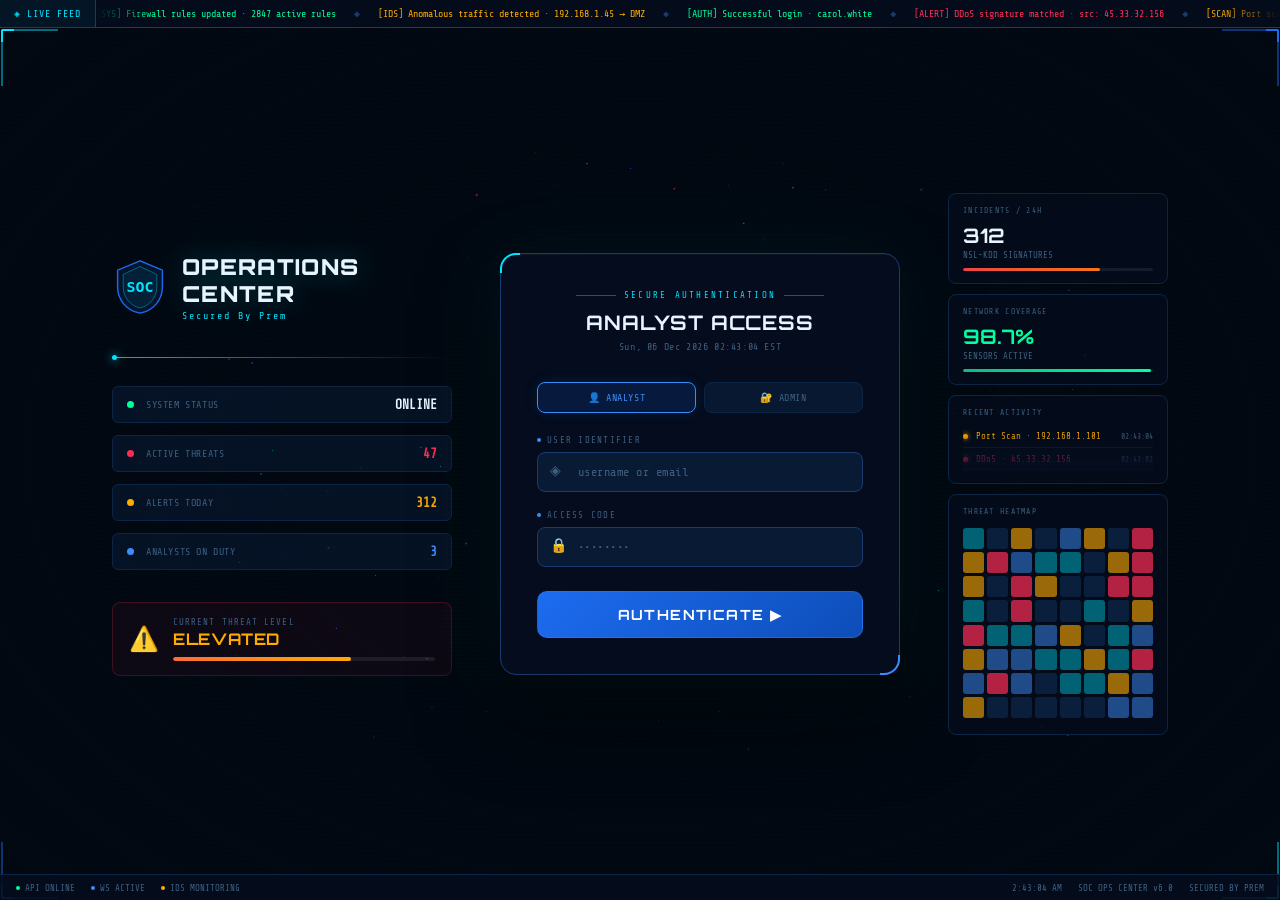
==== index.html @ 41d0e427 "Add files via upload" ====
<!DOCTYPE html>
<html lang="en">
<head>
<meta charset="UTF-8"/>
<meta name="viewport" content="width=device-width,initial-scale=1"/>
<meta http-equiv="Cache-Control" content="no-cache, no-store, must-revalidate"/>
<meta http-equiv="Pragma" content="no-cache"/>
<meta http-equiv="Expires" content="0"/>
<title>SOC Operations Center · Secured By Prem</title>
<style>
/* style.css — SOC Operations Center v6 · Professional Palette */
@import url('https://fonts.googleapis.com/css2?family=IBM+Plex+Mono:wght@400;600&family=Inter:wght@400;500;600;700&display=swap');

:root{
  --bg:  #080e1a;   /* deep navy */
  --s1:  #0c1425;   /* surface 1 */
  --s2:  #101c30;   /* surface 2 */
  --s3:  #162236;   /* surface 3 */
  --s4:  #1c2a40;   /* surface 4 */
  --b1:  rgba(30,55,90,.5);  /* border 1 */
  --b2:  rgba(30,55,90,.35); /* border 2 */
  --t1:  #e2e8f0;
  --t2:  #cfcfcf;
  --t3:  #cfcfcf;
  --blue:  #3b82f6;
  --blue2: #60a5fa;
  --green: #10b981;
  --warn:  #f59e0b;
  --red:   #ef4444;
  --purple:#8b5cf6;
  --teal:  #06b6d4;
  --orange:#f97316;
  --mono:  'IBM Plex Mono', monospace;
  --sans:  'Inter', system-ui, sans-serif;
  --rad:   10px;
  --shadow:0 2px 20px rgba(0,0,0,.45);
}

*{box-sizing:border-box;margin:0;padding:0}
html,body{height:100%;background:var(--bg);color:var(--t1);font-family:var(--sans);font-size:13px;line-height:1.5;overflow:hidden}
::-webkit-scrollbar{width:5px;height:5px}
::-webkit-scrollbar-track{background:var(--s1)}
::-webkit-scrollbar-thumb{background:var(--s3);border-radius:3px}
::-webkit-scrollbar-thumb:hover{background:var(--s4)}

/* ── Layout ── */
#app{display:flex;flex-direction:column;height:100vh}
.topbar{display:flex;align-items:center;gap:11px;padding:0 18px;height:52px;background:var(--s1);border-bottom:1px solid var(--b1);flex-shrink:0;z-index:10}
.topbar-logo{display:flex;align-items:center;gap:9px;font-family:var(--mono);font-size:11px;color:var(--t2)}
.topbar-logo .lg-icon{font-size:20px}
.topbar-logo .lg-name{font-weight:600;color:var(--t1);letter-spacing:.04em;font-size:12px}
.topbar-logo .lg-ver{font-size:9px;color:var(--t3);letter-spacing:.08em}
.topbar-spacer{flex:1}
.topbar-actions{display:flex;align-items:center;gap:7px}

.nav{display:flex;gap:1px;overflow-x:auto;background:var(--s1);border-bottom:1px solid var(--b1);flex-shrink:0;padding:0 14px}
.ntab{padding:11px 16px;font-size:11px;font-weight:600;letter-spacing:.05em;cursor:pointer;border-bottom:2px solid transparent;color:var(--t3);text-transform:uppercase;transition:all .18s;white-space:nowrap;user-select:none;background:none;border-top:none;border-left:none;border-right:none}
.ntab:hover{color:var(--t2);background:rgba(59,130,246,.05)}
.ntab.active{color:var(--blue2);border-bottom-color:var(--blue)}

.main{flex:1;overflow:auto;background:var(--bg)}
.view{padding:18px;animation:fadein .18s ease}
@keyframes fadein{from{opacity:0;transform:translateY(5px)}to{opacity:1;transform:none}}
.hidden{display:none!important}

/* ── Stat Cards ── */
.stats-row{display:flex;gap:10px;flex-wrap:wrap;margin-bottom:16px}
.sc{flex:1;min-width:120px;background:var(--s2);border:1px solid var(--b2);border-radius:var(--rad);padding:14px 15px;cursor:default;transition:all .18s}
.sc:hover{background:var(--s3);transform:translateY(-1px)}
.sc-lbl{font-size:9px;font-weight:600;letter-spacing:.1em;color:var(--t3);text-transform:uppercase;font-family:var(--mono);margin-bottom:5px}
.sc-val{font-size:24px;font-weight:700;font-family:var(--mono);color:var(--t1);letter-spacing:-.5px}

/* ── Card ── */
.card{background:var(--s2);border:1px solid var(--b2);border-radius:var(--rad);margin-bottom:12px;overflow:hidden;transition:box-shadow .18s}
.card:hover{box-shadow:0 4px 20px rgba(0,0,0,.35)}
.ch{display:flex;align-items:center;justify-content:space-between;padding:12px 16px;border-bottom:1px solid var(--b2)}
.ct{font-size:12px;font-weight:700;letter-spacing:.03em;color:var(--t1)}
.cmeta{font-size:10px;color:var(--t3);font-family:var(--mono)}
.cb{padding:14px 16px}
.sect-title{font-size:10px;font-weight:700;letter-spacing:.1em;text-transform:uppercase;color:var(--t3);font-family:var(--mono)}

/* ── Buttons ── */
.btn{padding:7px 14px;border-radius:7px;font-size:11px;font-weight:600;cursor:pointer;border:none;transition:all .16s;font-family:var(--sans);letter-spacing:.03em;white-space:nowrap}
.bp{background:var(--blue);color:#fff}
.bp:hover{background:#2563eb;transform:translateY(-1px)}
.bs{background:var(--s3);color:var(--t2);border:1px solid var(--b1)}
.bs:hover{background:var(--s4);color:var(--t1)}
.bd{background:rgba(239,68,68,.12);color:var(--red);border:1px solid rgba(239,68,68,.2)}
.bd:hover{background:rgba(239,68,68,.22)}
.bg{background:rgba(16,185,129,.12);color:var(--green);border:1px solid rgba(16,185,129,.2)}
.bg:hover{background:rgba(16,185,129,.22)}
.bsm{padding:4px 10px;font-size:10px}

/* ── Input/Select ── */
.inp{width:100%;background:var(--s3);border:1px solid var(--b1);border-radius:6px;padding:7px 10px;color:var(--t1);font-size:12px;font-family:var(--sans);outline:none;transition:border-color .15s;resize:vertical}
.inp:focus{border-color:rgba(59,130,246,.5);box-shadow:0 0 0 2px rgba(59,130,246,.12)}
.sel{width:100%;background:var(--s3);border:1px solid var(--b1);border-radius:6px;padding:7px 10px;color:var(--t1);font-size:12px;font-family:var(--sans);outline:none;cursor:pointer}
.frow{margin-bottom:11px}
.frow2{display:grid;grid-template-columns:1fr 1fr;gap:11px}
.fl{display:block;font-size:10px;font-weight:600;color:var(--t3);letter-spacing:.08em;text-transform:uppercase;margin-bottom:4px;font-family:var(--mono)}

/* ── Table ── */
.tw{overflow-x:auto}
.tbl{width:100%;border-collapse:collapse;font-size:11px}
.tbl thead tr{background:var(--s3)}
.tbl th{padding:9px 12px;text-align:left;font-size:9px;font-weight:700;letter-spacing:.1em;color:var(--t3);text-transform:uppercase;font-family:var(--mono);border-bottom:1px solid var(--b1);white-space:nowrap}
.tbl td{padding:9px 12px;border-bottom:1px solid rgba(30,55,90,.2);vertical-align:middle;color:var(--t2)}
.tbl tr:last-child td{border-bottom:none}
.tbl tbody tr:hover{background:rgba(59,130,246,.04);cursor:pointer}

/* ── Alerts tab ── */
.alert-toolbar{display:flex;gap:9px;flex-wrap:wrap;margin-bottom:13px;align-items:center}
.alert-toolbar .inp{max-width:200px;padding:7px 11px}
.alert-toolbar .sel{max-width:145px}
.rc{display:flex;align-items:center;gap:6px}
.rn{font-family:var(--mono);font-size:12px;font-weight:700;min-width:28px}
.rt{flex:1;width:50px;height:4px;background:var(--s3);border-radius:999px;overflow:hidden}
.rf{height:100%;border-radius:999px;transition:width .3s}

/* Severity pills */
.pill{display:inline-block;padding:2px 8px;border-radius:4px;font-size:9px;font-weight:700;letter-spacing:.05em;font-family:var(--mono)}
.p-new{background:rgba(59,130,246,.15);color:var(--blue2)}
.p-investigating{background:rgba(245,158,11,.15);color:var(--warn)}
.p-resolved{background:rgba(16,185,129,.15);color:var(--green)}
.p-false_positive{background:rgba(71,85,105,.3);color:var(--t3)}
.p-escalated{background:rgba(239,68,68,.15);color:var(--red)}
.pri{display:inline-block;padding:2px 6px;border-radius:3px;font-size:8px;font-weight:700;font-family:var(--mono);letter-spacing:.07em}
.pri-imm{background:rgba(239,68,68,.18);color:var(--red)}
.pri-hig{background:rgba(249,115,22,.18);color:var(--orange)}
.pri-nor{background:rgba(59,130,246,.14);color:var(--blue2)}
.pri-low{background:rgba(100,116,139,.18);color:var(--t2)}
.empty{text-align:center;padding:40px;color:var(--t3);font-size:12px}
.eico{font-size:32px;margin-bottom:10px}
#alertCnt{font-size:10px;font-family:var(--mono);color:var(--t3);margin-left:auto}

/* ── Demo bar ── */
.demo-bar{background:linear-gradient(90deg,rgba(245,158,11,.12),rgba(245,158,11,.06));border-bottom:1px solid rgba(245,158,11,.25);padding:6px 18px;font-size:10px;color:var(--warn);font-family:var(--mono);display:flex;align-items:center;gap:8px;flex-shrink:0}

/* ── Grid helpers ── */
.g2{display:grid;grid-template-columns:1fr 1fr;gap:12px}
.g3{display:grid;grid-template-columns:1fr 1fr 1fr;gap:10px}

/* ── Live feed ── */
#liveIndicator{position:relative;background:var(--s3);border:1px solid var(--b1);border-radius:7px;padding:5px 11px;font-size:10px;cursor:pointer;display:flex;align-items:center;gap:7px;transition:background .15s}
#liveIndicator:hover{background:var(--s4)}
#liveHeaderDot{width:7px;height:7px;border-radius:50%;background:#ef4444;flex-shrink:0;transition:background .3s}
#liveFeedPanel{position:fixed;right:14px;top:60px;width:340px;max-height:460px;background:var(--s1);border:1px solid var(--b1);border-radius:var(--rad);box-shadow:var(--shadow);z-index:200;display:flex;flex-direction:column}
#liveFeedPanel .pnl-hdr{padding:12px 14px;border-bottom:1px solid var(--b2);display:flex;align-items:center;justify-content:space-between}
#liveFeedPanel .pnl-title{font-size:11px;font-weight:700;display:flex;align-items:center;gap:7px}
#liveFeedStatusDot{width:7px;height:7px;border-radius:50%;background:#ef4444;flex-shrink:0}
#liveFeedList{overflow-y:auto;flex:1;padding:8px}
.lf-item{padding:9px 10px;border-radius:6px;margin-bottom:5px;cursor:pointer;transition:background .12s;border:1px solid transparent}
.lf-item:hover{background:var(--s3)}
.lf-new{background:rgba(59,130,246,.05);border-color:rgba(59,130,246,.18)}
.lf-top{display:flex;align-items:center;justify-content:space-between;margin-bottom:3px}
.lf-type{font-size:11px;font-weight:600;text-transform:capitalize;display:flex;align-items:center;gap:6px}
.lf-badge{background:var(--blue);color:#fff;font-size:8px;padding:1px 6px;border-radius:3px;font-family:var(--mono)}
.lf-sev{font-size:9px;padding:1px 6px;border-radius:3px;font-weight:700;font-family:var(--mono)}
.lf-meta{font-size:9px;color:var(--t3);font-family:var(--mono)}

/* ── Notifications ── */
.notif-wrap{position:relative}
#notifBtn{position:relative;background:var(--s3);border:1px solid var(--b1);border-radius:7px;padding:5px 11px;font-size:10px;cursor:pointer;transition:background .15s}
#notifBtn:hover{background:var(--s4)}
#nbadge{position:absolute;top:-4px;right:-4px;width:8px;height:8px;background:var(--red);border-radius:50%;border:2px solid var(--bg)}
#notifPanel{position:fixed;right:14px;top:60px;width:300px;max-height:380px;background:var(--s1);border:1px solid var(--b1);border-radius:var(--rad);box-shadow:var(--shadow);z-index:200;overflow:hidden;display:flex;flex-direction:column}
.pnl-hdr{padding:11px 14px;border-bottom:1px solid var(--b2);display:flex;align-items:center;justify-content:space-between;font-size:11px;font-weight:700}
.xbtn{background:none;border:none;color:var(--t3);cursor:pointer;font-size:14px;padding:2px 6px;border-radius:4px}
.xbtn:hover{background:var(--s3);color:var(--t1)}
#notifList{overflow-y:auto;flex:1;padding:8px}
.npi{padding:8px 10px;border-radius:5px;margin-bottom:4px;font-size:11px;border-bottom:1px solid var(--b2)}
.npm{color:var(--t2);line-height:1.4}
.npt{font-size:9px;color:var(--t3);font-family:var(--mono);margin-top:2px}

/* ── Modal ── */
.mo{position:fixed;inset:0;background:rgba(0,0,0,.72);z-index:500;display:flex;align-items:center;justify-content:center;padding:20px;backdrop-filter:blur(4px)}
.mbox{background:var(--s1);border:1px solid var(--b1);border-radius:12px;box-shadow:0 20px 60px rgba(0,0,0,.6);display:flex;flex-direction:column;max-height:88vh;min-width:360px;animation:modalIn .18s ease}
.mbox.sm{width:min(480px,100%)}
.mbox.lg{width:min(820px,100%)}
@keyframes modalIn{from{opacity:0;transform:translateY(10px) scale(.97)}to{opacity:1;transform:none}}
.mh{display:flex;align-items:center;justify-content:space-between;padding:14px 18px;border-bottom:1px solid var(--b2);flex-shrink:0}
.mt{font-size:13px;font-weight:700}
.mbody{overflow-y:auto;padding:18px;flex:1}
.mft{padding:12px 18px;border-top:1px solid var(--b2);display:flex;gap:9px;justify-content:flex-end;flex-shrink:0;background:var(--s2)}

/* ── Analytics ── */
#anaKpi{display:flex;gap:9px;flex-wrap:wrap;margin-bottom:14px}
#anaKpi .sc{min-width:110px}
#anaGrid1,#anaGrid2{display:grid;grid-template-columns:1fr 1fr;gap:12px;margin-bottom:12px}
.acard{background:var(--s2);border:1px solid var(--b2);border-radius:var(--rad);overflow:hidden;transition:all .18s}
.acard:hover{box-shadow:0 4px 16px rgba(0,0,0,.3);transform:translateY(-1px)}
.ach{display:flex;align-items:center;justify-content:space-between;padding:11px 14px;border-bottom:1px solid var(--b2)}
.act{font-size:11px;font-weight:700;color:var(--t1)}
.eh{font-size:9px;color:var(--t3);letter-spacing:.05em;font-family:var(--mono)}
.acb{padding:14px}
.dl-item{display:flex;align-items:center;gap:7px}
.brow:hover{background:rgba(59,130,246,.06)}
.slrow{display:flex;align-items:center;gap:9px;padding:5px 0;border-bottom:1px solid rgba(30,55,90,.2);cursor:pointer;transition:background .12s}
.slrow:hover{background:rgba(59,130,246,.05);border-radius:4px;padding-left:4px}
.slrow:last-child{border-bottom:none}
.sev-grid{display:grid;grid-template-columns:repeat(5,1fr);gap:9px}
.sevc{background:var(--s3);border-radius:8px;padding:12px;text-align:center}
.sevv{font-size:22px;font-weight:700;font-family:var(--mono)}
.sevl{font-size:9px;color:var(--t3);text-transform:uppercase;letter-spacing:.08em;font-family:var(--mono);margin-top:2px}

/* ── Team ── */
#teamKpi{display:flex;gap:9px;flex-wrap:wrap;margin-bottom:14px}
.team-section-header{display:flex;align-items:center;justify-content:space-between;margin-bottom:10px}
.team-section-title{font-size:11px;font-weight:700;letter-spacing:.08em;text-transform:uppercase;color:var(--t3);font-family:var(--mono)}
.team-grid{display:grid;grid-template-columns:repeat(auto-fill,minmax(168px,1fr));gap:12px;margin-bottom:18px}
.mcard{background:var(--s2);border:1px solid var(--b2);border-radius:var(--rad);padding:16px;text-align:center;position:relative;cursor:pointer;transition:all .18s}
.mcard:hover{border-color:rgba(59,130,246,.3);transform:translateY(-2px);box-shadow:0 6px 20px rgba(0,0,0,.3)}
.mact{position:absolute;top:9px;right:9px;display:flex;gap:4px;opacity:0;transition:opacity .15s}
.mcard:hover .mact{opacity:1}
.mabt{background:none;border:none;cursor:pointer;font-size:13px;padding:3px;border-radius:4px;transition:background .12s}
.mabt:hover{background:var(--s4)}
.mav{width:46px;height:46px;border-radius:12px;margin:0 auto 10px;display:flex;align-items:center;justify-content:center;font-size:18px;font-weight:700;color:#fff}
.av-a{background:linear-gradient(135deg,#3b82f6,#2563eb)}
.av-b{background:linear-gradient(135deg,#10b981,#059669)}
.av-c{background:linear-gradient(135deg,#f59e0b,#d97706)}
.av-d{background:linear-gradient(135deg,#8b5cf6,#7c3aed)}
.av-e{background:linear-gradient(135deg,#ef4444,#dc2626)}
.av-f{background:linear-gradient(135deg,#06b6d4,#0891b2)}
.av-g{background:linear-gradient(135deg,#f97316,#ea580c)}
.av-h{background:linear-gradient(135deg,#84cc16,#65a30d)}
.mname{font-weight:700;font-size:13px;margin-bottom:2px}
.mrole{font-size:9px;color:var(--t3);font-family:var(--mono);letter-spacing:.04em;margin-bottom:12px}
.mstats{display:grid;grid-template-columns:1fr 1fr 1fr;gap:6px}
.mstat{background:var(--s3);border-radius:6px;padding:6px 4px;text-align:center}
.msv{font-size:16px;font-weight:700;font-family:var(--mono)}
.msl{font-size:8px;color:var(--t3);text-transform:uppercase;letter-spacing:.06em;font-family:var(--mono);margin-top:1px}
.group-grid{display:grid;grid-template-columns:repeat(auto-fill,minmax(200px,1fr));gap:12px;margin-bottom:18px}
.gcard{background:var(--s2);border:1px solid var(--b2);border-radius:var(--rad);padding:15px;cursor:pointer;transition:all .18s}
.gcard:hover{border-color:rgba(59,130,246,.3);transform:translateY(-2px)}
.gicon{width:38px;height:38px;border-radius:9px;display:flex;align-items:center;justify-content:center;font-size:18px;margin-bottom:9px}
.gname{font-weight:700;font-size:13px;margin-bottom:3px}
.gsub{font-size:10px;font-family:var(--mono);letter-spacing:.04em}
.chip{display:inline-block;background:var(--s3);border-radius:4px;padding:2px 7px;font-size:9px;color:var(--t2);margin:2px}

/* ── Playbook ── */
.pb-header{margin-bottom:12px}
.pb-step{display:flex;align-items:center;gap:10px;padding:9px 12px;border-radius:7px;margin-bottom:5px;border:1px solid var(--b2);background:var(--s2);transition:all .2s}
.pb-step.run{background:rgba(245,158,11,.07);border-color:rgba(245,158,11,.3)}
.pb-step.done{background:rgba(16,185,129,.07);border-color:rgba(16,185,129,.2)}
.pb-ico{font-size:14px;flex-shrink:0}
.pb-desc{flex:1;font-size:12px;color:var(--t2)}
.pb-dur{font-size:9px;font-family:var(--mono);color:var(--t3)}
.pb-prog-bar{height:6px;background:var(--s3);border-radius:999px;margin:12px 0 5px;overflow:hidden}
.pb-prog-fill{height:100%;background:linear-gradient(90deg,var(--blue),var(--teal));border-radius:999px;transition:width .4s ease}
.pb-prog-meta{display:flex;justify-content:space-between;font-size:9px;color:var(--t3);font-family:var(--mono);margin-bottom:12px}
.pb-actions{display:flex;gap:9px;flex-wrap:wrap;margin-top:14px}
.pb-report-pre{background:var(--s3);border:1px solid var(--b1);border-radius:7px;padding:12px;font-family:var(--mono);font-size:10px;color:var(--t2);white-space:pre-wrap;overflow-y:auto;max-height:240px;line-height:1.6}
.pb-saved-msg{background:rgba(16,185,129,.1);border:1px solid rgba(16,185,129,.2);border-radius:7px;padding:10px 14px;font-size:11px;color:var(--green);margin-top:10px;font-weight:600}

/* ── Attack Map ── */
.am-wrap{display:grid;grid-template-columns:1fr 260px;gap:14px;height:100%}
.am-main{display:flex;flex-direction:column;gap:12px}
.am-stats{display:grid;grid-template-columns:repeat(4,1fr);gap:10px}
.am-stat{background:var(--s2);border:1px solid var(--b2);border-radius:8px;padding:11px}
.am-stat-v{font-size:20px;font-weight:700;font-family:var(--mono);color:var(--t1)}
.am-stat-l{font-size:9px;color:var(--t3);text-transform:uppercase;letter-spacing:.08em;font-family:var(--mono);margin-top:2px}
.am-map-card{background:var(--s2);border:1px solid var(--b2);border-radius:var(--rad);overflow:hidden;flex:1}
.am-filter-row{display:flex;gap:6px;flex-wrap:wrap;padding:9px 12px;border-bottom:1px solid var(--b2);background:var(--s3)}
.am-filter-btn{padding:4px 11px;border-radius:5px;font-size:10px;font-weight:600;cursor:pointer;border:1px solid var(--b1);background:var(--s2);color:var(--t3);transition:all .14s;font-family:var(--mono)}
.am-filter-btn:hover,.am-filter-btn.active{background:var(--blue);color:#fff;border-color:var(--blue)}
.am-sidebar{display:flex;flex-direction:column;gap:12px}
.am-sidebar .card{flex:1;overflow:hidden}
.am-country-row{display:flex;align-items:center;gap:7px;padding:7px 8px;border-radius:7px;cursor:pointer;transition:background .12s;border-bottom:1px solid var(--b2)}
.am-country-row:hover{background:var(--s3)}
.am-country-row:last-child{border-bottom:none}
.am-rank{font-size:10px;font-family:var(--mono);font-weight:700;color:var(--t3);min-width:22px}
.am-flag{font-size:16px;flex-shrink:0}
.am-cinfo{display:flex;flex-direction:column;flex:1;min-width:0}
.am-cname{font-size:11px;font-weight:600;overflow:hidden;text-overflow:ellipsis;white-space:nowrap}
.am-ctype{font-size:9px;color:var(--t3);font-family:var(--mono);overflow:hidden;text-overflow:ellipsis;white-space:nowrap}
.am-country-bar{flex:1;height:4px;background:var(--s3);border-radius:999px;overflow:hidden;min-width:0;max-width:70px}
.am-cbar-fill{height:100%;border-radius:999px;transition:width .4s}
.am-count{font-size:11px;font-weight:700;font-family:var(--mono);min-width:28px;text-align:right}
#attackMapTooltip{position:fixed;background:var(--s1);border:1px solid var(--b1);border-radius:8px;padding:11px 13px;font-size:11px;z-index:300;max-width:200px;box-shadow:var(--shadow);line-height:1.6;pointer-events:none}

/* ── Shift Report ── */
.rpt-hdr{background:linear-gradient(125deg,var(--s2),var(--s1));border:1px solid var(--b1);border-radius:var(--rad);overflow:hidden;margin-bottom:14px;position:relative}
.rpt-stripe{position:absolute;top:0;left:0;right:0;height:3px;background:linear-gradient(90deg,var(--blue),var(--teal),var(--purple))}
.rpt-hdr-body{display:flex;align-items:center;justify-content:space-between;padding:18px 22px}
.rpt-risk-badge{text-align:center;background:var(--s3);border:1px solid var(--b2);border-radius:9px;padding:12px 20px}
.rfind{background:var(--s2);border:1px solid var(--b2);border-radius:8px;padding:14px 15px;margin-bottom:8px;transition:background .15s}
.rfind:hover{background:var(--s3)}
.rsev{display:inline-block;padding:2px 9px;border-radius:4px;font-size:9px;font-weight:700;letter-spacing:.08em;font-family:var(--mono);margin-bottom:5px}
.rs-crit{background:rgba(239,68,68,.15);color:var(--red)}
.rs-high{background:rgba(245,158,11,.15);color:var(--warn)}
.rs-med{background:rgba(59,130,246,.15);color:var(--blue2)}
.rs-low{background:rgba(100,116,139,.18);color:var(--t2)}

/* ── Threat Intel ── */
#intelKpi{display:flex;gap:9px;flex-wrap:wrap;margin-bottom:14px}
#intelGrid{display:grid;grid-template-columns:repeat(auto-fill,minmax(290px,1fr));gap:12px}
.ic{background:var(--s2);border:1px solid var(--b2);border-radius:var(--rad);overflow:hidden;transition:all .18s}
.ic:hover{box-shadow:0 4px 20px rgba(0,0,0,.35);transform:translateY(-1px)}
.ich{display:flex;align-items:center;justify-content:space-between;padding:11px 14px;border-bottom:1px solid var(--b2)}
.ict{font-size:11px;font-weight:700;color:var(--t1)}
.icb{padding:12px 14px}
.irow{display:flex;align-items:center;gap:8px;padding:6px 7px;border-radius:6px;cursor:pointer;transition:background .12s;margin-bottom:3px}
.irow:hover{background:var(--s3)}
.irank{width:20px;height:20px;border-radius:5px;display:flex;align-items:center;justify-content:center;font-size:9px;font-weight:700;font-family:var(--mono);flex-shrink:0}
.ilbl{flex:1;font-size:11px;color:var(--t2);overflow:hidden;text-overflow:ellipsis;white-space:nowrap;min-width:0}
.ibar{flex:1;height:4px;background:var(--s3);border-radius:999px;overflow:hidden;max-width:80px}
.ibarf{height:100%;border-radius:999px;transition:width .5s ease}
.ival{font-size:10px;font-weight:700;font-family:var(--mono);min-width:24px;text-align:r
/* ── Pagination ── */
#alertPager{padding:0 2px;}
#alertPager button:hover:not([disabled]){background:var(--s3)!important;color:var(--t1)!important;border-color:var(--blue)!important;}
.pager-num:hover{opacity:.85;}
</style>
</head>
<body>
<div id="app">

<div id="demoBar" class="demo-bar hidden">
  ⚠ Demo Mode · Backend unreachable · NSL-KDD simulated data ·
  <a href="#" style="color:var(--blue2);text-decoration:none" onclick="loadData();return false;">Retry Connection</a>
</div>

<div class="topbar">
  <div class="topbar-logo">
    <div class="lg-icon">🛡️</div>
    <div>
      <div class="lg-name">SOC OPERATIONS CENTER</div>
      <div class="lg-ver">Secured By Prem · v1.0</div>
    </div>
  </div>
  <div class="topbar-spacer"></div>
  <div class="topbar-actions">
    <button id="simulateBtn" class="btn bs">⚡ Simulate</button>
    <button id="liveIndicator" class="btn bs"><span id="liveHeaderDot"></span> Live Feed</button>
    <div class="notif-wrap">
      <button id="notifBtn" class="btn bs">🔔 Alerts<span id="nbadge" class="hidden"></span></button>
      <div id="notifPanel" class="hidden">
        <div class="pnl-hdr"><span>Notifications</span><button class="xbtn" id="notifClose">✕</button></div>
        <div id="notifList" style="overflow-y:auto;flex:1;padding:8px"></div>
      </div>
    </div>
  </div>
</div>

<div id="liveFeedPanel" class="hidden">
  <div class="pnl-hdr">
    <div class="pnl-title"><span id="liveFeedStatusDot"></span> Live Threat Feed</div>
    <div style="display:flex;align-items:center;gap:9px">
      <span id="liveFeedStatusText" style="font-size:9px;color:var(--t3);font-family:var(--mono)"></span>
      <span style="font-size:9px;color:var(--t3);font-family:var(--mono)">Today: <b id="liveFeedTotalToday">0</b></span>
      <button class="xbtn" id="liveFeedClose">✕</button>
    </div>
  </div>
  <div id="liveFeedList"></div>
</div>

<nav class="nav">
  <button class="ntab active" data-v="alerts">⚡ Alerts</button>
  <button class="ntab" data-v="analytics">📊 Analytics</button>
  <button class="ntab" data-v="team">👥 Team</button>
  <button class="ntab" data-v="attack-map">🗺️ Attack Map</button>
  <button class="ntab" data-v="shift-report">📋 Shift Report</button>
  <button class="ntab" data-v="threat-intel">🔍 Threat Intel</button>
</nav>

<div class="main">

<!-- ALERTS -->
<div class="view" id="v-alerts">
  <div class="stats-row">
    <div class="sc"><div class="sc-lbl">📥 Total Processed</div><div class="sc-val" id="s-tot">—</div></div>
    <div class="sc"><div class="sc-lbl">🔍 Investigating</div><div class="sc-val" id="s-inv" style="color:var(--warn)">—</div></div>
    <div class="sc"><div class="sc-lbl">✅ Resolved</div><div class="sc-val" id="s-res" style="color:var(--green)">—</div></div>
    <div class="sc"><div class="sc-lbl">🚫 False Positives</div><div class="sc-val" id="s-fp" style="color:var(--t3)">—</div></div>
    <div class="sc"><div class="sc-lbl">⚡ Escalated</div><div class="sc-val" id="s-esc" style="color:var(--red)">—</div></div>
    <div class="sc"><div class="sc-lbl">⏱ Time Saved</div><div class="sc-val" id="s-time" style="color:var(--teal)">—</div></div>
    <div class="sc"><div class="sc-lbl">🎯 Model Acc.</div><div class="sc-val" id="s-acc" style="color:var(--purple)">—</div></div>
    <div class="sc"><div class="sc-lbl">⚠️ Avg Risk</div><div class="sc-val" id="s-risk" style="color:var(--orange)">—</div></div>
  </div>
  <div class="card">
    <div class="ch">
      <div class="ct">🚨 Alert Queue <span id="alertCnt" style="font-size:10px;font-weight:400;color:var(--t3);margin-left:8px"></span></div>
      <div style="display:flex;gap:8px">
        <button id="refreshBtn" class="btn bs">🔄 Refresh</button>
        <button id="exportBtn" class="btn bs">⬇ CSV</button>
      </div>
    </div>
    <div class="cb" style="padding-bottom:4px">
      <div class="alert-toolbar">
        <input class="inp" id="searchInp" placeholder="🔍 Search alerts, IPs, assets…" style="max-width:240px"/>
        <select class="sel" id="statusSel" style="max-width:150px">
          <option value="all">All Status</option>
          <option value="new">New</option>
          <option value="investigating">Investigating</option>
          <option value="resolved">Resolved</option>
          <option value="false_positive">False Positive</option>
          <option value="escalated">Escalated</option>
        </select>
        <select class="sel" id="priSel" style="max-width:140px">
          <option value="all">All Priority</option>
          <option value="immediate">Immediate</option>
          <option value="high">High</option>
          <option value="normal">Normal</option>
          <option value="low">Low</option>
        </select>
        <select class="sel" id="dateSel" style="max-width:130px">
          <option value="all">All Time</option>
          <option value="24h">Last 24h</option>
          <option value="7d">Last 7 days</option>
          <option value="30d">Last 30 days</option>
        </select>
      </div>
    </div>
    <div class="tw">
      <table class="tbl">
        <thead><tr>
          <th style="width:26px"><input type="checkbox" style="accent-color:var(--blue)"/></th>
          <th>Status</th><th>Alert / Signature</th><th>Asset</th>
          <th>Priority</th><th>Risk</th><th>Assigned To</th><th>Age</th><th>Action</th>
        </tr></thead>
        <tbody id="alertsBody"></tbody>
      </table>
      <div id="alertsEmpty" class="empty hidden"><div class="eico">🔍</div>No alerts match your filters</div>
      <div id="alertPager"></div>
    </div>
  </div>
</div>

<!-- ANALYTICS -->
<div class="view hidden" id="v-analytics">
  <div style="display:flex;align-items:center;margin-bottom:12px">
    <div style="font-size:16px;font-weight:700">📊 Threat Analytics</div>
    <span style="font-size:11px;color:var(--t3);font-weight:400;margin-left:8px">NSL-KDD</span>
  </div>
  <div id="anaKpi"></div>
  <div id="anaGrid1"></div>
  <div id="anaGrid2"></div>
  <div id="anaWide"></div>
</div>

<!-- TEAM -->
<div class="view hidden" id="v-team">
  <div id="teamKpi"></div>
  <div class="team-section-header">
    <div class="team-section-title">👤 Team Members</div>
    <button id="addMemberBtn" class="btn bp">+ Add Member</button>
  </div>
  <div class="team-grid" id="teamCards"></div>
  <div class="team-section-header" style="margin-top:8px">
    <div class="team-section-title">🏷️ Groups</div>
    <button id="addGroupBtn" class="btn bs">+ New Group</button>
  </div>
  <div class="group-grid" id="groupCards"></div>
  <div class="card">
    <div class="ch">
      <div class="ct">📈 Workload Distribution</div>
      <button id="addGroupBtn2" class="btn bs" style="font-size:10px">+ New Group</button>
    </div>
    <div class="tw">
      <table class="tbl">
        <thead><tr><th>Analyst</th><th>Role</th><th>Shift</th><th>Active</th><th>Resolved</th><th>Escalated</th><th>Capacity</th><th>Avg Risk</th></tr></thead>
        <tbody id="teamWL"></tbody>
      </table>
    </div>
  </div>
</div>

<!-- ATTACK MAP -->
<div class="view hidden" id="v-attack-map">

  <div style="display:grid;grid-template-columns:repeat(6,1fr);gap:10px;margin-bottom:14px">
    <div class="am-stat"><div class="am-stat-v" id="mapStatCountries">—</div><div class="am-stat-l">🌏 Source Countries</div></div>
    <div class="am-stat"><div class="am-stat-v" id="mapStatIPs">—</div><div class="am-stat-l">🌐 Unique IPs</div></div>
    <div class="am-stat"><div class="am-stat-v" id="mapStatTop" style="font-size:13px">—</div><div class="am-stat-l">🔴 Top Source</div></div>
    <div class="am-stat"><div class="am-stat-v" id="mapStatAttacks">—</div><div class="am-stat-l">⚡ Total Mapped</div></div>
    <div class="am-stat"><div class="am-stat-v" id="mapStatCrit" style="color:#ef4444">—</div><div class="am-stat-l">🚨 Critical Nations</div></div>
    <div class="am-stat"><div class="am-stat-v" id="mapStatRisk">—</div><div class="am-stat-l">📊 Avg Risk Score</div></div>
  </div>

  <div class="am-wrap" style="grid-template-columns:1fr 270px;align-items:start">
    <div class="am-map-card card" style="margin-bottom:0;position:relative;overflow:visible">
      <div class="am-filter-row" style="flex-wrap:wrap;gap:5px">
        <button class="am-filter-btn active" onclick="setMapFilter('all',this)">All</button>
        <button class="am-filter-btn" onclick="setMapFilter('dos_attack',this)">DoS</button>
        <button class="am-filter-btn" onclick="setMapFilter('brute_force',this)">Brute Force</button>
        <button class="am-filter-btn" onclick="setMapFilter('web_attack',this)">Web Attack</button>
        <button class="am-filter-btn" onclick="setMapFilter('sql_injection',this)">SQL Injection</button>
        <button class="am-filter-btn" onclick="setMapFilter('port_scan',this)">Port Scan</button>
        <button class="am-filter-btn" onclick="setMapFilter('malware_detection',this)">Malware</button>
        <button class="am-filter-btn" onclick="setMapFilter('data_exfiltration',this)">Exfil</button>
      </div>
      <div id="globeCanvas" style="width:100%;height:520px;background:#030810;position:relative;overflow:hidden"></div>
      <div style="position:absolute;bottom:14px;left:14px;display:flex;flex-direction:column;gap:7px;z-index:10">
        <div style="background:rgba(4,8,20,.88);border:1px solid rgba(59,130,246,.25);border-radius:9px;padding:8px 10px;backdrop-filter:blur(6px)">
          <div style="font-size:9px;color:#475569;letter-spacing:.08em;text-transform:uppercase;margin-bottom:5px;font-family:monospace">Map Style</div>
          <div style="display:flex;gap:5px">
            <button id="gt-cyber"  class="gb-theme active" onclick="setGlobeTheme('cyber')"  title="Cyber Blue">🔵</button>
            <button id="gt-atlas"  class="gb-theme"        onclick="setGlobeTheme('atlas')"  title="Atlas Green">🟢</button>
            <button id="gt-neon"   class="gb-theme"        onclick="setGlobeTheme('neon')"   title="Neon Purple">🟣</button>
            <button id="gt-heat"   class="gb-theme"        onclick="setGlobeTheme('heat')"   title="Heat Red">🔴</button>
          </div>
        </div>
        <div style="background:rgba(4,8,20,.88);border:1px solid rgba(59,130,246,.25);border-radius:9px;padding:8px 10px;backdrop-filter:blur(6px)">
          <div style="font-size:9px;color:#475569;letter-spacing:.08em;text-transform:uppercase;margin-bottom:5px;font-family:monospace">Controls</div>
          <div style="display:flex;gap:5px;align-items:center">
            <button id="rotBtn" class="gb-ctrl-btn" title="Toggle rotation" onclick="_g.autoRot=!_g.autoRot;updateRotBtn()">⏸</button>
            <button class="gb-ctrl-btn" title="Zoom in"  onclick="_g.zoom=Math.max(_g.minZ,_g.zoom-.3);updZoom()">+</button>
            <button class="gb-ctrl-btn" title="Zoom out" onclick="_g.zoom=Math.min(_g.maxZ,_g.zoom+.3);updZoom()">−</button>
            <button class="gb-ctrl-btn" title="Reset"    onclick="_g.trx=0;_g.try_=0;_g.zoom=2.6;_g.autoRot=true;updZoom();updateRotBtn()">⌂</button>
            <span style="font-size:9px;color:#475569;font-family:monospace">Zoom:<b id="zoomPct" style="color:#94a3b8;margin-left:3px">62%</b></span>
          </div>
        </div>
        <div style="background:rgba(4,8,20,.88);border:1px solid rgba(59,130,246,.25);border-radius:9px;padding:8px 10px;backdrop-filter:blur(6px)">
          <div style="font-size:9px;color:#475569;letter-spacing:.08em;text-transform:uppercase;margin-bottom:5px;font-family:monospace">Threat Level</div>
          <div style="display:flex;flex-direction:column;gap:3px">
            <div style="display:flex;align-items:center;gap:5px"><div style="width:8px;height:8px;border-radius:50%;background:#ef4444"></div><span style="font-size:9px;color:#94a3b8;font-family:monospace">Critical (&gt;75%)</span></div>
            <div style="display:flex;align-items:center;gap:5px"><div style="width:8px;height:8px;border-radius:50%;background:#f97316"></div><span style="font-size:9px;color:#94a3b8;font-family:monospace">High (&gt;45%)</span></div>
            <div style="display:flex;align-items:center;gap:5px"><div style="width:8px;height:8px;border-radius:50%;background:#f59e0b"></div><span style="font-size:9px;color:#94a3b8;font-family:monospace">Medium (&gt;20%)</span></div>
            <div style="display:flex;align-items:center;gap:5px"><div style="width:8px;height:8px;border-radius:50%;background:#10b981"></div><span style="font-size:9px;color:#94a3b8;font-family:monospace">Low</span></div>
            <div style="display:flex;align-items:center;gap:5px"><div style="width:8px;height:8px;border-radius:50%;background:#10b981;box-shadow:0 0 5px #10b981"></div><span style="font-size:9px;color:#10b981;font-family:monospace">Target Network</span></div>
          </div>
        </div>
      </div>
      <div style="position:absolute;top:52px;right:12px;font-size:9px;color:rgba(100,116,139,.65);font-family:monospace;z-index:10;text-align:right;line-height:1.8;background:rgba(3,8,16,.65);padding:5px 8px;border-radius:6px;backdrop-filter:blur(4px)">
        Drag to rotate · Scroll to zoom<br>Double-click to reset
      </div>
    </div>
    <div class="am-sidebar">
      <div class="card" style="margin-bottom:0;flex:1">
        <div class="ch">
          <div class="ct">🔴 Attack Sources</div>
          <div id="attackMapFilterInfo" class="hidden" style="font-size:10px;color:var(--t3)">
            <b id="attackMapFilterCountry"></b>
            <button id="attackMapClearFilter" class="btn bs" style="padding:2px 8px;font-size:9px;margin-left:5px">✕ Clear</button>
          </div>
        </div>
        <div style="padding:6px 8px;max-height:580px;overflow-y:auto"><div id="topCountriesList"></div></div>
      </div>
    </div>
  </div>
  <div id="globeTip" class="hidden" style="background:var(--s1);border:1px solid var(--b1);border-radius:10px;padding:13px 15px;font-size:11px;max-width:230px;box-shadow:0 8px 32px rgba(0,0,0,.6);pointer-events:none;line-height:1.5"></div>
</div>



<!-- SHIFT REPORT -->
<div class="view hidden" id="v-shift-report">
  <div style="display:flex;align-items:center;justify-content:space-between;margin-bottom:14px">
    <div style="font-size:16px;font-weight:700">📋 Shift Handover Report</div>
    <div style="display:flex;gap:9px">
      <button id="genReportBtn" class="btn bp">🔄 Regenerate</button>
      <button id="exportPdfBtn" class="btn bs">📄 Export PDF</button>
    </div>
  </div>
  <div id="shiftContent">
    <div class="card"><div class="cb">
      <div class="empty"><div class="eico">📋</div>Click Regenerate to build the shift report</div>
    </div></div>
  </div>
</div>

<!-- THREAT INTEL -->
<div class="view hidden" id="v-threat-intel">
  <div style="display:flex;align-items:center;justify-content:space-between;margin-bottom:12px">
    <div style="font-size:16px;font-weight:700">🔍 Threat Intelligence</div>
    <div style="display:flex;align-items:center;gap:10px">
      <span id="intelTs" style="font-size:10px;color:var(--t3);font-family:var(--mono)"></span>
      <button id="refreshIntelBtn" class="btn bs">🔄 Refresh Intel</button>
    </div>
  </div>
  <div id="intelKpi"></div>
  <div id="intelGrid">
    <div class="card"><div class="cb"><div class="empty"><div class="eico">🔍</div>Loading threat intelligence…</div></div></div>
  </div>
</div>

</div><!-- /main -->
</div><!-- /app -->
<div id="modalMount"></div>

<script>
// ===== CONFIG =====
(function(){
  var host=(window.location.hostname===''||window.location.hostname==='localhost')?'localhost':window.location.hostname;
  window.API_BASE_URL='http://'+host+':8000';
  window.WS_URL='ws://'+host+':8000/ws';
})();
var SEVERITY_COLORS={critical:'#ef4444',high:'#f97316',medium:'#f59e0b',low:'#10b981',info:'#3b82f6'};
var STATUS_COLORS={new:'#3b82f6',investigating:'#f59e0b',resolved:'#10b981',false_positive:'#64748b',escalated:'#ef4444'};
var PRIORITY_COLORS={immediate:'#ef4444',high:'#f97316',normal:'#3b82f6',low:'#64748b'};
var PALETTE=['#3b82f6','#10b981','#f59e0b','#ef4444','#8b5cf6','#f97316','#06b6d4','#ec4899','#84cc16','#a78bfa'];
</script>

<script>
// ===== AUTH MODULE =====
// All helpers prefixed with _a to avoid any global name conflicts
var DEFAULT_AUTH_USERS=[
  {id:"admin",username:"admin",password:"admin",name:"Administrator",role:"Admin",shift:"24/7",color:"av-e",email:"admin@soc.io",isAdmin:true,active:true},
  {id:"m1",username:"alice.chen",password:"soc123",name:"Alice Chen",role:"Senior Analyst",shift:"Day",color:"av-a",email:"alice@soc.io",isAdmin:false,active:true},
  {id:"m2",username:"bob.martinez",password:"soc123",name:"Bob Martinez",role:"Threat Hunter",shift:"Day",color:"av-d",email:"bob@soc.io",isAdmin:false,active:true},
  {id:"m3",username:"carol.white",password:"soc123",name:"Carol White",role:"IR Specialist",shift:"Night",color:"av-b",email:"carol@soc.io",isAdmin:false,active:true},
  {id:"m4",username:"david.kim",password:"soc123",name:"David Kim",role:"Tier 2 Analyst",shift:"Day",color:"av-c",email:"david@soc.io",isAdmin:false,active:true},
  {id:"m5",username:"eve.johnson",password:"soc123",name:"Eve Johnson",role:"Junior Analyst",shift:"Night",color:"av-e",email:"eve@soc.io",isAdmin:false,active:true}
];
var ALL_ROLES=["Admin","Senior Analyst","Threat Hunter","IR Specialist","Tier 2 Analyst","Junior Analyst","SOC Manager","Forensic Analyst","Malware Analyst"];
var ALL_SHIFTS=["Day","Night","Weekend","24/7"];
var AV_GRAD={"av-a":"linear-gradient(135deg,#3b82f6,#2563eb)","av-b":"linear-gradient(135deg,#10b981,#059669)","av-c":"linear-gradient(135deg,#f59e0b,#d97706)","av-d":"linear-gradient(135deg,#8b5cf6,#7c3aed)","av-e":"linear-gradient(135deg,#ef4444,#dc2626)","av-f":"linear-gradient(135deg,#06b6d4,#0891b2)","av-g":"linear-gradient(135deg,#f97316,#ea580c)","av-h":"linear-gradient(135deg,#84cc16,#65a30d)"};
var SOC_SESSION=null;

// ── Prefixed helpers (no global name conflicts) ─────────────────────────────
function _aEl(t){return document.createElement(t);}
function _aCss(e,s){if(e&&e.style)e.style.cssText=s;}
function _aTxt(e,t){if(e)e.textContent=t;}

// ── User store ───────────────────────────────────────────────────────────────
function _loadUsers(){
  try{var r=localStorage.getItem("soc_users");if(r){var u=JSON.parse(r);if(Array.isArray(u)&&u.length)return u;}}catch(e){}
  var c=DEFAULT_AUTH_USERS.map(function(u){return Object.assign({},u);});
  localStorage.setItem("soc_users",JSON.stringify(c));return c;
}
function _saveUsers(u){localStorage.setItem("soc_users",JSON.stringify(u));}
function _getUsers(){return _loadUsers();}

// ── Session ──────────────────────────────────────────────────────────────────
function authInit(){
  try{
    var raw=localStorage.getItem("soc_session");
    if(!raw){window.location.href="login.html";return false;}
    var s=JSON.parse(raw);
    if(!s||s.expires<Date.now()){localStorage.removeItem("soc_session");window.location.href="login.html";return false;}
    var u=_getUsers().find(function(x){return x.id===s.id;});
    if(u&&u.active===false){localStorage.removeItem("soc_session");window.location.href="login.html";return false;}
    SOC_SESSION=s;return true;
  }catch(e){window.location.href="login.html";return false;}
}
function authLogout(){
  if(!confirm("Sign out of SOC Operations Center?"))return;
  localStorage.removeItem("soc_session");window.location.href="login.html";
}
function authGetSession(){return SOC_SESSION;}
function authIsAdmin(){return SOC_SESSION&&SOC_SESSION.isAdmin===true;}

// ── Topbar widget ────────────────────────────────────────────────────────────
function authInjectTopbar(){
  if(!SOC_SESSION)return;
  var s=SOC_SESSION;
  var grad=AV_GRAD[s.color]||AV_GRAD["av-a"];
  var ini=s.name?s.name[0].toUpperCase():"?";

  // Inject CSS — use _authStyleEl as variable name (NOT css, NOT el)
  if(!document.getElementById("auth-css")){
    var _authStyleEl=_aEl("style");
    _authStyleEl.id="auth-css";
    _authStyleEl.textContent=
      "@keyframes amIn{from{opacity:0;transform:translateY(-8px)}to{opacity:1;transform:translateY(0)}}"+
      "@keyframes asIn{from{opacity:0;transform:translateX(14px)}to{opacity:1;transform:translateX(0)}}"+
      ".ami:hover{background:rgba(29,108,240,.15)!important;color:#60a5fa!important}"+
      ".ami.dng:hover{background:rgba(255,45,85,.1)!important;color:#ff8099!important}"+
      ".umrow:hover{background:rgba(29,108,240,.08)!important}";
    document.head.appendChild(_authStyleEl);
  }

  // ── Wrapper ──
  var _w=_aEl("div");_w.id="authWidget";_aCss(_w,"position:relative;display:flex;align-items:center");

  // ── Button ──
  var _btn=_aEl("button");_btn.id="authBtn";
  _aCss(_btn,"display:flex;align-items:center;gap:8px;background:rgba(13,37,69,.5);border:1px solid #1a3a6e;border-radius:8px;padding:5px 10px 5px 6px;cursor:pointer;font-family:monospace;font-size:10px;color:#e8f4ff;transition:all .15s;outline:none");

  var _av=_aEl("div");_av.id="authAvatar";
  _aCss(_av,"width:28px;height:28px;border-radius:7px;background:"+grad+";display:flex;align-items:center;justify-content:center;font-weight:700;font-size:12px;color:#fff;flex-shrink:0");
  _aTxt(_av,ini);

  var _nb=_aEl("div");_aCss(_nb,"line-height:1.3;text-align:left");
  var _nd=_aEl("div");_nd.id="authName";_aCss(_nd,"font-weight:600;color:#e8f4ff;font-size:11px;letter-spacing:.04em");_aTxt(_nd,s.name);
  var _rd=_aEl("div");_rd.id="authRole";_aCss(_rd,"font-size:9px;color:#3d6080;letter-spacing:.06em");_aTxt(_rd,s.isAdmin?"🔐 ADMIN":s.role.toUpperCase());
  _nb.appendChild(_nd);_nb.appendChild(_rd);
  var _ar=_aEl("span");_aCss(_ar,"font-size:8px;color:#3d6080;margin-left:3px");_aTxt(_ar,"▾");
  _btn.appendChild(_av);_btn.appendChild(_nb);_btn.appendChild(_ar);

  // ── Dropdown ──
  var _mn=_aEl("div");_mn.id="authMenu";
  _aCss(_mn,"display:none;position:absolute;top:calc(100% + 8px);right:0;background:#050e1f;border:1px solid #1a3a6e;border-radius:10px;min-width:260px;padding:6px;box-shadow:0 8px 40px rgba(0,0,0,.7);z-index:9999");

  // Profile header
  var _ph=_aEl("div");_aCss(_ph,"display:flex;align-items:center;gap:10px;padding:12px;background:rgba(13,37,69,.4);border-radius:8px;margin-bottom:6px");
  var _ba=_aEl("div");_ba.id="authMenuAv";_aCss(_ba,"width:42px;height:42px;border-radius:10px;background:"+grad+";display:flex;align-items:center;justify-content:center;font-weight:700;font-size:18px;color:#fff;flex-shrink:0");_aTxt(_ba,ini);
  var _ib=_aEl("div");
  var _in1=_aEl("div");_aCss(_in1,"font-weight:700;color:#e8f4ff;font-size:13px");_aTxt(_in1,s.name);
  var _in2=_aEl("div");_aCss(_in2,"font-size:10px;color:#8ab4d4;font-family:monospace;margin-top:1px");_aTxt(_in2,s.email);
  var _in3=_aEl("span");
  _aCss(_in3,"display:inline-block;margin-top:5px;font-size:9px;font-family:monospace;letter-spacing:.08em;padding:2px 7px;border-radius:4px;"+(s.isAdmin?"background:rgba(255,45,85,.15);color:#ff2d55;border:1px solid rgba(255,45,85,.3)":"background:rgba(59,142,248,.12);color:#60a5fa;border:1px solid rgba(59,142,248,.25)"));
  _aTxt(_in3,s.isAdmin?"🔐 ADMIN":s.role);
  _ib.appendChild(_in1);_ib.appendChild(_in2);_ib.appendChild(_in3);
  _ph.appendChild(_ba);_ph.appendChild(_ib);_mn.appendChild(_ph);

  // Session grid
  var _sg=_aEl("div");_aCss(_sg,"display:grid;grid-template-columns:1fr 1fr;gap:5px;padding:2px 4px 10px");
  [["Shift",s.shift],["Status","Active"],["Login",new Date(s.loginTime).toLocaleTimeString()],["Expires",new Date(s.expires).toLocaleTimeString()]].forEach(function(it){
    var _b=_aEl("div");_aCss(_b,"background:rgba(5,14,31,.8);border:1px solid rgba(13,37,69,.9);border-radius:6px;padding:6px 8px");
    var _l=_aEl("div");_aCss(_l,"font-size:9px;color:#3d6080;font-family:monospace;letter-spacing:.08em;margin-bottom:1px");_aTxt(_l,it[0]);
    var _v=_aEl("div");_aCss(_v,"font-size:11px;color:#8ab4d4;font-family:monospace");_aTxt(_v,it[1]);
    _b.appendChild(_l);_b.appendChild(_v);_sg.appendChild(_b);
  });
  _mn.appendChild(_sg);

  function _mDiv(){var _d=_aEl("div");_aCss(_d,"height:1px;background:rgba(13,37,69,.9);margin:3px 0");return _d;}
  function _mLbl(t){var _d=_aEl("div");_aCss(_d,"font-size:8px;color:#3d6080;font-family:monospace;letter-spacing:.14em;padding:5px 12px 2px");_aTxt(_d,t);return _d;}
  function _mItem(_menu,icon,label,fn,danger){
    var _a=_aEl("a");_a.href="javascript:void(0)";_a.className="ami"+(danger?" dng":"");
    _aCss(_a,"display:flex;align-items:center;gap:10px;padding:9px 12px;border-radius:7px;font-size:11px;color:"+(danger?"#ff8099":"#8ab4d4")+";text-decoration:none;transition:all .12s;cursor:pointer");
    var _ic=_aEl("span");_aCss(_ic,"font-size:13px");_aTxt(_ic,icon);
    var _tx=_aEl("span");_aTxt(_tx,label);
    _a.appendChild(_ic);_a.appendChild(_tx);
    _a.addEventListener("click",function(){_menu.style.display="none";fn();});
    return _a;
  }

  _mn.appendChild(_mDiv());
  _mn.appendChild(_mLbl("ACCOUNT"));
  _mn.appendChild(_mItem(_mn,"👤","View Profile",authShowProfile,false));
  _mn.appendChild(_mItem(_mn,"🔑","Change Password",authChangePassword,false));
  if(s.isAdmin){
    _mn.appendChild(_mDiv());
    _mn.appendChild(_mLbl("ADMINISTRATION"));
    _mn.appendChild(_mItem(_mn,"⚙️","Admin Panel",authShowAdminPanel,false));
    _mn.appendChild(_mItem(_mn,"👥","User Management",authShowUserManagement,false));
  }
  _mn.appendChild(_mDiv());
  _mn.appendChild(_mItem(_mn,"🚪","Sign Out",authLogout,true));

  _w.appendChild(_btn);_w.appendChild(_mn);

  _btn.addEventListener("click",function(e){
    e.stopPropagation();
    var open=_mn.style.display!=="none";
    _mn.style.display=open?"none":"block";
    if(!open)_mn.style.animation="amIn .15s ease-out both";
  });
  document.addEventListener("click",function(){_mn.style.display="none";});
  _mn.addEventListener("click",function(e){e.stopPropagation();});
  _btn.addEventListener("mouseenter",function(){_btn.style.background="rgba(29,108,240,.15)";_btn.style.borderColor="#3b8ef8";});
  _btn.addEventListener("mouseleave",function(){_btn.style.background="rgba(13,37,69,.5)";_btn.style.borderColor="#1a3a6e";});

  var _ta=document.querySelector(".topbar-actions");
  if(_ta)_ta.insertBefore(_w,_ta.firstChild);
}

// ── Profile modal ─────────────────────────────────────────────────────────────
function authShowProfile(){
  var s=SOC_SESSION;if(!s||typeof showModal!=="function")return;
  var grad=AV_GRAD[s.color]||AV_GRAD["av-a"];
  var dur=Math.round((Date.now()-new Date(s.loginTime).getTime())/60000);
  var _body=_aEl("div");

  var _hdr=_aEl("div");_aCss(_hdr,"text-align:center;padding:8px 0 18px");
  var _avEl=_aEl("div");_aCss(_avEl,"width:72px;height:72px;border-radius:18px;background:"+grad+";display:flex;align-items:center;justify-content:center;font-size:30px;font-weight:700;color:#fff;margin:0 auto 12px;box-shadow:0 0 30px rgba(59,130,246,.3)");_aTxt(_avEl,s.name[0]);
  var _nm=_aEl("div");_aCss(_nm,"font-size:18px;font-weight:700;color:var(--t1)");_aTxt(_nm,s.name);
  var _em=_aEl("div");_aCss(_em,"font-size:11px;color:var(--t3);font-family:var(--mono);margin-top:3px");_aTxt(_em,s.email);
  var _rb=_aEl("span");
  _aCss(_rb,"font-size:10px;font-family:var(--mono);letter-spacing:.1em;padding:3px 10px;border-radius:5px;margin-top:10px;display:inline-block;"+(s.isAdmin?"background:rgba(255,45,85,.12);color:#ef4444;border:1px solid rgba(255,45,85,.3)":"background:rgba(59,130,246,.1);color:#60a5fa;border:1px solid rgba(59,130,246,.2)"));
  _aTxt(_rb,s.isAdmin?"🔐 ADMIN":s.role);
  _hdr.appendChild(_avEl);_hdr.appendChild(_nm);_hdr.appendChild(_em);_hdr.appendChild(_rb);_body.appendChild(_hdr);

  var _grid=_aEl("div");_grid.className="g3";_aCss(_grid,"gap:8px;margin-bottom:16px");
  [["Shift",s.shift,"#f59e0b"],["Online",dur+"m","#10b981"],["Access",s.isAdmin?"FULL":"ANALYST",s.isAdmin?"#ef4444":"#3b82f6"]].forEach(function(it){
    var _box=_aEl("div");_aCss(_box,"background:rgba(13,37,69,.4);border:1px solid rgba(29,69,107,.5);border-radius:8px;padding:12px;text-align:center");
    var _val=_aEl("div");_aCss(_val,"font-size:16px;font-weight:700;font-family:var(--mono);color:"+it[2]);_aTxt(_val,it[1]);
    var _lbl=_aEl("div");_aCss(_lbl,"font-size:9px;color:var(--t3);text-transform:uppercase;letter-spacing:.08em;margin-top:3px;font-family:var(--mono)");_aTxt(_lbl,it[0]);
    _box.appendChild(_val);_box.appendChild(_lbl);_grid.appendChild(_box);
  });
  _body.appendChild(_grid);

  var _ses=_aEl("div");_aCss(_ses,"background:rgba(13,37,69,.4);border:1px solid rgba(29,69,107,.6);border-radius:8px;padding:12px");
  var _sh=_aEl("div");_aCss(_sh,"font-size:9px;color:var(--t3);font-family:var(--mono);letter-spacing:.1em;margin-bottom:8px");_aTxt(_sh,"SESSION");_ses.appendChild(_sh);
  [["Username",s.username],["User ID",s.id],["Login",new Date(s.loginTime).toLocaleString()],["Expires",new Date(s.expires).toLocaleString()]].forEach(function(it){
    var _row=_aEl("div");_aCss(_row,"display:flex;justify-content:space-between;align-items:center;font-size:10px;padding:5px 0;border-bottom:1px solid rgba(13,37,69,.6)");
    var _k=_aEl("span");_aCss(_k,"color:var(--t3);font-family:var(--mono)");_aTxt(_k,it[0]);
    var _v=_aEl("span");_aCss(_v,"color:var(--t2);font-family:var(--mono)");_aTxt(_v,it[1]);
    _row.appendChild(_k);_row.appendChild(_v);_ses.appendChild(_row);
  });
  _body.appendChild(_ses);
  showModal("sm","👤 Analyst Profile",_body,[{label:"Sign Out",cls:"bs",fn:authLogout},{label:"Close",cls:"bp",fn:closeModal}]);
}

// ── Admin panel ───────────────────────────────────────────────────────────────
function authShowAdminPanel(){
  if(!authIsAdmin()||typeof showModal!=="function")return;
  var users=_getUsers();
  var active=users.filter(function(u){return u.active!==false;}).length;
  var admins=users.filter(function(u){return u.isAdmin;}).length;
  var _body=_aEl("div");

  var _sb=_aEl("div");_aCss(_sb,"display:flex;gap:10px;margin-bottom:16px");
  [["Total",users.length,"#60a5fa"],["Active",active,"#10b981"],["Admins",admins,"#ef4444"],["Analysts",users.length-admins,"#a78bfa"]].forEach(function(it){
    var _b=_aEl("div");_aCss(_b,"flex:1;background:rgba(13,37,69,.4);border:1px solid rgba(29,69,107,.5);border-radius:8px;padding:11px;text-align:center");
    var _v=_aEl("div");_aCss(_v,"font-size:20px;font-weight:700;font-family:var(--mono);color:"+it[2]);_aTxt(_v,String(it[1]));
    var _l=_aEl("div");_aCss(_l,"font-size:9px;color:var(--t3);font-family:var(--mono);text-transform:uppercase;letter-spacing:.08em;margin-top:2px");_aTxt(_l,it[0]);
    _b.appendChild(_v);_b.appendChild(_l);_sb.appendChild(_b);
  });
  _body.appendChild(_sb);

  var _tw=_aEl("div");_tw.className="tw";_aCss(_tw,"margin-bottom:14px");
  var _tbl=_aEl("table");_tbl.className="tbl";
  var _thead=_aEl("thead");var _htr=_aEl("tr");
  ["User","Role","Shift","Access","Action"].forEach(function(h){var _th=_aEl("th");_aTxt(_th,h);_htr.appendChild(_th);});
  _thead.appendChild(_htr);_tbl.appendChild(_thead);
  var _tbody=_aEl("tbody");
  users.forEach(function(u){
    var isMe=u.id===SOC_SESSION.id;
    var grad=AV_GRAD[u.color]||AV_GRAD["av-a"];
    var _tr=_aEl("tr");if(isMe)_aCss(_tr,"background:rgba(59,130,246,.05)");
    var _td1=_aEl("td");
    var _nc=_aEl("div");_aCss(_nc,"display:flex;align-items:center;gap:8px");
    var _avs=_aEl("div");_aCss(_avs,"width:26px;height:26px;border-radius:6px;background:"+grad+";display:flex;align-items:center;justify-content:center;font-size:11px;font-weight:700;color:#fff");_aTxt(_avs,u.name[0]);
    var _nd2=_aEl("div");
    var _n1=_aEl("div");_aCss(_n1,"font-size:11px;font-weight:600;color:var(--t1)");_aTxt(_n1,u.name+(isMe?" (you)":""));
    var _n2=_aEl("div");_aCss(_n2,"font-size:9px;color:var(--t3);font-family:var(--mono)");_aTxt(_n2,"@"+u.username);
    _nd2.appendChild(_n1);_nd2.appendChild(_n2);_nc.appendChild(_avs);_nc.appendChild(_nd2);_td1.appendChild(_nc);_tr.appendChild(_td1);
    var _td2=_aEl("td");_aCss(_td2,"font-size:10px;color:var(--t3)");_aTxt(_td2,u.role);_tr.appendChild(_td2);
    var _td3=_aEl("td");_aCss(_td3,"font-size:10px;color:var(--t3)");_aTxt(_td3,u.shift);_tr.appendChild(_td3);
    var _td4=_aEl("td");
    var _badge=_aEl("span");
    _aCss(_badge,"font-size:9px;font-family:monospace;padding:2px 7px;border-radius:4px;"+(u.active===false?"background:rgba(100,116,139,.1);color:#64748b;border:1px solid rgba(100,116,139,.25)":u.isAdmin?"background:rgba(255,45,85,.12);color:#ef4444;border:1px solid rgba(255,45,85,.3)":"background:rgba(59,142,248,.1);color:#60a5fa;border:1px solid rgba(59,142,248,.25)"));
    _aTxt(_badge,u.active===false?"INACTIVE":u.isAdmin?"🔐 ADMIN":"ANALYST");
    _td4.appendChild(_badge);_tr.appendChild(_td4);
    var _td5=_aEl("td");
    var _editBtn=_aEl("button");_editBtn.className="btn bs";_aCss(_editBtn,"font-size:9px;padding:3px 9px");_aTxt(_editBtn,"✏ Edit");
    (function(uid){_editBtn.addEventListener("click",function(){closeModal();setTimeout(function(){authShowUserManagement(uid);},80);});})(u.id);
    _td5.appendChild(_editBtn);_tr.appendChild(_td5);
    _tbody.appendChild(_tr);
  });
  _tbl.appendChild(_tbody);_tw.appendChild(_tbl);_body.appendChild(_tw);

  var _ft=_aEl("div");_aCss(_ft,"display:flex;align-items:center;justify-content:space-between;padding:10px 12px;background:rgba(13,37,69,.3);border:1px solid rgba(29,69,107,.5);border-radius:8px");
  var _ftt=_aEl("span");_aCss(_ftt,"font-size:10px;color:var(--t3);font-family:var(--mono)");_aTxt(_ftt,"Click ✏ Edit or open full User Management");
  var _umBtn=_aEl("button");_umBtn.className="btn bp";_aCss(_umBtn,"font-size:10px");_aTxt(_umBtn,"👥 User Management →");
  _umBtn.addEventListener("click",function(){closeModal();setTimeout(authShowUserManagement,80);});
  _ft.appendChild(_ftt);_ft.appendChild(_umBtn);_body.appendChild(_ft);

  showModal("lg","⚙️ Admin Panel",_body,[{label:"Sign Out",cls:"bs",fn:authLogout},{label:"Close",cls:"bp",fn:closeModal}]);
}

// ── User Management ───────────────────────────────────────────────────────────
function authShowUserManagement(selectId){
  if(!authIsAdmin()||typeof showModal!=="function")return;
  var activeId=selectId||null;

  function buildUserList(){
    var users=_getUsers();
    var _frag=_aEl("div");
    users.forEach(function(u){
      var sel=u.id===activeId;
      var isMe=u.id===SOC_SESSION.id;
      var grad=AV_GRAD[u.color]||AV_GRAD["av-a"];
      var _row=_aEl("div");_row.className="umrow";_row.dataset.uid=u.id;
      _aCss(_row,"display:flex;align-items:center;gap:9px;padding:8px 10px;border-radius:7px;cursor:pointer;border:1px solid "+(sel?"rgba(59,142,248,.4)":"rgba(13,37,69,.9)")+";background:"+(sel?"rgba(29,108,240,.1)":"rgba(5,14,31,.5)")+";margin-bottom:5px;transition:all .15s");
      var _av2=_aEl("div");_aCss(_av2,"width:30px;height:30px;border-radius:7px;background:"+grad+";display:flex;align-items:center;justify-content:center;font-size:12px;font-weight:700;color:#fff;flex-shrink:0");_aTxt(_av2,u.name[0]);
      var _info=_aEl("div");_aCss(_info,"flex:1;min-width:0");
      var _uname=_aEl("div");_aCss(_uname,"font-size:11px;font-weight:600;color:var(--t1);white-space:nowrap;overflow:hidden;text-overflow:ellipsis");_aTxt(_uname,u.name+(isMe?" (you)":""));
      var _uhndl=_aEl("div");_aCss(_uhndl,"font-size:9px;color:var(--t3);font-family:var(--mono)");_aTxt(_uhndl,"@"+u.username);
      _info.appendChild(_uname);_info.appendChild(_uhndl);
      var _tag=_aEl("span");_aCss(_tag,"font-size:8px;font-family:monospace;padding:2px 6px;border-radius:3px;flex-shrink:0;"+(u.active===false?"background:rgba(100,116,139,.1);color:#64748b":u.isAdmin?"background:rgba(255,45,85,.12);color:#ef4444":"background:rgba(59,142,248,.1);color:#60a5fa"));
      _aTxt(_tag,u.active===false?"OFF":u.isAdmin?"ADM":"USR");
      _row.appendChild(_av2);_row.appendChild(_info);_row.appendChild(_tag);
      _frag.appendChild(_row);
    });
    return _frag;
  }

  function buildEditPane(uid){
    var _pane=_aEl("div");_aCss(_pane,"height:100%");
    if(!uid){
      _aCss(_pane,"display:flex;flex-direction:column;align-items:center;justify-content:center;color:var(--t3);font-family:var(--mono);font-size:12px;gap:12px");
      var _arr=_aEl("div");_aCss(_arr,"font-size:32px");_aTxt(_arr,"👈");
      var _msg=_aEl("div");_aTxt(_msg,"Select a user to edit");
      _pane.appendChild(_arr);_pane.appendChild(_msg);return _pane;
    }
    var users=_getUsers();
    var u=users.find(function(x){return x.id===uid;});
    if(!u){_aTxt(_pane,"User not found");return _pane;}
    var isMe=u.id===SOC_SESSION.id;
    var grad=AV_GRAD[u.color]||AV_GRAD["av-a"];
    _aCss(_pane,"animation:asIn .2s ease-out both");

    var _hd=_aEl("div");_aCss(_hd,"display:flex;align-items:center;gap:12px;padding-bottom:14px;margin-bottom:14px;border-bottom:1px solid rgba(13,37,69,.9)");
    var _hav=_aEl("div");_hav.id="um-av-prev";_aCss(_hav,"width:48px;height:48px;border-radius:12px;background:"+grad+";display:flex;align-items:center;justify-content:center;font-size:20px;font-weight:700;color:#fff");_aTxt(_hav,u.name[0]);
    var _hi=_aEl("div");
    var _hn=_aEl("div");_aCss(_hn,"font-size:14px;font-weight:700;color:var(--t1)");_aTxt(_hn,u.name);
    var _hid=_aEl("div");_aCss(_hid,"font-size:10px;color:var(--t3);font-family:var(--mono)");_aTxt(_hid,"ID: "+u.id+" · @"+u.username);
    _hi.appendChild(_hn);_hi.appendChild(_hid);_hd.appendChild(_hav);_hd.appendChild(_hi);_pane.appendChild(_hd);

    var _form=_aEl("div");_aCss(_form,"display:flex;flex-direction:column;gap:11px");
    var _r1=_aEl("div");_aCss(_r1,"display:grid;grid-template-columns:1fr 1fr;gap:9px");
    _r1.appendChild(_umFld("Full Name","um-name",u.name,"text","Full name"));
    _r1.appendChild(_umFld("Username","um-uname",u.username,"text","username"));
    _form.appendChild(_r1);
    _form.appendChild(_umFld("Email","um-email",u.email,"email","user@soc.io"));

    var _r2=_aEl("div");_aCss(_r2,"display:grid;grid-template-columns:1fr 1fr 1fr;gap:9px");
    _r2.appendChild(_umSel("Role","um-role",ALL_ROLES,u.role,null));
    _r2.appendChild(_umSel("Shift","um-shift",ALL_SHIFTS,u.shift,null));
    _r2.appendChild(_umSel("Avatar","um-color",Object.keys(AV_GRAD),u.color,function(val){
      var _hav2=document.getElementById("um-av-prev");if(_hav2)_hav2.style.background=AV_GRAD[val]||AV_GRAD["av-a"];
    }));
    _form.appendChild(_r2);

    var _r3=_aEl("div");_aCss(_r3,"display:grid;grid-template-columns:1fr 1fr;gap:9px");
    _r3.appendChild(_umFld("New Password","um-pass","","password","leave blank to keep"));
    _r3.appendChild(_umFld("Confirm Pass","um-pass2","","password","confirm new password"));
    _form.appendChild(_r3);

    var _ac=_aEl("div");_aCss(_ac,"background:rgba(13,37,69,.35);border:1px solid rgba(29,69,107,.6);border-radius:8px;padding:12px 14px");
    var _ach=_aEl("div");_aCss(_ach,"font-size:9px;color:var(--t3);font-family:var(--mono);letter-spacing:.12em;margin-bottom:4px");_aTxt(_ach,"ACCESS CONTROLS");_ac.appendChild(_ach);
    _ac.appendChild(_umToggle("um-admin","Admin Privileges","Full access: user management, all settings",u.isAdmin===true,isMe&&u.isAdmin===true));
    _ac.appendChild(_umToggle("um-active","Account Active","Allow this user to log in to the platform",u.active!==false,isMe));
    _form.appendChild(_ac);

    var _btns=_aEl("div");_aCss(_btns,"display:flex;gap:8px;justify-content:flex-end;padding-top:2px");
    if(uid!=="admin"&&!isMe){
      var _delBtn=_aEl("button");_delBtn.className="btn bs";_aCss(_delBtn,"color:#ef4444;border-color:rgba(255,45,85,.3);font-size:10px");_aTxt(_delBtn,"🗑 Delete");
      (function(id){_delBtn.addEventListener("click",function(){authDeleteUser(id);});})(uid);
      _btns.appendChild(_delBtn);
    }
    var _canBtn=_aEl("button");_canBtn.className="btn bs";_aCss(_canBtn,"font-size:10px");_aTxt(_canBtn,"Cancel");
    _canBtn.addEventListener("click",function(){authShowUserManagement();});
    var _savBtn=_aEl("button");_savBtn.className="btn bp";_aCss(_savBtn,"font-size:10px");_aTxt(_savBtn,"💾 Save Changes");
    (function(id){_savBtn.addEventListener("click",function(){authSaveUser(id);});})(uid);
    _btns.appendChild(_canBtn);_btns.appendChild(_savBtn);_form.appendChild(_btns);
    _pane.appendChild(_form);
    return _pane;
  }

  var _wrap=_aEl("div");_aCss(_wrap,"display:flex;gap:14px;height:430px");
  var _left=_aEl("div");_aCss(_left,"width:198px;flex-shrink:0;display:flex;flex-direction:column");
  var _lhdr=_aEl("div");_aCss(_lhdr,"font-size:8px;color:#3d6080;font-family:monospace;letter-spacing:.14em;padding:3px 2px 6px");_aTxt(_lhdr,"TEAM MEMBERS");
  var _llist=_aEl("div");_llist.id="um-list";_aCss(_llist,"flex:1;overflow-y:auto;padding-right:3px");
  _llist.appendChild(buildUserList());
  var _addBtn=_aEl("button");_addBtn.className="btn bp";_aCss(_addBtn,"margin-top:8px;font-size:10px;width:100%");_aTxt(_addBtn,"+ Add New User");
  _addBtn.addEventListener("click",authAddNewUser);
  _left.appendChild(_lhdr);_left.appendChild(_llist);_left.appendChild(_addBtn);
  var _divider=_aEl("div");_aCss(_divider,"width:1px;background:rgba(13,37,69,.9);flex-shrink:0");
  var _right=_aEl("div");_right.id="um-edit";_aCss(_right,"flex:1;overflow-y:auto;padding-left:4px");
  _right.appendChild(buildEditPane(activeId));
  _wrap.appendChild(_left);_wrap.appendChild(_divider);_wrap.appendChild(_right);

  showModal("lg","👥 User Management — Access Controls",_wrap,[{label:"Sign Out",cls:"bs",fn:authLogout},{label:"Close",cls:"bp",fn:closeModal}]);

  setTimeout(function(){
    function bindRows(){
      document.querySelectorAll(".umrow").forEach(function(row){
        row.addEventListener("click",function(){
          activeId=row.dataset.uid;
          var _edit=document.getElementById("um-edit");
          if(_edit){while(_edit.firstChild)_edit.removeChild(_edit.firstChild);_edit.appendChild(buildEditPane(activeId));}
          document.querySelectorAll(".umrow").forEach(function(r){
            var sel=r.dataset.uid===activeId;
            r.style.borderColor=sel?"rgba(59,142,248,.4)":"rgba(13,37,69,.9)";
            r.style.background=sel?"rgba(29,108,240,.1)":"rgba(5,14,31,.5)";
          });
        });
      });
    }
    bindRows();
    window._umRefresh=function(){
      var _lst=document.getElementById("um-list");
      if(_lst){while(_lst.firstChild)_lst.removeChild(_lst.firstChild);_lst.appendChild(buildUserList());}
      bindRows();
    };
  },60);
}

// ── Form helpers (all prefixed) ───────────────────────────────────────────────
function _umFld(label,id,val,type,ph){
  var _wrap=_aEl("div");
  var _lbl=_aEl("label");_lbl.className="fl";
  _aCss(_lbl,"font-size:9px;color:var(--t3);font-family:var(--mono);letter-spacing:.1em;display:block;margin-bottom:5px");
  _aTxt(_lbl,label.toUpperCase());
  var _inp=_aEl("input");_inp.className="inp";_inp.id=id;_inp.type=type;_inp.value=val;_inp.placeholder=ph;
  _wrap.appendChild(_lbl);_wrap.appendChild(_inp);return _wrap;
}
function _umSel(label,id,opts,sel,onChange){
  var _wrap=_aEl("div");
  var _lbl=_aEl("label");_lbl.className="fl";
  _aCss(_lbl,"font-size:9px;color:var(--t3);font-family:var(--mono);letter-spacing:.1em;display:block;margin-bottom:5px");
  _aTxt(_lbl,label.toUpperCase());
  var _s=_aEl("select");_s.className="sel";_s.id=id;
  opts.forEach(function(o){var _op=_aEl("option");_op.value=o;_aTxt(_op,o);if(o===sel)_op.selected=true;_s.appendChild(_op);});
  if(onChange)_s.addEventListener("change",function(){onChange(_s.value);});
  _wrap.appendChild(_lbl);_wrap.appendChild(_s);return _wrap;
}
function _umToggle(id,label,desc,checked,disabled){
  var _wrap=_aEl("div");_aCss(_wrap,"display:flex;align-items:flex-start;justify-content:space-between;gap:12px;padding:10px 0;border-bottom:1px solid rgba(13,37,69,.8)");
  var _txt=_aEl("div");
  var _tl=_aEl("div");_aCss(_tl,"font-size:11px;color:var(--t1);font-weight:600");_aTxt(_tl,label);
  var _td=_aEl("div");_aCss(_td,"font-size:9px;color:var(--t3);margin-top:2px");_aTxt(_td,desc+(disabled?" · cannot modify own account":""));
  _txt.appendChild(_tl);_txt.appendChild(_td);
  var _tog=_aEl("span");_tog.id=id;
  _aCss(_tog,"margin-top:2px;width:38px;height:20px;border-radius:10px;display:inline-flex;align-items:center;position:relative;flex-shrink:0;cursor:"+(disabled?"not-allowed":"pointer")+";transition:background .2s;background:"+(checked?"#10b981":"rgba(13,37,69,.9)")+";border:1px solid rgba(255,255,255,.08)");
  var _knob=_aEl("span");_aCss(_knob,"position:absolute;width:14px;height:14px;border-radius:50%;background:#fff;top:2px;left:2px;transition:transform .2s;transform:"+(checked?"translateX(18px)":"translateX(0)"));
  _tog.appendChild(_knob);
  if(!disabled){
    _tog.addEventListener("click",function(){
      var on=_tog.style.background==="rgb(16, 185, 129)";
      _tog.style.background=on?"rgba(13,37,69,.9)":"#10b981";
      _knob.style.transform=on?"translateX(0)":"translateX(18px)";
    });
  }
  _wrap.appendChild(_txt);_wrap.appendChild(_tog);return _wrap;
}

// ── Save user ─────────────────────────────────────────────────────────────────
function authSaveUser(uid){
  var users=_getUsers();
  var idx=users.findIndex(function(u){return u.id===uid;});
  if(idx===-1){alert("User not found");return;}
  var u=users[idx],isMe=uid===SOC_SESSION.id;
  var _g=function(id){return (document.getElementById(id)||{value:""}).value;};
  var nm=_g("um-name").trim(),un=_g("um-uname").trim().toLowerCase(),em=_g("um-email").trim();
  var ro=_g("um-role"),sh=_g("um-shift"),co=_g("um-color");
  var pw=_g("um-pass"),pw2=_g("um-pass2");
  if(!nm||!un||!em){alert("Name, username and email required");return;}
  if(pw&&pw!==pw2){alert("Passwords do not match");return;}
  if(pw&&pw.length<4){alert("Password too short (min 4)");return;}
  if(users.find(function(x){return x.username===un&&x.id!==uid;})){alert("Username already taken");return;}
  var _admEl=document.getElementById("um-admin"),_actEl=document.getElementById("um-active");
  var newAdm=_admEl?_admEl.style.background==="rgb(16, 185, 129)":u.isAdmin;
  var newAct=_actEl?_actEl.style.background==="rgb(16, 185, 129)":(u.active!==false);
  if(isMe&&u.isAdmin&&!newAdm){alert("Cannot remove own admin privileges");return;}
  if(isMe&&!newAct){alert("Cannot deactivate own account");return;}
  users[idx]=Object.assign({},u,{name:nm,username:un,email:em,role:ro,shift:sh,color:co,isAdmin:newAdm,active:newAct,password:pw?pw:u.password});
  _saveUsers(users);
  if(isMe){
    SOC_SESSION=Object.assign({},SOC_SESSION,{name:nm,email:em,role:ro,shift:sh,color:co,isAdmin:newAdm});
    localStorage.setItem("soc_session",JSON.stringify(SOC_SESSION));
    var _g2=AV_GRAD[co]||AV_GRAD["av-a"];
    ["authAvatar","authMenuAv"].forEach(function(id){var _e=document.getElementById(id);if(_e){_e.style.background=_g2;_aTxt(_e,nm[0]);}});
    var _ne=document.getElementById("authName");if(_ne)_aTxt(_ne,nm);
    var _re=document.getElementById("authRole");if(_re)_aTxt(_re,newAdm?"🔐 ADMIN":ro.toUpperCase());
  }
  if(typeof addNotification==="function")addNotification("✅ '"+nm+"' updated");
  if(typeof window._umRefresh==="function")window._umRefresh();
  var _ep=document.getElementById("um-edit");
  if(_ep){
    var _flash=_aEl("div");
    _aCss(_flash,"padding:16px;font-family:var(--mono);font-size:12px;color:#10b981;text-align:center;animation:asIn .3s ease-out both");
    _aTxt(_flash,"✅ Changes saved! Select user to continue editing.");
    while(_ep.firstChild)_ep.removeChild(_ep.firstChild);
    _ep.appendChild(_flash);
  }
}

// ── Delete user ───────────────────────────────────────────────────────────────
function authDeleteUser(uid){
  if(uid==="admin"){alert("Cannot delete administrator");return;}
  if(uid===SOC_SESSION.id){alert("Cannot delete own account");return;}
  var users=_getUsers();
  var u=users.find(function(x){return x.id===uid;});
  if(!u||!confirm("Delete '"+u.name+"'? Cannot be undone."))return;
  _saveUsers(users.filter(function(x){return x.id!==uid;}));
  if(typeof addNotification==="function")addNotification("🗑 '"+u.name+"' deleted");
  closeModal();setTimeout(authShowUserManagement,80);
}

// ── Add new user ──────────────────────────────────────────────────────────────
function authAddNewUser(){
  if(typeof showModal!=="function")return;
  var _body=_aEl("div");_aCss(_body,"display:flex;flex-direction:column;gap:12px;padding:4px 0");
  var _r1=_aEl("div");_aCss(_r1,"display:grid;grid-template-columns:1fr 1fr;gap:10px");
  _r1.appendChild(_umFld("Full Name","nu-name","","text","Jane Smith"));
  _r1.appendChild(_umFld("Username","nu-uname","","text","jane.smith"));
  _body.appendChild(_r1);
  _body.appendChild(_umFld("Email","nu-email","","email","jane@soc.io"));
  var _r2=_aEl("div");_aCss(_r2,"display:grid;grid-template-columns:1fr 1fr;gap:10px");
  _r2.appendChild(_umFld("Password","nu-pass","","password","min 4 chars"));
  _r2.appendChild(_umFld("Confirm","nu-pass2","","password","confirm"));
  _body.appendChild(_r2);
  var _r3=_aEl("div");_aCss(_r3,"display:grid;grid-template-columns:1fr 1fr;gap:10px");
  _r3.appendChild(_umSel("Role","nu-role",ALL_ROLES,ALL_ROLES[0],null));
  _r3.appendChild(_umSel("Shift","nu-shift",ALL_SHIFTS,ALL_SHIFTS[0],null));
  _body.appendChild(_r3);
  _body.appendChild(_umToggle("nu-admin","Admin Privileges","Full system access and user management",false,false));
  showModal("sm","➕ Add New User",_body,[{label:"Create User",cls:"bp",fn:function(){
    var nm=document.getElementById("nu-name").value.trim();
    var un=document.getElementById("nu-uname").value.trim().toLowerCase();
    var em=document.getElementById("nu-email").value.trim();
    var pw=document.getElementById("nu-pass").value;
    var pw2=document.getElementById("nu-pass2").value;
    var ro=document.getElementById("nu-role").value;
    var sh=document.getElementById("nu-shift").value;
    var _adminTog=document.getElementById("nu-admin");
    var adm=_adminTog?_adminTog.style.background==="rgb(16, 185, 129)":false;
    if(!nm||!un||!em||!pw){alert("All fields required");return;}
    if(pw!==pw2){alert("Passwords do not match");return;}
    if(pw.length<4){alert("Password too short");return;}
    var users=_getUsers();
    if(users.find(function(u){return u.username===un;})){alert("Username already exists");return;}
    var nu={id:"u"+Date.now(),username:un,password:pw,name:nm,role:ro,shift:sh,color:"av-a",email:em,isAdmin:adm,active:true};
    users.push(nu);_saveUsers(users);
    if(typeof addNotification==="function")addNotification("✅ '"+nm+"' created");
    closeModal();setTimeout(function(){authShowUserManagement(nu.id);},80);
  }},{label:"Cancel",cls:"bs",fn:function(){closeModal();setTimeout(authShowUserManagement,80);}}]);
}

// ── Change own password ────────────────────────────────────────────────────────
function authChangePassword(){
  if(typeof showModal!=="function")return;
  var _body=_aEl("div");_aCss(_body,"display:flex;flex-direction:column;gap:13px;padding:4px 0");
  _body.appendChild(_umFld("Current Password","cp-old","","password","current password"));
  _body.appendChild(_umFld("New Password","cp-new","","password","new password (min 4)"));
  _body.appendChild(_umFld("Confirm New Password","cp-conf","","password","confirm new password"));
  showModal("sm","🔑 Change Password",_body,[{label:"Update Password",cls:"bp",fn:function(){
    var old=document.getElementById("cp-old").value;
    var nw=document.getElementById("cp-new").value;
    var cf=document.getElementById("cp-conf").value;
    if(!old||!nw||!cf){alert("All fields required");return;}
    if(nw!==cf){alert("Passwords do not match");return;}
    if(nw.length<4){alert("Min 4 characters");return;}
    var users=_getUsers();
    var idx=users.findIndex(function(u){return u.id===SOC_SESSION.id;});
    if(idx===-1||users[idx].password!==old){alert("Current password incorrect");return;}
    users[idx].password=nw;_saveUsers(users);closeModal();
    if(typeof addNotification==="function")addNotification("🔑 Password updated");
  }},{label:"Cancel",cls:"bs",fn:closeModal}]);
}

</script>

<script>
// Auth guard
if(!authInit()){throw new Error("redirect");}
</script>

<script>
// ===== LIVE FEED =====
// live-feed.js — WebSocket live feed
var liveFeedState={isConnected:false,recentAlerts:[],totalToday:0,ws:null,onAlertClick:null};
function initLiveFeed(cb){
  liveFeedState.onAlertClick=cb; connectWS();
  var btn=document.getElementById("liveIndicator");
  if(btn)btn.onclick=function(){var p=document.getElementById("liveFeedPanel");if(p)p.classList.toggle("hidden");};
  var cl=document.getElementById("liveFeedClose");
  if(cl)cl.onclick=function(){var p=document.getElementById("liveFeedPanel");if(p)p.classList.add("hidden");};
}
function connectWS(){
  try{
    var ws=new WebSocket(WS_URL); liveFeedState.ws=ws;
    ws.onopen=function(){liveFeedState.isConnected=true;updateLiveFeedUI();};
    ws.onmessage=function(e){
      try{var d=JSON.parse(e.data);
        if(d.type==="new_alert"&&d.alert){
          liveFeedState.recentAlerts=[d.alert].concat(liveFeedState.recentAlerts).slice(0,20);
          liveFeedState.totalToday++; updateLiveFeedUI();
          if(typeof addNotification==="function")addNotification("🚨 "+(d.alert.alert_type||"").replace(/_/g," ")+" on "+(d.alert.asset_name||"?"));
        }
        if(d.type==="alert_updated"&&typeof onAlertUpdated==="function")onAlertUpdated(d);
      }catch(err){}
    };
    ws.onerror=function(){liveFeedState.isConnected=false;updateLiveFeedUI();};
    ws.onclose=function(){liveFeedState.isConnected=false;updateLiveFeedUI();setTimeout(connectWS,5000);};
  }catch(err){liveFeedState.isConnected=false;updateLiveFeedUI();setTimeout(connectWS,5000);}
}
function updateLiveFeedUI(){
  var dot=document.getElementById("liveFeedStatusDot"),txt=document.getElementById("liveFeedStatusText"),
      tot=document.getElementById("liveFeedTotalToday"),list=document.getElementById("liveFeedList"),
      hdrDot=document.getElementById("liveHeaderDot");
  if(!list)return;
  var ok=liveFeedState.isConnected;
  if(dot)dot.style.background=ok?"#10b981":"#ef4444";
  if(hdrDot)hdrDot.style.background=ok?"#10b981":"#ef4444";
  if(txt)txt.textContent=ok?"Connected":"Reconnecting…";
  if(tot)tot.textContent=liveFeedState.totalToday;
  list.innerHTML="";
  liveFeedState.recentAlerts.forEach(function(a,i){
    var sev=a.severity||"low",col=(typeof SEVERITY_COLORS!=="undefined"?SEVERITY_COLORS[sev]:"#64748b")||"#64748b";
    var d=document.createElement("div");d.className="lf-item"+(i===0?" lf-new":"");
    d.innerHTML='<div class="lf-top"><span class="lf-type">'+(a.alert_type||"").replace(/_/g," ")+
      (i===0?'<span class="lf-badge">NEW</span>':'')+
      '</span><span class="lf-sev" style="background:'+col+'22;color:'+col+'">'+sev.toUpperCase()+'</span></div>'+
      '<div class="lf-meta">'+(a.asset_name||"—")+' · '+(a.source_ip||"")+'</div>';
    d.onclick=function(){if(liveFeedState.onAlertClick)liveFeedState.onAlertClick(a.alert_id);var p=document.getElementById("liveFeedPanel");if(p)p.classList.add("hidden");};
    list.appendChild(d);
  });
}

</script>
<script>
// ===== ATTACK MAP — Interactive 3D Globe (Three.js r128) =====
var amState={data:[],filterType:"all",selectedCountry:null,ready:false};
var _g={scene:null,cam:null,ren:null,globe:null,atmos:null,grat:null,
        markers:[],arcs:[],stars:null,
        dragging:false,sx:0,sy:0,rx:0,ry:0,trx:0,try_:0,
        autoRot:true,rotSpd:0.0008,
        zoom:2.6,minZ:1.6,maxZ:5.8,
        theme:"cyber",animId:null,t0:Date.now(),R:1.0};

var GEO={
  Russia:     {lat:55.76,lng:37.62, flag:"🇷🇺",region:"Eastern Europe"},
  China:      {lat:39.9, lng:116.4, flag:"🇨🇳",region:"East Asia"},
  USA:        {lat:40.71,lng:-74.01,flag:"🇺🇸",region:"North America"},
  Netherlands:{lat:52.37,lng:4.9,   flag:"🇳🇱",region:"Western Europe"},
  UK:         {lat:51.51,lng:-0.13, flag:"🇬🇧",region:"Western Europe"},
  Japan:      {lat:35.68,lng:139.65,flag:"🇯🇵",region:"East Asia"},
  Germany:    {lat:52.52,lng:13.4,  flag:"🇩🇪",region:"Western Europe"},
  France:     {lat:48.86,lng:2.35,  flag:"🇫🇷",region:"Western Europe"},
  Ukraine:    {lat:50.45,lng:30.52, flag:"🇺🇦",region:"Eastern Europe"},
  Poland:     {lat:52.23,lng:21.01, flag:"🇵🇱",region:"Eastern Europe"},
  India:      {lat:19.08,lng:72.88, flag:"🇮🇳",region:"South Asia"},
  Romania:    {lat:44.43,lng:26.1,  flag:"🇷🇴",region:"Eastern Europe"},
  Sweden:     {lat:59.33,lng:18.07, flag:"🇸🇪",region:"Northern Europe"},
  Turkey:     {lat:41.01,lng:28.98, flag:"🇹🇷",region:"Middle East"},
  Spain:      {lat:40.42,lng:-3.7,  flag:"🇪🇸",region:"Southern Europe"},
  Brazil:     {lat:-23.55,lng:-46.63,flag:"🇧🇷",region:"South America"},
  Canada:     {lat:43.65,lng:-79.38,flag:"🇨🇦",region:"North America"},
  Australia:  {lat:-33.87,lng:151.21,flag:"🇦🇺",region:"Oceania"},
  Singapore:  {lat:1.35, lng:103.82,flag:"🇸🇬",region:"Southeast Asia"},
  South_Korea:{lat:37.57,lng:126.98,flag:"🇰🇷",region:"East Asia"},
  Iran:       {lat:35.69,lng:51.39, flag:"🇮🇷",region:"Middle East"},
  Pakistan:   {lat:30.38,lng:69.35, flag:"🇵🇰",region:"South Asia"},
  Mexico:     {lat:19.43,lng:-99.13,flag:"🇲🇽",region:"North America"},
  Nigeria:    {lat:6.52, lng:3.38,  flag:"🇳🇬",region:"Africa"},
  Indonesia:  {lat:-6.21,lng:106.85,flag:"🇮🇩",region:"Southeast Asia"},
};
var IP2C={
  "205.174.165.68":"USA","205.174.165.66":"USA","205.174.165.80":"USA",
  "198.51.100.23":"China","185.220.101.5":"Netherlands","91.189.88.152":"UK",
  "172.16.0.1":"USA","172.16.0.11":"USA","172.16.0.10":"USA",
  "45.67.89.123":"Germany","103.216.221.19":"India","217.182.143.207":"Romania",
  "194.58.56.177":"Ukraine","89.248.165.92":"Poland","62.210.37.82":"France",
  "203.0.113.45":"Russia","167.248.133.45":"France","46.166.139.111":"Sweden",
  "178.73.215.171":"Turkey","195.123.237.184":"Spain","123.45.67.89":"Japan",
  "1.2.3.4":"China","52.94.228.167":"USA","13.32.0.84":"USA",
  "5.188.86.172":"Russia","193.32.162.157":"Netherlands",
  "77.83.36.215":"Germany","185.156.73.54":"UK","176.10.104.240":"Sweden",
};

function ll2v(lat,lng,r){
  var ph=(90-lat)*Math.PI/180, th=(lng+180)*Math.PI/180;
  return new THREE.Vector3(-r*Math.sin(ph)*Math.cos(th), r*Math.cos(ph), r*Math.sin(ph)*Math.sin(th));
}
function rCol(ratio){return ratio>.75?0xef4444:ratio>.45?0xf97316:ratio>.2?0xf59e0b:0x10b981;}
function rColH(ratio){return ratio>.75?"#ef4444":ratio>.45?"#f97316":ratio>.2?"#f59e0b":"#10b981";}

// ── Globe surface texture ────────────────────────────────────────────────────
function mkTex(theme){
  var cv=document.createElement("canvas"); cv.width=2048; cv.height=1024;
  var c=cv.getContext("2d");
  var THEMES={
    cyber:  {bg:"#04080f",sea:"#071320",land:"#0e2040",dot:"rgba(59,130,246,0.18)",grid:"rgba(59,130,246,0.09)",acc:"#1a6aff"},
    atlas:  {bg:"#1a2030",sea:"#1e3a5a",land:"#2d4a30",dot:"rgba(120,180,100,0.20)",grid:"rgba(80,120,80,0.10)",acc:"#4a9a40"},
    neon:   {bg:"#080010",sea:"#0a0020",land:"#180030",dot:"rgba(180,0,255,0.25)",grid:"rgba(180,0,255,0.10)",acc:"#cc00ff"},
    heat:   {bg:"#100005",sea:"#150010",land:"#2a0010",dot:"rgba(255,80,0,0.22)",grid:"rgba(255,60,0,0.10)",acc:"#ff3000"},
  };
  var T=THEMES[theme]||THEMES.cyber;
  c.fillStyle=T.bg; c.fillRect(0,0,2048,1024);
  var g=c.createRadialGradient(1024,512,100,1024,512,900);
  g.addColorStop(0,T.sea); g.addColorStop(1,T.bg);
  c.fillStyle=g; c.fillRect(0,0,2048,1024);
  // Continents
  c.fillStyle=T.land;
  var shapes=[
    [[270,175],[390,155],[445,195],[455,315],[420,375],[375,398],[305,358],[255,295],[235,238]],
    [[335,418],[398,398],[428,428],[438,538],[408,638],[358,678],[308,638],[288,558],[298,478],[328,438]],
    [[838,148],[948,138],[978,178],[958,218],[918,248],[878,238],[838,208],[818,178]],
    [[838,258],[958,248],[988,298],[978,438],[938,558],[878,618],[818,578],[798,458],[808,358],[828,278]],
    [[958,128],[1298,108],[1378,148],[1398,218],[1348,318],[1278,358],[1198,298],[1098,248],[1018,258],[978,198]],
    [[928,98],[1348,78],[1398,128],[1358,168],[1278,178],[1098,198],[958,168],[928,138]],
    [[1078,278],[1148,268],[1158,318],[1138,398],[1078,438],[1038,398],[1028,318]],
    [[1328,538],[1468,508],[1518,558],[1508,648],[1438,698],[1358,678],[1298,618],[1298,568]],
    [[1388,218],[1408,208],[1418,238],[1398,258],[1383,248]],
    [[818,153],[838,143],[848,168],[828,183],[818,173]],
    [[418,78],[498,58],[538,88],[518,128],[468,138],[428,118]],
    [[400,510],[458,505],[462,540],[440,560],[405,545]],
  ];
  shapes.forEach(function(pts){
    c.beginPath(); c.moveTo(pts[0][0],pts[0][1]);
    for(var i=1;i<pts.length;i++) c.lineTo(pts[i][0],pts[i][1]);
    c.closePath(); c.fill();
  });
  // Dot texture on land
  c.fillStyle=T.dot;
  for(var dy=2;dy<1024;dy+=5){
    for(var dx=2;dx<2048;dx+=5){
      var px=c.getImageData(dx,dy,1,1).data;
      if(px[0]>10||px[1]>16||px[2]>30){
        if(Math.random()>.5){c.beginPath();c.arc(dx,dy,1,0,Math.PI*2);c.fill();}
      }
    }
  }
  // Grid
  c.strokeStyle=T.grid; c.lineWidth=0.7;
  for(var lt=-80;lt<=80;lt+=20){var y=(90-lt)/180*1024;c.beginPath();c.moveTo(0,y);c.lineTo(2048,y);c.stroke();}
  for(var ln=-180;ln<=180;ln+=20){var x=(ln+180)/360*2048;c.beginPath();c.moveTo(x,0);c.lineTo(x,1024);c.stroke();}
  return new THREE.CanvasTexture(cv);
}

// ── Graticule lines ──────────────────────────────────────────────────────────
function mkGrat(R){
  var pts=[]; var S=64;
  for(var lt=-80;lt<=80;lt+=20){for(var i=0;i<=S;i++){var v=ll2v(lt,-180+360/S*i,R);pts.push(v.x,v.y,v.z);}}
  for(var ln=-180;ln<=180;ln+=20){for(var j=0;j<=S;j++){var v=ll2v(-90+180/S*j,ln,R);pts.push(v.x,v.y,v.z);}}
  var geo=new THREE.BufferGeometry();
  geo.setAttribute("position",new THREE.Float32BufferAttribute(pts,3));
  return new THREE.LineSegments(geo,new THREE.LineBasicMaterial({color:0x1a3a6f,transparent:true,opacity:.28}));
}

// ── Star field ───────────────────────────────────────────────────────────────
function mkStars(n){
  var pts=[];
  for(var i=0;i<n;i++){
    var th=Math.random()*Math.PI*2,ph=Math.acos(2*Math.random()-1),r=70+Math.random()*50;
    pts.push(r*Math.sin(ph)*Math.cos(th),r*Math.cos(ph),r*Math.sin(ph)*Math.sin(th));
  }
  var geo=new THREE.BufferGeometry();
  geo.setAttribute("position",new THREE.Float32BufferAttribute(pts,3));
  return new THREE.Points(geo,new THREE.PointsMaterial({color:0xffffff,size:.1,transparent:true,opacity:.75,sizeAttenuation:true}));
}

// ── Attack arc ───────────────────────────────────────────────────────────────
function mkArc(lat1,lng1,lat2,lng2,R,col,cnt){
  var p1=ll2v(lat1,lng1,R),p2=ll2v(lat2,lng2,R);
  var mid=p1.clone().add(p2).multiplyScalar(.5).normalize().multiplyScalar(R*(1.18+Math.min(cnt/100,.55)));
  var pts=[]; var S=52;
  for(var i=0;i<=S;i++){
    var t=i/S;
    pts.push(new THREE.Vector3().copy(p1).multiplyScalar((1-t)*(1-t)).addScaledVector(mid,2*t*(1-t)).addScaledVector(p2,t*t));
  }
  var geo=new THREE.BufferGeometry().setFromPoints(pts);
  return new THREE.Line(geo,new THREE.LineBasicMaterial({color:new THREE.Color(col),transparent:true,opacity:.55}));
}

// ── Spike marker ──────────────────────────────────────────────────────────────
function mkMarker(lat,lng,R,col,h){
  var inner=ll2v(lat,lng,R+.005), outer=ll2v(lat,lng,R+h+.005);
  var iv=new THREE.Vector3(inner.x,inner.y,inner.z);
  var ov=new THREE.Vector3(outer.x,outer.y,outer.z);
  var geo=new THREE.BufferGeometry().setFromPoints([iv,ov]);
  var line=new THREE.Line(geo,new THREE.LineBasicMaterial({color:new THREE.Color(col),transparent:true,opacity:.9}));
  var sg=new THREE.SphereGeometry(Math.max(h*.13,.012),8,8);
  var sm=new THREE.MeshBasicMaterial({color:new THREE.Color(col),transparent:true,opacity:.9});
  var sp=new THREE.Mesh(sg,sm); sp.position.copy(ov);
  var grp=new THREE.Group(); grp.add(line); grp.add(sp);
  return grp;
}

// ── Init scene ───────────────────────────────────────────────────────────────
function initGlobe(){
  if(typeof THREE==="undefined"){console.warn("THREE not ready");return;}
  var el=document.getElementById("globeCanvas"); if(!el)return;
  var W=el.clientWidth||800, H=el.clientHeight||500;
  // Scene
  var scene=new THREE.Scene(); scene.background=new THREE.Color(0x030810);
  // Camera
  var cam=new THREE.PerspectiveCamera(42,W/H,.1,500);
  cam.position.z=_g.zoom;
  // Renderer
  var ren=new THREE.WebGLRenderer({antialias:true,alpha:true});
  ren.setPixelRatio(Math.min(window.devicePixelRatio,2)); ren.setSize(W,H);
  el.innerHTML=""; el.appendChild(ren.domElement);
  ren.domElement.style.cssText="width:100%;height:100%;display:block;border-radius:0;";
  var R=1.0;
  // Globe
  var gGeo=new THREE.SphereGeometry(R,72,72);
  var gMat=new THREE.MeshPhongMaterial({map:mkTex(_g.theme),shininess:10,specular:new THREE.Color(0x112244)});
  var globe=new THREE.Mesh(gGeo,gMat); scene.add(globe);
  // Atmosphere
  var aMat=new THREE.MeshPhongMaterial({color:0x2255ff,transparent:true,opacity:.06,side:THREE.BackSide});
  var atmos=new THREE.Mesh(new THREE.SphereGeometry(R*1.045,64,64),aMat); scene.add(atmos);
  // Outer glow ring
  var ringGeo=new THREE.TorusGeometry(R*1.01,.002,8,120);
  var ringMat=new THREE.MeshBasicMaterial({color:0x2255ff,transparent:true,opacity:.15});
  var ring=new THREE.Mesh(ringGeo,ringMat); ring.rotation.x=Math.PI/2; scene.add(ring);
  // Graticule
  var grat=mkGrat(R); scene.add(grat);
  // Stars
  var stars=mkStars(4000); scene.add(stars);
  // Lights
  scene.add(new THREE.AmbientLight(0x223366,1.5));
  var sun=new THREE.DirectionalLight(0x6699ff,1.9); sun.position.set(5,3,5); scene.add(sun);
  scene.add(new THREE.DirectionalLight(0x001133,.5).position.set(-3,-2,-3));

  Object.assign(_g,{scene,cam,ren,globe,atmos,grat,stars,R,W,H,t0:Date.now()});
  _g.ready=true;

  bindControls(ren.domElement);
  if(window.ResizeObserver){
    var ro=new ResizeObserver(function(){
      var c=document.getElementById("globeCanvas"); if(!c)return;
      _g.W=c.clientWidth; _g.H=c.clientHeight;
      _g.cam.aspect=_g.W/_g.H; _g.cam.updateProjectionMatrix();
      _g.ren.setSize(_g.W,_g.H);
    }); ro.observe(el);
  }
  animGlobe();
  rebuildData();
}

// ── Animate ──────────────────────────────────────────────────────────────────
function animGlobe(){
  _g.animId=requestAnimationFrame(animGlobe);
  var now=Date.now(), dt=(now-_g.t0)/1000; _g.t0=now;
  // Smooth rotation
  if(_g.autoRot&&!_g.dragging) _g.try_+=_g.rotSpd;
  _g.rx+=(_g.trx-_g.rx)*.1; _g.ry+=(_g.try_-_g.ry)*.1;
  if(_g.globe){_g.globe.rotation.x=_g.rx; _g.globe.rotation.y=_g.ry;}
  if(_g.grat){_g.grat.rotation.x=_g.rx; _g.grat.rotation.y=_g.ry;}
  _g.markers.forEach(function(m){m.rotation.x=_g.rx;m.rotation.y=_g.ry;});
  _g.arcs.forEach(function(a){a.rotation.x=_g.rx;a.rotation.y=_g.ry;});
  // Zoom lerp
  _g.cam.position.z+=(_g.zoom-_g.cam.position.z)*.12;
  // Pulse
  var p=.82+.18*Math.sin(now*.0025);
  _g.markers.forEach(function(m){m.children.forEach(function(c){if(c.material&&c.material.opacity!==undefined)c.material.opacity=p*(.9);});});
  // Atmos breathe
  if(_g.atmos) _g.atmos.material.opacity=.04+.025*Math.sin(now*.0012);
  _g.ren.render(_g.scene,_g.cam);
}

// ── Controls ─────────────────────────────────────────────────────────────────
function bindControls(cv){
  var sRx,sRy,sMx,sMy;
  cv.style.cursor="grab";
  cv.addEventListener("mousedown",function(e){
    _g.dragging=true; _g.autoRot=false; sMx=e.clientX; sMy=e.clientY; sRx=_g.trx; sRy=_g.try_;
    cv.style.cursor="grabbing"; updateRotBtn();
  });
  window.addEventListener("mousemove",function(e){
    if(!_g.dragging)return;
    _g.try_=sRy+(e.clientX-sMx)*.006;
    _g.trx=Math.max(-1.3,Math.min(1.3,sRx+(e.clientY-sMy)*.006));
  });
  window.addEventListener("mouseup",function(){_g.dragging=false; cv.style.cursor="grab";});
  cv.addEventListener("wheel",function(e){
    e.preventDefault();
    _g.zoom=Math.max(_g.minZ,Math.min(_g.maxZ,_g.zoom+e.deltaY*.003));
    updZoom();
  },{passive:false});
  // Touch
  var ltd=0;
  cv.addEventListener("touchstart",function(e){
    if(e.touches.length===1){_g.dragging=true;_g.autoRot=false;sMx=e.touches[0].clientX;sMy=e.touches[0].clientY;sRx=_g.trx;sRy=_g.try_;}
    else if(e.touches.length===2){var dx=e.touches[0].clientX-e.touches[1].clientX,dy=e.touches[0].clientY-e.touches[1].clientY;ltd=Math.sqrt(dx*dx+dy*dy);}
    updateRotBtn();
  },{passive:true});
  cv.addEventListener("touchmove",function(e){
    if(e.touches.length===1&&_g.dragging){_g.try_=sRy+(e.touches[0].clientX-sMx)*.006;_g.trx=Math.max(-1.3,Math.min(1.3,sRx+(e.touches[0].clientY-sMy)*.006));}
    else if(e.touches.length===2){var dx=e.touches[0].clientX-e.touches[1].clientX,dy=e.touches[0].clientY-e.touches[1].clientY,d=Math.sqrt(dx*dx+dy*dy);_g.zoom=Math.max(_g.minZ,Math.min(_g.maxZ,_g.zoom-(d-ltd)*.008));ltd=d;updZoom();}
  },{passive:true});
  cv.addEventListener("touchend",function(){_g.dragging=false;},{passive:true});
  cv.addEventListener("dblclick",function(){_g.trx=0;_g.try_=0;_g.zoom=2.6;_g.autoRot=true;updZoom();updateRotBtn();});
}
function updZoom(){var e=document.getElementById("zoomPct");if(e)e.textContent=Math.round(100-(_g.zoom-_g.minZ)/(_g.maxZ-_g.minZ)*70)+"%";}
function updateRotBtn(){var b=document.getElementById("rotBtn");if(b){b.textContent=_g.autoRot?"⏸":"▶";b.title=_g.autoRot?"Pause rotation":"Resume rotation";}}

// ── Rebuild scene objects ─────────────────────────────────────────────────────
function rebuildData(){
  if(!_g.ready||typeof THREE==="undefined")return;
  _g.markers.forEach(function(m){_g.scene.remove(m);}); _g.markers=[];
  _g.arcs.forEach(function(a){_g.scene.remove(a);}); _g.arcs=[];
  var data=amState.data; if(!data.length)return;
  var mx=data.reduce(function(m,d){return Math.max(m,d.count);},1);
  // Target network in India
  var TLat=20.59,TLng=78.96;
  data.forEach(function(atk){
    if(!atk.lat||!atk.lng)return;
    var ratio=atk.count/mx, col=rColH(ratio), dim=amState.selectedCountry&&amState.selectedCountry!==atk.country;
    var h=dim?.02:(.04+ratio*.26);
    var m=mkMarker(atk.lat,atk.lng,_g.R,dim?"#334466":col,h);
    m.rotation.x=_g.rx; m.rotation.y=_g.ry;
    _g.scene.add(m); _g.markers.push(m);
    if(!dim&&ratio>.05){
      var arc=mkArc(atk.lat,atk.lng,TLat,TLng,_g.R,col,atk.count);
      arc.material.opacity=.25+ratio*.45;
      arc.rotation.x=_g.rx; arc.rotation.y=_g.ry;
      _g.scene.add(arc); _g.arcs.push(arc);
    }
  });
  // Defender
  var def=mkMarker(TLat,TLng,_g.R,"#10b981",.09);
  def.rotation.x=_g.rx; def.rotation.y=_g.ry;
  _g.scene.add(def); _g.markers.push(def);
}

// ── Theme switcher ────────────────────────────────────────────────────────────
function setGlobeTheme(t){
  _g.theme=t;
  document.querySelectorAll(".gb-theme").forEach(function(b){b.classList.remove("active");});
  var b=document.getElementById("gt-"+t); if(b)b.classList.add("active");
  if(!_g.globe)return;
  _g.globe.material.map=mkTex(t);_g.globe.material.needsUpdate=true;
  var BG={cyber:0x030810,atlas:0x0a1520,neon:0x080010,heat:0x100005};
  if(_g.scene)_g.scene.background=new THREE.Color(BG[t]||0x030810);
}

// ── Focus country ─────────────────────────────────────────────────────────────
function focusCountry(lat,lng){
  _g.autoRot=false; updateRotBtn();
  _g.try_=-lng*Math.PI/180;
  _g.trx=Math.max(-1.3,Math.min(1.3,lat*Math.PI/180*.55));
  _g.zoom=2.0; updZoom();
}

// ── Tooltip ──────────────────────────────────────────────────────────────────
function showGlobeTip(atk,e){
  var tip=document.getElementById("globeTip"); if(!tip)return;
  var ratio=atk.count/Math.max(amState.data[0]&&amState.data[0].count||1,1);
  var col=rColH(ratio);
  var types=Object.keys(atk.types).sort(function(a,b){return atk.types[b]-atk.types[a];}).slice(0,3);
  tip.innerHTML=
    '<div style="font-size:18px;margin-bottom:3px">'+atk.flag+'</div>'+
    '<div style="font-size:13px;font-weight:800;color:#fff;margin-bottom:2px">'+atk.country+'</div>'+
    '<div style="font-size:9px;color:#64748b;letter-spacing:.06em;text-transform:uppercase;margin-bottom:8px">'+atk.region+'</div>'+
    '<div style="display:flex;gap:10px;margin-bottom:8px">'+
      '<div><div style="font-size:22px;font-weight:800;color:'+col+';font-family:monospace;line-height:1">'+atk.count+'</div><div style="font-size:9px;color:#475569">Attacks</div></div>'+
      '<div><div style="font-size:22px;font-weight:800;color:#94a3b8;font-family:monospace;line-height:1">'+atk.ips.length+'</div><div style="font-size:9px;color:#475569">Source IPs</div></div>'+
    '</div>'+
    '<div style="background:#0a1628;border-radius:6px;padding:6px 8px">'+
      types.map(function(t){
        var cnt=atk.types[t];
        var w=Math.round(cnt/atk.count*100);
        return '<div style="margin-bottom:4px">'+
          '<div style="display:flex;justify-content:space-between;font-size:9px;color:#94a3b8;margin-bottom:2px">'+
            '<span>'+t.replace(/_/g," ")+'</span><span style="color:'+col+'">'+cnt+'</span></div>'+
          '<div style="height:2px;background:#1e293b;border-radius:999px"><div style="width:'+w+'%;height:100%;background:'+col+';border-radius:999px"></div></div>'+
        '</div>';
      }).join("")+
    '</div>';
  tip.style.cssText="display:block;position:fixed;left:"+(e.clientX+16)+"px;top:"+(e.clientY-10)+"px;z-index:500;";
  tip.classList.remove("hidden");
}
function hideGlobeTip(){var t=document.getElementById("globeTip");if(t)t.classList.add("hidden");}

// ── Sidebar rows ──────────────────────────────────────────────────────────────
function renderMapSidebar(){
  var list=document.getElementById("topCountriesList"); if(!list)return;
  list.innerHTML="";
  var data=amState.selectedCountry?amState.data.filter(function(d){return d.country===amState.selectedCountry;}):amState.data;
  var mx=data.reduce(function(m,d){return Math.max(m,d.count);},1);
  data.slice(0,15).forEach(function(atk,i){
    var ratio=atk.count/mx, col=rColH(ratio);
    var types=Object.keys(atk.types).slice(0,2).map(function(t){return t.replace(/_/g," ");}).join(", ");
    var row=document.createElement("div"); row.className="am-country-row";
    row.innerHTML=
      '<div style="display:flex;align-items:center;gap:7px;margin-bottom:4px">'+
        '<span style="font-size:9px;color:var(--t3);font-family:monospace;min-width:18px">#'+(i+1)+'</span>'+
        '<span style="font-size:15px">'+atk.flag+'</span>'+
        '<div style="flex:1;min-width:0"><div style="font-size:12px;font-weight:600;color:var(--t1)">'+atk.country+'</div>'+
        '<div style="font-size:9px;color:var(--t3);white-space:nowrap;overflow:hidden;text-overflow:ellipsis">'+types+'</div></div>'+
        '<span style="font-size:12px;font-weight:700;font-family:monospace;color:'+col+'">'+atk.count+'</span>'+
      '</div>'+
      '<div style="height:3px;background:var(--s3);border-radius:999px;overflow:hidden">'+
        '<div style="height:100%;width:'+Math.round(ratio*100)+'%;background:'+col+';border-radius:999px;transition:width .5s"></div></div>';
    row.addEventListener("mouseenter",function(){row.style.background="var(--s3)";});
    row.addEventListener("mouseleave",function(){row.style.background="";});
    row.addEventListener("click",function(){
      amState.selectedCountry=(amState.selectedCountry===atk.country)?null:atk.country;
      if(amState.selectedCountry&&GEO[atk.country]) focusCountry(GEO[atk.country].lat,GEO[atk.country].lng);
      rebuildData(); renderMapSidebar();
      if(amState.selectedCountry&&typeof drillDown==="function") drillDown(atk.flag+" "+atk.country+" — "+atk.count+" attacks",atk.alerts);
    });
    list.appendChild(row);
  });
  var fi=document.getElementById("attackMapFilterInfo");
  if(fi) fi.classList[amState.selectedCountry?"remove":"add"]("hidden");
  var sc=document.getElementById("attackMapFilterCountry"); if(sc) sc.textContent=amState.selectedCountry||"";
  var cb=document.getElementById("attackMapClearFilter");
  if(cb) cb.onclick=function(){amState.selectedCountry=null;rebuildData();renderMapSidebar();};
}

// ── Stats bar ─────────────────────────────────────────────────────────────────
function renderMapStats(alertList){
  var uniq=Object.keys((alertList||[]).reduce(function(m,a){if(IP2C[a.source_ip])m[a.source_ip]=1;return m;},{})).length;
  var top=amState.data[0];
  var total=amState.data.reduce(function(s,d){return s+d.count;},0);
  var crit=amState.data.filter(function(d){return d.count/(amState.data[0]&&amState.data[0].count||1)>.75;}).length;
  var avgR=alertList&&alertList.length?Math.round(alertList.reduce(function(s,a){return s+(a.risk_score||0);},0)/alertList.length):0;
  function set(id,v){var e=document.getElementById(id);if(e)e.textContent=v;}
  set("mapStatCountries",amState.data.length);
  set("mapStatIPs",uniq);
  set("mapStatTop",top?top.flag+" "+top.country:"—");
  set("mapStatAttacks",total);
  set("mapStatCrit",crit);
  set("mapStatRisk",avgR);
}

// ── Main entry ────────────────────────────────────────────────────────────────
function updateAttackMap(alertList){
  var ft=amState.filterType||"all";
  var src=ft==="all"?alertList:alertList.filter(function(a){return a.alert_type===ft;});
  var cm={};
  src.forEach(function(a){
    var c=IP2C[a.source_ip]; if(!c)return;
    if(!cm[c])cm[c]={count:0,ips:{},types:{},alerts:[]};
    cm[c].count++; cm[c].ips[a.source_ip]=true;
    cm[c].types[a.alert_type]=(cm[c].types[a.alert_type]||0)+1;
    cm[c].alerts.push(a);
  });
  amState.data=Object.keys(cm).map(function(c){
    return{country:c,count:cm[c].count,lat:(GEO[c]||{}).lat||0,lng:(GEO[c]||{}).lng||0,
           flag:(GEO[c]||{}).flag||"🌐",region:(GEO[c]||{}).region||"Unknown",
           ips:Object.keys(cm[c].ips),types:cm[c].types,alerts:cm[c].alerts};
  }).sort(function(a,b){return b.count-a.count;});

  if(!_g.ready){
    if(typeof THREE==="undefined"){
      var sc=document.createElement("script");
      sc.src="https://cdnjs.cloudflare.com/ajax/libs/three.js/r128/three.min.js";
      sc.onload=function(){initGlobe();renderMapSidebar();renderMapStats(alertList);};
      document.head.appendChild(sc);
    } else {
      initGlobe();
    }
  } else {
    rebuildData();
  }
  renderMapSidebar();
  renderMapStats(alertList);
}

function setMapFilter(type,btn){
  amState.filterType=type; amState.selectedCountry=null;
  document.querySelectorAll(".am-filter-btn").forEach(function(b){b.classList.remove("active");});
  if(btn)btn.classList.add("active");
  if(typeof alerts!=="undefined") updateAttackMap(alerts);
}

</script>
<script>
// ===== PLAYBOOK RUNNER =====
// playbook-runner.js — Automated Investigation Playbooks
var PLAYBOOKS = {
  ddos_attack:    {name:"DDoS Mitigation",         steps:[{d:"Activate upstream DDoS scrubbing",s:3},{d:"Analyse attack traffic patterns",s:12},{d:"Block source IP/CIDRs at edge",s:5},{d:"Rate-limit legitimate traffic",s:4},{d:"Scale infrastructure resources",s:20},{d:"Generate post-incident summary",s:5}]},
  dos_attack:     {name:"DoS Attack Response",     steps:[{d:"Identify attack vector and source",s:5},{d:"Block source IP at firewall",s:2},{d:"Engage CDN scrubbing service",s:8},{d:"Monitor traffic baseline recovery",s:15},{d:"Review server resource consumption",s:5}]},
  brute_force:    {name:"Brute Force Mitigation",  steps:[{d:"Block source IP immediately",s:1},{d:"Reset compromised credentials",s:3},{d:"Enable account lockout policy",s:2},{d:"Enforce MFA on affected accounts",s:5},{d:"Audit authentication log trail",s:12},{d:"Update firewall block rules",s:3}]},
  web_attack:     {name:"Web Attack Response",     steps:[{d:"Capture malicious HTTP payloads",s:3},{d:"Update WAF rules to block vectors",s:5},{d:"Patch affected application code",s:20},{d:"Rotate exposed API credentials",s:3},{d:"Review application access logs",s:10}]},
  sql_injection:  {name:"SQL Injection Response",  steps:[{d:"Block malicious source IP",s:2},{d:"Sanitise input validation layer",s:10},{d:"Rotate database credentials",s:3},{d:"Review and audit DB query logs",s:15},{d:"Patch vulnerable query endpoints",s:20},{d:"Deploy parameterised query patch",s:10}]},
  malware_detection:{name:"Malware Incident Response",steps:[{d:"Isolate host from network segment",s:2},{d:"Block C2 communication channels",s:3},{d:"Capture full memory dump",s:18},{d:"Submit samples to sandbox analysis",s:25},{d:"Hunt laterally for similar IOCs",s:30},{d:"Clean/re-image affected endpoint",s:20},{d:"Generate forensic incident report",s:5}]},
  port_scan:      {name:"Network Recon Response",  steps:[{d:"Log and correlate scanning activity",s:2},{d:"Block recon source IP at perimeter",s:1},{d:"Enumerate exposed service surface",s:8},{d:"Review firewall exposure ruleset",s:10},{d:"Update network segmentation rules",s:5}]},
  data_exfiltration:{name:"Data Exfiltration Response",steps:[{d:"Block outbound exfil channel",s:2},{d:"Isolate affected endpoint(s)",s:3},{d:"Quantify data volume transferred",s:15},{d:"Preserve forensic disk image",s:20},{d:"Review DLP policy violations",s:12},{d:"Notify legal and compliance team",s:3},{d:"File regulatory incident report",s:5}]},
  vulnerability_exploit:{name:"Vulnerability Exploit Response",steps:[{d:"Isolate vulnerable host immediately",s:2},{d:"Apply emergency vendor patch",s:15},{d:"Scan network for similar exposures",s:20},{d:"Review exploit indicators of compromise",s:10},{d:"Update vulnerability management DB",s:5}]},
  default:        {name:"Generic Incident Response",steps:[{d:"Collect and preserve evidence",s:5},{d:"Identify scope of compromise",s:10},{d:"Contain the identified threat",s:8},{d:"Eradicate threat artefacts",s:15},{d:"Restore normal operations",s:10},{d:"Document lessons learned",s:5}]},
};

var pbState = {
  key:"", steps:[], running:false, paused:false,
  startT:0, elapsed:0, alert:null, tickTimer:null
};

function guessPB(t) {
  var s=(t||"").toLowerCase();
  if(s.includes("ransom")||s.includes("malware")||s.includes("bot"))return"malware_detection";
  if(s.includes("ddos"))return"ddos_attack";
  if(s.includes("dos"))return"dos_attack";
  if(s.includes("brute")||s.includes("patator"))return"brute_force";
  if(s.includes("sql"))return"sql_injection";
  if(s.includes("web")||s.includes("xss"))return"web_attack";
  if(s.includes("scan")||s.includes("port"))return"port_scan";
  if(s.includes("exfil")||s.includes("infiltr"))return"data_exfiltration";
  if(s.includes("exploit")||s.includes("heartbleed")||s.includes("vuln"))return"vulnerability_exploit";
  return"default";
}

function openPlaybookRunner(alert) {
  pbState.key = guessPB(alert.alert_type);
  pbState.alert = alert;
  pbState.steps = PLAYBOOKS[pbState.key].steps.map(function(s){return Object.assign({},s,{status:"pend"});});
  pbState.running = false; pbState.paused = false; pbState.elapsed = 0;
  var pbOpts = Object.keys(PLAYBOOKS).map(function(k){
    return '<option value="'+k+'"'+(k===pbState.key?' selected':'')+'>'+PLAYBOOKS[k].name+'</option>';
  }).join('');
  showModal('lg','⚡ Automated Investigation Playbook',
    '<div class="pb-header">'+
      '<div class="frow"><label class="fl">Select Playbook</label>'+
        '<select class="sel" id="pbSel">'+pbOpts+'</select></div>'+
      '<div style="font-size:11px;color:var(--t3);font-family:var(--mono);margin-bottom:10px">'+
        'Alert: <b>'+alert.alert_id+'</b> · '+(alert.alert_type||'').replace(/_/g,' ')+' · '+
        'Asset: <b>'+(alert.asset_name||'—')+'</b></div>'+
    '</div>'+
    '<div id="pbProgWrap" class="hidden">'+
      '<div class="pb-prog-bar"><div class="pb-prog-fill" id="pbFill" style="width:0%"></div></div>'+
      '<div class="pb-prog-meta"><span id="pbPct">0%</span><span id="pbElap">0s elapsed</span></div>'+
    '</div>'+
    '<div id="pbStepsList"></div>'+
    '<div id="pbSavedMsg" class="hidden pb-saved-msg"></div>'+
    '<div id="pbReportWrap" class="hidden">'+
      '<div class="sect-title" style="margin:14px 0 8px">📄 Investigation Report Preview</div>'+
      '<div class="pb-report-pre" id="pbReportTxt"></div>'+
    '</div>'+
    '<div class="pb-actions" id="pbActions">'+
      '<button class="btn bp" id="pbRunBtn">▶ Execute Playbook</button>'+
      '<button class="btn bs hidden" id="pbPauseBtn">⏸ Pause</button>'+
      '<button class="btn bs hidden" id="pbResumeBtn">▶ Resume</button>'+
      '<button class="btn bd hidden" id="pbStopBtn">⏹ Abort</button>'+
      '<button class="btn bg hidden" id="pbSaveBtn">⬇ Download Report</button>'+
    '</div>',
    [{label:'Close',cls:'bs',fn:closeModal}]
  );
  pbRenderSteps();
  document.getElementById('pbSel').onchange = function(e) {
    pbState.key = e.target.value;
    pbState.steps = PLAYBOOKS[pbState.key].steps.map(function(s){return Object.assign({},s,{status:'pend'});});
    pbRenderSteps();
  };
  document.getElementById('pbRunBtn').onclick = function() {
    pbState.running=true; pbState.paused=false; pbState.startT=Date.now(); pbState.elapsed=0;
    pbToggleUI(true); pbRunSteps();
  };
  document.getElementById('pbPauseBtn').onclick = function() { pbState.paused=true; pbToggleUI(true); };
  document.getElementById('pbResumeBtn').onclick = function() {
    pbState.paused=false; pbState.startT=Date.now()-pbState.elapsed; pbToggleUI(true); pbRunSteps();
  };
  document.getElementById('pbStopBtn').onclick = function() {
    pbState.running=false; pbState.paused=false;
    pbState.steps=PLAYBOOKS[pbState.key].steps.map(function(s){return Object.assign({},s,{status:'pend'});});
    pbRenderSteps(); pbToggleUI(false); pbUpdateProgress();
    if(pbState.tickTimer){clearInterval(pbState.tickTimer);pbState.tickTimer=null;}
  };
  if(!pbState.tickTimer) pbState.tickTimer = setInterval(function(){
    if(pbState.running&&!pbState.paused){pbState.elapsed=Date.now()-pbState.startT; pbUpdateProgress();}
  },200);
}

function pbRenderSteps(){
  var el=document.getElementById("pbStepsList"); if(!el)return;
  el.innerHTML="";
  pbState.steps.forEach(function(s){
    var cls=s.status==="done"?"done":s.status==="run"?"run":"pend";
    var ico=s.status==="done"?"✅":s.status==="run"?"⏳":"◻";
    var d=document.createElement("div"); d.className="pb-step "+cls;
    d.innerHTML='<span class="pb-ico">'+ico+'</span>'+
      '<span class="pb-desc">'+s.d+'</span>'+
      '<span class="pb-dur">'+s.s+'s</span>';
    el.appendChild(d);
  });
}

async function pbRunSteps(){
  for(var i=0;i<pbState.steps.length;i++){
    if(!pbState.running)break;
    while(pbState.paused)await new Promise(function(r){setTimeout(r,300);});
    pbState.steps[i].status="run"; pbRenderSteps(); pbUpdateProgress();
    await new Promise(function(r){setTimeout(r,pbState.steps[i].s*1000);});
    if(!pbState.running)break;
    pbState.steps[i].status="done"; pbRenderSteps(); pbUpdateProgress();
  }
  pbState.running=false; pbToggleUI(false);
  if(pbState.tickTimer){clearInterval(pbState.tickTimer);pbState.tickTimer=null;}
  if(pbState.steps.every(function(s){return s.status==="done";})) pbComplete();
}

function pbComplete(){
  var a=pbState.alert, now=new Date();
  var dur=Math.round(pbState.elapsed/1000);
  var saved=Math.max(0,Math.round((1800-dur)/60));
  var analyst=(typeof overrides!=="undefined"&&overrides[a.alert_id]&&overrides[a.alert_id].assignee)||a.assigned_to||"SOC Analyst";
  var rptLines=[
    "╔══════════════════════════════════════════════════════════╗",
    "║          AUTOMATED INVESTIGATION REPORT — SOC           ║",
    "║              NSL-KDD Threat Detection                   ║",
    "╚══════════════════════════════════════════════════════════╝",
    "",
    "Report ID     : RPT-"+Date.now().toString(36).toUpperCase(),
    "Generated     : "+now.toLocaleString(),
    "Analyst       : "+analyst,
    "Duration      : "+dur+"s automated | ~"+saved+" min saved vs manual",
    "Dataset       : NSL-KDD (Network Intrusion Detection)",
    "",
    "── ALERT DETAILS ────────────────────────────────────────────",
    "Alert ID      : "+a.alert_id,
    "NSL-KDD Label : "+(a.raw_label||"—"),
    "Signature     : "+(a.signature_name||a.alert_type||"—"),
    "Alert Type    : "+(a.alert_type||"—").replace(/_/g," "),
    "Severity      : "+(a.severity||"—").toUpperCase(),
    "Risk Score    : "+(a.risk_score||0)+"/100",
    "Difficulty    : "+(a.difficulty_level!=null?a.difficulty_level+"/21":"—"),
    "",
    "── NETWORK DETAILS (NSL-KDD FEATURES) ──────────────────────",
    "Source IP     : "+(a.source_ip||"—"),
    "Destination   : "+(a.dest_ip||"—")+":"+(a.dest_port||"—"),
    "Protocol      : "+(a.protocol||"TCP"),
    "Service       : "+(a.service||"—"),
    "TCP Flag      : "+(a.flag||"—"),
    "Duration      : "+(a.duration!=null?a.duration+"s":"—"),
    "Src Bytes     : "+(a.src_bytes!=null?a.src_bytes.toLocaleString()+" bytes":"—"),
    "Dst Bytes     : "+(a.dst_bytes!=null?a.dst_bytes.toLocaleString()+" bytes":"—"),
    "Connections   : "+(a.connection_count!=null?a.connection_count:"—"),
    "SYN Err Rate  : "+(a.serror_rate!=null?(a.serror_rate*100).toFixed(1)+"%":"—"),
    "RST Err Rate  : "+(a.rerror_rate!=null?(a.rerror_rate*100).toFixed(1)+"%":"—"),
    "Asset         : "+(a.asset_name||"—")+" ("+( a.asset_criticality||"—")+" criticality)",
    "Timestamp     : "+new Date(a.timestamp).toLocaleString(),
    "",
    "── THREAT CONTEXT (NSL-KDD) ─────────────────────────────────",
    "This alert was classified by the NSL-KDD intrusion detection",
    "benchmark, a refined version of KDD Cup 99 created by the",
    "University of New Brunswick. NSL-KDD eliminates duplicate",
    "records and provides difficulty ratings per record.",
    "Model Confidence: "+(Math.round((a.model_confidence||0)*1000)/10)+"%",
    "",
    "── PLAYBOOK EXECUTED ────────────────────────────────────────",
    "Playbook Name : "+PLAYBOOKS[pbState.key].name,
    "Status        : COMPLETED ✅",
    "",
    "Steps Executed:",
  ].concat(pbState.steps.map(function(s,i){
    return "  "+(i+1)+". [✅ "+s.s+"s] "+s.d;
  })).concat([
    "",
    "── THREAT CONTEXT (NSL-KDD) ─────────────────────────────",
    "This alert was generated from the NSL-KDD benchmark",
    "dataset created by the University of New Brunswick / Canadian Institute for Cybersecurity.",
    "The dataset captures modern network intrusion scenarios.",
    "",
    "── FINDINGS & RECOMMENDATIONS ──────────────────────────────",
    "• All "+pbState.steps.length+" automated playbook steps completed successfully",
    "• Alert status automatically updated to RESOLVED",
    "• Recommend 24-hour post-incident monitoring period",
    "• Document attack indicators in threat intelligence platform",
    "• Review similar signatures in current alert queue",
    "",
    "Recommended Action: "+(a.recommended_action||"Continue monitoring"),
    "",
    "── RESOLUTION ───────────────────────────────────────────────",
    "Alert auto-resolved following playbook completion.",
    "Review this report and escalate if anomalies persist.",
    "",
    "Signed: "+analyst+" | "+now.toISOString(),
    "══════════════════════════════════════════════════════════════",
  ]);
  var rptText=rptLines.join("\n");

  // Save override + call API
  if(typeof overrides!=="undefined"){
    if(!overrides[a.alert_id])overrides[a.alert_id]={};
    overrides[a.alert_id].status="resolved";
    overrides[a.alert_id].playbookResult=PLAYBOOKS[pbState.key].name+" — completed in "+dur+"s";
    overrides[a.alert_id].report=rptText;
    if(typeof saveOv==="function")saveOv();
    if(typeof applyFilters==="function")applyFilters();
  }
  try{
    fetch(API_BASE_URL+"/api/alerts/playbook-complete",{method:"POST",headers:{"Content-Type":"application/json"},
      body:JSON.stringify({alert_id:a.alert_id,report_text:rptText,analyst:analyst})});
  }catch(e){}

  var sm=document.getElementById("pbSavedMsg");
  var rw=document.getElementById("pbReportWrap");
  var rt=document.getElementById("pbReportTxt");
  var sb=document.getElementById("pbSaveBtn");
  if(sm){sm.classList.remove("hidden");sm.innerHTML="⚡ ~"+saved+" min saved · Alert auto-resolved as <b>RESOLVED</b> ✅";}
  if(rw)rw.classList.remove("hidden");
  if(rt)rt.textContent=rptText;
  if(sb){
    sb.classList.remove("hidden");
    sb.onclick=function(){
      var blob=new Blob([rptText],{type:"text/plain"});
      var url=URL.createObjectURL(blob);
      var lnk=document.createElement("a");lnk.href=url;lnk.download="report_"+a.alert_id+"_"+Date.now()+".txt";
      document.body.appendChild(lnk);lnk.click();document.body.removeChild(lnk);URL.revokeObjectURL(url);
      if(typeof addNotification==="function")addNotification("📄 Report saved: report_"+a.alert_id+".txt");
    };
  }
  if(typeof addNotification==="function")addNotification("✅ Playbook complete · "+a.alert_id+" → RESOLVED");
}

function pbToggleUI(running){
  var run=document.getElementById("pbRunBtn"),pause=document.getElementById("pbPauseBtn"),
      resume=document.getElementById("pbResumeBtn"),stop=document.getElementById("pbStopBtn"),
      wrap=document.getElementById("pbProgWrap");
  if(!run)return;
  if(!running){
    run.classList.remove("hidden");
    [pause,resume,stop].forEach(function(b){if(b)b.classList.add("hidden");});
  } else {
    run.classList.add("hidden");
    if(wrap)wrap.classList.remove("hidden");
    if(stop)stop.classList.remove("hidden");
    if(pbState.paused){
      if(pause)pause.classList.add("hidden");
      if(resume)resume.classList.remove("hidden");
    } else {
      if(pause)pause.classList.remove("hidden");
      if(resume)resume.classList.add("hidden");
    }
  }
}

function pbUpdateProgress(){
  var fill=document.getElementById("pbFill"),pct=document.getElementById("pbPct"),elap=document.getElementById("pbElap");
  var done=pbState.steps.filter(function(s){return s.status==="done";}).length;
  var tot=pbState.steps.length||1;
  var p=Math.round(done/tot*100);
  if(fill)fill.style.width=p+"%";
  if(pct)pct.textContent=p+"%";
  if(elap)elap.textContent=Math.round(pbState.elapsed/1000)+"s elapsed";
}

</script>
<script>
// ===== DASHBOARD (main) =====
// dashboard.js — SOC Operations Center v6 · Main Dashboard Logic
var alerts=[], filteredAlerts=[], stats=null;
var sF="all", pF="all", dF="all", srch="";
var notifs=[], overrides={}, demoMode=false;
var currentPage=1, PAGE_SIZE=50;
var members=null,groups=null;
try{members=JSON.parse(localStorage.getItem("soc_members")||"null");}catch(e){members=null;}
try{groups=JSON.parse(localStorage.getItem("soc_groups")||"null");}catch(e){groups=null;}
try{overrides=JSON.parse(localStorage.getItem("soc_overrides")||"{}");}catch(e){overrides={};}

var DEFAULT_MEMBERS=[
  {id:"m1",name:"Alice Chen",  role:"Senior Analyst",    shift:"Day",  color:"av-a",email:"alice@soc.io"},
  {id:"m2",name:"Bob Martinez",role:"Threat Hunter",     shift:"Day",  color:"av-d",email:"bob@soc.io"},
  {id:"m3",name:"Carol White", role:"IR Specialist",     shift:"Night",color:"av-b",email:"carol@soc.io"},
  {id:"m4",name:"David Kim",   role:"Tier 2 Analyst",   shift:"Day",  color:"av-c",email:"david@soc.io"},
  {id:"m5",name:"Eve Johnson", role:"Junior Analyst",    shift:"Night",color:"av-e",email:"eve@soc.io"},
];
var DEFAULT_GROUPS=[
  {id:"g1",name:"Day Shift",         icon:"☀️",color:"#f59e0b",members:["m1","m2","m4"]},
  {id:"g2",name:"Night Shift",       icon:"🌙",color:"#8b5cf6",members:["m3","m5"]},
  {id:"g3",name:"Incident Response", icon:"🚨",color:"#ef4444",members:["m1","m3"]},
];
if(!members)members=DEFAULT_MEMBERS.map(function(m){return Object.assign({},m);});
if(!groups) groups=DEFAULT_GROUPS.map(function(g){return Object.assign({},g,{members:g.members.slice()});});

var AV_COLS=["av-a","av-b","av-c","av-d","av-e","av-f","av-g","av-h"];
var ROLES=["Senior Analyst","Threat Hunter","IR Specialist","Tier 2 Analyst","Junior Analyst","SOC Manager","Forensic Analyst","Malware Analyst"];
var SHIFTS=["Day","Night","Weekend"];

function saveM(){localStorage.setItem("soc_members",JSON.stringify(members));localStorage.setItem("soc_groups",JSON.stringify(groups));}
function saveOv(){localStorage.setItem("soc_overrides",JSON.stringify(overrides));}

// ── Boot ─────────────────────────────────────────────────────────────────────
document.addEventListener("DOMContentLoaded",function(){
  try{if(typeof authInjectTopbar==="function")authInjectTopbar();}catch(authErr){console.warn("Auth widget error:",authErr);}
  try{bindNav();}catch(e){console.warn(e);}
  try{bindControls();}catch(e){console.warn(e);}
  loadData().catch(function(e){ console.error("loadData error:",e); });
  setInterval(function(){ loadData().catch(function(e){console.error(e);}); },30000);
  try{initLiveFeed(function(aid){var a=alerts.find(function(x){return x.alert_id===aid;});if(a)openAlertProfile(a);});}catch(e){console.warn(e);}
});

// ── Data Load ─────────────────────────────────────────────────────────────────
async function loadData(){
  var loaded=false;
  try{
    var ctrl=new AbortController();
    var tid=setTimeout(function(){ctrl.abort();},5000);
    var fetchAlerts=fetch(API_BASE_URL+"/api/alerts",{signal:ctrl.signal,mode:"cors"});
    var fetchStats =fetch(API_BASE_URL+"/api/stats", {signal:ctrl.signal,mode:"cors"});
    var r1=await fetchAlerts;
    var r2=await fetchStats;
    clearTimeout(tid);
    if(r1.ok && r2.ok){
      var a=await r1.json();
      var s=await r2.json();
      if(Array.isArray(a) && a.length){
        alerts=a; stats=s; loaded=true;
      }
    }
  }catch(e){ /* network/CORS/timeout — fall through to demo */ }

  if(!loaded){
    if(!alerts.length){ alerts=genDemoAlerts(); }
    stats=genDemoStats(alerts);
    setDemoMode(true);
  } else {
    setDemoMode(false);
  }

  try{ renderStats(); }catch(rsErr){ console.error("renderStats failed:",rsErr); }
  try{ applyFilters(); }catch(afErr){ console.error("applyFilters failed:",afErr); }
  addNotification(demoMode?"📊 Demo mode: "+alerts.length+" NSL-KDD alerts":"✅ Live API: "+alerts.length+" alerts");
  /* Re-render whichever tab is currently open after data loads */
  try{
    var av=document.querySelector(".ntab.active");
    if(av){
      var v=av.getAttribute("data-v");
      if(v==="analytics")  { try{renderAnalytics();}catch(e){console.error("[analytics]",e);} }
      if(v==="team")        { try{renderTeam();}catch(e){console.error("[team]",e);} }
      if(v==="attack-map")  { try{updateAttackMap(alerts);}catch(e){console.error("[attackmap]",e);} }
      if(v==="shift-report"){ try{generateShiftReport();}catch(e){console.error("[shiftreport]",e);} }
      if(v==="threat-intel"){ renderThreatIntel().catch(function(e){console.error("[threatintel]",e);}); }
    }
  }catch(_avErr){ console.warn("[loadData] active-tab refresh error:",_avErr); }
}

function genDemoAlerts(){
  var ATTACK_LABELS=["neptune","smurf","back","pod","teardrop","ipsweep","nmap","portsweep","satan","guess_passwd","ftp_write","warezclient","imap","phf","spy","buffer_overflow","rootkit","loadmodule","perl","sqlattack","httptunnel","worm","apache2","mailbomb","mscan","saint","snmpgetattack","xlock"];
  var ATTACK_TYPE_MAP={"neptune":"dos_attack","smurf":"dos_attack","back":"dos_attack","pod":"dos_attack","teardrop":"dos_attack","apache2":"dos_attack","mailbomb":"dos_attack","ipsweep":"port_scan","nmap":"port_scan","portsweep":"port_scan","satan":"port_scan","mscan":"port_scan","saint":"port_scan","guess_passwd":"brute_force","ftp_write":"brute_force","imap":"brute_force","xlock":"brute_force","phf":"web_attack","spy":"data_exfiltration","warezclient":"data_exfiltration","httptunnel":"data_exfiltration","snmpgetattack":"vulnerability_exploit","buffer_overflow":"vulnerability_exploit","loadmodule":"vulnerability_exploit","perl":"vulnerability_exploit","rootkit":"malware_detection","worm":"malware_detection","sqlattack":"sql_injection"};
  var SEVERITY_MAP={"dos_attack":"critical","port_scan":"medium","brute_force":"high","web_attack":"high","sql_injection":"critical","malware_detection":"critical","data_exfiltration":"critical","vulnerability_exploit":"critical"};
  var PRIORITY_MAP={"critical":"immediate","high":"high","medium":"normal","low":"low"};
  var SIG_MAP={"neptune":"Neptune SYN Flood","smurf":"Smurf Amplification Attack","back":"HTTP Back Attack (DoS)","pod":"Ping of Death","teardrop":"Teardrop IP Fragmentation","apache2":"Apache2 HTTP DoS","mailbomb":"Mail Bomb DoS","ipsweep":"IP Sweep Reconnaissance","nmap":"Nmap Port Scan","portsweep":"Port Sweep Probe","satan":"SATAN Network Probe","mscan":"MScan Network Probe","saint":"SAINT Vulnerability Probe","guess_passwd":"Password Guessing Attack","ftp_write":"FTP Unauthorized Write","imap":"IMAP Buffer Overflow","xlock":"Xlock Remote Exploit","phf":"PHF CGI Script Exploit","spy":"Spy Data Exfiltration","warezclient":"Warez Client Download","httptunnel":"HTTP Tunnel Covert Channel","snmpgetattack":"SNMP GetRequest Attack","buffer_overflow":"Buffer Overflow \u2014 Privilege Escalation","loadmodule":"Kernel Module Injection","perl":"Perl Script Privilege Escalation","rootkit":"Rootkit Installation Detected","worm":"Worm Propagation Detected","sqlattack":"SQL Injection Attack"};
  var ASSETS=[{ip:"192.168.1.10",name:"Web Server",crit:"high"},{ip:"192.168.1.11",name:"Mail Server",crit:"high"},{ip:"192.168.1.12",name:"FTP Server",crit:"high"},{ip:"192.168.1.20",name:"Domain Controller",crit:"critical"},{ip:"192.168.1.21",name:"DNS Server",crit:"critical"},{ip:"192.168.1.30",name:"Database Server",crit:"critical"},{ip:"10.0.0.1",name:"Gateway Router",crit:"critical"},{ip:"10.0.0.2",name:"Core Firewall",crit:"critical"},{ip:"172.16.0.10",name:"Workstation-A",crit:"medium"},{ip:"172.16.0.11",name:"Workstation-B",crit:"medium"},{ip:"172.16.1.5",name:"Dev Server",crit:"medium"}];
  var SRC_IPS=["198.51.100.23","203.0.113.45","185.220.101.5","91.189.88.152","45.67.89.123","103.216.221.19","217.182.143.207","194.58.56.177","89.248.165.92","62.210.37.82","167.248.133.45","46.166.139.111","178.73.215.171","5.188.86.172","193.32.162.157","77.83.36.215"];
  var PROTOCOLS=["tcp","udp","icmp"];
  var SERVICES=["http","ftp","ssh","smtp","domain","telnet","other","private","sql_net","finger"];
  var FLAGS=["SF","S0","REJ","RSTO","S1","OTH"];
  var STATUS_P=["new","new","new","new","investigating","investigating","investigating","resolved","resolved","false_positive","escalated"];
  var ANALYSTS=["Alice Chen","Bob Martinez","Carol White","David Kim","Eve Johnson"];
  var RECOMMENDED={"dos_attack":"Block attacking IPs, activate rate-limiting, engage upstream scrubbing","port_scan":"Block recon IP, audit exposed services, review firewall rules","brute_force":"Block source IP, enforce MFA, reset affected credentials","web_attack":"Update WAF rules, patch vulnerable endpoints, review logs","sql_injection":"Sanitise inputs, rotate DB credentials, audit schema","malware_detection":"Isolate host immediately, capture memory image, run forensic analysis","data_exfiltration":"Block egress channel, preserve forensic evidence, notify data owner","vulnerability_exploit":"Apply patch immediately, isolate affected host, scan for lateral movement"};
  var now=Date.now(); var alerts=[];
  for(var i=0;i<100;i++){
    var lbl=ATTACK_LABELS[i%ATTACK_LABELS.length];
    var at=ATTACK_TYPE_MAP[lbl]||"network_anomaly";
    var sev=SEVERITY_MAP[at]||"medium";
    var asset=ASSETS[i%ASSETS.length];
    var srcIp=SRC_IPS[i%SRC_IPS.length];
    var ts=new Date(now-Math.floor(Math.random()*604800000)).toISOString();
    var srcB,dstB,cnt,serr,rerr,proto,svc,flag;
    if(at==="dos_attack"){srcB=Math.floor(Math.random()*100);dstB=Math.floor(Math.random()*500);cnt=200+Math.floor(Math.random()*311);serr=0.7+Math.random()*0.3;rerr=0;proto=PROTOCOLS[Math.floor(Math.random()*3)];}
    else if(at==="port_scan"){srcB=Math.floor(Math.random()*50);dstB=0;cnt=100+Math.floor(Math.random()*411);serr=Math.random()*0.3;rerr=0.5+Math.random()*0.5;proto=Math.random()>0.5?"tcp":"udp";}
    else if(at==="brute_force"||at==="web_attack"||at==="sql_injection"){srcB=100+Math.floor(Math.random()*4900);dstB=500+Math.floor(Math.random()*19500);cnt=1+Math.floor(Math.random()*50);serr=0;rerr=0;proto="tcp";}
    else{srcB=1000+Math.floor(Math.random()*49000);dstB=5000+Math.floor(Math.random()*195000);cnt=1+Math.floor(Math.random()*30);serr=0;rerr=0;proto="tcp";}
    svc=SERVICES[Math.floor(Math.random()*SERVICES.length)];
    flag=FLAGS[Math.floor(Math.random()*FLAGS.length)];
    var conf=Math.min(0.55+(srcB+dstB)/100000*0.30+serr*0.15,0.99);
    var status=STATUS_P[Math.floor(Math.random()*STATUS_P.length)];
    var assignee=ANALYSTS[Math.floor(Math.random()*ANALYSTS.length)];
    alerts.push({
      alert_id:"NSL-"+(10000+i),timestamp:ts,alert_type:at,severity:sev,
      source_ip:srcIp,dest_ip:asset.ip,dest_port:{"http":80,"ftp":21,"ssh":22,"smtp":25,"domain":53,"telnet":23,"sql_net":1521}[svc]||0,
      asset_name:asset.name,asset_criticality:asset.crit,
      protocol:proto.toUpperCase(),service:svc,flag:flag,
      duration:Math.floor(Math.random()*3600),src_bytes:srcB,dst_bytes:dstB,
      connection_count:cnt,serror_rate:Math.round(serr*1000)/1000,rerror_rate:Math.round(rerr*1000)/1000,
      status:status,priority_level:PRIORITY_MAP[sev]||"normal",
      model_confidence:Math.round(conf*1000)/1000,risk_score:Math.round(conf*1000)/10,
      assigned_to:assignee,signature_name:SIG_MAP[lbl]||lbl,raw_label:lbl,
      difficulty_level:1+Math.floor(Math.random()*21),
      recommended_action:RECOMMENDED[at]||"Investigate and escalate",
      custom_title:null,custom_description:null,playbook_result:null,notes:[],history:[]
    });
  }
  return alerts;
}

function genDemoStats(arr){
  var sc={};arr.forEach(function(a){sc[a.status]=(sc[a.status]||0)+1;});
  var tc={};arr.forEach(function(a){tc[a.alert_type]=(tc[a.alert_type]||0)+1;});
  var ac={};arr.forEach(function(a){ac[a.asset_name]=(ac[a.asset_name]||0)+1;});
  var risks=arr.map(function(a){return a.risk_score||0;});
  return {total_alerts_processed:arr.length,alerts_investigating:sc.investigating||0,alerts_resolved:sc.resolved||0,
    false_positives_filtered:sc.false_positive||0,alerts_escalated:sc.escalated||0,
    time_saved_hours:+(arr.length*0.35).toFixed(1),model_accuracy:0.924,
    status_counts:sc,type_counts:tc,asset_counts:ac,
    avg_risk_score:Math.round(risks.reduce(function(a,b){return a+b;},0)/risks.length),
    analyst_workload:{}};
}
function setDemoMode(demo){
  demoMode=demo;
  var bar=document.getElementById("demoBar");
  if(bar)bar.classList.toggle("hidden",!demo);
}

// ── Stats Cards ───────────────────────────────────────────────────────────────
function renderStats(){
  if(!stats)return;
  setText("s-tot",stats.total_alerts_processed||0);
  setText("s-inv",stats.alerts_investigating||0);
  setText("s-res",stats.alerts_resolved||0);
  setText("s-fp", stats.false_positives_filtered||0);
  setText("s-esc",stats.alerts_escalated||0);
  setText("s-time",(stats.time_saved_hours||0)+"h");
  setText("s-acc", Math.round((stats.model_accuracy||0)*100)+"%");
  setText("s-risk",stats.avg_risk_score||0);
}
function setText(id,v){var e=document.getElementById(id);if(e)e.textContent=v;}

// ── Filters ───────────────────────────────────────────────────────────────────
function applyFilters(){
  var list=alerts.slice();
  if(sF!=="all")list=list.filter(function(a){return (overrides[a.alert_id]&&overrides[a.alert_id].status)||a.status===sF;});
  if(pF!=="all")list=list.filter(function(a){return a.priority_level===pF;});
  if(srch){var t=srch.toLowerCase();list=list.filter(function(a){return (a.alert_id||"").toLowerCase().includes(t)||(a.alert_type||"").toLowerCase().includes(t)||(a.asset_name||"").toLowerCase().includes(t)||(a.source_ip||"").includes(t)||(a.signature_name||"").toLowerCase().includes(t);});}
  if(dF!=="all"){var now=Date.now();list=list.filter(function(a){var h=(now-new Date(a.timestamp).getTime())/3600000;return dF==="24h"?h<=24:dF==="7d"?h<=168:dF==="30d"?h<=720:true;});}
  filteredAlerts=list; currentPage=1; renderTable();
}
function getStatus(a){return (overrides[a.alert_id]&&overrides[a.alert_id].status)||a.status;}

function tsAgo(ts){var s=Math.floor((Date.now()-new Date(ts).getTime())/1000);if(s<60)return s+"s";if(s<3600)return Math.floor(s/60)+"m";if(s<86400)return Math.floor(s/3600)+"h";return Math.floor(s/86400)+"d";}

// ── Alert Table ───────────────────────────────────────────────────────────────
function getTeamNames(){
  /* Always read live from localStorage so new members appear immediately */
  var stored=null;
  try{stored=JSON.parse(localStorage.getItem("soc_members"));}catch(e){}
  if(stored&&stored.length) return stored.map(function(m){return m.name;});
  /* fallback — default analysts hardcoded as safety net */
  return ["Alice Chen","Bob Martinez","Carol White","David Kim","Eve Johnson"];
}

function reassignAlerts(alertList){
  /* Assign every alert that has no user-saved override to a real team member.
     Uses a stable round-robin so the same alert always maps to the same member
     (alert index % teamSize) — no randomness at render time. */
  var team=getTeamNames();
  if(!team.length) return;
  alertList.forEach(function(a,i){
    if(overrides[a.alert_id]&&overrides[a.alert_id].assignee) return; // user chose manually
    if(!a.assigned_to||!team.includes(a.assigned_to)){
      a.assigned_to=team[i%team.length];
    }
  });
}

function renderTable(){
  /* Pull live team names and ensure all alerts are assigned to real members */
  reassignAlerts(filteredAlerts);

  var tbody=document.getElementById("alertsBody"),
      empty=document.getElementById("alertsEmpty"),
      cnt=document.getElementById("alertCnt");
  if(!tbody)return;
  tbody.innerHTML="";

  var total=filteredAlerts.length;
  var totalPages=Math.max(1,Math.ceil(total/PAGE_SIZE));
  if(currentPage>totalPages) currentPage=totalPages;
  if(currentPage<1) currentPage=1;

  if(cnt) cnt.textContent=total+" alerts";
  if(!total){if(empty)empty.classList.remove("hidden"); renderPager(0,0,0); return;}
  if(empty)empty.classList.add("hidden");

  var start=(currentPage-1)*PAGE_SIZE;
  var end=Math.min(start+PAGE_SIZE, total);
  var pageAlerts=filteredAlerts.slice(start, end);

  pageAlerts.forEach(function(a){
    var ov=overrides[a.alert_id]||{};
    var status=ov.status||a.status||"new";
    var title=ov.title||(a.signature_name||a.alert_type||"").replace(/_/g," ");
    var assignee=ov.assignee||a.assigned_to||"—";
    var risk=typeof a.risk_score==="number"?Math.round(a.risk_score):Math.round((a.model_confidence||0)*100);
    var rCol=risk>=80?"#ef4444":risk>=60?"#f97316":risk>=40?"#f59e0b":"#10b981";
    var pCls=a.priority_level==="immediate"?"pri-imm":a.priority_level==="high"?"pri-hig":a.priority_level==="low"?"pri-low":"pri-nor";
    var sCls="p-"+status.replace(/[^a-z_]/g,"");
    var initials=assignee.split(" ").map(function(w){return w[0]||"";}).join("").slice(0,2).toUpperCase();
    var _avPalette=["#3b82f6","#10b981","#f59e0b","#8b5cf6","#ef4444","#f97316","#06b6d4","#ec4899","#84cc16","#a78bfa"];
    var _avTeam=getTeamNames();
    var avCol=_avPalette[_avTeam.indexOf(assignee)%_avPalette.length]||"#64748b";
    var tr=document.createElement("tr");
    tr.innerHTML=
      '<td style="width:26px"><input type="checkbox" style="accent-color:var(--blue)"/></td>'+
      '<td><span class="pill '+sCls+'">'+status.replace(/_/g," ").toUpperCase()+'</span></td>'+
      '<td>'+
        '<div style="font-weight:600;font-size:12px">'+title+'</div>'+
        '<div style="font-size:9px;color:var(--t3);font-family:var(--mono)">'+a.alert_id+'</div>'+
        (ov.description?'<div style="font-size:9px;color:var(--teal);margin-top:1px">📝 '+ov.description.slice(0,38)+'…</div>':'')+
        (ov.playbookResult?'<div style="font-size:9px;color:var(--green);margin-top:1px">✅ Playbook complete</div>':'')+
      '</td>'+
      '<td><div style="font-size:12px">'+(a.asset_name||"—")+'</div><div style="font-size:9px;color:var(--t3)">'+(a.severity||"")+'</div></td>'+
      '<td><span class="pri '+pCls+'">'+(a.priority_level||"").slice(0,3).toUpperCase()+'</span></td>'+
      '<td><div class="rc"><span class="rn" style="color:'+rCol+'">'+risk+'</span><div class="rt"><div class="rf" style="width:'+Math.min(risk,100)+'%;background:'+rCol+'"></div></div></div></td>'+
      '<td style="font-size:11px">'+
        '<div style="display:flex;align-items:center;gap:6px">'+
          '<div style="width:22px;height:22px;border-radius:5px;background:'+avCol+';display:flex;align-items:center;justify-content:center;font-size:9px;font-weight:700;color:#fff;flex-shrink:0">'+initials+'</div>'+
          '<span style="color:var(--t2)">'+assignee+'</span>'+
        '</div>'+
      '</td>'+
      '<td style="font-size:10px;color:var(--t3);font-family:var(--mono)">'+tsAgo(a.timestamp)+'</td>'+
      '<td><button class="btn bs bsm" data-id="'+a.alert_id+'">Profile</button></td>';
    tr.querySelector("[data-id]").addEventListener("click",function(e){e.stopPropagation();openAlertProfile(a);});
    tr.addEventListener("click",function(){openAlertProfile(a);});
    tbody.appendChild(tr);
  });

  renderPager(currentPage, totalPages, total);
}

function renderPager(page, totalPages, total){
  var el=document.getElementById("alertPager");
  if(!el) return;
  if(totalPages<=1){el.innerHTML=""; return;}
  var start=(page-1)*PAGE_SIZE+1;
  var end=Math.min(page*PAGE_SIZE, total);

  /* Build page number buttons — show up to 7 around current */
  var pages=[];
  for(var p=1;p<=totalPages;p++){
    if(p===1||p===totalPages||Math.abs(p-page)<=2) pages.push(p);
    else if(pages[pages.length-1]!=="…") pages.push("…");
  }

  var btnStyle='style="min-width:30px;height:28px;border-radius:6px;border:1px solid var(--b1);background:var(--s2);color:var(--t2);cursor:pointer;font-size:11px;font-family:var(--mono);padding:0 6px;transition:.15s"';
  var activeBtnStyle='style="min-width:30px;height:28px;border-radius:6px;border:1px solid var(--blue);background:var(--blue);color:#fff;cursor:pointer;font-size:11px;font-family:var(--mono);padding:0 6px;font-weight:700"';

  el.innerHTML=
    '<div style="display:flex;align-items:center;justify-content:space-between;padding:10px 0;border-top:1px solid var(--b1);margin-top:6px">'+
      '<span style="font-size:11px;color:var(--t3);font-family:var(--mono)">'+
        'Showing <b style="color:var(--t2)">'+start+'–'+end+'</b> of <b style="color:var(--t2)">'+total+'</b> alerts'+
      '</span>'+
      '<div style="display:flex;align-items:center;gap:4px">'+
        '<button id="pagerPrev" '+btnStyle+' '+(page<=1?'disabled style="opacity:.35;cursor:not-allowed;min-width:30px;height:28px;border-radius:6px;border:1px solid var(--b1);background:var(--s2);color:var(--t2);font-size:11px;font-family:var(--mono);padding:0 6px"':'')+'>◀ Prev</button>'+
        pages.map(function(p){
          if(p==="…") return '<span style="padding:0 3px;color:var(--t3);font-size:11px">…</span>';
          return '<button class="pager-num" data-p="'+p+'" '+(p===page?activeBtnStyle:btnStyle)+'>'+p+'</button>';
        }).join("")+
        '<button id="pagerNext" '+btnStyle+' '+(page>=totalPages?'disabled style="opacity:.35;cursor:not-allowed;min-width:30px;height:28px;border-radius:6px;border:1px solid var(--b1);background:var(--s2);color:var(--t2);font-size:11px;font-family:var(--mono);padding:0 6px"':'')+'>Next ▶</button>'+
      '</div>'+
    '</div>';

  var prev=document.getElementById("pagerPrev");
  if(prev&&page>1) prev.addEventListener("click",function(){currentPage--;renderTable();document.getElementById("alertsBody").closest(".tw").scrollIntoView({behavior:"smooth",block:"start"});});
  var next=document.getElementById("pagerNext");
  if(next&&page<totalPages) next.addEventListener("click",function(){currentPage++;renderTable();document.getElementById("alertsBody").closest(".tw").scrollIntoView({behavior:"smooth",block:"start"});});
  el.querySelectorAll(".pager-num").forEach(function(btn){
    btn.addEventListener("click",function(){
      currentPage=parseInt(btn.getAttribute("data-p"));
      renderTable();
      document.getElementById("alertsBody").closest(".tw").scrollIntoView({behavior:"smooth",block:"start"});
    });
  });
}


// ── Alert Profile ─────────────────────────────────────────────────────────────
function openAlertProfile(a){
  window._pa=a;
  var ov=overrides[a.alert_id]||{};
  var status=ov.status||a.status||"new";
  var title=ov.title||(a.signature_name||a.alert_type||"").replace(/_/g," ");
  var risk=typeof a.risk_score==="number"?Math.round(a.risk_score):0;
  var rCol=risk>=80?"#ef4444":risk>=60?"#f97316":risk>=40?"#f59e0b":"#10b981";
  var mOpts=members.map(function(m){return '<option value="'+m.name+'"'+((ov.assignee||a.assigned_to)===m.name?" selected":"")+'>'+m.name+" — "+m.role+'</option>';}).join("");
  var sOpts=["new","investigating","resolved","false_positive","escalated"].map(function(s){return '<option value="'+s+'"'+(status===s?" selected":"")+'>'+s.replace(/_/g," ")+'</option>';}).join("");
  showModal("lg","🔍 Alert Profile — "+a.alert_id,
    '<div class="g2" style="gap:18px">'+
    '<div>'+
      '<div class="frow"><label class="fl">Custom Title</label><input class="inp" id="ap-t" value="'+title+'" placeholder="Rename this alert…"/></div>'+
      '<div class="frow"><label class="fl">Investigation Notes</label><textarea class="inp" id="ap-d" placeholder="Add context, investigation notes…">'+( ov.description||"")+'</textarea></div>'+
      '<div class="frow"><label class="fl">Assign To Member</label><select class="sel" id="ap-a"><option value="">— Unassigned —</option>'+mOpts+'</select></div>'+
      '<div class="frow"><label class="fl">Status Override</label><select class="sel" id="ap-s">'+sOpts+'</select></div>'+
      (ov.playbookResult?'<div class="frow"><label class="fl">Playbook Result</label><div style="background:rgba(16,185,129,.07);border:1px solid rgba(16,185,129,.2);border-radius:7px;padding:9px 12px;font-size:11px;color:var(--green)">'+ov.playbookResult+'</div></div>':'')+
      '<button class="btn bp" style="width:100%;margin-top:5px" onclick="closeModal();openPlaybookRunner(window._pa)">▶ Run Automated Playbook</button>'+
    '</div>'+
    '<div>'+
      '<div style="background:var(--s2);border:1px solid var(--b2);border-radius:9px;padding:14px">'+
        '<div class="sect-title" style="margin-bottom:9px">Alert Details</div>'+
        [["Alert ID",'<span style="font-family:var(--mono)">'+a.alert_id+'</span>'],
         ["NSL-KDD Signature",(a.signature_name||"—")],
         ["NSL-KDD Label",'<span style="font-family:var(--mono);font-size:10px;color:#a78bfa">'+(a.raw_label||"—")+'</span>'],
         ["Alert Type",(a.alert_type||"—").replace(/_/g," ")],
         ["Severity",a.severity||"—"],
         ["Risk Score",'<span style="font-family:var(--mono);font-weight:700;color:'+rCol+'">'+risk+'/100</span>'],
         ["Difficulty",(a.difficulty_level!=null?'<span style="font-family:var(--mono)">'+a.difficulty_level+"/21</span>":"—")],
         ["Source IP",'<span style="font-family:var(--mono)">'+( a.source_ip||"—")+'</span>'],
         ["Destination",'<span style="font-family:var(--mono)">'+(a.dest_ip||"—")+":"+(a.dest_port||"—")+'</span>'],
         ["Asset",a.asset_name||"—"],
         ["Criticality",a.asset_criticality||"—"],
         ["Protocol",a.protocol||"TCP"],
         ["Service",a.service||"—"],
         ["Flag",'<span style="font-family:var(--mono);color:#60a5fa">'+(a.flag||"—")+'</span>'],
         ["Duration",(a.duration!=null?'<span style="font-family:var(--mono)">'+a.duration+'s</span>':"—")],
         ["Src Bytes",(a.src_bytes!=null?'<span style="font-family:var(--mono)">'+a.src_bytes.toLocaleString()+'</span>':"—")],
         ["Dst Bytes",(a.dst_bytes!=null?'<span style="font-family:var(--mono)">'+a.dst_bytes.toLocaleString()+'</span>':"—")],
         ["Connections",(a.connection_count!=null?'<span style="font-family:var(--mono)">'+a.connection_count+'</span>':"—")],
         ["SYN Err Rate",(a.serror_rate!=null?'<span style="font-family:var(--mono);color:'+(a.serror_rate>0.5?"#ef4444":"#10b981")+'">'+(a.serror_rate*100).toFixed(1)+'%</span>':"—")],
         ["RST Err Rate",(a.rerror_rate!=null?'<span style="font-family:var(--mono);color:'+(a.rerror_rate>0.5?"#ef4444":"#10b981")+'">'+(a.rerror_rate*100).toFixed(1)+'%</span>':"—")],
         ["Timestamp",'<span style="font-family:var(--mono);font-size:10px">'+new Date(a.timestamp).toLocaleString()+'</span>'],
        ].map(function(r){return '<div style="display:flex;justify-content:space-between;padding:5px 0;border-bottom:1px solid var(--b2);font-size:11px"><span style="color:var(--t3)">'+r[0]+'</span><span style="text-align:right;max-width:55%">'+r[1]+'</span></div>';}).join("")+
      '</div>'+
      '<div style="background:rgba(59,130,246,.05);border:1px solid rgba(59,130,246,.15);border-radius:8px;padding:11px;margin-top:10px;font-size:11px">'+
        '<div style="font-size:9px;font-weight:700;color:var(--blue2);text-transform:uppercase;letter-spacing:.08em;margin-bottom:5px">Recommended Action</div>'+
        (a.recommended_action||"Investigate and escalate per playbook")+
      '</div>'+
    '</div>'+
    '</div>',
    [{label:"Save Profile",cls:"bp",fn:function(){
      var id=a.alert_id; if(!overrides[id])overrides[id]={};
      overrides[id].title=document.getElementById("ap-t").value;
      overrides[id].description=document.getElementById("ap-d").value;
      overrides[id].assignee=document.getElementById("ap-a").value;
      overrides[id].status=document.getElementById("ap-s").value;
      saveOv(); applyFilters(); closeModal();
      addNotification("✅ Profile saved — "+id);
    }},{label:"Cancel",cls:"bs",fn:closeModal}]
  );
}

// ── Drill-down modal ──────────────────────────────────────────────────────────
function drillDown(label,list){
  if(!list||!list.length){
    showModal("sm","🔍 "+label,'<div class="empty"><div class="eico">🔍</div>No alerts found</div>',[{label:"Close",cls:"bs",fn:closeModal}]);
    return;
  }
  var rows=list.slice(0,40).map(function(a){
    var risk=+(a.risk_score)||0;
    var rCol=risk>=80?"#ef4444":risk>=50?"#f59e0b":"#10b981";
    var st=getStatus(a)||"new";
    return '<tr class="dd-row" data-aid="'+a.alert_id+'" style="cursor:pointer">'+
      '<td><span class="pill p-'+st.replace(/[^a-z_]/g,"")+'">'+st.replace(/_/g," ").toUpperCase()+'</span></td>'+
      '<td style="font-size:11px">'+(a.signature_name||a.alert_type||"—").replace(/_/g," ")+'</td>'+
      '<td style="font-size:11px">'+(a.asset_name||"—")+'</td>'+
      '<td style="font-family:var(--mono);font-size:11px;color:var(--blue2)">'+(a.source_ip||"—")+'</td>'+
      '<td style="font-family:var(--mono);font-weight:700;color:'+rCol+'">'+Math.round(risk)+'</td>'+
      '<td style="font-size:10px;color:var(--t3);font-family:var(--mono)">'+tsAgo(a.timestamp)+'</td>'+
    '</tr>';
  }).join("");
  showModal("lg","🔍 "+label+' <span style="font-size:10px;color:var(--t3)">('+list.length+')</span>',
    '<div class="tw"><table class="tbl">'+
      '<thead><tr><th>Status</th><th>Signature/Type</th><th>Asset</th><th>Source IP</th><th>Risk</th><th>Age</th></tr></thead>'+
      '<tbody>'+rows+'</tbody>'+
    '</table>'+
    (list.length>40?'<div style="text-align:center;font-size:10px;color:var(--t3);padding:10px">Showing 40 of '+list.length+'</div>':'')+
    '</div>',
    [{label:"Close",cls:"bs",fn:closeModal}]
  );
  // Safe event binding after modal is in DOM
  var mount=document.getElementById("modalMount");
  if(mount){
    mount.querySelectorAll(".dd-row").forEach(function(row){
      var aid=row.getAttribute("data-aid");
      row.addEventListener("click",function(){
        closeModal();
        setTimeout(function(){
          var found=alerts.find(function(x){return x.alert_id===aid;});
          if(found) openAlertProfile(found);
        },80);
      });
    });
  }
}

// ── Analytics Tab ─────────────────────────────────────────────────────────────
function renderAnalytics(){
  if(!alerts.length)return;
  var sc={},tc={},ac={},pc={};
  alerts.forEach(function(a){
    var st=getStatus(a)||"new";
    sc[st]=(sc[st]||0)+1;
    tc[a.alert_type]=(tc[a.alert_type]||0)+1;
    ac[a.asset_name]=(ac[a.asset_name]||0)+1;
    pc[a.priority_level]=(pc[a.priority_level]||0)+1;
  });
  var tot=alerts.length||1;
  var uniqIPs=[...new Set(alerts.map(function(a){return a.source_ip;}).filter(Boolean))].length;
  var avgRisk=Math.round(alerts.reduce(function(s,a){return s+(+(a.risk_score)||0);},0)/tot);

  // KPI row
  var kpi=document.getElementById("anaKpi");
  if(kpi)kpi.innerHTML=[
    ["📥 Total Alerts",tot,""],
    ["⚡ Escalated",sc.escalated||0,"#ef4444"],
    ["✅ Resolution",Math.round((sc.resolved||0)/tot*100)+"%","#10b981"],
    ["🚫 FP Rate",Math.round((sc.false_positive||0)/tot*100)+"%","#64748b"],
    ["🌐 Attacker IPs",uniqIPs,"#a78bfa"],
    ["⚠️ Avg Risk",avgRisk,"#f59e0b"],
  ].map(function(x){return '<div class="sc" style="cursor:default"><div class="sc-lbl">'+x[0]+'</div><div class="sc-val"'+(x[2]?' style="color:'+x[2]+'"':'')+'>'+x[1]+'</div></div>';}).join("");

  // Grid 1: Donut + Bar
  var g1=document.getElementById("anaGrid1");
  if(g1){g1.innerHTML="";
    g1.appendChild(mkDonut("Alert Status",sc,STATUS_COLORS,function(k){drillDown("Status: "+k,alerts.filter(function(a){return getStatus(a)===k;}));}));
    g1.appendChild(mkBar("Priority Breakdown",pc,PRIORITY_COLORS,function(k){drillDown("Priority: "+k,alerts.filter(function(a){return a.priority_level===k;}));},true));}

  // Grid 2: Spark charts
  var g2=document.getElementById("anaGrid2");
  if(g2){g2.innerHTML="";
    g2.appendChild(mkSpark("Top NSL-KDD Attack Types",tc,function(k){drillDown((k||"").replace(/_/g," "),alerts.filter(function(a){return a.alert_type===k;}));}));
    g2.appendChild(mkSpark("Most Targeted Assets",ac,function(k){drillDown("Asset: "+k,alerts.filter(function(a){return a.asset_name===k;}));}));}

  // Wide section: heatmap, kill-chain, top IPs
  var wide=document.getElementById("anaWide");
  if(wide){wide.innerHTML="";
    wide.appendChild(mkHeatmap());
    var row=document.createElement("div"); row.className="g2"; row.style.marginTop="13px";
    row.appendChild(mkChain()); row.appendChild(mkIPCard());
    wide.appendChild(row);
    wide.appendChild(mkSeverityTimeline());
  }
}

function mkDonut(title,counts,colors,onClick){
  var el=document.createElement("div"); el.className="acard";
  var entries=Object.entries(counts).sort(function(a,b){return b[1]-a[1];});
  var total=Object.values(counts).reduce(function(a,b){return a+b;},0)||1;
  var R=60,cx=78,cy=78,sw=22; var offset=0;
  var arcs=entries.map(function(e){
    var k=e[0],v=e[1]; var pct=v/total; var dash=pct*2*Math.PI*R; var gap=2*Math.PI*R-dash;
    var col=colors[k]||"#3b82f6";
    var arc='<circle cx="'+cx+'" cy="'+cy+'" r="'+R+'" fill="none" stroke="'+col+'" stroke-width="'+sw+'" stroke-dasharray="'+dash.toFixed(2)+' '+gap.toFixed(2)+'" stroke-dashoffset="'+(-offset*2*Math.PI*R).toFixed(2)+'" style="cursor:pointer;transition:stroke-width .18s" onmouseenter="this.setAttribute(\'stroke-width\',\''+(sw+4)+'\')" onmouseleave="this.setAttribute(\'stroke-width\',\''+sw+'\')"/>';
    offset+=pct; return {arc:arc,k:k,v:v,c:col,pct:Math.round(pct*100)};
  });
  el.innerHTML=
    '<div class="ach"><div class="act">🥧 '+title+'</div><span class="eh" style="cursor:pointer;font-size:9px;color:var(--blue2)">click to drill</span></div>'+
    '<div class="acb"><div style="display:flex;align-items:center;gap:18px">'+
      '<svg width="156" height="156" style="flex-shrink:0;transform:rotate(-90deg)">'+
        arcs.map(function(a){return a.arc;}).join("")+
        '<text x="'+cx+'" y="'+(cy+2)+'" text-anchor="middle" dominant-baseline="middle" fill="var(--t1)" font-size="16" font-weight="700" font-family="monospace" transform="rotate(90,'+cx+','+cy+')">'+total+'</text>'+
        '<text x="'+cx+'" y="'+(cy+17)+'" text-anchor="middle" fill="#64748b" font-size="9" font-family="monospace" transform="rotate(90,'+cx+','+cy+')">TOTAL</text>'+
      '</svg>'+
      '<div style="flex:1;display:flex;flex-direction:column;gap:6px">'+
        arcs.map(function(a){return '<div class="dl-item" data-key="'+a.k+'" style="cursor:pointer"><div style="width:8px;height:8px;border-radius:2px;background:'+a.c+';flex-shrink:0"></div><span style="flex:1;font-size:11px;color:var(--t2)">'+a.k.replace(/_/g," ")+'</span><span style="font-weight:700;font-family:var(--mono);font-size:10px;color:'+a.c+'">'+a.v+'</span></div>';}).join("")+
      '</div>'+
    '</div></div>';
  arcs.forEach(function(a,i){
    var circles=el.querySelectorAll("circle"); if(circles[i])circles[i].addEventListener("click",function(){if(onClick)onClick(a.k);});
    var item=el.querySelector('[data-key="'+a.k+'"]'); if(item)item.addEventListener("click",function(){if(onClick)onClick(a.k);});
  });
  return el;
}

function mkBar(title,counts,colors,onClick,horizontal){
  var el=document.createElement("div"); el.className="acard";
  var entries=Object.entries(counts).sort(function(a,b){return b[1]-a[1];});
  var total=Object.values(counts).reduce(function(a,b){return a+b;},0)||1;
  var mx=entries[0]?entries[0][1]:1;
  el.innerHTML=
    '<div class="ach"><div class="act">📊 '+title+'</div><span class="eh" style="cursor:pointer;font-size:9px;color:var(--blue2)">click to drill</span></div>'+
    '<div class="acb">'+
      entries.map(function(e){
        var k=e[0],v=e[1],col=colors[k]||"#3b82f6",pct=Math.round(v/total*100),w=Math.round(v/mx*100);
        return '<div class="brow" data-key="'+k+'" style="cursor:pointer;padding:5px 6px;border-radius:6px;margin-bottom:6px">'+
          '<div style="display:flex;justify-content:space-between;font-size:11px;margin-bottom:3px">'+
            '<span style="color:var(--t2)">'+k.replace(/_/g," ")+'</span>'+
            '<span style="font-family:var(--mono);font-weight:700;color:'+col+'">'+v+' <span style="color:var(--t3);font-weight:400">('+pct+'%)</span></span>'+
          '</div>'+
          '<div style="height:7px;background:var(--s3);border-radius:999px;overflow:hidden">'+
            '<div style="height:100%;width:'+w+'%;background:'+col+';border-radius:999px;transition:width .5s ease"></div>'+
          '</div>'+
        '</div>';
      }).join("")+
    '</div>';
  entries.forEach(function(e){
    var item=el.querySelector('[data-key="'+e[0]+'"]');
    if(item)item.addEventListener("click",function(){if(onClick)onClick(e[0]);});
  });
  return el;
}

function mkSpark(title,counts,onClick){
  var el=document.createElement("div"); el.className="acard";
  var entries=Object.entries(counts).sort(function(a,b){return b[1]-a[1];}).slice(0,8);
  var mx=entries[0]?entries[0][1]:1;
  el.innerHTML=
    '<div class="ach"><div class="act">📋 '+title+'</div><span class="eh" style="cursor:pointer;font-size:9px;color:var(--blue2)">click to drill</span></div>'+
    '<div class="acb">'+
      entries.map(function(e,i){
        var k=e[0],v=e[1],col=PALETTE[i%PALETTE.length];
        return '<div class="slrow" data-key="'+k+'" style="cursor:pointer">'+
          '<div style="width:130px;font-size:11px;color:var(--t2);white-space:nowrap;overflow:hidden;text-overflow:ellipsis">'+k.replace(/_/g," ")+'</div>'+
          '<div style="flex:1;height:5px;background:var(--s3);border-radius:999px;overflow:hidden">'+
            '<div style="height:100%;width:'+Math.round(v/mx*100)+'%;background:'+col+';border-radius:999px"></div>'+
          '</div>'+
          '<div style="font-size:10px;font-weight:700;font-family:var(--mono);min-width:28px;text-align:right;color:'+col+'">'+v+'</div>'+
        '</div>';
      }).join("")+
    '</div>';
  entries.forEach(function(e){
    var item=el.querySelector('[data-key="'+e[0]+'"]');
    if(item)item.addEventListener("click",function(){if(onClick)onClick(e[0]);});
  });
  return el;
}

function mkHeatmap(){
  var card=document.createElement("div"); card.className="card";
  var days=["Sun","Mon","Tue","Wed","Thu","Fri","Sat"];
  var dh=Array(7).fill(null).map(function(){return Array(24).fill(0);});
  alerts.forEach(function(a){var d=new Date(a.timestamp);dh[d.getDay()][d.getHours()]++;});
  var mx=Math.max.apply(null,dh.reduce(function(a,b){return a.concat(b);},[])) || 1;
  card.innerHTML=
    '<div class="ch"><div class="ct">🕐 Attack Heatmap <span style="font-size:10px;font-weight:400;color:var(--t3)">Hour × Day of Week</span></div><div style="font-size:10px;color:var(--t3)">Click cell to inspect</div></div>'+
    '<div class="cb" style="overflow-x:auto">'+
      '<div style="display:flex;gap:2px;margin-bottom:3px;padding-left:38px">'+
        Array.from({length:24},function(_,h){return '<div style="width:19px;font-size:8px;color:var(--t3);text-align:center;font-family:var(--mono)">'+h+'</div>';}).join("")+
      '</div>'+
      days.map(function(day,di){
        return '<div style="display:flex;align-items:center;gap:2px;margin-bottom:2px">'+
          '<div style="width:34px;font-size:9px;color:var(--t3);font-family:var(--mono)">'+day+'</div>'+
          dh[di].map(function(v,h){
            var a=v?Math.max(.07,v/mx):.025;
            return '<div style="width:19px;height:19px;border-radius:3px;background:rgba(59,130,246,'+a+');cursor:pointer;transition:.12s" title="'+day+' '+h+':00 — '+v+' alerts" onmouseenter="this.style.transform=\'scale(1.3)\'" onmouseleave="this.style.transform=\'\'" onclick="heatDrill('+di+','+h+')"></div>';
          }).join("")+
        '</div>';
      }).join("")+
      '<div style="display:flex;align-items:center;gap:5px;margin-top:10px;font-size:9px;color:var(--t3);font-family:var(--mono)">'+
        'Low '+[.05,.15,.3,.5,.75,1].map(function(a){return '<div style="width:14px;height:14px;border-radius:2px;background:rgba(59,130,246,'+a+')"></div>';}).join("")+' High'+
      '</div>'+
    '</div>';
  return card;
}

function heatDrill(day,hour){
  var days=["Sunday","Monday","Tuesday","Wednesday","Thursday","Friday","Saturday"];
  drillDown(days[day]+" at "+hour+":00",alerts.filter(function(a){var d=new Date(a.timestamp);return d.getDay()===day&&d.getHours()===hour;}));
}

function mkChain(){
  var card=document.createElement("div"); card.className="card";
  var chain=[
    {t:"port_scan",       lbl:"Recon",       col:"#10b981"},
    {t:"brute_force",     lbl:"Brute Force", col:"#f59e0b"},
    {t:"lateral_movement",lbl:"Lateral",     col:"#f97316"},
    {t:"malware_detection",lbl:"Malware",    col:"#ef4444"},
    {t:"data_exfiltration",lbl:"Exfil",      col:"#8b5cf6"}
  ];
  var counts=chain.map(function(c){return alerts.filter(function(a){return a.alert_type===c.t;}).length;});
  var mx=Math.max.apply(null,counts)||1;
  var barHTML=chain.map(function(c,i){
    var pct=Math.round(counts[i]/mx*100);
    return '<div class="kc-bar" data-idx="'+i+'" style="flex:1;display:flex;flex-direction:column;align-items:center;gap:4px;cursor:pointer">'+
      '<div style="font-size:10px;color:var(--t3);font-family:var(--mono)">'+counts[i]+'</div>'+
      '<div style="width:100%;border-radius:4px 4px 0 0;background:'+c.col+';height:'+Math.max(pct,2)+'%;min-height:4px;transition:all .2s"></div>'+
    '</div>';
  }).join('<div style="color:var(--t3);font-size:10px;padding-bottom:18px;align-self:flex-end">→</div>');
  var lblHTML=chain.map(function(c){return '<div style="flex:1;text-align:center;font-size:9px;color:'+c.col+';font-family:var(--mono);font-weight:700">'+c.lbl+'</div>';}).join('');
  card.innerHTML=
    '<div class="ch"><div class="ct">⛓ Kill-Chain Progression</div><div style="font-size:10px;color:var(--t3)">Click stage to drill</div></div>'+
    '<div class="cb">'+
      '<div style="display:flex;align-items:flex-end;justify-content:space-between;height:110px;gap:5px;margin-bottom:12px">'+barHTML+'</div>'+
      '<div style="display:flex;gap:5px;justify-content:space-between">'+lblHTML+'</div>'+
    '</div>';
  card.querySelectorAll(".kc-bar").forEach(function(el){
    var i=parseInt(el.getAttribute("data-idx"));
    var c=chain[i];
    el.addEventListener("click",function(){drillDown(c.lbl,alerts.filter(function(a){return a.alert_type===c.t;}));});
    el.addEventListener("mouseenter",function(){el.querySelector("div:last-child").style.opacity="0.6";});
    el.addEventListener("mouseleave",function(){el.querySelector("div:last-child").style.opacity="1";});
  });
  return card;
}

function mkIPCard(){
  var card=document.createElement("div"); card.className="card";
  var ipMap={};
  alerts.forEach(function(a){
    if(!a.source_ip)return;
    if(!ipMap[a.source_ip])ipMap[a.source_ip]={count:0,types:new Set(),assets:new Set()};
    ipMap[a.source_ip].count++;
    ipMap[a.source_ip].types.add(a.alert_type);
    ipMap[a.source_ip].assets.add(a.asset_name);
  });
  var sorted=Object.entries(ipMap).sort(function(a,b){return b[1].count-a[1].count;}).slice(0,8);
  var mx=sorted[0]?sorted[0][1].count:1;
  card.innerHTML=
    '<div class="ch"><div class="ct">🌐 Top Attacker IPs</div><div style="font-size:10px;color:var(--t3)">Click row to drill</div></div>'+
    '<div class="tw"><table class="tbl"><thead><tr>'+
      '<th>IP Address</th><th>Country</th><th>Hits</th><th>Attack Types</th><th>Targets</th><th>Threat</th>'+
    '</tr></thead><tbody>'+
      sorted.map(function(e,idx){
        var ip=e[0],d=e[1];
        var pct=Math.round(d.count/mx*100);
        var col=pct>75?"#ef4444":pct>45?"#f97316":"#f59e0b";
        var country=(typeof IP2C!=="undefined"?IP2C[ip]:null)||"?";
        var geo=(typeof GEO!=="undefined"?GEO[country]:null)||{};
        var typesStr=[...d.types].map(function(t){return t.replace(/_/g," ");}).join(", ").slice(0,32);
        return '<tr class="ip-drill-row" data-ip-idx="'+idx+'" style="cursor:pointer">'+
          '<td style="font-family:var(--mono);color:var(--blue2);font-size:11px">'+ip+'</td>'+
          '<td style="font-size:11px">'+(geo.flag?geo.flag+" "+country:"🌐 "+country)+'</td>'+
          '<td style="font-weight:700;color:'+col+';font-family:var(--mono)">'+d.count+'</td>'+
          '<td style="font-size:10px;color:var(--t2)">'+typesStr+'</td>'+
          '<td style="font-size:10px;color:var(--t3)">'+d.assets.size+'</td>'+
          '<td><div style="width:80px;height:4px;border-radius:999px;background:var(--s3);overflow:hidden">'+
            '<div style="height:100%;width:'+pct+'%;background:'+col+'"></div></div></td>'+
        '</tr>';
      }).join("")+
    '</tbody></table></div>';
  // Attach click handlers after innerHTML is set
  card.querySelectorAll(".ip-drill-row").forEach(function(row,idx){
    var ip=sorted[idx][0];
    row.addEventListener("click",function(){
      drillDown("IP: "+ip, alerts.filter(function(a){return a.source_ip===ip;}));
    });
  });
  return card;
}

function mkSeverityTimeline(){
  var card=document.createElement("div"); card.className="card"; card.style.marginTop="13px";
  var sevs=["critical","high","medium","low"]; var cols=["#ef4444","#f97316","#f59e0b","#10b981"];
  var buckets={};
  var now=Date.now(); var step=4*3600000; var n=24;
  for(var i=0;i<n;i++){var t=now-(n-i)*step; buckets[i]={critical:0,high:0,medium:0,low:0,ts:new Date(t).toLocaleTimeString([],{hour:"2-digit",minute:"2-digit"})};}
  alerts.forEach(function(a){var age=(now-new Date(a.timestamp).getTime());var bi=Math.floor((n*step-age)/step);if(bi>=0&&bi<n){buckets[bi][a.severity||"low"]=(buckets[bi][a.severity||"low"]||0)+1;}});
  var maxV=Object.values(buckets).reduce(function(mx,b){return Math.max(mx,b.critical+b.high+b.medium+b.low);},1);
  var H=90;
  var bars=Object.values(buckets).map(function(b,i){
    var x=i*(100/n); var total=b.critical+b.high+b.medium+b.low;
    var y=H; var segs="";
    sevs.forEach(function(s,si){var h=Math.round((b[s]||0)/maxV*H); y-=h; segs+='<rect x="'+x.toFixed(1)+'%" y="'+y+'px" width="'+(98/n).toFixed(1)+'%" height="'+h+'px" fill="'+cols[si]+'" fill-opacity="0.8" rx="1"/>';});
    return segs;
  }).join("");
  var xLabels=Object.values(buckets).filter(function(_,i){return i%4===0;}).map(function(b,i){return '<text x="'+(i*4*100/n)+'%" y="'+(H+18)+'" fill="#64748b" font-size="8" font-family="monospace" text-anchor="middle">'+b.ts+'</text>';}).join("");
  card.innerHTML=
    '<div class="ch"><div class="ct">📈 Severity Timeline <span style="font-size:10px;font-weight:400;color:var(--t3)">Last 4 days · 4h buckets</span></div></div>'+
    '<div class="cb">'+
      '<svg width="100%" height="'+(H+28)+'" style="overflow:visible">'+bars+xLabels+
        sevs.map(function(s,i){return '<rect x="'+(i*22+2)+'%" y="'+(H+8)+'px" width="8px" height="8px" fill="'+cols[i]+'" rx="2"/><text x="'+(i*22+4.5)+'%" y="'+(H+19)+'px" fill="#64748b" font-size="8" font-family="monospace">'+s+'</text>';}).join("")+
      '</svg>'+
    '</div>';
  return card;
}

// ── Team Tab ──────────────────────────────────────────────────────────────────
function renderTeam(){
  var am=buildAssignMap();
  var kpi=document.getElementById("teamKpi");
  if(kpi)kpi.innerHTML=[
    ["👥 Members",members.length,""],
    ["🏷️ Groups",groups.length,"#a78bfa"],
    ["🔴 Active",Object.values(am).reduce(function(s,d){return s+(d.inv||0);},0),"#f59e0b"],
    ["✅ Resolved",Object.values(am).reduce(function(s,d){return s+(d.res||0);},0),"#10b981"],
    ["🌙 Night Shift",members.filter(function(m){return m.shift==="Night";}).length,"#06b6d4"],
    ["📈 Avg Risk",Math.round(Object.values(am).reduce(function(s,d){return s+(d.avgRisk||0);},0)/Math.max(Object.keys(am).length,1)),"#ef4444"],
  ].map(function(x){return '<div class="sc"><div class="sc-lbl">'+x[0]+'</div><div class="sc-val"'+(x[2]?' style="color:'+x[2]+'"':'')+'>'+x[1]+'</div></div>';}).join("");
  renderMemberCards(am); renderGroupCards(); renderWorkload(am);
}

function buildAssignMap(){
  var am={};
  alerts.forEach(function(a){
    var n=(overrides[a.alert_id]&&overrides[a.alert_id].assignee)||a.assigned_to||"Unassigned";
    if(!am[n])am[n]={act:0,inv:0,res:0,esc:0,fp:0,riskSum:0,count:0,avgRisk:0};
    am[n].count++; am[n].riskSum+=+(a.risk_score)||0;
    var st=(overrides[a.alert_id]&&overrides[a.alert_id].status)||a.status;
    if(st==="resolved")am[n].res++;
    else if(st==="investigating")am[n].inv++;
    else if(st==="escalated")am[n].esc++;
    else if(st==="false_positive")am[n].fp++;
    else am[n].act++;
  });
  Object.values(am).forEach(function(d){d.avgRisk=d.count?Math.round(d.riskSum/d.count):0;});
  return am;
}

function renderMemberCards(am){
  var el=document.getElementById("teamCards"); if(!el)return;
  el.innerHTML="";
  if(!members.length){el.innerHTML='<div class="empty">No members. Click "+ Add Member" to add analysts.</div>';return;}
  members.forEach(function(m){
    var d=am[m.name]||{act:0,inv:0,res:0,esc:0,avgRisk:0};
    var card=document.createElement("div"); card.className="mcard";
    card.innerHTML=
      '<div class="mact">'+
        '<button class="mabt" title="Edit" data-edit="'+m.id+'">✏️</button>'+
        '<button class="mabt" title="Remove" data-del="'+m.id+'" style="color:var(--red)">🗑</button>'+
      '</div>'+
      '<div class="mav '+m.color+'">'+m.name[0].toUpperCase()+'</div>'+
      '<div class="mname">'+m.name+'</div>'+
      '<div class="mrole">'+m.role+' · '+m.shift+'</div>'+
      '<div class="mstats">'+
        '<div class="mstat"><div class="msv" style="color:var(--warn)">'+(d.act+d.inv)+'</div><div class="msl">Active</div></div>'+
        '<div class="mstat"><div class="msv" style="color:var(--green)">'+d.res+'</div><div class="msl">Closed</div></div>'+
        '<div class="mstat"><div class="msv" style="color:'+(d.avgRisk>=70?"#ef4444":"#60a5fa")+'">'+ d.avgRisk+'</div><div class="msl">Avg Risk</div></div>'+
      '</div>';
    card.querySelector("[data-edit]").onclick=function(e){e.stopPropagation();editMember(m.id);};
    card.querySelector("[data-del]").onclick=function(e){e.stopPropagation();if(confirm("Remove "+m.name+"?")){members=members.filter(function(x){return x.id!==m.id;});saveM();renderTeam();}};
    card.onclick=function(){memberProfileModal(m,am[m.name]||{});};
    el.appendChild(card);
  });
}

function renderGroupCards(){
  var el=document.getElementById("groupCards"); if(!el)return;
  el.innerHTML="";
  if(!groups.length){el.innerHTML='<div class="empty">No groups yet.</div>';return;}
  groups.forEach(function(g){
    var ms=members.filter(function(m){return g.members.includes(m.id);});
    var card=document.createElement("div"); card.className="gcard";
    card.innerHTML=
      '<div style="display:flex;justify-content:space-between;align-items:flex-start">'+
        '<div class="gicon" style="background:'+g.color+'22;border:1px solid '+g.color+'44">'+g.icon+'</div>'+
        '<div style="display:flex;gap:4px">'+
          '<button class="mabt gc-edit">✏️</button>'+
          '<button class="mabt gc-del" style="color:var(--red)">🗑</button>'+
        '</div>'+
      '</div>'+
      '<div class="gname">'+g.name+'</div>'+
      '<div class="gsub" style="color:'+g.color+'">'+ms.length+' member'+(ms.length!==1?'s':'')+'</div>'+
      '<div style="margin-top:8px">'+ms.map(function(m){return '<span class="chip">'+m.name+'</span>';}).join("")+'</div>';
    card.querySelector(".gc-edit").addEventListener("click",function(e){e.stopPropagation();editGroup(g.id);});
    card.querySelector(".gc-del").addEventListener("click",function(e){
      e.stopPropagation();
      if(confirm("Delete group '"+g.name+"'?")){
        groups=groups.filter(function(x){return x.id!==g.id;});
        saveM(); renderTeam();
      }
    });
    el.appendChild(card);
  });
}

function renderWorkload(am){
  var tbody=document.getElementById("teamWL"); if(!tbody)return;
  tbody.innerHTML="";
  var maxC=Math.max.apply(null,Object.values(am).map(function(d){return d.count;}).concat([1]));
  if(!members.length){tbody.innerHTML='<tr><td colspan="8" class="empty">Add members first</td></tr>';return;}
  members.forEach(function(m){
    var d=am[m.name]||{act:0,inv:0,res:0,esc:0,count:0,avgRisk:0};
    var pct=Math.min(Math.round(d.count/maxC*100),100);
    var bc=pct>70?"#ef4444":pct>40?"#f59e0b":"#10b981";
    var tr=document.createElement("tr");
    tr.innerHTML=
      '<td><div style="display:flex;align-items:center;gap:8px"><div class="mav '+m.color+'" style="width:28px;height:28px;border-radius:7px;font-size:11px;margin-bottom:0">'+m.name[0]+'</div><span style="font-weight:600">'+m.name+'</span></div></td>'+
      '<td style="font-size:10px;color:var(--t3);font-family:var(--mono)">'+m.role+'</td>'+
      '<td style="font-size:10px;color:var(--t3)">'+m.shift+'</td>'+
      '<td style="font-family:var(--mono);color:var(--warn)">'+(d.act+d.inv)+'</td>'+
      '<td style="font-family:var(--mono);color:var(--green)">'+d.res+'</td>'+
      '<td style="font-family:var(--mono);color:var(--red)">'+d.esc+'</td>'+
      '<td><div style="display:flex;align-items:center;gap:6px"><div style="flex:1;max-width:90px;height:5px;border-radius:999px;background:var(--s3);overflow:hidden"><div style="height:100%;border-radius:999px;background:'+bc+';width:'+pct+'%"></div></div><span style="font-size:9px;color:var(--t3);font-family:var(--mono)">'+pct+'%</span></div></td>'+
      '<td style="font-family:var(--mono);font-weight:700;color:'+(d.avgRisk>=70?"#ef4444":d.avgRisk>=40?"#f59e0b":"#60a5fa")+'">'+ d.avgRisk+'</td>';
    tbody.appendChild(tr);
  });
}

function memberProfileModal(m,d){
  var al=alerts.filter(function(a){return ((overrides[a.alert_id]&&overrides[a.alert_id].assignee)||a.assigned_to)===m.name;}).slice(0,5);
  showModal("sm","👤 "+m.name,
    '<div style="text-align:center;margin-bottom:16px">'+
      '<div class="mav '+m.color+'" style="width:56px;height:56px;border-radius:13px;font-size:22px;margin:0 auto 10px">'+m.name[0]+'</div>'+
      '<div style="font-size:15px;font-weight:700">'+m.name+'</div>'+
      '<div style="font-size:10px;color:var(--t3);font-family:var(--mono);margin-top:3px">'+m.role+' · '+m.shift+' shift</div>'+
      (m.email?'<div style="font-size:11px;color:var(--t3);margin-top:3px">'+m.email+'</div>':'')+
    '</div>'+
    '<div class="g3" style="margin-bottom:14px">'+
      [["Active",(d.act||0)+(d.inv||0),"#f59e0b"],["Resolved",d.res||0,"#10b981"],["Avg Risk",d.avgRisk||0,"#60a5fa"]].map(function(x){return '<div style="background:var(--s2);border:1px solid var(--b2);border-radius:8px;padding:11px;text-align:center"><div style="font-size:20px;font-weight:700;font-family:var(--mono);color:'+x[2]+'">'+x[1]+'</div><div style="font-size:9px;color:var(--t3);text-transform:uppercase;letter-spacing:.07em;margin-top:2px">'+x[0]+'</div></div>';}).join("")+
    '</div>'+
    (al.length?'<div class="sect-title" style="margin-bottom:8px">Recent Cases</div>'+al.map(function(a){var st=getStatus(a)||"new";return '<div style="display:flex;align-items:center;gap:7px;padding:6px 9px;background:var(--s2);border-radius:6px;font-size:11px;margin-bottom:3px"><span class="pill p-'+st.replace(/[^a-z_]/g,"")+'">'+st.toUpperCase()+'</span><span style="flex:1">'+(a.signature_name||a.alert_type||"—").replace(/_/g," ")+'</span><span style="color:var(--t3)">'+(a.asset_name||"")+'</span></div>';}).join(""):''),
    [{label:"Edit Profile",cls:"bp",fn:function(){closeModal();editMember(m.id);}},{label:"Close",cls:"bs",fn:closeModal}]
  );
}

function showAddMember(){
  var avHTML=AV_COLS.map(function(c){
    return '<div class="mav av-pick-btn '+c+'" data-col="'+c+'" style="width:30px;height:30px;border-radius:7px;cursor:pointer;font-size:11px;border:2px solid transparent;margin-bottom:0">'+c.slice(-1).toUpperCase()+'</div>';
  }).join("");
  showModal("sm","+ Add Team Member",
    '<div class="frow"><label class="fl">Full Name</label><input class="inp" id="mn" placeholder="e.g. John Smith"/></div>'+
    '<div class="frow2">'+
      '<div class="frow"><label class="fl">Role</label><select class="sel" id="mr">'+ROLES.map(function(r){return '<option>'+r+'</option>';}).join("")+'</select></div>'+
      '<div class="frow"><label class="fl">Shift</label><select class="sel" id="ms">'+SHIFTS.map(function(s){return '<option>'+s+'</option>';}).join("")+'</select></div>'+
    '</div>'+
    '<div class="frow"><label class="fl">Email</label><input class="inp" id="me" type="email" placeholder="analyst@soc.io"/></div>'+
    '<div class="frow"><label class="fl">Avatar Colour</label>'+
      '<div style="display:flex;gap:7px;flex-wrap:wrap">'+avHTML+
        '<input type="hidden" id="mc" value="av-a"/>'+
      '</div>'+
    '</div>',
    [{label:"Add Member",cls:"bp",fn:function(){
      var n=document.getElementById("mn").value.trim();
      if(!n)return;
      members.push({id:"m"+Date.now(),name:n,role:document.getElementById("mr").value,
        shift:document.getElementById("ms").value,email:document.getElementById("me").value,
        color:document.getElementById("mc").value});
      saveM();renderTeam();closeModal();addNotification("✅ Added: "+n);
    }},{label:"Cancel",cls:"bs",fn:closeModal}]
  );
  // Wire avatar pickers after modal is in DOM
  document.querySelectorAll(".av-pick-btn").forEach(function(btn){
    btn.addEventListener("click",function(){
      document.querySelectorAll(".av-pick-btn").forEach(function(b){b.style.borderColor="transparent";});
      btn.style.borderColor="white";
      var mc=document.getElementById("mc"); if(mc)mc.value=btn.getAttribute("data-col");
    });
  });
}

function editMember(id){
  var m=members.find(function(x){return x.id===id;}); if(!m)return;
  showModal("sm","✏️ Edit — "+m.name,
    '<div class="frow"><label class="fl">Name</label><input class="inp" id="en" value="'+m.name+'"/></div>'+
    '<div class="frow2">'+
      '<div class="frow"><label class="fl">Role</label><select class="sel" id="er">'+ROLES.map(function(r){return '<option'+(r===m.role?" selected":"")+'>'+r+'</option>';}).join("")+'</select></div>'+
      '<div class="frow"><label class="fl">Shift</label><select class="sel" id="es">'+SHIFTS.map(function(s){return '<option'+(s===m.shift?" selected":"")+'>'+s+'</option>';}).join("")+'</select></div>'+
    '</div>'+
    '<div class="frow"><label class="fl">Email</label><input class="inp" id="ee" type="email" value="'+(m.email||"")+'"/></div>',
    [{label:"Save",cls:"bp",fn:function(){
      m.name=document.getElementById("en").value.trim()||m.name;
      m.role=document.getElementById("er").value;
      m.shift=document.getElementById("es").value;
      m.email=document.getElementById("ee").value;
      saveM();renderTeam();closeModal();
    }},{label:"Cancel",cls:"bs",fn:closeModal}]
  );
}

function showAddGroup(){
  showModal("sm","+ New Group",
    '<div class="frow"><label class="fl">Group Name</label><input class="inp" id="gn" placeholder="e.g. Day Shift"/></div>'+
    '<div class="frow2">'+
      '<div class="frow"><label class="fl">Icon (emoji)</label><input class="inp" id="gi" value="🏷️" style="font-size:18px;text-align:center"/></div>'+
      '<div class="frow"><label class="fl">Colour</label><input class="inp" id="gc" type="color" value="#3b82f6"/></div>'+
    '</div>'+
    '<div class="frow"><label class="fl">Members</label>'+
      '<div style="max-height:160px;overflow-y:auto">'+
        members.map(function(m){return '<label style="display:flex;align-items:center;gap:7px;padding:4px 0;cursor:pointer;font-size:12px"><input type="checkbox" class="gm" value="'+m.id+'" style="accent-color:var(--blue)"/> '+m.name+' <span style="color:var(--t3);font-size:9px">'+m.role+'</span></label>';}).join("")||'<span style="color:var(--t3);font-size:11px">Add members first</span>'+
      '</div>'+
    '</div>',
    [{label:"Create",cls:"bp",fn:function(){
      var n=document.getElementById("gn").value.trim(); if(!n)return;
      groups.push({id:"g"+Date.now(),name:n,icon:document.getElementById("gi").value,color:document.getElementById("gc").value,members:[...document.querySelectorAll(".gm:checked")].map(function(c){return c.value;})});
      saveM();renderTeam();closeModal();addNotification("✅ Group: "+n);
    }},{label:"Cancel",cls:"bs",fn:closeModal}]
  );
}

function editGroup(id){
  var g=groups.find(function(x){return x.id===id;}); if(!g)return;
  showModal("sm","✏️ Edit Group",
    '<div class="frow"><label class="fl">Name</label><input class="inp" id="egn" value="'+g.name+'"/></div>'+
    '<div class="frow2">'+
      '<div class="frow"><label class="fl">Icon</label><input class="inp" id="egi" value="'+g.icon+'" style="font-size:18px;text-align:center"/></div>'+
      '<div class="frow"><label class="fl">Colour</label><input class="inp" id="egc" type="color" value="'+g.color+'"/></div>'+
    '</div>'+
    '<div class="frow"><label class="fl">Members</label>'+
      '<div style="max-height:150px;overflow-y:auto">'+
        members.map(function(m){return '<label style="display:flex;align-items:center;gap:7px;padding:4px 0;cursor:pointer;font-size:12px"><input type="checkbox" class="egm" value="'+m.id+'" '+(g.members.includes(m.id)?"checked":"")+' style="accent-color:var(--blue)"/> '+m.name+'</label>';}).join("")+
      '</div>'+
    '</div>',
    [{label:"Save",cls:"bp",fn:function(){
      g.name=document.getElementById("egn").value.trim()||g.name;
      g.icon=document.getElementById("egi").value; g.color=document.getElementById("egc").value;
      g.members=[...document.querySelectorAll(".egm:checked")].map(function(c){return c.value;});
      saveM();renderTeam();closeModal();
    }},{label:"Cancel",cls:"bs",fn:closeModal}]
  );
}

// ── Shift Report ──────────────────────────────────────────────────────────────
function generateShiftReport(){
  var el0=document.getElementById("shiftContent");
  if(!alerts||!alerts.length){
    if(el0)el0.innerHTML='<div class="card"><div class="cb"><div class="empty"><div class="eico">⏳</div>No alerts loaded yet — wait for data then click Regenerate</div></div></div>';
    return;
  }
  var sc={};alerts.forEach(function(a){var st=getStatus(a);sc[st]=(sc[st]||0)+1;});
  var tot=alerts.length||1;
  var crit=alerts.filter(function(a){return a.priority_level==="immediate"&&!["resolved","false_positive"].includes(getStatus(a));}).sort(function(a,b){return b.risk_score-a.risk_score;});
  var high=alerts.filter(function(a){return a.priority_level==="high"&&!["resolved","false_positive"].includes(getStatus(a));});
  var tc={};alerts.forEach(function(a){tc[a.alert_type]=(tc[a.alert_type]||0)+1;});
  var topT=Object.entries(tc).sort(function(a,b){return b[1]-a[1];}).slice(0,5);
  var ipC={};alerts.forEach(function(a){if(a.source_ip)ipC[a.source_ip]=(ipC[a.source_ip]||0)+1;});
  var topIP=Object.entries(ipC).sort(function(a,b){return b[1]-a[1];}).slice(0,5);
  var avgRisk=Math.round(alerts.reduce(function(s,a){return s+(+(a.risk_score)||0);},0)/tot);
  var resRate=Math.round((sc.resolved||0)/tot*100);

  var el=document.getElementById("shiftContent"); if(!el)return;
  el.innerHTML=
    '<div class="rpt-hdr">'+
      '<div class="rpt-stripe"></div>'+
      '<div class="rpt-hdr-body">'+
        '<div>'+
          '<div style="font-size:9px;font-family:var(--mono);color:var(--t3);letter-spacing:.12em;text-transform:uppercase;margin-bottom:5px">Security Operations Center · Shift Handover Report</div>'+
          '<div style="font-size:22px;font-weight:700;letter-spacing:-.4px">Threat Assessment & Incident Analysis</div>'+
          '<div style="font-size:10px;color:var(--t3);margin-top:5px;font-family:var(--mono)">'+
            'Generated: '+new Date().toLocaleString()+' · NSL-KDD Dataset · CONFIDENTIAL'+
          '</div>'+
        '</div>'+
        '<div class="rpt-risk-badge" style="color:'+(avgRisk>=70?"#ef4444":avgRisk>=40?"#f59e0b":"#10b981")+'">'+
          '<div style="font-size:28px;font-weight:700;font-family:var(--mono)">'+avgRisk+'</div>'+
          '<div style="font-size:9px;color:var(--t3);text-transform:uppercase;letter-spacing:.1em;font-family:var(--mono)">Avg Risk</div>'+
        '</div>'+
      '</div>'+
    '</div>'+

    // Status overview
    '<div class="card"><div class="ch"><div class="ct">📊 Alert Status Overview</div><span class="cmeta">'+tot+' total alerts</span></div>'+
    '<div class="cb">'+
      '<div class="sev-grid">'+
        [["NEW",sc.new||0,"#60a5fa"],["INVESTIGATING",sc.investigating||0,"#f59e0b"],
         ["RESOLVED",sc.resolved||0,"#10b981"],["FALSE POS.",sc.false_positive||0,"#64748b"],["ESCALATED",sc.escalated||0,"#ef4444"]].map(function(x){
          var pct=Math.round((x[1]/tot)*100);
          return '<div class="sevc"><div class="sevv" style="color:'+x[2]+'">'+x[1]+'</div><div class="sevl">'+x[0]+'</div>'+
            '<div style="margin-top:7px;height:3px;background:var(--s3);border-radius:999px;overflow:hidden">'+
              '<div style="height:100%;width:'+pct+'%;background:'+x[2]+';border-radius:999px"></div>'+
            '</div><div style="font-size:9px;color:var(--t3);margin-top:2px;font-family:var(--mono)">'+pct+'%</div></div>';
        }).join("")+
      '</div>'+
      '<div class="g3" style="margin-top:12px">'+
        [["Resolution Rate",resRate+"%","#10b981"],["FP Filter Rate",Math.round((sc.false_positive||0)/tot*100)+"%","#64748b"],["Model Accuracy","92.4%","#a78bfa"]].map(function(x){
          return '<div style="background:var(--s2);border:1px solid var(--b2);border-radius:8px;padding:12px;text-align:center"><div style="font-size:20px;font-weight:700;font-family:var(--mono);color:'+x[2]+'">'+x[1]+'</div><div style="font-size:9px;color:var(--t3);text-transform:uppercase;letter-spacing:.07em;font-family:var(--mono);margin-top:3px">'+x[0]+'</div></div>';
        }).join("")+
      '</div>'+
    '</div></div>'+

    // Critical findings
    (crit.length?'<div class="card"><div class="ch"><div class="ct">🔴 Critical Open Findings</div><span class="cmeta">'+crit.length+' require immediate action</span></div>'+
    '<div class="cb">'+crit.slice(0,5).map(function(a){return '<div class="rfind rpt-alert-row" data-aid="'+a.alert_id+'" style="cursor:pointer">'+
      '<span class="rsev rs-crit">CRITICAL</span>'+
      '<div style="font-weight:600;font-size:13px;margin-top:5px">'+(a.signature_name||a.alert_type||"—").replace(/_/g," ")+'</div>'+
      '<div style="font-size:11px;color:var(--t3);margin-top:3px">Asset: '+a.asset_name+' · Source: '+a.source_ip+' · '+tsAgo(a.timestamp)+' ago</div>'+
      '<div style="margin-top:6px;font-size:10px;color:var(--t3)">▸ '+(a.recommended_action||"Investigate immediately")+'</div>'+
    '</div>';}).join("")+'</div></div>':'') +

    // Top threats + IPs
    '<div class="g2">'+
    '<div class="card"><div class="ch"><div class="ct">🎯 Top NSL-KDD Attack Categories</div></div>'+
    '<div class="cb">'+topT.map(function(e,i){var col=["#ef4444","#f97316","#f59e0b","#3b82f6","#8b5cf6"][i];var pct=Math.round(e[1]/tot*100);return '<div style="margin-bottom:10px"><div style="display:flex;justify-content:space-between;font-size:11px;margin-bottom:4px"><span style="color:var(--t2)">'+(e[0]||"").replace(/_/g," ")+'</span><span style="font-family:var(--mono);color:'+col+'">'+e[1]+' ('+pct+'%)</span></div><div style="height:6px;background:var(--s3);border-radius:999px;overflow:hidden"><div style="height:100%;width:'+pct+'%;background:'+col+';border-radius:999px"></div></div></div>';}).join("")+
    '</div></div>'+
    '<div class="card"><div class="ch"><div class="ct">🌐 Top Attacker IPs</div></div>'+
    '<div class="cb">'+topIP.map(function(e){var country=(typeof IP2C!=="undefined"?IP2C[e[0]]:"?")||"?";var geo=(typeof GEO!=="undefined"?GEO[country]:{});var pct=Math.round(e[1]/topIP[0][1]*100);return '<div style="display:flex;align-items:center;gap:9px;margin-bottom:9px"><div style="font-size:14px">'+(geo&&geo.flag?geo.flag:"🌐")+'</div><div style="flex:1"><div style="font-family:var(--mono);font-size:11px;color:var(--blue2)">'+e[0]+'</div><div style="font-size:9px;color:var(--t3)">'+country+'</div></div><div style="width:80px;height:4px;background:var(--s3);border-radius:999px;overflow:hidden"><div style="height:100%;width:'+pct+'%;background:var(--red);border-radius:999px"></div></div><div style="font-size:10px;font-family:var(--mono);color:var(--red);min-width:20px">'+e[1]+'</div></div>';}).join("")+
    '</div></div>'+
    '</div>'+

    // Handover items
    (high.length?'<div class="card"><div class="ch"><div class="ct">⚠️ High Priority Handover Items</div><span class="cmeta">'+high.length+' items</span></div>'+
    '<div class="tw"><table class="tbl"><thead><tr><th>Alert ID</th><th>Signature (NSL-KDD)</th><th>Asset</th><th>Source IP</th><th>Risk</th><th>Age</th><th>Status</th></tr></thead><tbody>'+
    high.slice(0,10).map(function(a){var st=getStatus(a)||"new";return '<tr class="rpt-alert-row" data-aid="'+a.alert_id+'" style="cursor:pointer">'+
      '<td style="font-family:var(--mono);font-size:10px">'+a.alert_id+'</td>'+
      '<td style="font-size:11px">'+(a.signature_name||a.alert_type||"—")+'</td>'+
      '<td style="font-size:11px">'+(a.asset_name||"—")+'</td>'+
      '<td style="font-family:var(--mono);font-size:11px">'+(a.source_ip||"—")+'</td>'+
      '<td style="font-family:var(--mono);font-weight:700;color:var(--warn)">'+Math.round(+(a.risk_score)||0)+'</td>'+
      '<td style="font-size:10px;color:var(--t3);font-family:var(--mono)">'+tsAgo(a.timestamp)+'</td>'+
      '<td><span class="pill p-'+st.replace(/[^a-z_]/g,"")+'">'+st.replace(/_/g," ").toUpperCase()+'</span></td>'+
    '</tr>';}).join("")+
    '</tbody></table></div></div>':'') +

    // Recommendations
    '<div class="card"><div class="ch"><div class="ct">📋 Analyst Recommendations</div></div>'+
    '<div class="cb">'+
      [["rs-crit","Immediate Actions",[(crit.length?"Investigate "+crit.length+" CRITICAL open alert"+(crit.length>1?"s":""):null),"Block all active attacker IPs at perimeter firewall","Verify NSL-KDD signatures are up to date"].filter(Boolean)],
       ["rs-high","Before End of Shift",["Update status on all investigating cases","Hand over active incidents with full notes","Brief incoming shift on active threat actors"]],
       ["rs-med","Monitoring",["Watch for kill-chain progression (recon → brute → lateral)","Monitor high-frequency source IPs for new activity","Correlate NSL-KDD signatures with live traffic"]],
       ["rs-low","Housekeeping",["Archive confirmed false positives","Review detection model accuracy trends","Document new attack patterns observed"]],
      ].map(function(s){return '<div style="margin-bottom:11px"><div class="rfind"><span class="rsev '+s[0]+'">'+s[1].toUpperCase()+'</span><ul style="margin-top:8px;padding-left:18px">'+s[2].map(function(i){return '<li style="font-size:11px;color:var(--t2);margin-bottom:4px">'+i+'</li>';}).join("")+'</ul></div></div>';}).join("")+
    '</div></div>'+
    '<div style="text-align:center;font-size:10px;color:var(--t3);font-family:var(--mono);padding:8px 0">Generated '+new Date().toISOString()+' · SOC Operations Center · NSL-KDD · CONFIDENTIAL</div>';

  // Wire up click handlers for report rows
  el.querySelectorAll(".rpt-alert-row").forEach(function(row){
    var aid=row.getAttribute("data-aid");
    if(aid) row.addEventListener("click",function(){
      var a=alerts.find(function(x){return x.alert_id===aid;});
      if(a) openAlertProfile(a);
    });
  });
  addNotification("📋 Shift report generated · "+alerts.length+" alerts");
}

function exportReportPDF(){
  var el=document.getElementById("shiftContent");
  if(!el||el.textContent.includes("Generate Report")){addNotification("⚠️ Generate a report first");return;}
  var w=window.open("","_blank","width=960,height=780");
  var _rpCss='*{box-sizing:border-box;margin:0;padding:0}body{font-family:Arial,sans-serif;background:#fff;color:#1a1a2e;padding:28px;font-size:12px}h1{font-size:20px;font-weight:700;margin-bottom:6px}h2{font-size:14px;font-weight:700;margin:14px 0 6px;border-bottom:2px solid #e2e8f0;padding-bottom:4px}p,li{margin-bottom:4px;line-height:1.6}table{width:100%;border-collapse:collapse;margin:10px 0;font-size:11px}th,td{padding:6px 9px;border:1px solid #cbd5e1;text-align:left}th{background:#f1f5f9;font-weight:700}tr:nth-child(even){background:#f8fafc}.badge{display:inline-block;padding:2px 8px;border-radius:3px;font-size:10px;font-weight:700;background:#e2e8f0}@media print{body{padding:0}}';
  w.document.write('<!DOCTYPE html><html><head><title>SOC Shift Report<\/title><style>'+_rpCss+'<\/style><\/head><body>');
  w.document.write('<h1>SOC Shift Handover Report — NSL-KDD</h1><p style="color:#64748b">Generated: '+new Date().toLocaleString()+' | Classification: CONFIDENTIAL</p><hr style="margin:12px 0"/>');
  w.document.write('<p>'+el.innerText.split('\n').filter(function(l){return l.trim();}).map(function(l){return '<p>'+l+'</p>';}).join(''));
  w.document.write('</body></html>');
  w.document.close(); w.print();
}

// ── Threat Intel Tab ──────────────────────────────────────────────────────────
async function renderThreatIntel(){
  var ts=document.getElementById("intelTs"); if(ts)ts.textContent="Loading…";
  var tc={},ac={},ic={};
  alerts.forEach(function(a){tc[a.alert_type]=(tc[a.alert_type]||0)+1;ac[a.asset_name]=(ac[a.asset_name]||0)+1;if(a.source_ip)ic[a.source_ip]=(ic[a.source_ip]||0)+1;});
  var actors=[],grps=[];
  try{
    var ctrl=new AbortController(); setTimeout(function(){ctrl.abort();},2500);
    var [ar,gr]=await Promise.all([fetch(API_BASE_URL+"/api/threat-actors",{signal:ctrl.signal}),fetch(API_BASE_URL+"/api/alert-groups",{signal:ctrl.signal})]);
    if(ar.ok)actors=await ar.json(); if(gr.ok)grps=await gr.json();
  }catch(_fetchErr){ console.warn("[ThreatIntel] fetch skipped:",_fetchErr); }
  if(!actors.length){var ips=Object.keys(ic);var AN=["APT-29","Lazarus","Fancy Bear","TA505","Sandworm","Wizard Spider","FIN7","Carbanak"];actors=ips.slice(0,8).map(function(ip,i){return {id:AN[i]||"TA-"+i,classification:["Nation-State","Cybercriminal","Nation-State","Hacktivist"][i%4],ips:[ip],alert_count:ic[ip]||0,attack_types:[]};});}
  if(!grps.length){var kc={};alerts.forEach(function(a){if(a.alert_type&&a.source_ip){var k=a.alert_type+"|"+a.source_ip;kc[k]=(kc[k]||0)+1;}});grps=Object.entries(kc).sort(function(a,b){return b[1]-a[1];}).slice(0,6).map(function(e,i){var parts=e[0].split("|");return {group_id:"GRP-"+String(i+1).padStart(3,"0"),type:parts[0],source_ip:parts[1],count:e[1]};});}
  var tot=alerts.length||1;
  var kpi=document.getElementById("intelKpi");
  if(kpi)kpi.innerHTML=[
    ["\u{1F534} Attack Types",   Object.keys(tc).length,  "#ef4444"],
    ["\u{1F3AF} Assets at Risk", Object.keys(ac).length,  "#f59e0b"],
    ["\u{1F310} Attacker IPs",   Object.keys(ic).length,  "#60a5fa"],
    ["\u{1F575}\uFE0F Threat Actors", actors.length,      "#a78bfa"],
    ["\u{1F4C2} Alert Groups",   grps.length,              "#06b6d4"],
    ["\u26A1 Escalated",         alerts.filter(function(a){return getStatus(a)==="escalated";}).length, "#f97316"],
  ].map(function(x){return '<div class="sc"><div class="sc-lbl">'+x[0]+'</div><div class="sc-val" style="color:'+x[2]+'">'+x[1]+'</div></div>';}).join("");

  var grid=document.getElementById("intelGrid"); if(!grid)return;
  grid.innerHTML="";

  function mkIC(icon,title,entries,color,clickFn){
    var card=document.createElement("div"); card.className="ic";
    var mx=entries[0]?entries[0][1]:1;
    card.innerHTML=
      '<div class="ich"><div class="ict">'+icon+' '+title+'</div><span class="eh" style="font-size:9px;color:var(--blue2);cursor:pointer">↗ drill-down</span></div>'+
      '<div class="icb">'+
        entries.slice(0,7).map(function(e,i){
          var k=e[0],v=e[1],pct=Math.round(v/mx*100);
          var ci="rgba("+parseInt(color.slice(1,3),16)+","+parseInt(color.slice(3,5),16)+","+parseInt(color.slice(5,7),16)+",.14)";
          return '<div class="irow" data-key="'+k+'">'+
            '<div class="irank" style="background:'+ci+';color:'+color+'">'+(i+1)+'</div>'+
            '<span class="ilbl" title="'+k+'">'+k.replace(/_/g," ")+'</span>'+
            '<div class="ibar"><div class="ibarf" style="width:'+pct+'%;background:'+color+'"></div></div>'+
            '<span class="ival" style="color:'+color+'">'+v+'</span>'+
          '</div>';
        }).join("")+
      '</div>';
    entries.forEach(function(e){var item=card.querySelector('[data-key="'+e[0]+'"]');if(item)item.addEventListener("click",function(){if(clickFn)clickFn(e[0]);});});
    return card;
  }

  grid.appendChild(mkIC("🔴","Top NSL-KDD Attack Types",Object.entries(tc).sort(function(a,b){return b[1]-a[1];}),
    "#ef4444",function(k){drillDown((k||"").replace(/_/g," "),alerts.filter(function(a){return a.alert_type===k;}));}));
  grid.appendChild(mkIC("🎯","Most Targeted Assets",Object.entries(ac).sort(function(a,b){return b[1]-a[1];}),
    "#f59e0b",function(k){drillDown("Asset: "+k,alerts.filter(function(a){return a.asset_name===k;}));}));

  // Source IPs card with flags
  var ipEnt=Object.entries(ic).sort(function(a,b){return b[1]-a[1];});
  var ipCard=document.createElement("div"); ipCard.className="ic";
  var ipMx=ipEnt[0]?ipEnt[0][1]:1;
  ipCard.innerHTML='<div class="ich"><div class="ict">🌐 Top Source IPs</div><span class="eh" style="font-size:9px;color:var(--blue2);cursor:pointer">↗ drill-down</span></div>'+
    '<div class="icb">'+ipEnt.slice(0,7).map(function(e,i){var ip=e[0],v=e[1],pct=Math.round(v/ipMx*100);var country=(typeof IP2C!=="undefined"?IP2C[ip]:"?")||"?";var geo=(typeof GEO!=="undefined"?GEO[country]:{});return '<div class="irow" data-ip="'+ip+'"><div class="irank" style="background:rgba(59,130,246,.12);color:#60a5fa">'+(i+1)+'</div><span class="ilbl">'+(geo&&geo.flag?geo.flag+" ":"")+'<span style="font-family:var(--mono)">'+ip+'</span></span><div class="ibar"><div class="ibarf" style="width:'+pct+'%;background:#3b82f6"></div></div><span class="ival" style="color:#60a5fa">'+v+'</span></div>';}).join("")+'</div>';
  ipEnt.forEach(function(e){var item=ipCard.querySelector('[data-ip="'+e[0]+'"]');if(item)item.addEventListener("click",function(){drillDown("IP: "+e[0],alerts.filter(function(a){return a.source_ip===e[0];}));});});
  grid.appendChild(ipCard);

  // Threat actors
  var actCard=document.createElement("div"); actCard.className="ic";
  var actMx=actors.length?Math.max.apply(null,actors.map(function(a){return a.alert_count||0;})):1;
  actCard.innerHTML='<div class="ich"><div class="ict">🕵️ Threat Actors</div><span class="eh" style="font-size:9px;color:var(--blue2)">↗ drill-down</span></div>'+
    '<div class="icb">'+actors.slice(0,7).map(function(a,i){var v=a.alert_count||0,pct=Math.round(v/actMx*100);return '<div class="irow" data-actor="'+a.id+'"><div class="irank" style="background:rgba(139,92,246,.12);color:#a78bfa">'+(i+1)+'</div><span class="ilbl">'+a.id+' <span style="font-size:9px;color:var(--t3)">'+(a.classification||"")+'</span></span><div class="ibar"><div class="ibarf" style="width:'+pct+'%;background:#8b5cf6"></div></div><span class="ival" style="color:#a78bfa">'+v+'</span></div>';}).join("")+'</div>';
  actors.forEach(function(a){var item=actCard.querySelector('[data-actor="'+a.id+'"]');if(item)item.addEventListener("click",function(){var ips=a.ips||[];drillDown("Actor: "+a.id,alerts.filter(function(x){return ips.includes(x.source_ip);}));});});
  grid.appendChild(actCard);

  // Alert groups
  var grpCard=document.createElement("div"); grpCard.className="ic";
  var grpMx=grps.length?Math.max.apply(null,grps.map(function(g){return g.count||0;})):1;
  grpCard.innerHTML='<div class="ich"><div class="ict">📂 Alert Groups</div><span class="eh" style="font-size:9px;color:var(--blue2)">↗ drill-down</span></div>'+
    '<div class="icb">'+grps.slice(0,7).map(function(g,i){var v=g.count||0,pct=Math.round(v/grpMx*100);return '<div class="irow" data-grp="'+g.group_id+'"><div class="irank" style="background:rgba(6,182,212,.12);color:#22d3ee">'+(i+1)+'</div><span class="ilbl">'+(g.type||"").replace(/_/g," ")+' <span style="font-size:9px;color:var(--t3)">'+(g.source_ip||"")+'</span></span><div class="ibar"><div class="ibarf" style="width:'+pct+'%;background:#06b6d4"></div></div><span class="ival" style="color:#22d3ee">'+v+'</span></div>';}).join("")+'</div>';
  grps.forEach(function(g){var item=grpCard.querySelector('[data-grp="'+g.group_id+'"]');if(item)item.addEventListener("click",function(){drillDown("Group: "+(g.type||"").replace(/_/g," ")+" from "+g.source_ip,alerts.filter(function(x){return x.alert_type===g.type&&x.source_ip===g.source_ip;}));});});
  grid.appendChild(grpCard);

  // Severity breakdown
  var sc2={};alerts.forEach(function(a){sc2[a.severity]=(sc2[a.severity]||0)+1;});
  grid.appendChild(mkIC("📈","Severity Breakdown",Object.entries(sc2).sort(function(a,b){return b[1]-a[1];}),
    "#f97316",function(k){drillDown("Severity: "+k,alerts.filter(function(a){return a.severity===k;}));}));

  // Asset criticality
  var critC={};alerts.forEach(function(a){critC[a.asset_criticality||"unknown"]=(critC[a.asset_criticality||"unknown"]||0)+1;});
  grid.appendChild(mkIC("🏗️","Asset Criticality",Object.entries(critC).sort(function(a,b){return b[1]-a[1];}),
    "#84cc16",function(k){drillDown("Criticality: "+k,alerts.filter(function(a){return (a.asset_criticality||"unknown")===k;}));}));

  if(ts)ts.textContent="Updated "+new Date().toLocaleTimeString();
  addNotification("🔍 Threat intel refreshed");
}

// ── Modal system ──────────────────────────────────────────────────────────────
function showModal(size,title,bodyHTML,buttons){
  closeModal();
  var mount=document.getElementById("modalMount");
  var overlay=document.createElement("div"); overlay.className="mo"; overlay.id="mOverlay";
  var box=document.createElement("div"); box.className="mbox "+(size||"");
  var btns=buttons.map(function(b){return '<button class="btn '+b.cls+'" id="mbtn_'+b.label.replace(/\W/g,"_")+'">'+b.label+'</button>';}).join("");
  var mh=document.createElement("div");mh.className="mh";
  var mt=document.createElement("div");mt.className="mt";mt.textContent=title;
  var xb=document.createElement("button");xb.className="xbtn";xb.id="mCloseX";xb.textContent="✕";
  mh.appendChild(mt);mh.appendChild(xb);
  var mb=document.createElement("div");mb.className="mbody";
  if(bodyHTML&&typeof bodyHTML==="object"&&bodyHTML.nodeType){mb.appendChild(bodyHTML);}
  else{mb.innerHTML=bodyHTML||"";}
  var mf=document.createElement("div");mf.className="mft";mf.innerHTML=btns;
  box.appendChild(mh);box.appendChild(mb);box.appendChild(mf);
  overlay.appendChild(box); mount.appendChild(overlay);
  overlay.addEventListener("click",function(e){if(e.target===overlay)closeModal();});
  document.getElementById("mCloseX").addEventListener("click",closeModal);
  buttons.forEach(function(b){var el=document.getElementById("mbtn_"+b.label.replace(/\W/g,"_"));if(el&&b.fn)el.addEventListener("click",b.fn);});
}
function closeModal(){var o=document.getElementById("mOverlay");if(o)o.remove();}

// ── Notifications ─────────────────────────────────────────────────────────────
function addNotification(msg){
  notifs.unshift({msg:msg,ts:new Date()}); notifs=notifs.slice(0,25);
  var list=document.getElementById("notifList"); if(!list)return;
  list.innerHTML=notifs.map(function(n){var ago=Math.round((Date.now()-n.ts.getTime())/1000);var s=ago<60?ago+"s":ago<3600?Math.floor(ago/60)+"m":Math.floor(ago/3600)+"h";return '<div class="npi"><div class="npm">'+n.msg+'</div><div class="npt">'+s+' ago</div></div>';}).join("");
  var badge=document.getElementById("nbadge"); if(badge)badge.classList.remove("hidden");
}

// ── CSV Export ────────────────────────────────────────────────────────────────
function exportCSV(){
  if(!filteredAlerts.length){addNotification("⚠️ No alerts to export");return;}
  var h=["alert_id","timestamp","alert_type","signature_name","severity","priority_level","status","risk_score","asset_name","source_ip","dest_ip","assigned_to"];
  var rows=filteredAlerts.map(function(a){var ov=overrides[a.alert_id]||{};return h.map(function(k){return '"'+String(ov[k]||a[k]||"").replace(/"/g,'""')+'"';}).join(",");});
  var url=URL.createObjectURL(new Blob([[h.join(",")].concat(rows).join("\n")],{type:"text/csv"}));
  var l=document.createElement("a");l.href=url;l.download="soc_nslkdd_"+Date.now()+".csv";
  document.body.appendChild(l);l.click();document.body.removeChild(l);URL.revokeObjectURL(url);
  addNotification("✅ Exported "+filteredAlerts.length+" alerts (NSL-KDD)");
}

// ── Nav & Controls ────────────────────────────────────────────────────────────
function switchView(v){
  document.querySelectorAll(".main > .view").forEach(function(el){el.classList.add("hidden");});
  var el=document.getElementById("v-"+v); if(el)el.classList.remove("hidden");
  try{
    if(v==="analytics")renderAnalytics();
    else if(v==="team")renderTeam();
    else if(v==="attack-map")updateAttackMap(alerts);
    else if(v==="shift-report"){
      if(alerts.length){ generateShiftReport(); }
      else{
        var sc=document.getElementById("shiftContent");
        if(sc)sc.innerHTML='<div class="card"><div class="cb"><div class="empty"><div class="eico">⏳</div>Loading alerts… click Regenerate once alerts appear</div></div></div>';
      }
    }
    else if(v==="threat-intel"){
      renderThreatIntel().catch(function(e){
        console.error("[ThreatIntel] async error:",e);
        var g=document.getElementById("intelGrid");
        if(g)g.innerHTML='<div class="card"><div class="cb"><div class="empty"><div class="eico">⚠️</div>Threat intel error — see console</div></div></div>';
      });
    }
  }catch(switchErr){
    console.error("[switchView] error in view '"+v+"':",switchErr);
  }
}

function bindNav(){
  document.querySelectorAll(".ntab").forEach(function(t){
    t.addEventListener("click",function(){
      document.querySelectorAll(".ntab").forEach(function(x){x.classList.remove("active");});
      t.classList.add("active"); switchView(t.getAttribute("data-v"));
    });
  });
}

function bindControls(){
  var g=function(id){return document.getElementById(id);};
  var si=g("searchInp");if(si)si.addEventListener("input",function(e){srch=e.target.value;applyFilters();});
  var ss=g("statusSel");if(ss)ss.addEventListener("change",function(e){sF=e.target.value;applyFilters();});
  var ps=g("priSel");if(ps)ps.addEventListener("change",function(e){pF=e.target.value;applyFilters();});
  var ds=g("dateSel");if(ds)ds.addEventListener("change",function(e){dF=e.target.value;applyFilters();});
  var rb=g("refreshBtn");if(rb)rb.addEventListener("click",loadData);
  var eb=g("exportBtn");if(eb)eb.addEventListener("click",exportCSV);
  var am=g("addMemberBtn");if(am)am.addEventListener("click",showAddMember);
  var ag=g("addGroupBtn");if(ag)ag.addEventListener("click",showAddGroup);
  var ag2=g("addGroupBtn2");if(ag2)ag2.addEventListener("click",showAddGroup);
  var gr=g("genReportBtn");if(gr)gr.addEventListener("click",generateShiftReport);
  var ep=g("exportPdfBtn");if(ep)ep.addEventListener("click",exportReportPDF);
  var ri=g("refreshIntelBtn");if(ri)ri.addEventListener("click",renderThreatIntel);
  var nb=g("notifBtn");if(nb)nb.addEventListener("click",function(){g("notifPanel")&&g("notifPanel").classList.toggle("hidden");if(g("nbadge"))g("nbadge").classList.add("hidden");});
  var nc=g("notifClose");if(nc)nc.addEventListener("click",function(){if(g("notifPanel"))g("notifPanel").classList.add("hidden");});
  document.addEventListener("click",function(e){var np=g("notifPanel");var nb2=g("notifBtn");if(np&&!np.classList.contains("hidden")&&!np.contains(e.target)&&e.target!==nb2)np.classList.add("hidden");});
  var simBtn=g("simulateBtn");if(simBtn)simBtn.addEventListener("click",function(){fetch(API_BASE_URL+"/api/alerts/simulate",{method:"POST"});});
}

</script>

</body>
</html>
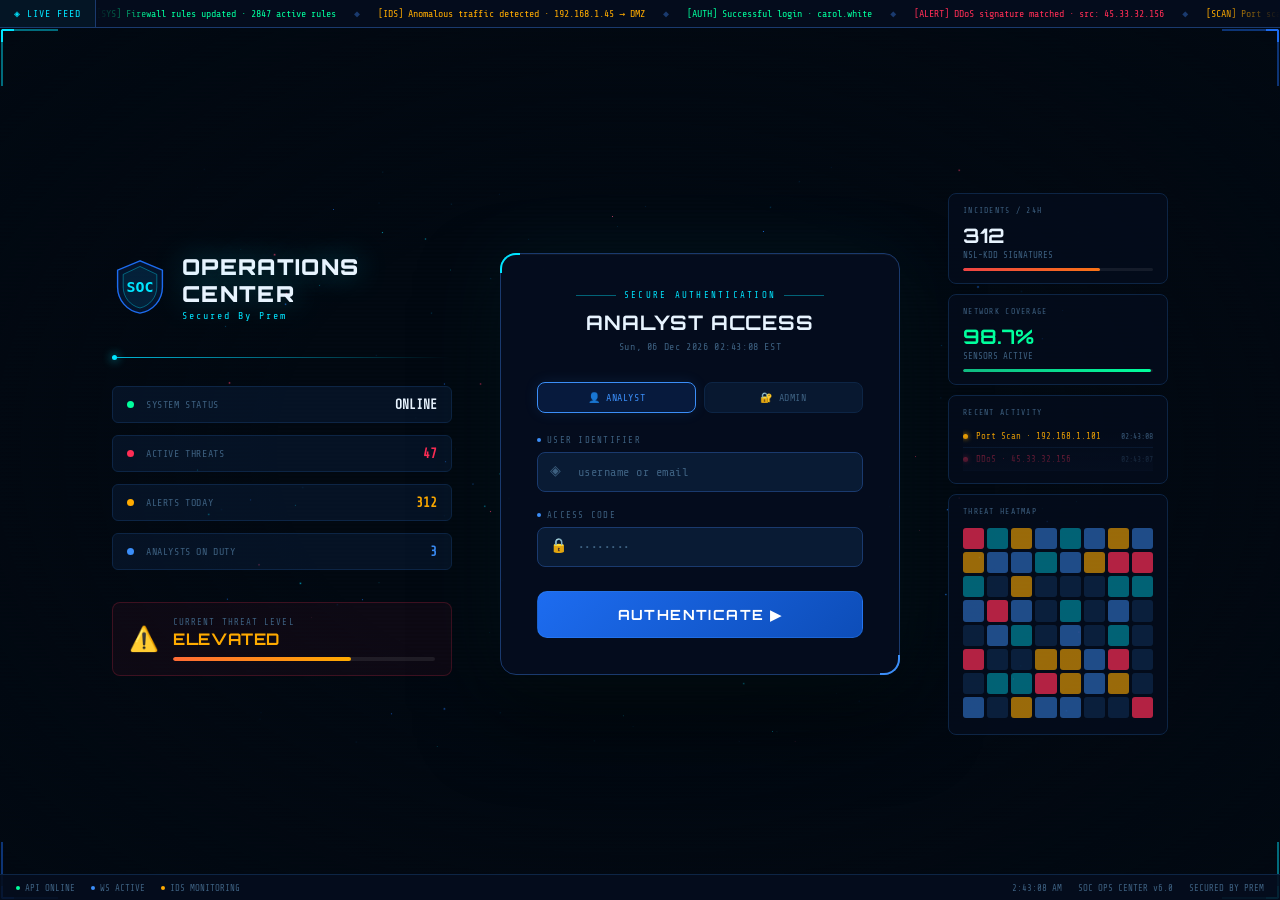
==== commit b402bb0e: "Update index.html" ====
--- a/index.html
+++ b/index.html
@@ -6,7 +6,7 @@
 <meta http-equiv="Cache-Control" content="no-cache, no-store, must-revalidate"/>
 <meta http-equiv="Pragma" content="no-cache"/>
 <meta http-equiv="Expires" content="0"/>
-<title>SOC Operations Center · Secured By Prem</title>
+<title>SOC Operations Center · NSL-KDD</title>
 <style>
 /* style.css — SOC Operations Center v6 · Professional Palette */
 @import url('https://fonts.googleapis.com/css2?family=IBM+Plex+Mono:wght@400;600&family=Inter:wght@400;500;600;700&display=swap');
@@ -325,15 +325,15 @@
     <div class="lg-icon">🛡️</div>
     <div>
       <div class="lg-name">SOC OPERATIONS CENTER</div>
-      <div class="lg-ver">Secured By Prem · v1.0</div>
+      <div class="lg-ver">NSL-KDD · v6.0</div>
     </div>
   </div>
   <div class="topbar-spacer"></div>
   <div class="topbar-actions">
     <button id="simulateBtn" class="btn bs">⚡ Simulate</button>
-    <button id="liveIndicator" class="btn bs"><span id="liveHeaderDot"></span> Live Feed</button>
+    <button id="liveIndicator"><span id="liveHeaderDot"></span> Live Feed</button>
     <div class="notif-wrap">
-      <button id="notifBtn" class="btn bs">🔔 Alerts<span id="nbadge" class="hidden"></span></button>
+      <button id="notifBtn">🔔 Alerts<span id="nbadge" class="hidden"></span></button>
       <div id="notifPanel" class="hidden">
         <div class="pnl-hdr"><span>Notifications</span><button class="xbtn" id="notifClose">✕</button></div>
         <div id="notifList" style="overflow-y:auto;flex:1;padding:8px"></div>
@@ -580,10 +580,23 @@
 
 <script>
 // ===== CONFIG =====
+// Production: always use the Render backend URL
+window.RENDER_API_URL = "https://soc-dashboard-api.onrender.com";
 (function(){
-  var host=(window.location.hostname===''||window.location.hostname==='localhost')?'localhost':window.location.hostname;
-  window.API_BASE_URL='http://'+host+':8000';
-  window.WS_URL='ws://'+host+':8000/ws';
+  if(window.RENDER_API_URL){
+    window.API_BASE_URL = window.RENDER_API_URL.replace(/\/$/, "");
+    window.WS_URL       = window.RENDER_API_URL.replace(/\/$/, "")
+                            .replace(/^https/, "wss").replace(/^http/, "ws") + "/ws";
+  } else {
+    var host = (window.location.hostname==='' || window.location.hostname==='localhost')
+               ? 'localhost' : window.location.hostname;
+    var isLocal = (host==='localhost'||host==='127.0.0.1');
+    window.API_BASE_URL = isLocal ? 'http://localhost:8000'
+                                  : 'https://soc-dashboard-api.onrender.com';
+    window.WS_URL       = isLocal ? 'ws://localhost:8000/ws'
+                                  : 'wss://soc-dashboard-api.onrender.com/ws';
+  }
+  console.log("[config] API_BASE_URL =", window.API_BASE_URL);
 })();
 var SEVERITY_COLORS={critical:'#ef4444',high:'#f97316',medium:'#f59e0b',low:'#10b981',info:'#3b82f6'};
 var STATUS_COLORS={new:'#3b82f6',investigating:'#f59e0b',resolved:'#10b981',false_positive:'#64748b',escalated:'#ef4444'};
@@ -1942,22 +1955,40 @@
 // ── Data Load ─────────────────────────────────────────────────────────────────
 async function loadData(){
   var loaded=false;
+  // Render free tier can take up to 60s to wake from idle — show status in demo bar
+  var _demoBarEl=document.getElementById("demoBar");
+  var _origBarHtml=_demoBarEl?_demoBarEl.innerHTML:"";
   try{
     var ctrl=new AbortController();
-    var tid=setTimeout(function(){ctrl.abort();},5000);
+    // 65 second timeout — covers Render free tier cold start (up to ~50s)
+    var tid=setTimeout(function(){ctrl.abort();},65000);
+    // Show waking message after 3s if still waiting
+    var _wakeMsg=setTimeout(function(){
+      if(_demoBarEl){
+        _demoBarEl.classList.remove("hidden");
+        _demoBarEl.innerHTML="⏳ Waking up backend (Render free tier cold start — up to 60s)… please wait";
+      }
+    },3000);
     var fetchAlerts=fetch(API_BASE_URL+"/api/alerts",{signal:ctrl.signal,mode:"cors"});
     var fetchStats =fetch(API_BASE_URL+"/api/stats", {signal:ctrl.signal,mode:"cors"});
     var r1=await fetchAlerts;
     var r2=await fetchStats;
     clearTimeout(tid);
+    clearTimeout(_wakeMsg);
     if(r1.ok && r2.ok){
       var a=await r1.json();
       var s=await r2.json();
       if(Array.isArray(a) && a.length){
         alerts=a; stats=s; loaded=true;
+        // Restore demo bar to original state
+        if(_demoBarEl){ _demoBarEl.innerHTML=_origBarHtml; }
       }
     }
-  }catch(e){ /* network/CORS/timeout — fall through to demo */ }
+  }catch(e){
+    clearTimeout(_wakeMsg);
+    console.warn("[loadData] fetch error:",e.message||e);
+    /* network/CORS/timeout — fall through to demo */
+  }
 
   if(!loaded){
     if(!alerts.length){ alerts=genDemoAlerts(); }
@@ -3135,4 +3166,4 @@
 </script>
 
 </body>
-</html>+</html>
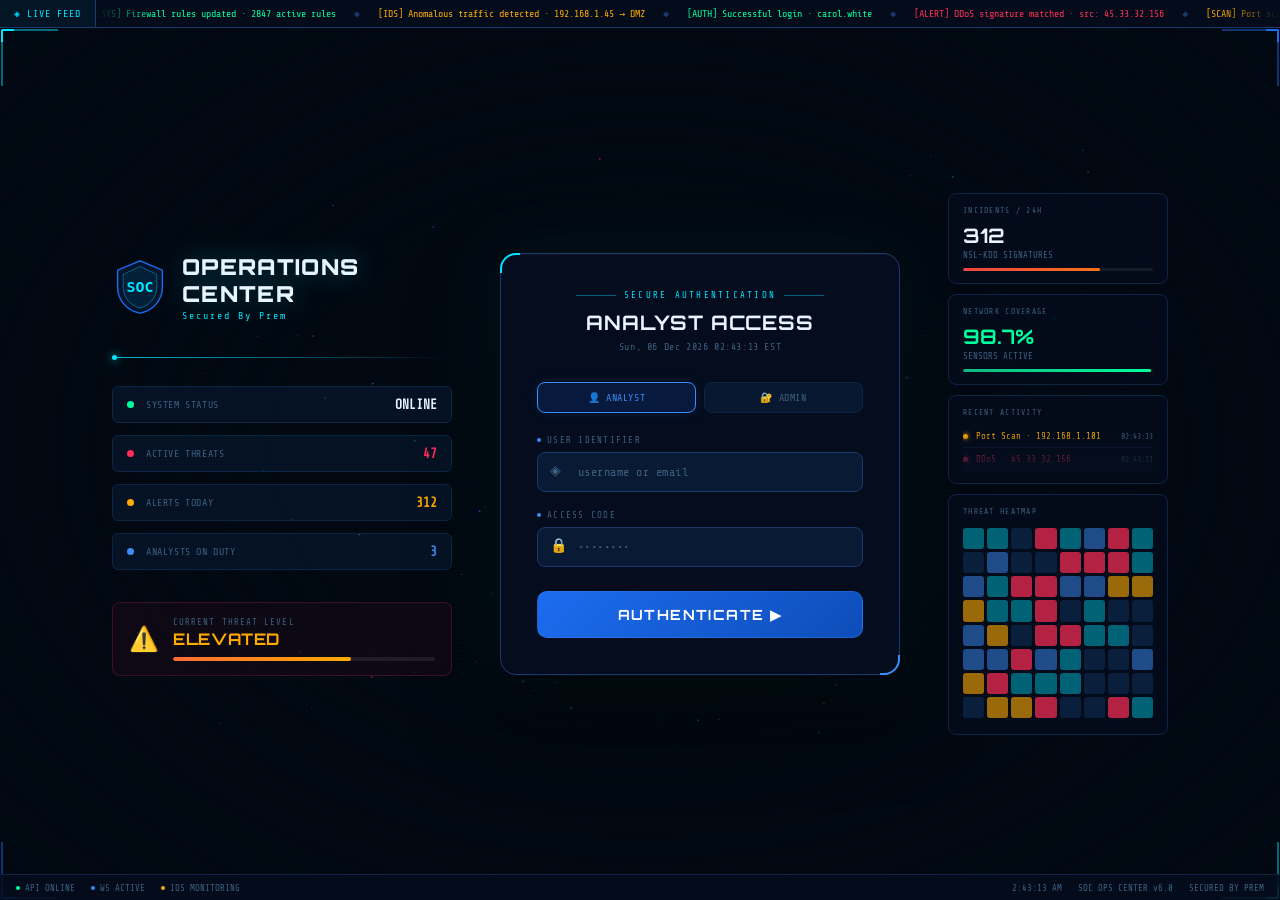
==== commit 22cb2c7a: "Create index.html" ====
--- a/index.html
+++ b/index.html
@@ -1,3169 +1,14 @@
-<!DOCTYPE html>
-<html lang="en">
-<head>
-<meta charset="UTF-8"/>
-<meta name="viewport" content="width=device-width,initial-scale=1"/>
-<meta http-equiv="Cache-Control" content="no-cache, no-store, must-revalidate"/>
-<meta http-equiv="Pragma" content="no-cache"/>
-<meta http-equiv="Expires" content="0"/>
-<title>SOC Operations Center · NSL-KDD</title>
-<style>
-/* style.css — SOC Operations Center v6 · Professional Palette */
-@import url('https://fonts.googleapis.com/css2?family=IBM+Plex+Mono:wght@400;600&family=Inter:wght@400;500;600;700&display=swap');
-
-:root{
-  --bg:  #080e1a;   /* deep navy */
-  --s1:  #0c1425;   /* surface 1 */
-  --s2:  #101c30;   /* surface 2 */
-  --s3:  #162236;   /* surface 3 */
-  --s4:  #1c2a40;   /* surface 4 */
-  --b1:  rgba(30,55,90,.5);  /* border 1 */
-  --b2:  rgba(30,55,90,.35); /* border 2 */
-  --t1:  #e2e8f0;
-  --t2:  #cfcfcf;
-  --t3:  #cfcfcf;
-  --blue:  #3b82f6;
-  --blue2: #60a5fa;
-  --green: #10b981;
-  --warn:  #f59e0b;
-  --red:   #ef4444;
-  --purple:#8b5cf6;
-  --teal:  #06b6d4;
-  --orange:#f97316;
-  --mono:  'IBM Plex Mono', monospace;
-  --sans:  'Inter', system-ui, sans-serif;
-  --rad:   10px;
-  --shadow:0 2px 20px rgba(0,0,0,.45);
-}
-
-*{box-sizing:border-box;margin:0;padding:0}
-html,body{height:100%;background:var(--bg);color:var(--t1);font-family:var(--sans);font-size:13px;line-height:1.5;overflow:hidden}
-::-webkit-scrollbar{width:5px;height:5px}
-::-webkit-scrollbar-track{background:var(--s1)}
-::-webkit-scrollbar-thumb{background:var(--s3);border-radius:3px}
-::-webkit-scrollbar-thumb:hover{background:var(--s4)}
-
-/* ── Layout ── */
-#app{display:flex;flex-direction:column;height:100vh}
-.topbar{display:flex;align-items:center;gap:11px;padding:0 18px;height:52px;background:var(--s1);border-bottom:1px solid var(--b1);flex-shrink:0;z-index:10}
-.topbar-logo{display:flex;align-items:center;gap:9px;font-family:var(--mono);font-size:11px;color:var(--t2)}
-.topbar-logo .lg-icon{font-size:20px}
-.topbar-logo .lg-name{font-weight:600;color:var(--t1);letter-spacing:.04em;font-size:12px}
-.topbar-logo .lg-ver{font-size:9px;color:var(--t3);letter-spacing:.08em}
-.topbar-spacer{flex:1}
-.topbar-actions{display:flex;align-items:center;gap:7px}
-
-.nav{display:flex;gap:1px;overflow-x:auto;background:var(--s1);border-bottom:1px solid var(--b1);flex-shrink:0;padding:0 14px}
-.ntab{padding:11px 16px;font-size:11px;font-weight:600;letter-spacing:.05em;cursor:pointer;border-bottom:2px solid transparent;color:var(--t3);text-transform:uppercase;transition:all .18s;white-space:nowrap;user-select:none;background:none;border-top:none;border-left:none;border-right:none}
-.ntab:hover{color:var(--t2);background:rgba(59,130,246,.05)}
-.ntab.active{color:var(--blue2);border-bottom-color:var(--blue)}
-
-.main{flex:1;overflow:auto;background:var(--bg)}
-.view{padding:18px;animation:fadein .18s ease}
-@keyframes fadein{from{opacity:0;transform:translateY(5px)}to{opacity:1;transform:none}}
-.hidden{display:none!important}
-
-/* ── Stat Cards ── */
-.stats-row{display:flex;gap:10px;flex-wrap:wrap;margin-bottom:16px}
-.sc{flex:1;min-width:120px;background:var(--s2);border:1px solid var(--b2);border-radius:var(--rad);padding:14px 15px;cursor:default;transition:all .18s}
-.sc:hover{background:var(--s3);transform:translateY(-1px)}
-.sc-lbl{font-size:9px;font-weight:600;letter-spacing:.1em;color:var(--t3);text-transform:uppercase;font-family:var(--mono);margin-bottom:5px}
-.sc-val{font-size:24px;font-weight:700;font-family:var(--mono);color:var(--t1);letter-spacing:-.5px}
-
-/* ── Card ── */
-.card{background:var(--s2);border:1px solid var(--b2);border-radius:var(--rad);margin-bottom:12px;overflow:hidden;transition:box-shadow .18s}
-.card:hover{box-shadow:0 4px 20px rgba(0,0,0,.35)}
-.ch{display:flex;align-items:center;justify-content:space-between;padding:12px 16px;border-bottom:1px solid var(--b2)}
-.ct{font-size:12px;font-weight:700;letter-spacing:.03em;color:var(--t1)}
-.cmeta{font-size:10px;color:var(--t3);font-family:var(--mono)}
-.cb{padding:14px 16px}
-.sect-title{font-size:10px;font-weight:700;letter-spacing:.1em;text-transform:uppercase;color:var(--t3);font-family:var(--mono)}
-
-/* ── Buttons ── */
-.btn{padding:7px 14px;border-radius:7px;font-size:11px;font-weight:600;cursor:pointer;border:none;transition:all .16s;font-family:var(--sans);letter-spacing:.03em;white-space:nowrap}
-.bp{background:var(--blue);color:#fff}
-.bp:hover{background:#2563eb;transform:translateY(-1px)}
-.bs{background:var(--s3);color:var(--t2);border:1px solid var(--b1)}
-.bs:hover{background:var(--s4);color:var(--t1)}
-.bd{background:rgba(239,68,68,.12);color:var(--red);border:1px solid rgba(239,68,68,.2)}
-.bd:hover{background:rgba(239,68,68,.22)}
-.bg{background:rgba(16,185,129,.12);color:var(--green);border:1px solid rgba(16,185,129,.2)}
-.bg:hover{background:rgba(16,185,129,.22)}
-.bsm{padding:4px 10px;font-size:10px}
-
-/* ── Input/Select ── */
-.inp{width:100%;background:var(--s3);border:1px solid var(--b1);border-radius:6px;padding:7px 10px;color:var(--t1);font-size:12px;font-family:var(--sans);outline:none;transition:border-color .15s;resize:vertical}
-.inp:focus{border-color:rgba(59,130,246,.5);box-shadow:0 0 0 2px rgba(59,130,246,.12)}
-.sel{width:100%;background:var(--s3);border:1px solid var(--b1);border-radius:6px;padding:7px 10px;color:var(--t1);font-size:12px;font-family:var(--sans);outline:none;cursor:pointer}
-.frow{margin-bottom:11px}
-.frow2{display:grid;grid-template-columns:1fr 1fr;gap:11px}
-.fl{display:block;font-size:10px;font-weight:600;color:var(--t3);letter-spacing:.08em;text-transform:uppercase;margin-bottom:4px;font-family:var(--mono)}
-
-/* ── Table ── */
-.tw{overflow-x:auto}
-.tbl{width:100%;border-collapse:collapse;font-size:11px}
-.tbl thead tr{background:var(--s3)}
-.tbl th{padding:9px 12px;text-align:left;font-size:9px;font-weight:700;letter-spacing:.1em;color:var(--t3);text-transform:uppercase;font-family:var(--mono);border-bottom:1px solid var(--b1);white-space:nowrap}
-.tbl td{padding:9px 12px;border-bottom:1px solid rgba(30,55,90,.2);vertical-align:middle;color:var(--t2)}
-.tbl tr:last-child td{border-bottom:none}
-.tbl tbody tr:hover{background:rgba(59,130,246,.04);cursor:pointer}
-
-/* ── Alerts tab ── */
-.alert-toolbar{display:flex;gap:9px;flex-wrap:wrap;margin-bottom:13px;align-items:center}
-.alert-toolbar .inp{max-width:200px;padding:7px 11px}
-.alert-toolbar .sel{max-width:145px}
-.rc{display:flex;align-items:center;gap:6px}
-.rn{font-family:var(--mono);font-size:12px;font-weight:700;min-width:28px}
-.rt{flex:1;width:50px;height:4px;background:var(--s3);border-radius:999px;overflow:hidden}
-.rf{height:100%;border-radius:999px;transition:width .3s}
-
-/* Severity pills */
-.pill{display:inline-block;padding:2px 8px;border-radius:4px;font-size:9px;font-weight:700;letter-spacing:.05em;font-family:var(--mono)}
-.p-new{background:rgba(59,130,246,.15);color:var(--blue2)}
-.p-investigating{background:rgba(245,158,11,.15);color:var(--warn)}
-.p-resolved{background:rgba(16,185,129,.15);color:var(--green)}
-.p-false_positive{background:rgba(71,85,105,.3);color:var(--t3)}
-.p-escalated{background:rgba(239,68,68,.15);color:var(--red)}
-.pri{display:inline-block;padding:2px 6px;border-radius:3px;font-size:8px;font-weight:700;font-family:var(--mono);letter-spacing:.07em}
-.pri-imm{background:rgba(239,68,68,.18);color:var(--red)}
-.pri-hig{background:rgba(249,115,22,.18);color:var(--orange)}
-.pri-nor{background:rgba(59,130,246,.14);color:var(--blue2)}
-.pri-low{background:rgba(100,116,139,.18);color:var(--t2)}
-.empty{text-align:center;padding:40px;color:var(--t3);font-size:12px}
-.eico{font-size:32px;margin-bottom:10px}
-#alertCnt{font-size:10px;font-family:var(--mono);color:var(--t3);margin-left:auto}
-
-/* ── Demo bar ── */
-.demo-bar{background:linear-gradient(90deg,rgba(245,158,11,.12),rgba(245,158,11,.06));border-bottom:1px solid rgba(245,158,11,.25);padding:6px 18px;font-size:10px;color:var(--warn);font-family:var(--mono);display:flex;align-items:center;gap:8px;flex-shrink:0}
-
-/* ── Grid helpers ── */
-.g2{display:grid;grid-template-columns:1fr 1fr;gap:12px}
-.g3{display:grid;grid-template-columns:1fr 1fr 1fr;gap:10px}
-
-/* ── Live feed ── */
-#liveIndicator{position:relative;background:var(--s3);border:1px solid var(--b1);border-radius:7px;padding:5px 11px;font-size:10px;cursor:pointer;display:flex;align-items:center;gap:7px;transition:background .15s}
-#liveIndicator:hover{background:var(--s4)}
-#liveHeaderDot{width:7px;height:7px;border-radius:50%;background:#ef4444;flex-shrink:0;transition:background .3s}
-#liveFeedPanel{position:fixed;right:14px;top:60px;width:340px;max-height:460px;background:var(--s1);border:1px solid var(--b1);border-radius:var(--rad);box-shadow:var(--shadow);z-index:200;display:flex;flex-direction:column}
-#liveFeedPanel .pnl-hdr{padding:12px 14px;border-bottom:1px solid var(--b2);display:flex;align-items:center;justify-content:space-between}
-#liveFeedPanel .pnl-title{font-size:11px;font-weight:700;display:flex;align-items:center;gap:7px}
-#liveFeedStatusDot{width:7px;height:7px;border-radius:50%;background:#ef4444;flex-shrink:0}
-#liveFeedList{overflow-y:auto;flex:1;padding:8px}
-.lf-item{padding:9px 10px;border-radius:6px;margin-bottom:5px;cursor:pointer;transition:background .12s;border:1px solid transparent}
-.lf-item:hover{background:var(--s3)}
-.lf-new{background:rgba(59,130,246,.05);border-color:rgba(59,130,246,.18)}
-.lf-top{display:flex;align-items:center;justify-content:space-between;margin-bottom:3px}
-.lf-type{font-size:11px;font-weight:600;text-transform:capitalize;display:flex;align-items:center;gap:6px}
-.lf-badge{background:var(--blue);color:#fff;font-size:8px;padding:1px 6px;border-radius:3px;font-family:var(--mono)}
-.lf-sev{font-size:9px;padding:1px 6px;border-radius:3px;font-weight:700;font-family:var(--mono)}
-.lf-meta{font-size:9px;color:var(--t3);font-family:var(--mono)}
-
-/* ── Notifications ── */
-.notif-wrap{position:relative}
-#notifBtn{position:relative;background:var(--s3);border:1px solid var(--b1);border-radius:7px;padding:5px 11px;font-size:10px;cursor:pointer;transition:background .15s}
-#notifBtn:hover{background:var(--s4)}
-#nbadge{position:absolute;top:-4px;right:-4px;width:8px;height:8px;background:var(--red);border-radius:50%;border:2px solid var(--bg)}
-#notifPanel{position:fixed;right:14px;top:60px;width:300px;max-height:380px;background:var(--s1);border:1px solid var(--b1);border-radius:var(--rad);box-shadow:var(--shadow);z-index:200;overflow:hidden;display:flex;flex-direction:column}
-.pnl-hdr{padding:11px 14px;border-bottom:1px solid var(--b2);display:flex;align-items:center;justify-content:space-between;font-size:11px;font-weight:700}
-.xbtn{background:none;border:none;color:var(--t3);cursor:pointer;font-size:14px;padding:2px 6px;border-radius:4px}
-.xbtn:hover{background:var(--s3);color:var(--t1)}
-#notifList{overflow-y:auto;flex:1;padding:8px}
-.npi{padding:8px 10px;border-radius:5px;margin-bottom:4px;font-size:11px;border-bottom:1px solid var(--b2)}
-.npm{color:var(--t2);line-height:1.4}
-.npt{font-size:9px;color:var(--t3);font-family:var(--mono);margin-top:2px}
-
-/* ── Modal ── */
-.mo{position:fixed;inset:0;background:rgba(0,0,0,.72);z-index:500;display:flex;align-items:center;justify-content:center;padding:20px;backdrop-filter:blur(4px)}
-.mbox{background:var(--s1);border:1px solid var(--b1);border-radius:12px;box-shadow:0 20px 60px rgba(0,0,0,.6);display:flex;flex-direction:column;max-height:88vh;min-width:360px;animation:modalIn .18s ease}
-.mbox.sm{width:min(480px,100%)}
-.mbox.lg{width:min(820px,100%)}
-@keyframes modalIn{from{opacity:0;transform:translateY(10px) scale(.97)}to{opacity:1;transform:none}}
-.mh{display:flex;align-items:center;justify-content:space-between;padding:14px 18px;border-bottom:1px solid var(--b2);flex-shrink:0}
-.mt{font-size:13px;font-weight:700}
-.mbody{overflow-y:auto;padding:18px;flex:1}
-.mft{padding:12px 18px;border-top:1px solid var(--b2);display:flex;gap:9px;justify-content:flex-end;flex-shrink:0;background:var(--s2)}
-
-/* ── Analytics ── */
-#anaKpi{display:flex;gap:9px;flex-wrap:wrap;margin-bottom:14px}
-#anaKpi .sc{min-width:110px}
-#anaGrid1,#anaGrid2{display:grid;grid-template-columns:1fr 1fr;gap:12px;margin-bottom:12px}
-.acard{background:var(--s2);border:1px solid var(--b2);border-radius:var(--rad);overflow:hidden;transition:all .18s}
-.acard:hover{box-shadow:0 4px 16px rgba(0,0,0,.3);transform:translateY(-1px)}
-.ach{display:flex;align-items:center;justify-content:space-between;padding:11px 14px;border-bottom:1px solid var(--b2)}
-.act{font-size:11px;font-weight:700;color:var(--t1)}
-.eh{font-size:9px;color:var(--t3);letter-spacing:.05em;font-family:var(--mono)}
-.acb{padding:14px}
-.dl-item{display:flex;align-items:center;gap:7px}
-.brow:hover{background:rgba(59,130,246,.06)}
-.slrow{display:flex;align-items:center;gap:9px;padding:5px 0;border-bottom:1px solid rgba(30,55,90,.2);cursor:pointer;transition:background .12s}
-.slrow:hover{background:rgba(59,130,246,.05);border-radius:4px;padding-left:4px}
-.slrow:last-child{border-bottom:none}
-.sev-grid{display:grid;grid-template-columns:repeat(5,1fr);gap:9px}
-.sevc{background:var(--s3);border-radius:8px;padding:12px;text-align:center}
-.sevv{font-size:22px;font-weight:700;font-family:var(--mono)}
-.sevl{font-size:9px;color:var(--t3);text-transform:uppercase;letter-spacing:.08em;font-family:var(--mono);margin-top:2px}
-
-/* ── Team ── */
-#teamKpi{display:flex;gap:9px;flex-wrap:wrap;margin-bottom:14px}
-.team-section-header{display:flex;align-items:center;justify-content:space-between;margin-bottom:10px}
-.team-section-title{font-size:11px;font-weight:700;letter-spacing:.08em;text-transform:uppercase;color:var(--t3);font-family:var(--mono)}
-.team-grid{display:grid;grid-template-columns:repeat(auto-fill,minmax(168px,1fr));gap:12px;margin-bottom:18px}
-.mcard{background:var(--s2);border:1px solid var(--b2);border-radius:var(--rad);padding:16px;text-align:center;position:relative;cursor:pointer;transition:all .18s}
-.mcard:hover{border-color:rgba(59,130,246,.3);transform:translateY(-2px);box-shadow:0 6px 20px rgba(0,0,0,.3)}
-.mact{position:absolute;top:9px;right:9px;display:flex;gap:4px;opacity:0;transition:opacity .15s}
-.mcard:hover .mact{opacity:1}
-.mabt{background:none;border:none;cursor:pointer;font-size:13px;padding:3px;border-radius:4px;transition:background .12s}
-.mabt:hover{background:var(--s4)}
-.mav{width:46px;height:46px;border-radius:12px;margin:0 auto 10px;display:flex;align-items:center;justify-content:center;font-size:18px;font-weight:700;color:#fff}
-.av-a{background:linear-gradient(135deg,#3b82f6,#2563eb)}
-.av-b{background:linear-gradient(135deg,#10b981,#059669)}
-.av-c{background:linear-gradient(135deg,#f59e0b,#d97706)}
-.av-d{background:linear-gradient(135deg,#8b5cf6,#7c3aed)}
-.av-e{background:linear-gradient(135deg,#ef4444,#dc2626)}
-.av-f{background:linear-gradient(135deg,#06b6d4,#0891b2)}
-.av-g{background:linear-gradient(135deg,#f97316,#ea580c)}
-.av-h{background:linear-gradient(135deg,#84cc16,#65a30d)}
-.mname{font-weight:700;font-size:13px;margin-bottom:2px}
-.mrole{font-size:9px;color:var(--t3);font-family:var(--mono);letter-spacing:.04em;margin-bottom:12px}
-.mstats{display:grid;grid-template-columns:1fr 1fr 1fr;gap:6px}
-.mstat{background:var(--s3);border-radius:6px;padding:6px 4px;text-align:center}
-.msv{font-size:16px;font-weight:700;font-family:var(--mono)}
-.msl{font-size:8px;color:var(--t3);text-transform:uppercase;letter-spacing:.06em;font-family:var(--mono);margin-top:1px}
-.group-grid{display:grid;grid-template-columns:repeat(auto-fill,minmax(200px,1fr));gap:12px;margin-bottom:18px}
-.gcard{background:var(--s2);border:1px solid var(--b2);border-radius:var(--rad);padding:15px;cursor:pointer;transition:all .18s}
-.gcard:hover{border-color:rgba(59,130,246,.3);transform:translateY(-2px)}
-.gicon{width:38px;height:38px;border-radius:9px;display:flex;align-items:center;justify-content:center;font-size:18px;margin-bottom:9px}
-.gname{font-weight:700;font-size:13px;margin-bottom:3px}
-.gsub{font-size:10px;font-family:var(--mono);letter-spacing:.04em}
-.chip{display:inline-block;background:var(--s3);border-radius:4px;padding:2px 7px;font-size:9px;color:var(--t2);margin:2px}
-
-/* ── Playbook ── */
-.pb-header{margin-bottom:12px}
-.pb-step{display:flex;align-items:center;gap:10px;padding:9px 12px;border-radius:7px;margin-bottom:5px;border:1px solid var(--b2);background:var(--s2);transition:all .2s}
-.pb-step.run{background:rgba(245,158,11,.07);border-color:rgba(245,158,11,.3)}
-.pb-step.done{background:rgba(16,185,129,.07);border-color:rgba(16,185,129,.2)}
-.pb-ico{font-size:14px;flex-shrink:0}
-.pb-desc{flex:1;font-size:12px;color:var(--t2)}
-.pb-dur{font-size:9px;font-family:var(--mono);color:var(--t3)}
-.pb-prog-bar{height:6px;background:var(--s3);border-radius:999px;margin:12px 0 5px;overflow:hidden}
-.pb-prog-fill{height:100%;background:linear-gradient(90deg,var(--blue),var(--teal));border-radius:999px;transition:width .4s ease}
-.pb-prog-meta{display:flex;justify-content:space-between;font-size:9px;color:var(--t3);font-family:var(--mono);margin-bottom:12px}
-.pb-actions{display:flex;gap:9px;flex-wrap:wrap;margin-top:14px}
-.pb-report-pre{background:var(--s3);border:1px solid var(--b1);border-radius:7px;padding:12px;font-family:var(--mono);font-size:10px;color:var(--t2);white-space:pre-wrap;overflow-y:auto;max-height:240px;line-height:1.6}
-.pb-saved-msg{background:rgba(16,185,129,.1);border:1px solid rgba(16,185,129,.2);border-radius:7px;padding:10px 14px;font-size:11px;color:var(--green);margin-top:10px;font-weight:600}
-
-/* ── Attack Map ── */
-.am-wrap{display:grid;grid-template-columns:1fr 260px;gap:14px;height:100%}
-.am-main{display:flex;flex-direction:column;gap:12px}
-.am-stats{display:grid;grid-template-columns:repeat(4,1fr);gap:10px}
-.am-stat{background:var(--s2);border:1px solid var(--b2);border-radius:8px;padding:11px}
-.am-stat-v{font-size:20px;font-weight:700;font-family:var(--mono);color:var(--t1)}
-.am-stat-l{font-size:9px;color:var(--t3);text-transform:uppercase;letter-spacing:.08em;font-family:var(--mono);margin-top:2px}
-.am-map-card{background:var(--s2);border:1px solid var(--b2);border-radius:var(--rad);overflow:hidden;flex:1}
-.am-filter-row{display:flex;gap:6px;flex-wrap:wrap;padding:9px 12px;border-bottom:1px solid var(--b2);background:var(--s3)}
-.am-filter-btn{padding:4px 11px;border-radius:5px;font-size:10px;font-weight:600;cursor:pointer;border:1px solid var(--b1);background:var(--s2);color:var(--t3);transition:all .14s;font-family:var(--mono)}
-.am-filter-btn:hover,.am-filter-btn.active{background:var(--blue);color:#fff;border-color:var(--blue)}
-.am-sidebar{display:flex;flex-direction:column;gap:12px}
-.am-sidebar .card{flex:1;overflow:hidden}
-.am-country-row{display:flex;align-items:center;gap:7px;padding:7px 8px;border-radius:7px;cursor:pointer;transition:background .12s;border-bottom:1px solid var(--b2)}
-.am-country-row:hover{background:var(--s3)}
-.am-country-row:last-child{border-bottom:none}
-.am-rank{font-size:10px;font-family:var(--mono);font-weight:700;color:var(--t3);min-width:22px}
-.am-flag{font-size:16px;flex-shrink:0}
-.am-cinfo{display:flex;flex-direction:column;flex:1;min-width:0}
-.am-cname{font-size:11px;font-weight:600;overflow:hidden;text-overflow:ellipsis;white-space:nowrap}
-.am-ctype{font-size:9px;color:var(--t3);font-family:var(--mono);overflow:hidden;text-overflow:ellipsis;white-space:nowrap}
-.am-country-bar{flex:1;height:4px;background:var(--s3);border-radius:999px;overflow:hidden;min-width:0;max-width:70px}
-.am-cbar-fill{height:100%;border-radius:999px;transition:width .4s}
-.am-count{font-size:11px;font-weight:700;font-family:var(--mono);min-width:28px;text-align:right}
-#attackMapTooltip{position:fixed;background:var(--s1);border:1px solid var(--b1);border-radius:8px;padding:11px 13px;font-size:11px;z-index:300;max-width:200px;box-shadow:var(--shadow);line-height:1.6;pointer-events:none}
-
-/* ── Shift Report ── */
-.rpt-hdr{background:linear-gradient(125deg,var(--s2),var(--s1));border:1px solid var(--b1);border-radius:var(--rad);overflow:hidden;margin-bottom:14px;position:relative}
-.rpt-stripe{position:absolute;top:0;left:0;right:0;height:3px;background:linear-gradient(90deg,var(--blue),var(--teal),var(--purple))}
-.rpt-hdr-body{display:flex;align-items:center;justify-content:space-between;padding:18px 22px}
-.rpt-risk-badge{text-align:center;background:var(--s3);border:1px solid var(--b2);border-radius:9px;padding:12px 20px}
-.rfind{background:var(--s2);border:1px solid var(--b2);border-radius:8px;padding:14px 15px;margin-bottom:8px;transition:background .15s}
-.rfind:hover{background:var(--s3)}
-.rsev{display:inline-block;padding:2px 9px;border-radius:4px;font-size:9px;font-weight:700;letter-spacing:.08em;font-family:var(--mono);margin-bottom:5px}
-.rs-crit{background:rgba(239,68,68,.15);color:var(--red)}
-.rs-high{background:rgba(245,158,11,.15);color:var(--warn)}
-.rs-med{background:rgba(59,130,246,.15);color:var(--blue2)}
-.rs-low{background:rgba(100,116,139,.18);color:var(--t2)}
-
-/* ── Threat Intel ── */
-#intelKpi{display:flex;gap:9px;flex-wrap:wrap;margin-bottom:14px}
-#intelGrid{display:grid;grid-template-columns:repeat(auto-fill,minmax(290px,1fr));gap:12px}
-.ic{background:var(--s2);border:1px solid var(--b2);border-radius:var(--rad);overflow:hidden;transition:all .18s}
-.ic:hover{box-shadow:0 4px 20px rgba(0,0,0,.35);transform:translateY(-1px)}
-.ich{display:flex;align-items:center;justify-content:space-between;padding:11px 14px;border-bottom:1px solid var(--b2)}
-.ict{font-size:11px;font-weight:700;color:var(--t1)}
-.icb{padding:12px 14px}
-.irow{display:flex;align-items:center;gap:8px;padding:6px 7px;border-radius:6px;cursor:pointer;transition:background .12s;margin-bottom:3px}
-.irow:hover{background:var(--s3)}
-.irank{width:20px;height:20px;border-radius:5px;display:flex;align-items:center;justify-content:center;font-size:9px;font-weight:700;font-family:var(--mono);flex-shrink:0}
-.ilbl{flex:1;font-size:11px;color:var(--t2);overflow:hidden;text-overflow:ellipsis;white-space:nowrap;min-width:0}
-.ibar{flex:1;height:4px;background:var(--s3);border-radius:999px;overflow:hidden;max-width:80px}
-.ibarf{height:100%;border-radius:999px;transition:width .5s ease}
-.ival{font-size:10px;font-weight:700;font-family:var(--mono);min-width:24px;text-align:r
-/* ── Pagination ── */
-#alertPager{padding:0 2px;}
-#alertPager button:hover:not([disabled]){background:var(--s3)!important;color:var(--t1)!important;border-color:var(--blue)!important;}
-.pager-num:hover{opacity:.85;}
-</style>
-</head>
-<body>
-<div id="app">
-
-<div id="demoBar" class="demo-bar hidden">
-  ⚠ Demo Mode · Backend unreachable · NSL-KDD simulated data ·
-  <a href="#" style="color:var(--blue2);text-decoration:none" onclick="loadData();return false;">Retry Connection</a>
-</div>
-
-<div class="topbar">
-  <div class="topbar-logo">
-    <div class="lg-icon">🛡️</div>
-    <div>
-      <div class="lg-name">SOC OPERATIONS CENTER</div>
-      <div class="lg-ver">NSL-KDD · v6.0</div>
-    </div>
-  </div>
-  <div class="topbar-spacer"></div>
-  <div class="topbar-actions">
-    <button id="simulateBtn" class="btn bs">⚡ Simulate</button>
-    <button id="liveIndicator"><span id="liveHeaderDot"></span> Live Feed</button>
-    <div class="notif-wrap">
-      <button id="notifBtn">🔔 Alerts<span id="nbadge" class="hidden"></span></button>
-      <div id="notifPanel" class="hidden">
-        <div class="pnl-hdr"><span>Notifications</span><button class="xbtn" id="notifClose">✕</button></div>
-        <div id="notifList" style="overflow-y:auto;flex:1;padding:8px"></div>
-      </div>
-    </div>
-  </div>
-</div>
-
-<div id="liveFeedPanel" class="hidden">
-  <div class="pnl-hdr">
-    <div class="pnl-title"><span id="liveFeedStatusDot"></span> Live Threat Feed</div>
-    <div style="display:flex;align-items:center;gap:9px">
-      <span id="liveFeedStatusText" style="font-size:9px;color:var(--t3);font-family:var(--mono)"></span>
-      <span style="font-size:9px;color:var(--t3);font-family:var(--mono)">Today: <b id="liveFeedTotalToday">0</b></span>
-      <button class="xbtn" id="liveFeedClose">✕</button>
-    </div>
-  </div>
-  <div id="liveFeedList"></div>
-</div>
-
-<nav class="nav">
-  <button class="ntab active" data-v="alerts">⚡ Alerts</button>
-  <button class="ntab" data-v="analytics">📊 Analytics</button>
-  <button class="ntab" data-v="team">👥 Team</button>
-  <button class="ntab" data-v="attack-map">🗺️ Attack Map</button>
-  <button class="ntab" data-v="shift-report">📋 Shift Report</button>
-  <button class="ntab" data-v="threat-intel">🔍 Threat Intel</button>
-</nav>
-
-<div class="main">
-
-<!-- ALERTS -->
-<div class="view" id="v-alerts">
-  <div class="stats-row">
-    <div class="sc"><div class="sc-lbl">📥 Total Processed</div><div class="sc-val" id="s-tot">—</div></div>
-    <div class="sc"><div class="sc-lbl">🔍 Investigating</div><div class="sc-val" id="s-inv" style="color:var(--warn)">—</div></div>
-    <div class="sc"><div class="sc-lbl">✅ Resolved</div><div class="sc-val" id="s-res" style="color:var(--green)">—</div></div>
-    <div class="sc"><div class="sc-lbl">🚫 False Positives</div><div class="sc-val" id="s-fp" style="color:var(--t3)">—</div></div>
-    <div class="sc"><div class="sc-lbl">⚡ Escalated</div><div class="sc-val" id="s-esc" style="color:var(--red)">—</div></div>
-    <div class="sc"><div class="sc-lbl">⏱ Time Saved</div><div class="sc-val" id="s-time" style="color:var(--teal)">—</div></div>
-    <div class="sc"><div class="sc-lbl">🎯 Model Acc.</div><div class="sc-val" id="s-acc" style="color:var(--purple)">—</div></div>
-    <div class="sc"><div class="sc-lbl">⚠️ Avg Risk</div><div class="sc-val" id="s-risk" style="color:var(--orange)">—</div></div>
-  </div>
-  <div class="card">
-    <div class="ch">
-      <div class="ct">🚨 Alert Queue <span id="alertCnt" style="font-size:10px;font-weight:400;color:var(--t3);margin-left:8px"></span></div>
-      <div style="display:flex;gap:8px">
-        <button id="refreshBtn" class="btn bs">🔄 Refresh</button>
-        <button id="exportBtn" class="btn bs">⬇ CSV</button>
-      </div>
-    </div>
-    <div class="cb" style="padding-bottom:4px">
-      <div class="alert-toolbar">
-        <input class="inp" id="searchInp" placeholder="🔍 Search alerts, IPs, assets…" style="max-width:240px"/>
-        <select class="sel" id="statusSel" style="max-width:150px">
-          <option value="all">All Status</option>
-          <option value="new">New</option>
-          <option value="investigating">Investigating</option>
-          <option value="resolved">Resolved</option>
-          <option value="false_positive">False Positive</option>
-          <option value="escalated">Escalated</option>
-        </select>
-        <select class="sel" id="priSel" style="max-width:140px">
-          <option value="all">All Priority</option>
-          <option value="immediate">Immediate</option>
-          <option value="high">High</option>
-          <option value="normal">Normal</option>
-          <option value="low">Low</option>
-        </select>
-        <select class="sel" id="dateSel" style="max-width:130px">
-          <option value="all">All Time</option>
-          <option value="24h">Last 24h</option>
-          <option value="7d">Last 7 days</option>
-          <option value="30d">Last 30 days</option>
-        </select>
-      </div>
-    </div>
-    <div class="tw">
-      <table class="tbl">
-        <thead><tr>
-          <th style="width:26px"><input type="checkbox" style="accent-color:var(--blue)"/></th>
-          <th>Status</th><th>Alert / Signature</th><th>Asset</th>
-          <th>Priority</th><th>Risk</th><th>Assigned To</th><th>Age</th><th>Action</th>
-        </tr></thead>
-        <tbody id="alertsBody"></tbody>
-      </table>
-      <div id="alertsEmpty" class="empty hidden"><div class="eico">🔍</div>No alerts match your filters</div>
-      <div id="alertPager"></div>
-    </div>
-  </div>
-</div>
-
-<!-- ANALYTICS -->
-<div class="view hidden" id="v-analytics">
-  <div style="display:flex;align-items:center;margin-bottom:12px">
-    <div style="font-size:16px;font-weight:700">📊 Threat Analytics</div>
-    <span style="font-size:11px;color:var(--t3);font-weight:400;margin-left:8px">NSL-KDD</span>
-  </div>
-  <div id="anaKpi"></div>
-  <div id="anaGrid1"></div>
-  <div id="anaGrid2"></div>
-  <div id="anaWide"></div>
-</div>
-
-<!-- TEAM -->
-<div class="view hidden" id="v-team">
-  <div id="teamKpi"></div>
-  <div class="team-section-header">
-    <div class="team-section-title">👤 Team Members</div>
-    <button id="addMemberBtn" class="btn bp">+ Add Member</button>
-  </div>
-  <div class="team-grid" id="teamCards"></div>
-  <div class="team-section-header" style="margin-top:8px">
-    <div class="team-section-title">🏷️ Groups</div>
-    <button id="addGroupBtn" class="btn bs">+ New Group</button>
-  </div>
-  <div class="group-grid" id="groupCards"></div>
-  <div class="card">
-    <div class="ch">
-      <div class="ct">📈 Workload Distribution</div>
-      <button id="addGroupBtn2" class="btn bs" style="font-size:10px">+ New Group</button>
-    </div>
-    <div class="tw">
-      <table class="tbl">
-        <thead><tr><th>Analyst</th><th>Role</th><th>Shift</th><th>Active</th><th>Resolved</th><th>Escalated</th><th>Capacity</th><th>Avg Risk</th></tr></thead>
-        <tbody id="teamWL"></tbody>
-      </table>
-    </div>
-  </div>
-</div>
-
-<!-- ATTACK MAP -->
-<div class="view hidden" id="v-attack-map">
-
-  <div style="display:grid;grid-template-columns:repeat(6,1fr);gap:10px;margin-bottom:14px">
-    <div class="am-stat"><div class="am-stat-v" id="mapStatCountries">—</div><div class="am-stat-l">🌏 Source Countries</div></div>
-    <div class="am-stat"><div class="am-stat-v" id="mapStatIPs">—</div><div class="am-stat-l">🌐 Unique IPs</div></div>
-    <div class="am-stat"><div class="am-stat-v" id="mapStatTop" style="font-size:13px">—</div><div class="am-stat-l">🔴 Top Source</div></div>
-    <div class="am-stat"><div class="am-stat-v" id="mapStatAttacks">—</div><div class="am-stat-l">⚡ Total Mapped</div></div>
-    <div class="am-stat"><div class="am-stat-v" id="mapStatCrit" style="color:#ef4444">—</div><div class="am-stat-l">🚨 Critical Nations</div></div>
-    <div class="am-stat"><div class="am-stat-v" id="mapStatRisk">—</div><div class="am-stat-l">📊 Avg Risk Score</div></div>
-  </div>
-
-  <div class="am-wrap" style="grid-template-columns:1fr 270px;align-items:start">
-    <div class="am-map-card card" style="margin-bottom:0;position:relative;overflow:visible">
-      <div class="am-filter-row" style="flex-wrap:wrap;gap:5px">
-        <button class="am-filter-btn active" onclick="setMapFilter('all',this)">All</button>
-        <button class="am-filter-btn" onclick="setMapFilter('dos_attack',this)">DoS</button>
-        <button class="am-filter-btn" onclick="setMapFilter('brute_force',this)">Brute Force</button>
-        <button class="am-filter-btn" onclick="setMapFilter('web_attack',this)">Web Attack</button>
-        <button class="am-filter-btn" onclick="setMapFilter('sql_injection',this)">SQL Injection</button>
-        <button class="am-filter-btn" onclick="setMapFilter('port_scan',this)">Port Scan</button>
-        <button class="am-filter-btn" onclick="setMapFilter('malware_detection',this)">Malware</button>
-        <button class="am-filter-btn" onclick="setMapFilter('data_exfiltration',this)">Exfil</button>
-      </div>
-      <div id="globeCanvas" style="width:100%;height:520px;background:#030810;position:relative;overflow:hidden"></div>
-      <div style="position:absolute;bottom:14px;left:14px;display:flex;flex-direction:column;gap:7px;z-index:10">
-        <div style="background:rgba(4,8,20,.88);border:1px solid rgba(59,130,246,.25);border-radius:9px;padding:8px 10px;backdrop-filter:blur(6px)">
-          <div style="font-size:9px;color:#475569;letter-spacing:.08em;text-transform:uppercase;margin-bottom:5px;font-family:monospace">Map Style</div>
-          <div style="display:flex;gap:5px">
-            <button id="gt-cyber"  class="gb-theme active" onclick="setGlobeTheme('cyber')"  title="Cyber Blue">🔵</button>
-            <button id="gt-atlas"  class="gb-theme"        onclick="setGlobeTheme('atlas')"  title="Atlas Green">🟢</button>
-            <button id="gt-neon"   class="gb-theme"        onclick="setGlobeTheme('neon')"   title="Neon Purple">🟣</button>
-            <button id="gt-heat"   class="gb-theme"        onclick="setGlobeTheme('heat')"   title="Heat Red">🔴</button>
-          </div>
-        </div>
-        <div style="background:rgba(4,8,20,.88);border:1px solid rgba(59,130,246,.25);border-radius:9px;padding:8px 10px;backdrop-filter:blur(6px)">
-          <div style="font-size:9px;color:#475569;letter-spacing:.08em;text-transform:uppercase;margin-bottom:5px;font-family:monospace">Controls</div>
-          <div style="display:flex;gap:5px;align-items:center">
-            <button id="rotBtn" class="gb-ctrl-btn" title="Toggle rotation" onclick="_g.autoRot=!_g.autoRot;updateRotBtn()">⏸</button>
-            <button class="gb-ctrl-btn" title="Zoom in"  onclick="_g.zoom=Math.max(_g.minZ,_g.zoom-.3);updZoom()">+</button>
-            <button class="gb-ctrl-btn" title="Zoom out" onclick="_g.zoom=Math.min(_g.maxZ,_g.zoom+.3);updZoom()">−</button>
-            <button class="gb-ctrl-btn" title="Reset"    onclick="_g.trx=0;_g.try_=0;_g.zoom=2.6;_g.autoRot=true;updZoom();updateRotBtn()">⌂</button>
-            <span style="font-size:9px;color:#475569;font-family:monospace">Zoom:<b id="zoomPct" style="color:#94a3b8;margin-left:3px">62%</b></span>
-          </div>
-        </div>
-        <div style="background:rgba(4,8,20,.88);border:1px solid rgba(59,130,246,.25);border-radius:9px;padding:8px 10px;backdrop-filter:blur(6px)">
-          <div style="font-size:9px;color:#475569;letter-spacing:.08em;text-transform:uppercase;margin-bottom:5px;font-family:monospace">Threat Level</div>
-          <div style="display:flex;flex-direction:column;gap:3px">
-            <div style="display:flex;align-items:center;gap:5px"><div style="width:8px;height:8px;border-radius:50%;background:#ef4444"></div><span style="font-size:9px;color:#94a3b8;font-family:monospace">Critical (&gt;75%)</span></div>
-            <div style="display:flex;align-items:center;gap:5px"><div style="width:8px;height:8px;border-radius:50%;background:#f97316"></div><span style="font-size:9px;color:#94a3b8;font-family:monospace">High (&gt;45%)</span></div>
-            <div style="display:flex;align-items:center;gap:5px"><div style="width:8px;height:8px;border-radius:50%;background:#f59e0b"></div><span style="font-size:9px;color:#94a3b8;font-family:monospace">Medium (&gt;20%)</span></div>
-            <div style="display:flex;align-items:center;gap:5px"><div style="width:8px;height:8px;border-radius:50%;background:#10b981"></div><span style="font-size:9px;color:#94a3b8;font-family:monospace">Low</span></div>
-            <div style="display:flex;align-items:center;gap:5px"><div style="width:8px;height:8px;border-radius:50%;background:#10b981;box-shadow:0 0 5px #10b981"></div><span style="font-size:9px;color:#10b981;font-family:monospace">Target Network</span></div>
-          </div>
-        </div>
-      </div>
-      <div style="position:absolute;top:52px;right:12px;font-size:9px;color:rgba(100,116,139,.65);font-family:monospace;z-index:10;text-align:right;line-height:1.8;background:rgba(3,8,16,.65);padding:5px 8px;border-radius:6px;backdrop-filter:blur(4px)">
-        Drag to rotate · Scroll to zoom<br>Double-click to reset
-      </div>
-    </div>
-    <div class="am-sidebar">
-      <div class="card" style="margin-bottom:0;flex:1">
-        <div class="ch">
-          <div class="ct">🔴 Attack Sources</div>
-          <div id="attackMapFilterInfo" class="hidden" style="font-size:10px;color:var(--t3)">
-            <b id="attackMapFilterCountry"></b>
-            <button id="attackMapClearFilter" class="btn bs" style="padding:2px 8px;font-size:9px;margin-left:5px">✕ Clear</button>
-          </div>
-        </div>
-        <div style="padding:6px 8px;max-height:580px;overflow-y:auto"><div id="topCountriesList"></div></div>
-      </div>
-    </div>
-  </div>
-  <div id="globeTip" class="hidden" style="background:var(--s1);border:1px solid var(--b1);border-radius:10px;padding:13px 15px;font-size:11px;max-width:230px;box-shadow:0 8px 32px rgba(0,0,0,.6);pointer-events:none;line-height:1.5"></div>
-</div>
-
-
-
-<!-- SHIFT REPORT -->
-<div class="view hidden" id="v-shift-report">
-  <div style="display:flex;align-items:center;justify-content:space-between;margin-bottom:14px">
-    <div style="font-size:16px;font-weight:700">📋 Shift Handover Report</div>
-    <div style="display:flex;gap:9px">
-      <button id="genReportBtn" class="btn bp">🔄 Regenerate</button>
-      <button id="exportPdfBtn" class="btn bs">📄 Export PDF</button>
-    </div>
-  </div>
-  <div id="shiftContent">
-    <div class="card"><div class="cb">
-      <div class="empty"><div class="eico">📋</div>Click Regenerate to build the shift report</div>
-    </div></div>
-  </div>
-</div>
-
-<!-- THREAT INTEL -->
-<div class="view hidden" id="v-threat-intel">
-  <div style="display:flex;align-items:center;justify-content:space-between;margin-bottom:12px">
-    <div style="font-size:16px;font-weight:700">🔍 Threat Intelligence</div>
-    <div style="display:flex;align-items:center;gap:10px">
-      <span id="intelTs" style="font-size:10px;color:var(--t3);font-family:var(--mono)"></span>
-      <button id="refreshIntelBtn" class="btn bs">🔄 Refresh Intel</button>
-    </div>
-  </div>
-  <div id="intelKpi"></div>
-  <div id="intelGrid">
-    <div class="card"><div class="cb"><div class="empty"><div class="eico">🔍</div>Loading threat intelligence…</div></div></div>
-  </div>
-</div>
-
-</div><!-- /main -->
-</div><!-- /app -->
-<div id="modalMount"></div>
-
-<script>
-// ===== CONFIG =====
-// Production: always use the Render backend URL
-window.RENDER_API_URL = "https://soc-dashboard-api.onrender.com";
-(function(){
-  if(window.RENDER_API_URL){
-    window.API_BASE_URL = window.RENDER_API_URL.replace(/\/$/, "");
-    window.WS_URL       = window.RENDER_API_URL.replace(/\/$/, "")
-                            .replace(/^https/, "wss").replace(/^http/, "ws") + "/ws";
-  } else {
-    var host = (window.location.hostname==='' || window.location.hostname==='localhost')
-               ? 'localhost' : window.location.hostname;
-    var isLocal = (host==='localhost'||host==='127.0.0.1');
-    window.API_BASE_URL = isLocal ? 'http://localhost:8000'
-                                  : 'https://soc-dashboard-api.onrender.com';
-    window.WS_URL       = isLocal ? 'ws://localhost:8000/ws'
-                                  : 'wss://soc-dashboard-api.onrender.com/ws';
-  }
-  console.log("[config] API_BASE_URL =", window.API_BASE_URL);
-})();
-var SEVERITY_COLORS={critical:'#ef4444',high:'#f97316',medium:'#f59e0b',low:'#10b981',info:'#3b82f6'};
-var STATUS_COLORS={new:'#3b82f6',investigating:'#f59e0b',resolved:'#10b981',false_positive:'#64748b',escalated:'#ef4444'};
-var PRIORITY_COLORS={immediate:'#ef4444',high:'#f97316',normal:'#3b82f6',low:'#64748b'};
-var PALETTE=['#3b82f6','#10b981','#f59e0b','#ef4444','#8b5cf6','#f97316','#06b6d4','#ec4899','#84cc16','#a78bfa'];
-</script>
-
-<script>
-// ===== AUTH MODULE =====
-// All helpers prefixed with _a to avoid any global name conflicts
-var DEFAULT_AUTH_USERS=[
-  {id:"admin",username:"admin",password:"admin",name:"Administrator",role:"Admin",shift:"24/7",color:"av-e",email:"admin@soc.io",isAdmin:true,active:true},
-  {id:"m1",username:"alice.chen",password:"soc123",name:"Alice Chen",role:"Senior Analyst",shift:"Day",color:"av-a",email:"alice@soc.io",isAdmin:false,active:true},
-  {id:"m2",username:"bob.martinez",password:"soc123",name:"Bob Martinez",role:"Threat Hunter",shift:"Day",color:"av-d",email:"bob@soc.io",isAdmin:false,active:true},
-  {id:"m3",username:"carol.white",password:"soc123",name:"Carol White",role:"IR Specialist",shift:"Night",color:"av-b",email:"carol@soc.io",isAdmin:false,active:true},
-  {id:"m4",username:"david.kim",password:"soc123",name:"David Kim",role:"Tier 2 Analyst",shift:"Day",color:"av-c",email:"david@soc.io",isAdmin:false,active:true},
-  {id:"m5",username:"eve.johnson",password:"soc123",name:"Eve Johnson",role:"Junior Analyst",shift:"Night",color:"av-e",email:"eve@soc.io",isAdmin:false,active:true}
-];
-var ALL_ROLES=["Admin","Senior Analyst","Threat Hunter","IR Specialist","Tier 2 Analyst","Junior Analyst","SOC Manager","Forensic Analyst","Malware Analyst"];
-var ALL_SHIFTS=["Day","Night","Weekend","24/7"];
-var AV_GRAD={"av-a":"linear-gradient(135deg,#3b82f6,#2563eb)","av-b":"linear-gradient(135deg,#10b981,#059669)","av-c":"linear-gradient(135deg,#f59e0b,#d97706)","av-d":"linear-gradient(135deg,#8b5cf6,#7c3aed)","av-e":"linear-gradient(135deg,#ef4444,#dc2626)","av-f":"linear-gradient(135deg,#06b6d4,#0891b2)","av-g":"linear-gradient(135deg,#f97316,#ea580c)","av-h":"linear-gradient(135deg,#84cc16,#65a30d)"};
-var SOC_SESSION=null;
-
-// ── Prefixed helpers (no global name conflicts) ─────────────────────────────
-function _aEl(t){return document.createElement(t);}
-function _aCss(e,s){if(e&&e.style)e.style.cssText=s;}
-function _aTxt(e,t){if(e)e.textContent=t;}
-
-// ── User store ───────────────────────────────────────────────────────────────
-function _loadUsers(){
-  try{var r=localStorage.getItem("soc_users");if(r){var u=JSON.parse(r);if(Array.isArray(u)&&u.length)return u;}}catch(e){}
-  var c=DEFAULT_AUTH_USERS.map(function(u){return Object.assign({},u);});
-  localStorage.setItem("soc_users",JSON.stringify(c));return c;
-}
-function _saveUsers(u){localStorage.setItem("soc_users",JSON.stringify(u));}
-function _getUsers(){return _loadUsers();}
-
-// ── Session ──────────────────────────────────────────────────────────────────
-function authInit(){
-  try{
-    var raw=localStorage.getItem("soc_session");
-    if(!raw){window.location.href="login.html";return false;}
-    var s=JSON.parse(raw);
-    if(!s||s.expires<Date.now()){localStorage.removeItem("soc_session");window.location.href="login.html";return false;}
-    var u=_getUsers().find(function(x){return x.id===s.id;});
-    if(u&&u.active===false){localStorage.removeItem("soc_session");window.location.href="login.html";return false;}
-    SOC_SESSION=s;return true;
-  }catch(e){window.location.href="login.html";return false;}
-}
-function authLogout(){
-  if(!confirm("Sign out of SOC Operations Center?"))return;
-  localStorage.removeItem("soc_session");window.location.href="login.html";
-}
-function authGetSession(){return SOC_SESSION;}
-function authIsAdmin(){return SOC_SESSION&&SOC_SESSION.isAdmin===true;}
-
-// ── Topbar widget ────────────────────────────────────────────────────────────
-function authInjectTopbar(){
-  if(!SOC_SESSION)return;
-  var s=SOC_SESSION;
-  var grad=AV_GRAD[s.color]||AV_GRAD["av-a"];
-  var ini=s.name?s.name[0].toUpperCase():"?";
-
-  // Inject CSS — use _authStyleEl as variable name (NOT css, NOT el)
-  if(!document.getElementById("auth-css")){
-    var _authStyleEl=_aEl("style");
-    _authStyleEl.id="auth-css";
-    _authStyleEl.textContent=
-      "@keyframes amIn{from{opacity:0;transform:translateY(-8px)}to{opacity:1;transform:translateY(0)}}"+
-      "@keyframes asIn{from{opacity:0;transform:translateX(14px)}to{opacity:1;transform:translateX(0)}}"+
-      ".ami:hover{background:rgba(29,108,240,.15)!important;color:#60a5fa!important}"+
-      ".ami.dng:hover{background:rgba(255,45,85,.1)!important;color:#ff8099!important}"+
-      ".umrow:hover{background:rgba(29,108,240,.08)!important}";
-    document.head.appendChild(_authStyleEl);
-  }
-
-  // ── Wrapper ──
-  var _w=_aEl("div");_w.id="authWidget";_aCss(_w,"position:relative;display:flex;align-items:center");
-
-  // ── Button ──
-  var _btn=_aEl("button");_btn.id="authBtn";
-  _aCss(_btn,"display:flex;align-items:center;gap:8px;background:rgba(13,37,69,.5);border:1px solid #1a3a6e;border-radius:8px;padding:5px 10px 5px 6px;cursor:pointer;font-family:monospace;font-size:10px;color:#e8f4ff;transition:all .15s;outline:none");
-
-  var _av=_aEl("div");_av.id="authAvatar";
-  _aCss(_av,"width:28px;height:28px;border-radius:7px;background:"+grad+";display:flex;align-items:center;justify-content:center;font-weight:700;font-size:12px;color:#fff;flex-shrink:0");
-  _aTxt(_av,ini);
-
-  var _nb=_aEl("div");_aCss(_nb,"line-height:1.3;text-align:left");
-  var _nd=_aEl("div");_nd.id="authName";_aCss(_nd,"font-weight:600;color:#e8f4ff;font-size:11px;letter-spacing:.04em");_aTxt(_nd,s.name);
-  var _rd=_aEl("div");_rd.id="authRole";_aCss(_rd,"font-size:9px;color:#3d6080;letter-spacing:.06em");_aTxt(_rd,s.isAdmin?"🔐 ADMIN":s.role.toUpperCase());
-  _nb.appendChild(_nd);_nb.appendChild(_rd);
-  var _ar=_aEl("span");_aCss(_ar,"font-size:8px;color:#3d6080;margin-left:3px");_aTxt(_ar,"▾");
-  _btn.appendChild(_av);_btn.appendChild(_nb);_btn.appendChild(_ar);
-
-  // ── Dropdown ──
-  var _mn=_aEl("div");_mn.id="authMenu";
-  _aCss(_mn,"display:none;position:absolute;top:calc(100% + 8px);right:0;background:#050e1f;border:1px solid #1a3a6e;border-radius:10px;min-width:260px;padding:6px;box-shadow:0 8px 40px rgba(0,0,0,.7);z-index:9999");
-
-  // Profile header
-  var _ph=_aEl("div");_aCss(_ph,"display:flex;align-items:center;gap:10px;padding:12px;background:rgba(13,37,69,.4);border-radius:8px;margin-bottom:6px");
-  var _ba=_aEl("div");_ba.id="authMenuAv";_aCss(_ba,"width:42px;height:42px;border-radius:10px;background:"+grad+";display:flex;align-items:center;justify-content:center;font-weight:700;font-size:18px;color:#fff;flex-shrink:0");_aTxt(_ba,ini);
-  var _ib=_aEl("div");
-  var _in1=_aEl("div");_aCss(_in1,"font-weight:700;color:#e8f4ff;font-size:13px");_aTxt(_in1,s.name);
-  var _in2=_aEl("div");_aCss(_in2,"font-size:10px;color:#8ab4d4;font-family:monospace;margin-top:1px");_aTxt(_in2,s.email);
-  var _in3=_aEl("span");
-  _aCss(_in3,"display:inline-block;margin-top:5px;font-size:9px;font-family:monospace;letter-spacing:.08em;padding:2px 7px;border-radius:4px;"+(s.isAdmin?"background:rgba(255,45,85,.15);color:#ff2d55;border:1px solid rgba(255,45,85,.3)":"background:rgba(59,142,248,.12);color:#60a5fa;border:1px solid rgba(59,142,248,.25)"));
-  _aTxt(_in3,s.isAdmin?"🔐 ADMIN":s.role);
-  _ib.appendChild(_in1);_ib.appendChild(_in2);_ib.appendChild(_in3);
-  _ph.appendChild(_ba);_ph.appendChild(_ib);_mn.appendChild(_ph);
-
-  // Session grid
-  var _sg=_aEl("div");_aCss(_sg,"display:grid;grid-template-columns:1fr 1fr;gap:5px;padding:2px 4px 10px");
-  [["Shift",s.shift],["Status","Active"],["Login",new Date(s.loginTime).toLocaleTimeString()],["Expires",new Date(s.expires).toLocaleTimeString()]].forEach(function(it){
-    var _b=_aEl("div");_aCss(_b,"background:rgba(5,14,31,.8);border:1px solid rgba(13,37,69,.9);border-radius:6px;padding:6px 8px");
-    var _l=_aEl("div");_aCss(_l,"font-size:9px;color:#3d6080;font-family:monospace;letter-spacing:.08em;margin-bottom:1px");_aTxt(_l,it[0]);
-    var _v=_aEl("div");_aCss(_v,"font-size:11px;color:#8ab4d4;font-family:monospace");_aTxt(_v,it[1]);
-    _b.appendChild(_l);_b.appendChild(_v);_sg.appendChild(_b);
-  });
-  _mn.appendChild(_sg);
-
-  function _mDiv(){var _d=_aEl("div");_aCss(_d,"height:1px;background:rgba(13,37,69,.9);margin:3px 0");return _d;}
-  function _mLbl(t){var _d=_aEl("div");_aCss(_d,"font-size:8px;color:#3d6080;font-family:monospace;letter-spacing:.14em;padding:5px 12px 2px");_aTxt(_d,t);return _d;}
-  function _mItem(_menu,icon,label,fn,danger){
-    var _a=_aEl("a");_a.href="javascript:void(0)";_a.className="ami"+(danger?" dng":"");
-    _aCss(_a,"display:flex;align-items:center;gap:10px;padding:9px 12px;border-radius:7px;font-size:11px;color:"+(danger?"#ff8099":"#8ab4d4")+";text-decoration:none;transition:all .12s;cursor:pointer");
-    var _ic=_aEl("span");_aCss(_ic,"font-size:13px");_aTxt(_ic,icon);
-    var _tx=_aEl("span");_aTxt(_tx,label);
-    _a.appendChild(_ic);_a.appendChild(_tx);
-    _a.addEventListener("click",function(){_menu.style.display="none";fn();});
-    return _a;
-  }
-
-  _mn.appendChild(_mDiv());
-  _mn.appendChild(_mLbl("ACCOUNT"));
-  _mn.appendChild(_mItem(_mn,"👤","View Profile",authShowProfile,false));
-  _mn.appendChild(_mItem(_mn,"🔑","Change Password",authChangePassword,false));
-  if(s.isAdmin){
-    _mn.appendChild(_mDiv());
-    _mn.appendChild(_mLbl("ADMINISTRATION"));
-    _mn.appendChild(_mItem(_mn,"⚙️","Admin Panel",authShowAdminPanel,false));
-    _mn.appendChild(_mItem(_mn,"👥","User Management",authShowUserManagement,false));
-  }
-  _mn.appendChild(_mDiv());
-  _mn.appendChild(_mItem(_mn,"🚪","Sign Out",authLogout,true));
-
-  _w.appendChild(_btn);_w.appendChild(_mn);
-
-  _btn.addEventListener("click",function(e){
-    e.stopPropagation();
-    var open=_mn.style.display!=="none";
-    _mn.style.display=open?"none":"block";
-    if(!open)_mn.style.animation="amIn .15s ease-out both";
-  });
-  document.addEventListener("click",function(){_mn.style.display="none";});
-  _mn.addEventListener("click",function(e){e.stopPropagation();});
-  _btn.addEventListener("mouseenter",function(){_btn.style.background="rgba(29,108,240,.15)";_btn.style.borderColor="#3b8ef8";});
-  _btn.addEventListener("mouseleave",function(){_btn.style.background="rgba(13,37,69,.5)";_btn.style.borderColor="#1a3a6e";});
-
-  var _ta=document.querySelector(".topbar-actions");
-  if(_ta)_ta.insertBefore(_w,_ta.firstChild);
-}
-
-// ── Profile modal ─────────────────────────────────────────────────────────────
-function authShowProfile(){
-  var s=SOC_SESSION;if(!s||typeof showModal!=="function")return;
-  var grad=AV_GRAD[s.color]||AV_GRAD["av-a"];
-  var dur=Math.round((Date.now()-new Date(s.loginTime).getTime())/60000);
-  var _body=_aEl("div");
-
-  var _hdr=_aEl("div");_aCss(_hdr,"text-align:center;padding:8px 0 18px");
-  var _avEl=_aEl("div");_aCss(_avEl,"width:72px;height:72px;border-radius:18px;background:"+grad+";display:flex;align-items:center;justify-content:center;font-size:30px;font-weight:700;color:#fff;margin:0 auto 12px;box-shadow:0 0 30px rgba(59,130,246,.3)");_aTxt(_avEl,s.name[0]);
-  var _nm=_aEl("div");_aCss(_nm,"font-size:18px;font-weight:700;color:var(--t1)");_aTxt(_nm,s.name);
-  var _em=_aEl("div");_aCss(_em,"font-size:11px;color:var(--t3);font-family:var(--mono);margin-top:3px");_aTxt(_em,s.email);
-  var _rb=_aEl("span");
-  _aCss(_rb,"font-size:10px;font-family:var(--mono);letter-spacing:.1em;padding:3px 10px;border-radius:5px;margin-top:10px;display:inline-block;"+(s.isAdmin?"background:rgba(255,45,85,.12);color:#ef4444;border:1px solid rgba(255,45,85,.3)":"background:rgba(59,130,246,.1);color:#60a5fa;border:1px solid rgba(59,130,246,.2)"));
-  _aTxt(_rb,s.isAdmin?"🔐 ADMIN":s.role);
-  _hdr.appendChild(_avEl);_hdr.appendChild(_nm);_hdr.appendChild(_em);_hdr.appendChild(_rb);_body.appendChild(_hdr);
-
-  var _grid=_aEl("div");_grid.className="g3";_aCss(_grid,"gap:8px;margin-bottom:16px");
-  [["Shift",s.shift,"#f59e0b"],["Online",dur+"m","#10b981"],["Access",s.isAdmin?"FULL":"ANALYST",s.isAdmin?"#ef4444":"#3b82f6"]].forEach(function(it){
-    var _box=_aEl("div");_aCss(_box,"background:rgba(13,37,69,.4);border:1px solid rgba(29,69,107,.5);border-radius:8px;padding:12px;text-align:center");
-    var _val=_aEl("div");_aCss(_val,"font-size:16px;font-weight:700;font-family:var(--mono);color:"+it[2]);_aTxt(_val,it[1]);
-    var _lbl=_aEl("div");_aCss(_lbl,"font-size:9px;color:var(--t3);text-transform:uppercase;letter-spacing:.08em;margin-top:3px;font-family:var(--mono)");_aTxt(_lbl,it[0]);
-    _box.appendChild(_val);_box.appendChild(_lbl);_grid.appendChild(_box);
-  });
-  _body.appendChild(_grid);
-
-  var _ses=_aEl("div");_aCss(_ses,"background:rgba(13,37,69,.4);border:1px solid rgba(29,69,107,.6);border-radius:8px;padding:12px");
-  var _sh=_aEl("div");_aCss(_sh,"font-size:9px;color:var(--t3);font-family:var(--mono);letter-spacing:.1em;margin-bottom:8px");_aTxt(_sh,"SESSION");_ses.appendChild(_sh);
-  [["Username",s.username],["User ID",s.id],["Login",new Date(s.loginTime).toLocaleString()],["Expires",new Date(s.expires).toLocaleString()]].forEach(function(it){
-    var _row=_aEl("div");_aCss(_row,"display:flex;justify-content:space-between;align-items:center;font-size:10px;padding:5px 0;border-bottom:1px solid rgba(13,37,69,.6)");
-    var _k=_aEl("span");_aCss(_k,"color:var(--t3);font-family:var(--mono)");_aTxt(_k,it[0]);
-    var _v=_aEl("span");_aCss(_v,"color:var(--t2);font-family:var(--mono)");_aTxt(_v,it[1]);
-    _row.appendChild(_k);_row.appendChild(_v);_ses.appendChild(_row);
-  });
-  _body.appendChild(_ses);
-  showModal("sm","👤 Analyst Profile",_body,[{label:"Sign Out",cls:"bs",fn:authLogout},{label:"Close",cls:"bp",fn:closeModal}]);
-}
-
-// ── Admin panel ───────────────────────────────────────────────────────────────
-function authShowAdminPanel(){
-  if(!authIsAdmin()||typeof showModal!=="function")return;
-  var users=_getUsers();
-  var active=users.filter(function(u){return u.active!==false;}).length;
-  var admins=users.filter(function(u){return u.isAdmin;}).length;
-  var _body=_aEl("div");
-
-  var _sb=_aEl("div");_aCss(_sb,"display:flex;gap:10px;margin-bottom:16px");
-  [["Total",users.length,"#60a5fa"],["Active",active,"#10b981"],["Admins",admins,"#ef4444"],["Analysts",users.length-admins,"#a78bfa"]].forEach(function(it){
-    var _b=_aEl("div");_aCss(_b,"flex:1;background:rgba(13,37,69,.4);border:1px solid rgba(29,69,107,.5);border-radius:8px;padding:11px;text-align:center");
-    var _v=_aEl("div");_aCss(_v,"font-size:20px;font-weight:700;font-family:var(--mono);color:"+it[2]);_aTxt(_v,String(it[1]));
-    var _l=_aEl("div");_aCss(_l,"font-size:9px;color:var(--t3);font-family:var(--mono);text-transform:uppercase;letter-spacing:.08em;margin-top:2px");_aTxt(_l,it[0]);
-    _b.appendChild(_v);_b.appendChild(_l);_sb.appendChild(_b);
-  });
-  _body.appendChild(_sb);
-
-  var _tw=_aEl("div");_tw.className="tw";_aCss(_tw,"margin-bottom:14px");
-  var _tbl=_aEl("table");_tbl.className="tbl";
-  var _thead=_aEl("thead");var _htr=_aEl("tr");
-  ["User","Role","Shift","Access","Action"].forEach(function(h){var _th=_aEl("th");_aTxt(_th,h);_htr.appendChild(_th);});
-  _thead.appendChild(_htr);_tbl.appendChild(_thead);
-  var _tbody=_aEl("tbody");
-  users.forEach(function(u){
-    var isMe=u.id===SOC_SESSION.id;
-    var grad=AV_GRAD[u.color]||AV_GRAD["av-a"];
-    var _tr=_aEl("tr");if(isMe)_aCss(_tr,"background:rgba(59,130,246,.05)");
-    var _td1=_aEl("td");
-    var _nc=_aEl("div");_aCss(_nc,"display:flex;align-items:center;gap:8px");
-    var _avs=_aEl("div");_aCss(_avs,"width:26px;height:26px;border-radius:6px;background:"+grad+";display:flex;align-items:center;justify-content:center;font-size:11px;font-weight:700;color:#fff");_aTxt(_avs,u.name[0]);
-    var _nd2=_aEl("div");
-    var _n1=_aEl("div");_aCss(_n1,"font-size:11px;font-weight:600;color:var(--t1)");_aTxt(_n1,u.name+(isMe?" (you)":""));
-    var _n2=_aEl("div");_aCss(_n2,"font-size:9px;color:var(--t3);font-family:var(--mono)");_aTxt(_n2,"@"+u.username);
-    _nd2.appendChild(_n1);_nd2.appendChild(_n2);_nc.appendChild(_avs);_nc.appendChild(_nd2);_td1.appendChild(_nc);_tr.appendChild(_td1);
-    var _td2=_aEl("td");_aCss(_td2,"font-size:10px;color:var(--t3)");_aTxt(_td2,u.role);_tr.appendChild(_td2);
-    var _td3=_aEl("td");_aCss(_td3,"font-size:10px;color:var(--t3)");_aTxt(_td3,u.shift);_tr.appendChild(_td3);
-    var _td4=_aEl("td");
-    var _badge=_aEl("span");
-    _aCss(_badge,"font-size:9px;font-family:monospace;padding:2px 7px;border-radius:4px;"+(u.active===false?"background:rgba(100,116,139,.1);color:#64748b;border:1px solid rgba(100,116,139,.25)":u.isAdmin?"background:rgba(255,45,85,.12);color:#ef4444;border:1px solid rgba(255,45,85,.3)":"background:rgba(59,142,248,.1);color:#60a5fa;border:1px solid rgba(59,142,248,.25)"));
-    _aTxt(_badge,u.active===false?"INACTIVE":u.isAdmin?"🔐 ADMIN":"ANALYST");
-    _td4.appendChild(_badge);_tr.appendChild(_td4);
-    var _td5=_aEl("td");
-    var _editBtn=_aEl("button");_editBtn.className="btn bs";_aCss(_editBtn,"font-size:9px;padding:3px 9px");_aTxt(_editBtn,"✏ Edit");
-    (function(uid){_editBtn.addEventListener("click",function(){closeModal();setTimeout(function(){authShowUserManagement(uid);},80);});})(u.id);
-    _td5.appendChild(_editBtn);_tr.appendChild(_td5);
-    _tbody.appendChild(_tr);
-  });
-  _tbl.appendChild(_tbody);_tw.appendChild(_tbl);_body.appendChild(_tw);
-
-  var _ft=_aEl("div");_aCss(_ft,"display:flex;align-items:center;justify-content:space-between;padding:10px 12px;background:rgba(13,37,69,.3);border:1px solid rgba(29,69,107,.5);border-radius:8px");
-  var _ftt=_aEl("span");_aCss(_ftt,"font-size:10px;color:var(--t3);font-family:var(--mono)");_aTxt(_ftt,"Click ✏ Edit or open full User Management");
-  var _umBtn=_aEl("button");_umBtn.className="btn bp";_aCss(_umBtn,"font-size:10px");_aTxt(_umBtn,"👥 User Management →");
-  _umBtn.addEventListener("click",function(){closeModal();setTimeout(authShowUserManagement,80);});
-  _ft.appendChild(_ftt);_ft.appendChild(_umBtn);_body.appendChild(_ft);
-
-  showModal("lg","⚙️ Admin Panel",_body,[{label:"Sign Out",cls:"bs",fn:authLogout},{label:"Close",cls:"bp",fn:closeModal}]);
-}
-
-// ── User Management ───────────────────────────────────────────────────────────
-function authShowUserManagement(selectId){
-  if(!authIsAdmin()||typeof showModal!=="function")return;
-  var activeId=selectId||null;
-
-  function buildUserList(){
-    var users=_getUsers();
-    var _frag=_aEl("div");
-    users.forEach(function(u){
-      var sel=u.id===activeId;
-      var isMe=u.id===SOC_SESSION.id;
-      var grad=AV_GRAD[u.color]||AV_GRAD["av-a"];
-      var _row=_aEl("div");_row.className="umrow";_row.dataset.uid=u.id;
-      _aCss(_row,"display:flex;align-items:center;gap:9px;padding:8px 10px;border-radius:7px;cursor:pointer;border:1px solid "+(sel?"rgba(59,142,248,.4)":"rgba(13,37,69,.9)")+";background:"+(sel?"rgba(29,108,240,.1)":"rgba(5,14,31,.5)")+";margin-bottom:5px;transition:all .15s");
-      var _av2=_aEl("div");_aCss(_av2,"width:30px;height:30px;border-radius:7px;background:"+grad+";display:flex;align-items:center;justify-content:center;font-size:12px;font-weight:700;color:#fff;flex-shrink:0");_aTxt(_av2,u.name[0]);
-      var _info=_aEl("div");_aCss(_info,"flex:1;min-width:0");
-      var _uname=_aEl("div");_aCss(_uname,"font-size:11px;font-weight:600;color:var(--t1);white-space:nowrap;overflow:hidden;text-overflow:ellipsis");_aTxt(_uname,u.name+(isMe?" (you)":""));
-      var _uhndl=_aEl("div");_aCss(_uhndl,"font-size:9px;color:var(--t3);font-family:var(--mono)");_aTxt(_uhndl,"@"+u.username);
-      _info.appendChild(_uname);_info.appendChild(_uhndl);
-      var _tag=_aEl("span");_aCss(_tag,"font-size:8px;font-family:monospace;padding:2px 6px;border-radius:3px;flex-shrink:0;"+(u.active===false?"background:rgba(100,116,139,.1);color:#64748b":u.isAdmin?"background:rgba(255,45,85,.12);color:#ef4444":"background:rgba(59,142,248,.1);color:#60a5fa"));
-      _aTxt(_tag,u.active===false?"OFF":u.isAdmin?"ADM":"USR");
-      _row.appendChild(_av2);_row.appendChild(_info);_row.appendChild(_tag);
-      _frag.appendChild(_row);
-    });
-    return _frag;
-  }
-
-  function buildEditPane(uid){
-    var _pane=_aEl("div");_aCss(_pane,"height:100%");
-    if(!uid){
-      _aCss(_pane,"display:flex;flex-direction:column;align-items:center;justify-content:center;color:var(--t3);font-family:var(--mono);font-size:12px;gap:12px");
-      var _arr=_aEl("div");_aCss(_arr,"font-size:32px");_aTxt(_arr,"👈");
-      var _msg=_aEl("div");_aTxt(_msg,"Select a user to edit");
-      _pane.appendChild(_arr);_pane.appendChild(_msg);return _pane;
-    }
-    var users=_getUsers();
-    var u=users.find(function(x){return x.id===uid;});
-    if(!u){_aTxt(_pane,"User not found");return _pane;}
-    var isMe=u.id===SOC_SESSION.id;
-    var grad=AV_GRAD[u.color]||AV_GRAD["av-a"];
-    _aCss(_pane,"animation:asIn .2s ease-out both");
-
-    var _hd=_aEl("div");_aCss(_hd,"display:flex;align-items:center;gap:12px;padding-bottom:14px;margin-bottom:14px;border-bottom:1px solid rgba(13,37,69,.9)");
-    var _hav=_aEl("div");_hav.id="um-av-prev";_aCss(_hav,"width:48px;height:48px;border-radius:12px;background:"+grad+";display:flex;align-items:center;justify-content:center;font-size:20px;font-weight:700;color:#fff");_aTxt(_hav,u.name[0]);
-    var _hi=_aEl("div");
-    var _hn=_aEl("div");_aCss(_hn,"font-size:14px;font-weight:700;color:var(--t1)");_aTxt(_hn,u.name);
-    var _hid=_aEl("div");_aCss(_hid,"font-size:10px;color:var(--t3);font-family:var(--mono)");_aTxt(_hid,"ID: "+u.id+" · @"+u.username);
-    _hi.appendChild(_hn);_hi.appendChild(_hid);_hd.appendChild(_hav);_hd.appendChild(_hi);_pane.appendChild(_hd);
-
-    var _form=_aEl("div");_aCss(_form,"display:flex;flex-direction:column;gap:11px");
-    var _r1=_aEl("div");_aCss(_r1,"display:grid;grid-template-columns:1fr 1fr;gap:9px");
-    _r1.appendChild(_umFld("Full Name","um-name",u.name,"text","Full name"));
-    _r1.appendChild(_umFld("Username","um-uname",u.username,"text","username"));
-    _form.appendChild(_r1);
-    _form.appendChild(_umFld("Email","um-email",u.email,"email","user@soc.io"));
-
-    var _r2=_aEl("div");_aCss(_r2,"display:grid;grid-template-columns:1fr 1fr 1fr;gap:9px");
-    _r2.appendChild(_umSel("Role","um-role",ALL_ROLES,u.role,null));
-    _r2.appendChild(_umSel("Shift","um-shift",ALL_SHIFTS,u.shift,null));
-    _r2.appendChild(_umSel("Avatar","um-color",Object.keys(AV_GRAD),u.color,function(val){
-      var _hav2=document.getElementById("um-av-prev");if(_hav2)_hav2.style.background=AV_GRAD[val]||AV_GRAD["av-a"];
-    }));
-    _form.appendChild(_r2);
-
-    var _r3=_aEl("div");_aCss(_r3,"display:grid;grid-template-columns:1fr 1fr;gap:9px");
-    _r3.appendChild(_umFld("New Password","um-pass","","password","leave blank to keep"));
-    _r3.appendChild(_umFld("Confirm Pass","um-pass2","","password","confirm new password"));
-    _form.appendChild(_r3);
-
-    var _ac=_aEl("div");_aCss(_ac,"background:rgba(13,37,69,.35);border:1px solid rgba(29,69,107,.6);border-radius:8px;padding:12px 14px");
-    var _ach=_aEl("div");_aCss(_ach,"font-size:9px;color:var(--t3);font-family:var(--mono);letter-spacing:.12em;margin-bottom:4px");_aTxt(_ach,"ACCESS CONTROLS");_ac.appendChild(_ach);
-    _ac.appendChild(_umToggle("um-admin","Admin Privileges","Full access: user management, all settings",u.isAdmin===true,isMe&&u.isAdmin===true));
-    _ac.appendChild(_umToggle("um-active","Account Active","Allow this user to log in to the platform",u.active!==false,isMe));
-    _form.appendChild(_ac);
-
-    var _btns=_aEl("div");_aCss(_btns,"display:flex;gap:8px;justify-content:flex-end;padding-top:2px");
-    if(uid!=="admin"&&!isMe){
-      var _delBtn=_aEl("button");_delBtn.className="btn bs";_aCss(_delBtn,"color:#ef4444;border-color:rgba(255,45,85,.3);font-size:10px");_aTxt(_delBtn,"🗑 Delete");
-      (function(id){_delBtn.addEventListener("click",function(){authDeleteUser(id);});})(uid);
-      _btns.appendChild(_delBtn);
-    }
-    var _canBtn=_aEl("button");_canBtn.className="btn bs";_aCss(_canBtn,"font-size:10px");_aTxt(_canBtn,"Cancel");
-    _canBtn.addEventListener("click",function(){authShowUserManagement();});
-    var _savBtn=_aEl("button");_savBtn.className="btn bp";_aCss(_savBtn,"font-size:10px");_aTxt(_savBtn,"💾 Save Changes");
-    (function(id){_savBtn.addEventListener("click",function(){authSaveUser(id);});})(uid);
-    _btns.appendChild(_canBtn);_btns.appendChild(_savBtn);_form.appendChild(_btns);
-    _pane.appendChild(_form);
-    return _pane;
-  }
-
-  var _wrap=_aEl("div");_aCss(_wrap,"display:flex;gap:14px;height:430px");
-  var _left=_aEl("div");_aCss(_left,"width:198px;flex-shrink:0;display:flex;flex-direction:column");
-  var _lhdr=_aEl("div");_aCss(_lhdr,"font-size:8px;color:#3d6080;font-family:monospace;letter-spacing:.14em;padding:3px 2px 6px");_aTxt(_lhdr,"TEAM MEMBERS");
-  var _llist=_aEl("div");_llist.id="um-list";_aCss(_llist,"flex:1;overflow-y:auto;padding-right:3px");
-  _llist.appendChild(buildUserList());
-  var _addBtn=_aEl("button");_addBtn.className="btn bp";_aCss(_addBtn,"margin-top:8px;font-size:10px;width:100%");_aTxt(_addBtn,"+ Add New User");
-  _addBtn.addEventListener("click",authAddNewUser);
-  _left.appendChild(_lhdr);_left.appendChild(_llist);_left.appendChild(_addBtn);
-  var _divider=_aEl("div");_aCss(_divider,"width:1px;background:rgba(13,37,69,.9);flex-shrink:0");
-  var _right=_aEl("div");_right.id="um-edit";_aCss(_right,"flex:1;overflow-y:auto;padding-left:4px");
-  _right.appendChild(buildEditPane(activeId));
-  _wrap.appendChild(_left);_wrap.appendChild(_divider);_wrap.appendChild(_right);
-
-  showModal("lg","👥 User Management — Access Controls",_wrap,[{label:"Sign Out",cls:"bs",fn:authLogout},{label:"Close",cls:"bp",fn:closeModal}]);
-
-  setTimeout(function(){
-    function bindRows(){
-      document.querySelectorAll(".umrow").forEach(function(row){
-        row.addEventListener("click",function(){
-          activeId=row.dataset.uid;
-          var _edit=document.getElementById("um-edit");
-          if(_edit){while(_edit.firstChild)_edit.removeChild(_edit.firstChild);_edit.appendChild(buildEditPane(activeId));}
-          document.querySelectorAll(".umrow").forEach(function(r){
-            var sel=r.dataset.uid===activeId;
-            r.style.borderColor=sel?"rgba(59,142,248,.4)":"rgba(13,37,69,.9)";
-            r.style.background=sel?"rgba(29,108,240,.1)":"rgba(5,14,31,.5)";
-          });
-        });
-      });
-    }
-    bindRows();
-    window._umRefresh=function(){
-      var _lst=document.getElementById("um-list");
-      if(_lst){while(_lst.firstChild)_lst.removeChild(_lst.firstChild);_lst.appendChild(buildUserList());}
-      bindRows();
-    };
-  },60);
-}
-
-// ── Form helpers (all prefixed) ───────────────────────────────────────────────
-function _umFld(label,id,val,type,ph){
-  var _wrap=_aEl("div");
-  var _lbl=_aEl("label");_lbl.className="fl";
-  _aCss(_lbl,"font-size:9px;color:var(--t3);font-family:var(--mono);letter-spacing:.1em;display:block;margin-bottom:5px");
-  _aTxt(_lbl,label.toUpperCase());
-  var _inp=_aEl("input");_inp.className="inp";_inp.id=id;_inp.type=type;_inp.value=val;_inp.placeholder=ph;
-  _wrap.appendChild(_lbl);_wrap.appendChild(_inp);return _wrap;
-}
-function _umSel(label,id,opts,sel,onChange){
-  var _wrap=_aEl("div");
-  var _lbl=_aEl("label");_lbl.className="fl";
-  _aCss(_lbl,"font-size:9px;color:var(--t3);font-family:var(--mono);letter-spacing:.1em;display:block;margin-bottom:5px");
-  _aTxt(_lbl,label.toUpperCase());
-  var _s=_aEl("select");_s.className="sel";_s.id=id;
-  opts.forEach(function(o){var _op=_aEl("option");_op.value=o;_aTxt(_op,o);if(o===sel)_op.selected=true;_s.appendChild(_op);});
-  if(onChange)_s.addEventListener("change",function(){onChange(_s.value);});
-  _wrap.appendChild(_lbl);_wrap.appendChild(_s);return _wrap;
-}
-function _umToggle(id,label,desc,checked,disabled){
-  var _wrap=_aEl("div");_aCss(_wrap,"display:flex;align-items:flex-start;justify-content:space-between;gap:12px;padding:10px 0;border-bottom:1px solid rgba(13,37,69,.8)");
-  var _txt=_aEl("div");
-  var _tl=_aEl("div");_aCss(_tl,"font-size:11px;color:var(--t1);font-weight:600");_aTxt(_tl,label);
-  var _td=_aEl("div");_aCss(_td,"font-size:9px;color:var(--t3);margin-top:2px");_aTxt(_td,desc+(disabled?" · cannot modify own account":""));
-  _txt.appendChild(_tl);_txt.appendChild(_td);
-  var _tog=_aEl("span");_tog.id=id;
-  _aCss(_tog,"margin-top:2px;width:38px;height:20px;border-radius:10px;display:inline-flex;align-items:center;position:relative;flex-shrink:0;cursor:"+(disabled?"not-allowed":"pointer")+";transition:background .2s;background:"+(checked?"#10b981":"rgba(13,37,69,.9)")+";border:1px solid rgba(255,255,255,.08)");
-  var _knob=_aEl("span");_aCss(_knob,"position:absolute;width:14px;height:14px;border-radius:50%;background:#fff;top:2px;left:2px;transition:transform .2s;transform:"+(checked?"translateX(18px)":"translateX(0)"));
-  _tog.appendChild(_knob);
-  if(!disabled){
-    _tog.addEventListener("click",function(){
-      var on=_tog.style.background==="rgb(16, 185, 129)";
-      _tog.style.background=on?"rgba(13,37,69,.9)":"#10b981";
-      _knob.style.transform=on?"translateX(0)":"translateX(18px)";
-    });
-  }
-  _wrap.appendChild(_txt);_wrap.appendChild(_tog);return _wrap;
-}
-
-// ── Save user ─────────────────────────────────────────────────────────────────
-function authSaveUser(uid){
-  var users=_getUsers();
-  var idx=users.findIndex(function(u){return u.id===uid;});
-  if(idx===-1){alert("User not found");return;}
-  var u=users[idx],isMe=uid===SOC_SESSION.id;
-  var _g=function(id){return (document.getElementById(id)||{value:""}).value;};
-  var nm=_g("um-name").trim(),un=_g("um-uname").trim().toLowerCase(),em=_g("um-email").trim();
-  var ro=_g("um-role"),sh=_g("um-shift"),co=_g("um-color");
-  var pw=_g("um-pass"),pw2=_g("um-pass2");
-  if(!nm||!un||!em){alert("Name, username and email required");return;}
-  if(pw&&pw!==pw2){alert("Passwords do not match");return;}
-  if(pw&&pw.length<4){alert("Password too short (min 4)");return;}
-  if(users.find(function(x){return x.username===un&&x.id!==uid;})){alert("Username already taken");return;}
-  var _admEl=document.getElementById("um-admin"),_actEl=document.getElementById("um-active");
-  var newAdm=_admEl?_admEl.style.background==="rgb(16, 185, 129)":u.isAdmin;
-  var newAct=_actEl?_actEl.style.background==="rgb(16, 185, 129)":(u.active!==false);
-  if(isMe&&u.isAdmin&&!newAdm){alert("Cannot remove own admin privileges");return;}
-  if(isMe&&!newAct){alert("Cannot deactivate own account");return;}
-  users[idx]=Object.assign({},u,{name:nm,username:un,email:em,role:ro,shift:sh,color:co,isAdmin:newAdm,active:newAct,password:pw?pw:u.password});
-  _saveUsers(users);
-  if(isMe){
-    SOC_SESSION=Object.assign({},SOC_SESSION,{name:nm,email:em,role:ro,shift:sh,color:co,isAdmin:newAdm});
-    localStorage.setItem("soc_session",JSON.stringify(SOC_SESSION));
-    var _g2=AV_GRAD[co]||AV_GRAD["av-a"];
-    ["authAvatar","authMenuAv"].forEach(function(id){var _e=document.getElementById(id);if(_e){_e.style.background=_g2;_aTxt(_e,nm[0]);}});
-    var _ne=document.getElementById("authName");if(_ne)_aTxt(_ne,nm);
-    var _re=document.getElementById("authRole");if(_re)_aTxt(_re,newAdm?"🔐 ADMIN":ro.toUpperCase());
-  }
-  if(typeof addNotification==="function")addNotification("✅ '"+nm+"' updated");
-  if(typeof window._umRefresh==="function")window._umRefresh();
-  var _ep=document.getElementById("um-edit");
-  if(_ep){
-    var _flash=_aEl("div");
-    _aCss(_flash,"padding:16px;font-family:var(--mono);font-size:12px;color:#10b981;text-align:center;animation:asIn .3s ease-out both");
-    _aTxt(_flash,"✅ Changes saved! Select user to continue editing.");
-    while(_ep.firstChild)_ep.removeChild(_ep.firstChild);
-    _ep.appendChild(_flash);
-  }
-}
-
-// ── Delete user ───────────────────────────────────────────────────────────────
-function authDeleteUser(uid){
-  if(uid==="admin"){alert("Cannot delete administrator");return;}
-  if(uid===SOC_SESSION.id){alert("Cannot delete own account");return;}
-  var users=_getUsers();
-  var u=users.find(function(x){return x.id===uid;});
-  if(!u||!confirm("Delete '"+u.name+"'? Cannot be undone."))return;
-  _saveUsers(users.filter(function(x){return x.id!==uid;}));
-  if(typeof addNotification==="function")addNotification("🗑 '"+u.name+"' deleted");
-  closeModal();setTimeout(authShowUserManagement,80);
-}
-
-// ── Add new user ──────────────────────────────────────────────────────────────
-function authAddNewUser(){
-  if(typeof showModal!=="function")return;
-  var _body=_aEl("div");_aCss(_body,"display:flex;flex-direction:column;gap:12px;padding:4px 0");
-  var _r1=_aEl("div");_aCss(_r1,"display:grid;grid-template-columns:1fr 1fr;gap:10px");
-  _r1.appendChild(_umFld("Full Name","nu-name","","text","Jane Smith"));
-  _r1.appendChild(_umFld("Username","nu-uname","","text","jane.smith"));
-  _body.appendChild(_r1);
-  _body.appendChild(_umFld("Email","nu-email","","email","jane@soc.io"));
-  var _r2=_aEl("div");_aCss(_r2,"display:grid;grid-template-columns:1fr 1fr;gap:10px");
-  _r2.appendChild(_umFld("Password","nu-pass","","password","min 4 chars"));
-  _r2.appendChild(_umFld("Confirm","nu-pass2","","password","confirm"));
-  _body.appendChild(_r2);
-  var _r3=_aEl("div");_aCss(_r3,"display:grid;grid-template-columns:1fr 1fr;gap:10px");
-  _r3.appendChild(_umSel("Role","nu-role",ALL_ROLES,ALL_ROLES[0],null));
-  _r3.appendChild(_umSel("Shift","nu-shift",ALL_SHIFTS,ALL_SHIFTS[0],null));
-  _body.appendChild(_r3);
-  _body.appendChild(_umToggle("nu-admin","Admin Privileges","Full system access and user management",false,false));
-  showModal("sm","➕ Add New User",_body,[{label:"Create User",cls:"bp",fn:function(){
-    var nm=document.getElementById("nu-name").value.trim();
-    var un=document.getElementById("nu-uname").value.trim().toLowerCase();
-    var em=document.getElementById("nu-email").value.trim();
-    var pw=document.getElementById("nu-pass").value;
-    var pw2=document.getElementById("nu-pass2").value;
-    var ro=document.getElementById("nu-role").value;
-    var sh=document.getElementById("nu-shift").value;
-    var _adminTog=document.getElementById("nu-admin");
-    var adm=_adminTog?_adminTog.style.background==="rgb(16, 185, 129)":false;
-    if(!nm||!un||!em||!pw){alert("All fields required");return;}
-    if(pw!==pw2){alert("Passwords do not match");return;}
-    if(pw.length<4){alert("Password too short");return;}
-    var users=_getUsers();
-    if(users.find(function(u){return u.username===un;})){alert("Username already exists");return;}
-    var nu={id:"u"+Date.now(),username:un,password:pw,name:nm,role:ro,shift:sh,color:"av-a",email:em,isAdmin:adm,active:true};
-    users.push(nu);_saveUsers(users);
-    if(typeof addNotification==="function")addNotification("✅ '"+nm+"' created");
-    closeModal();setTimeout(function(){authShowUserManagement(nu.id);},80);
-  }},{label:"Cancel",cls:"bs",fn:function(){closeModal();setTimeout(authShowUserManagement,80);}}]);
-}
-
-// ── Change own password ────────────────────────────────────────────────────────
-function authChangePassword(){
-  if(typeof showModal!=="function")return;
-  var _body=_aEl("div");_aCss(_body,"display:flex;flex-direction:column;gap:13px;padding:4px 0");
-  _body.appendChild(_umFld("Current Password","cp-old","","password","current password"));
-  _body.appendChild(_umFld("New Password","cp-new","","password","new password (min 4)"));
-  _body.appendChild(_umFld("Confirm New Password","cp-conf","","password","confirm new password"));
-  showModal("sm","🔑 Change Password",_body,[{label:"Update Password",cls:"bp",fn:function(){
-    var old=document.getElementById("cp-old").value;
-    var nw=document.getElementById("cp-new").value;
-    var cf=document.getElementById("cp-conf").value;
-    if(!old||!nw||!cf){alert("All fields required");return;}
-    if(nw!==cf){alert("Passwords do not match");return;}
-    if(nw.length<4){alert("Min 4 characters");return;}
-    var users=_getUsers();
-    var idx=users.findIndex(function(u){return u.id===SOC_SESSION.id;});
-    if(idx===-1||users[idx].password!==old){alert("Current password incorrect");return;}
-    users[idx].password=nw;_saveUsers(users);closeModal();
-    if(typeof addNotification==="function")addNotification("🔑 Password updated");
-  }},{label:"Cancel",cls:"bs",fn:closeModal}]);
-}
-
-</script>
-
-<script>
-// Auth guard
-if(!authInit()){throw new Error("redirect");}
-</script>
-
-<script>
-// ===== LIVE FEED =====
-// live-feed.js — WebSocket live feed
-var liveFeedState={isConnected:false,recentAlerts:[],totalToday:0,ws:null,onAlertClick:null};
-function initLiveFeed(cb){
-  liveFeedState.onAlertClick=cb; connectWS();
-  var btn=document.getElementById("liveIndicator");
-  if(btn)btn.onclick=function(){var p=document.getElementById("liveFeedPanel");if(p)p.classList.toggle("hidden");};
-  var cl=document.getElementById("liveFeedClose");
-  if(cl)cl.onclick=function(){var p=document.getElementById("liveFeedPanel");if(p)p.classList.add("hidden");};
-}
-function connectWS(){
-  try{
-    var ws=new WebSocket(WS_URL); liveFeedState.ws=ws;
-    ws.onopen=function(){liveFeedState.isConnected=true;updateLiveFeedUI();};
-    ws.onmessage=function(e){
-      try{var d=JSON.parse(e.data);
-        if(d.type==="new_alert"&&d.alert){
-          liveFeedState.recentAlerts=[d.alert].concat(liveFeedState.recentAlerts).slice(0,20);
-          liveFeedState.totalToday++; updateLiveFeedUI();
-          if(typeof addNotification==="function")addNotification("🚨 "+(d.alert.alert_type||"").replace(/_/g," ")+" on "+(d.alert.asset_name||"?"));
-        }
-        if(d.type==="alert_updated"&&typeof onAlertUpdated==="function")onAlertUpdated(d);
-      }catch(err){}
-    };
-    ws.onerror=function(){liveFeedState.isConnected=false;updateLiveFeedUI();};
-    ws.onclose=function(){liveFeedState.isConnected=false;updateLiveFeedUI();setTimeout(connectWS,5000);};
-  }catch(err){liveFeedState.isConnected=false;updateLiveFeedUI();setTimeout(connectWS,5000);}
-}
-function updateLiveFeedUI(){
-  var dot=document.getElementById("liveFeedStatusDot"),txt=document.getElementById("liveFeedStatusText"),
-      tot=document.getElementById("liveFeedTotalToday"),list=document.getElementById("liveFeedList"),
-      hdrDot=document.getElementById("liveHeaderDot");
-  if(!list)return;
-  var ok=liveFeedState.isConnected;
-  if(dot)dot.style.background=ok?"#10b981":"#ef4444";
-  if(hdrDot)hdrDot.style.background=ok?"#10b981":"#ef4444";
-  if(txt)txt.textContent=ok?"Connected":"Reconnecting…";
-  if(tot)tot.textContent=liveFeedState.totalToday;
-  list.innerHTML="";
-  liveFeedState.recentAlerts.forEach(function(a,i){
-    var sev=a.severity||"low",col=(typeof SEVERITY_COLORS!=="undefined"?SEVERITY_COLORS[sev]:"#64748b")||"#64748b";
-    var d=document.createElement("div");d.className="lf-item"+(i===0?" lf-new":"");
-    d.innerHTML='<div class="lf-top"><span class="lf-type">'+(a.alert_type||"").replace(/_/g," ")+
-      (i===0?'<span class="lf-badge">NEW</span>':'')+
-      '</span><span class="lf-sev" style="background:'+col+'22;color:'+col+'">'+sev.toUpperCase()+'</span></div>'+
-      '<div class="lf-meta">'+(a.asset_name||"—")+' · '+(a.source_ip||"")+'</div>';
-    d.onclick=function(){if(liveFeedState.onAlertClick)liveFeedState.onAlertClick(a.alert_id);var p=document.getElementById("liveFeedPanel");if(p)p.classList.add("hidden");};
-    list.appendChild(d);
-  });
-}
-
-</script>
-<script>
-// ===== ATTACK MAP — Interactive 3D Globe (Three.js r128) =====
-var amState={data:[],filterType:"all",selectedCountry:null,ready:false};
-var _g={scene:null,cam:null,ren:null,globe:null,atmos:null,grat:null,
-        markers:[],arcs:[],stars:null,
-        dragging:false,sx:0,sy:0,rx:0,ry:0,trx:0,try_:0,
-        autoRot:true,rotSpd:0.0008,
-        zoom:2.6,minZ:1.6,maxZ:5.8,
-        theme:"cyber",animId:null,t0:Date.now(),R:1.0};
-
-var GEO={
-  Russia:     {lat:55.76,lng:37.62, flag:"🇷🇺",region:"Eastern Europe"},
-  China:      {lat:39.9, lng:116.4, flag:"🇨🇳",region:"East Asia"},
-  USA:        {lat:40.71,lng:-74.01,flag:"🇺🇸",region:"North America"},
-  Netherlands:{lat:52.37,lng:4.9,   flag:"🇳🇱",region:"Western Europe"},
-  UK:         {lat:51.51,lng:-0.13, flag:"🇬🇧",region:"Western Europe"},
-  Japan:      {lat:35.68,lng:139.65,flag:"🇯🇵",region:"East Asia"},
-  Germany:    {lat:52.52,lng:13.4,  flag:"🇩🇪",region:"Western Europe"},
-  France:     {lat:48.86,lng:2.35,  flag:"🇫🇷",region:"Western Europe"},
-  Ukraine:    {lat:50.45,lng:30.52, flag:"🇺🇦",region:"Eastern Europe"},
-  Poland:     {lat:52.23,lng:21.01, flag:"🇵🇱",region:"Eastern Europe"},
-  India:      {lat:19.08,lng:72.88, flag:"🇮🇳",region:"South Asia"},
-  Romania:    {lat:44.43,lng:26.1,  flag:"🇷🇴",region:"Eastern Europe"},
-  Sweden:     {lat:59.33,lng:18.07, flag:"🇸🇪",region:"Northern Europe"},
-  Turkey:     {lat:41.01,lng:28.98, flag:"🇹🇷",region:"Middle East"},
-  Spain:      {lat:40.42,lng:-3.7,  flag:"🇪🇸",region:"Southern Europe"},
-  Brazil:     {lat:-23.55,lng:-46.63,flag:"🇧🇷",region:"South America"},
-  Canada:     {lat:43.65,lng:-79.38,flag:"🇨🇦",region:"North America"},
-  Australia:  {lat:-33.87,lng:151.21,flag:"🇦🇺",region:"Oceania"},
-  Singapore:  {lat:1.35, lng:103.82,flag:"🇸🇬",region:"Southeast Asia"},
-  South_Korea:{lat:37.57,lng:126.98,flag:"🇰🇷",region:"East Asia"},
-  Iran:       {lat:35.69,lng:51.39, flag:"🇮🇷",region:"Middle East"},
-  Pakistan:   {lat:30.38,lng:69.35, flag:"🇵🇰",region:"South Asia"},
-  Mexico:     {lat:19.43,lng:-99.13,flag:"🇲🇽",region:"North America"},
-  Nigeria:    {lat:6.52, lng:3.38,  flag:"🇳🇬",region:"Africa"},
-  Indonesia:  {lat:-6.21,lng:106.85,flag:"🇮🇩",region:"Southeast Asia"},
-};
-var IP2C={
-  "205.174.165.68":"USA","205.174.165.66":"USA","205.174.165.80":"USA",
-  "198.51.100.23":"China","185.220.101.5":"Netherlands","91.189.88.152":"UK",
-  "172.16.0.1":"USA","172.16.0.11":"USA","172.16.0.10":"USA",
-  "45.67.89.123":"Germany","103.216.221.19":"India","217.182.143.207":"Romania",
-  "194.58.56.177":"Ukraine","89.248.165.92":"Poland","62.210.37.82":"France",
-  "203.0.113.45":"Russia","167.248.133.45":"France","46.166.139.111":"Sweden",
-  "178.73.215.171":"Turkey","195.123.237.184":"Spain","123.45.67.89":"Japan",
-  "1.2.3.4":"China","52.94.228.167":"USA","13.32.0.84":"USA",
-  "5.188.86.172":"Russia","193.32.162.157":"Netherlands",
-  "77.83.36.215":"Germany","185.156.73.54":"UK","176.10.104.240":"Sweden",
-};
-
-function ll2v(lat,lng,r){
-  var ph=(90-lat)*Math.PI/180, th=(lng+180)*Math.PI/180;
-  return new THREE.Vector3(-r*Math.sin(ph)*Math.cos(th), r*Math.cos(ph), r*Math.sin(ph)*Math.sin(th));
-}
-function rCol(ratio){return ratio>.75?0xef4444:ratio>.45?0xf97316:ratio>.2?0xf59e0b:0x10b981;}
-function rColH(ratio){return ratio>.75?"#ef4444":ratio>.45?"#f97316":ratio>.2?"#f59e0b":"#10b981";}
-
-// ── Globe surface texture ────────────────────────────────────────────────────
-function mkTex(theme){
-  var cv=document.createElement("canvas"); cv.width=2048; cv.height=1024;
-  var c=cv.getContext("2d");
-  var THEMES={
-    cyber:  {bg:"#04080f",sea:"#071320",land:"#0e2040",dot:"rgba(59,130,246,0.18)",grid:"rgba(59,130,246,0.09)",acc:"#1a6aff"},
-    atlas:  {bg:"#1a2030",sea:"#1e3a5a",land:"#2d4a30",dot:"rgba(120,180,100,0.20)",grid:"rgba(80,120,80,0.10)",acc:"#4a9a40"},
-    neon:   {bg:"#080010",sea:"#0a0020",land:"#180030",dot:"rgba(180,0,255,0.25)",grid:"rgba(180,0,255,0.10)",acc:"#cc00ff"},
-    heat:   {bg:"#100005",sea:"#150010",land:"#2a0010",dot:"rgba(255,80,0,0.22)",grid:"rgba(255,60,0,0.10)",acc:"#ff3000"},
-  };
-  var T=THEMES[theme]||THEMES.cyber;
-  c.fillStyle=T.bg; c.fillRect(0,0,2048,1024);
-  var g=c.createRadialGradient(1024,512,100,1024,512,900);
-  g.addColorStop(0,T.sea); g.addColorStop(1,T.bg);
-  c.fillStyle=g; c.fillRect(0,0,2048,1024);
-  // Continents
-  c.fillStyle=T.land;
-  var shapes=[
-    [[270,175],[390,155],[445,195],[455,315],[420,375],[375,398],[305,358],[255,295],[235,238]],
-    [[335,418],[398,398],[428,428],[438,538],[408,638],[358,678],[308,638],[288,558],[298,478],[328,438]],
-    [[838,148],[948,138],[978,178],[958,218],[918,248],[878,238],[838,208],[818,178]],
-    [[838,258],[958,248],[988,298],[978,438],[938,558],[878,618],[818,578],[798,458],[808,358],[828,278]],
-    [[958,128],[1298,108],[1378,148],[1398,218],[1348,318],[1278,358],[1198,298],[1098,248],[1018,258],[978,198]],
-    [[928,98],[1348,78],[1398,128],[1358,168],[1278,178],[1098,198],[958,168],[928,138]],
-    [[1078,278],[1148,268],[1158,318],[1138,398],[1078,438],[1038,398],[1028,318]],
-    [[1328,538],[1468,508],[1518,558],[1508,648],[1438,698],[1358,678],[1298,618],[1298,568]],
-    [[1388,218],[1408,208],[1418,238],[1398,258],[1383,248]],
-    [[818,153],[838,143],[848,168],[828,183],[818,173]],
-    [[418,78],[498,58],[538,88],[518,128],[468,138],[428,118]],
-    [[400,510],[458,505],[462,540],[440,560],[405,545]],
-  ];
-  shapes.forEach(function(pts){
-    c.beginPath(); c.moveTo(pts[0][0],pts[0][1]);
-    for(var i=1;i<pts.length;i++) c.lineTo(pts[i][0],pts[i][1]);
-    c.closePath(); c.fill();
-  });
-  // Dot texture on land
-  c.fillStyle=T.dot;
-  for(var dy=2;dy<1024;dy+=5){
-    for(var dx=2;dx<2048;dx+=5){
-      var px=c.getImageData(dx,dy,1,1).data;
-      if(px[0]>10||px[1]>16||px[2]>30){
-        if(Math.random()>.5){c.beginPath();c.arc(dx,dy,1,0,Math.PI*2);c.fill();}
-      }
-    }
-  }
-  // Grid
-  c.strokeStyle=T.grid; c.lineWidth=0.7;
-  for(var lt=-80;lt<=80;lt+=20){var y=(90-lt)/180*1024;c.beginPath();c.moveTo(0,y);c.lineTo(2048,y);c.stroke();}
-  for(var ln=-180;ln<=180;ln+=20){var x=(ln+180)/360*2048;c.beginPath();c.moveTo(x,0);c.lineTo(x,1024);c.stroke();}
-  return new THREE.CanvasTexture(cv);
-}
-
-// ── Graticule lines ──────────────────────────────────────────────────────────
-function mkGrat(R){
-  var pts=[]; var S=64;
-  for(var lt=-80;lt<=80;lt+=20){for(var i=0;i<=S;i++){var v=ll2v(lt,-180+360/S*i,R);pts.push(v.x,v.y,v.z);}}
-  for(var ln=-180;ln<=180;ln+=20){for(var j=0;j<=S;j++){var v=ll2v(-90+180/S*j,ln,R);pts.push(v.x,v.y,v.z);}}
-  var geo=new THREE.BufferGeometry();
-  geo.setAttribute("position",new THREE.Float32BufferAttribute(pts,3));
-  return new THREE.LineSegments(geo,new THREE.LineBasicMaterial({color:0x1a3a6f,transparent:true,opacity:.28}));
-}
-
-// ── Star field ───────────────────────────────────────────────────────────────
-function mkStars(n){
-  var pts=[];
-  for(var i=0;i<n;i++){
-    var th=Math.random()*Math.PI*2,ph=Math.acos(2*Math.random()-1),r=70+Math.random()*50;
-    pts.push(r*Math.sin(ph)*Math.cos(th),r*Math.cos(ph),r*Math.sin(ph)*Math.sin(th));
-  }
-  var geo=new THREE.BufferGeometry();
-  geo.setAttribute("position",new THREE.Float32BufferAttribute(pts,3));
-  return new THREE.Points(geo,new THREE.PointsMaterial({color:0xffffff,size:.1,transparent:true,opacity:.75,sizeAttenuation:true}));
-}
-
-// ── Attack arc ───────────────────────────────────────────────────────────────
-function mkArc(lat1,lng1,lat2,lng2,R,col,cnt){
-  var p1=ll2v(lat1,lng1,R),p2=ll2v(lat2,lng2,R);
-  var mid=p1.clone().add(p2).multiplyScalar(.5).normalize().multiplyScalar(R*(1.18+Math.min(cnt/100,.55)));
-  var pts=[]; var S=52;
-  for(var i=0;i<=S;i++){
-    var t=i/S;
-    pts.push(new THREE.Vector3().copy(p1).multiplyScalar((1-t)*(1-t)).addScaledVector(mid,2*t*(1-t)).addScaledVector(p2,t*t));
-  }
-  var geo=new THREE.BufferGeometry().setFromPoints(pts);
-  return new THREE.Line(geo,new THREE.LineBasicMaterial({color:new THREE.Color(col),transparent:true,opacity:.55}));
-}
-
-// ── Spike marker ──────────────────────────────────────────────────────────────
-function mkMarker(lat,lng,R,col,h){
-  var inner=ll2v(lat,lng,R+.005), outer=ll2v(lat,lng,R+h+.005);
-  var iv=new THREE.Vector3(inner.x,inner.y,inner.z);
-  var ov=new THREE.Vector3(outer.x,outer.y,outer.z);
-  var geo=new THREE.BufferGeometry().setFromPoints([iv,ov]);
-  var line=new THREE.Line(geo,new THREE.LineBasicMaterial({color:new THREE.Color(col),transparent:true,opacity:.9}));
-  var sg=new THREE.SphereGeometry(Math.max(h*.13,.012),8,8);
-  var sm=new THREE.MeshBasicMaterial({color:new THREE.Color(col),transparent:true,opacity:.9});
-  var sp=new THREE.Mesh(sg,sm); sp.position.copy(ov);
-  var grp=new THREE.Group(); grp.add(line); grp.add(sp);
-  return grp;
-}
-
-// ── Init scene ───────────────────────────────────────────────────────────────
-function initGlobe(){
-  if(typeof THREE==="undefined"){console.warn("THREE not ready");return;}
-  var el=document.getElementById("globeCanvas"); if(!el)return;
-  var W=el.clientWidth||800, H=el.clientHeight||500;
-  // Scene
-  var scene=new THREE.Scene(); scene.background=new THREE.Color(0x030810);
-  // Camera
-  var cam=new THREE.PerspectiveCamera(42,W/H,.1,500);
-  cam.position.z=_g.zoom;
-  // Renderer
-  var ren=new THREE.WebGLRenderer({antialias:true,alpha:true});
-  ren.setPixelRatio(Math.min(window.devicePixelRatio,2)); ren.setSize(W,H);
-  el.innerHTML=""; el.appendChild(ren.domElement);
-  ren.domElement.style.cssText="width:100%;height:100%;display:block;border-radius:0;";
-  var R=1.0;
-  // Globe
-  var gGeo=new THREE.SphereGeometry(R,72,72);
-  var gMat=new THREE.MeshPhongMaterial({map:mkTex(_g.theme),shininess:10,specular:new THREE.Color(0x112244)});
-  var globe=new THREE.Mesh(gGeo,gMat); scene.add(globe);
-  // Atmosphere
-  var aMat=new THREE.MeshPhongMaterial({color:0x2255ff,transparent:true,opacity:.06,side:THREE.BackSide});
-  var atmos=new THREE.Mesh(new THREE.SphereGeometry(R*1.045,64,64),aMat); scene.add(atmos);
-  // Outer glow ring
-  var ringGeo=new THREE.TorusGeometry(R*1.01,.002,8,120);
-  var ringMat=new THREE.MeshBasicMaterial({color:0x2255ff,transparent:true,opacity:.15});
-  var ring=new THREE.Mesh(ringGeo,ringMat); ring.rotation.x=Math.PI/2; scene.add(ring);
-  // Graticule
-  var grat=mkGrat(R); scene.add(grat);
-  // Stars
-  var stars=mkStars(4000); scene.add(stars);
-  // Lights
-  scene.add(new THREE.AmbientLight(0x223366,1.5));
-  var sun=new THREE.DirectionalLight(0x6699ff,1.9); sun.position.set(5,3,5); scene.add(sun);
-  scene.add(new THREE.DirectionalLight(0x001133,.5).position.set(-3,-2,-3));
-
-  Object.assign(_g,{scene,cam,ren,globe,atmos,grat,stars,R,W,H,t0:Date.now()});
-  _g.ready=true;
-
-  bindControls(ren.domElement);
-  if(window.ResizeObserver){
-    var ro=new ResizeObserver(function(){
-      var c=document.getElementById("globeCanvas"); if(!c)return;
-      _g.W=c.clientWidth; _g.H=c.clientHeight;
-      _g.cam.aspect=_g.W/_g.H; _g.cam.updateProjectionMatrix();
-      _g.ren.setSize(_g.W,_g.H);
-    }); ro.observe(el);
-  }
-  animGlobe();
-  rebuildData();
-}
-
-// ── Animate ──────────────────────────────────────────────────────────────────
-function animGlobe(){
-  _g.animId=requestAnimationFrame(animGlobe);
-  var now=Date.now(), dt=(now-_g.t0)/1000; _g.t0=now;
-  // Smooth rotation
-  if(_g.autoRot&&!_g.dragging) _g.try_+=_g.rotSpd;
-  _g.rx+=(_g.trx-_g.rx)*.1; _g.ry+=(_g.try_-_g.ry)*.1;
-  if(_g.globe){_g.globe.rotation.x=_g.rx; _g.globe.rotation.y=_g.ry;}
-  if(_g.grat){_g.grat.rotation.x=_g.rx; _g.grat.rotation.y=_g.ry;}
-  _g.markers.forEach(function(m){m.rotation.x=_g.rx;m.rotation.y=_g.ry;});
-  _g.arcs.forEach(function(a){a.rotation.x=_g.rx;a.rotation.y=_g.ry;});
-  // Zoom lerp
-  _g.cam.position.z+=(_g.zoom-_g.cam.position.z)*.12;
-  // Pulse
-  var p=.82+.18*Math.sin(now*.0025);
-  _g.markers.forEach(function(m){m.children.forEach(function(c){if(c.material&&c.material.opacity!==undefined)c.material.opacity=p*(.9);});});
-  // Atmos breathe
-  if(_g.atmos) _g.atmos.material.opacity=.04+.025*Math.sin(now*.0012);
-  _g.ren.render(_g.scene,_g.cam);
-}
-
-// ── Controls ─────────────────────────────────────────────────────────────────
-function bindControls(cv){
-  var sRx,sRy,sMx,sMy;
-  cv.style.cursor="grab";
-  cv.addEventListener("mousedown",function(e){
-    _g.dragging=true; _g.autoRot=false; sMx=e.clientX; sMy=e.clientY; sRx=_g.trx; sRy=_g.try_;
-    cv.style.cursor="grabbing"; updateRotBtn();
-  });
-  window.addEventListener("mousemove",function(e){
-    if(!_g.dragging)return;
-    _g.try_=sRy+(e.clientX-sMx)*.006;
-    _g.trx=Math.max(-1.3,Math.min(1.3,sRx+(e.clientY-sMy)*.006));
-  });
-  window.addEventListener("mouseup",function(){_g.dragging=false; cv.style.cursor="grab";});
-  cv.addEventListener("wheel",function(e){
-    e.preventDefault();
-    _g.zoom=Math.max(_g.minZ,Math.min(_g.maxZ,_g.zoom+e.deltaY*.003));
-    updZoom();
-  },{passive:false});
-  // Touch
-  var ltd=0;
-  cv.addEventListener("touchstart",function(e){
-    if(e.touches.length===1){_g.dragging=true;_g.autoRot=false;sMx=e.touches[0].clientX;sMy=e.touches[0].clientY;sRx=_g.trx;sRy=_g.try_;}
-    else if(e.touches.length===2){var dx=e.touches[0].clientX-e.touches[1].clientX,dy=e.touches[0].clientY-e.touches[1].clientY;ltd=Math.sqrt(dx*dx+dy*dy);}
-    updateRotBtn();
-  },{passive:true});
-  cv.addEventListener("touchmove",function(e){
-    if(e.touches.length===1&&_g.dragging){_g.try_=sRy+(e.touches[0].clientX-sMx)*.006;_g.trx=Math.max(-1.3,Math.min(1.3,sRx+(e.touches[0].clientY-sMy)*.006));}
-    else if(e.touches.length===2){var dx=e.touches[0].clientX-e.touches[1].clientX,dy=e.touches[0].clientY-e.touches[1].clientY,d=Math.sqrt(dx*dx+dy*dy);_g.zoom=Math.max(_g.minZ,Math.min(_g.maxZ,_g.zoom-(d-ltd)*.008));ltd=d;updZoom();}
-  },{passive:true});
-  cv.addEventListener("touchend",function(){_g.dragging=false;},{passive:true});
-  cv.addEventListener("dblclick",function(){_g.trx=0;_g.try_=0;_g.zoom=2.6;_g.autoRot=true;updZoom();updateRotBtn();});
-}
-function updZoom(){var e=document.getElementById("zoomPct");if(e)e.textContent=Math.round(100-(_g.zoom-_g.minZ)/(_g.maxZ-_g.minZ)*70)+"%";}
-function updateRotBtn(){var b=document.getElementById("rotBtn");if(b){b.textContent=_g.autoRot?"⏸":"▶";b.title=_g.autoRot?"Pause rotation":"Resume rotation";}}
-
-// ── Rebuild scene objects ─────────────────────────────────────────────────────
-function rebuildData(){
-  if(!_g.ready||typeof THREE==="undefined")return;
-  _g.markers.forEach(function(m){_g.scene.remove(m);}); _g.markers=[];
-  _g.arcs.forEach(function(a){_g.scene.remove(a);}); _g.arcs=[];
-  var data=amState.data; if(!data.length)return;
-  var mx=data.reduce(function(m,d){return Math.max(m,d.count);},1);
-  // Target network in India
-  var TLat=20.59,TLng=78.96;
-  data.forEach(function(atk){
-    if(!atk.lat||!atk.lng)return;
-    var ratio=atk.count/mx, col=rColH(ratio), dim=amState.selectedCountry&&amState.selectedCountry!==atk.country;
-    var h=dim?.02:(.04+ratio*.26);
-    var m=mkMarker(atk.lat,atk.lng,_g.R,dim?"#334466":col,h);
-    m.rotation.x=_g.rx; m.rotation.y=_g.ry;
-    _g.scene.add(m); _g.markers.push(m);
-    if(!dim&&ratio>.05){
-      var arc=mkArc(atk.lat,atk.lng,TLat,TLng,_g.R,col,atk.count);
-      arc.material.opacity=.25+ratio*.45;
-      arc.rotation.x=_g.rx; arc.rotation.y=_g.ry;
-      _g.scene.add(arc); _g.arcs.push(arc);
-    }
-  });
-  // Defender
-  var def=mkMarker(TLat,TLng,_g.R,"#10b981",.09);
-  def.rotation.x=_g.rx; def.rotation.y=_g.ry;
-  _g.scene.add(def); _g.markers.push(def);
-}
-
-// ── Theme switcher ────────────────────────────────────────────────────────────
-function setGlobeTheme(t){
-  _g.theme=t;
-  document.querySelectorAll(".gb-theme").forEach(function(b){b.classList.remove("active");});
-  var b=document.getElementById("gt-"+t); if(b)b.classList.add("active");
-  if(!_g.globe)return;
-  _g.globe.material.map=mkTex(t);_g.globe.material.needsUpdate=true;
-  var BG={cyber:0x030810,atlas:0x0a1520,neon:0x080010,heat:0x100005};
-  if(_g.scene)_g.scene.background=new THREE.Color(BG[t]||0x030810);
-}
-
-// ── Focus country ─────────────────────────────────────────────────────────────
-function focusCountry(lat,lng){
-  _g.autoRot=false; updateRotBtn();
-  _g.try_=-lng*Math.PI/180;
-  _g.trx=Math.max(-1.3,Math.min(1.3,lat*Math.PI/180*.55));
-  _g.zoom=2.0; updZoom();
-}
-
-// ── Tooltip ──────────────────────────────────────────────────────────────────
-function showGlobeTip(atk,e){
-  var tip=document.getElementById("globeTip"); if(!tip)return;
-  var ratio=atk.count/Math.max(amState.data[0]&&amState.data[0].count||1,1);
-  var col=rColH(ratio);
-  var types=Object.keys(atk.types).sort(function(a,b){return atk.types[b]-atk.types[a];}).slice(0,3);
-  tip.innerHTML=
-    '<div style="font-size:18px;margin-bottom:3px">'+atk.flag+'</div>'+
-    '<div style="font-size:13px;font-weight:800;color:#fff;margin-bottom:2px">'+atk.country+'</div>'+
-    '<div style="font-size:9px;color:#64748b;letter-spacing:.06em;text-transform:uppercase;margin-bottom:8px">'+atk.region+'</div>'+
-    '<div style="display:flex;gap:10px;margin-bottom:8px">'+
-      '<div><div style="font-size:22px;font-weight:800;color:'+col+';font-family:monospace;line-height:1">'+atk.count+'</div><div style="font-size:9px;color:#475569">Attacks</div></div>'+
-      '<div><div style="font-size:22px;font-weight:800;color:#94a3b8;font-family:monospace;line-height:1">'+atk.ips.length+'</div><div style="font-size:9px;color:#475569">Source IPs</div></div>'+
-    '</div>'+
-    '<div style="background:#0a1628;border-radius:6px;padding:6px 8px">'+
-      types.map(function(t){
-        var cnt=atk.types[t];
-        var w=Math.round(cnt/atk.count*100);
-        return '<div style="margin-bottom:4px">'+
-          '<div style="display:flex;justify-content:space-between;font-size:9px;color:#94a3b8;margin-bottom:2px">'+
-            '<span>'+t.replace(/_/g," ")+'</span><span style="color:'+col+'">'+cnt+'</span></div>'+
-          '<div style="height:2px;background:#1e293b;border-radius:999px"><div style="width:'+w+'%;height:100%;background:'+col+';border-radius:999px"></div></div>'+
-        '</div>';
-      }).join("")+
-    '</div>';
-  tip.style.cssText="display:block;position:fixed;left:"+(e.clientX+16)+"px;top:"+(e.clientY-10)+"px;z-index:500;";
-  tip.classList.remove("hidden");
-}
-function hideGlobeTip(){var t=document.getElementById("globeTip");if(t)t.classList.add("hidden");}
-
-// ── Sidebar rows ──────────────────────────────────────────────────────────────
-function renderMapSidebar(){
-  var list=document.getElementById("topCountriesList"); if(!list)return;
-  list.innerHTML="";
-  var data=amState.selectedCountry?amState.data.filter(function(d){return d.country===amState.selectedCountry;}):amState.data;
-  var mx=data.reduce(function(m,d){return Math.max(m,d.count);},1);
-  data.slice(0,15).forEach(function(atk,i){
-    var ratio=atk.count/mx, col=rColH(ratio);
-    var types=Object.keys(atk.types).slice(0,2).map(function(t){return t.replace(/_/g," ");}).join(", ");
-    var row=document.createElement("div"); row.className="am-country-row";
-    row.innerHTML=
-      '<div style="display:flex;align-items:center;gap:7px;margin-bottom:4px">'+
-        '<span style="font-size:9px;color:var(--t3);font-family:monospace;min-width:18px">#'+(i+1)+'</span>'+
-        '<span style="font-size:15px">'+atk.flag+'</span>'+
-        '<div style="flex:1;min-width:0"><div style="font-size:12px;font-weight:600;color:var(--t1)">'+atk.country+'</div>'+
-        '<div style="font-size:9px;color:var(--t3);white-space:nowrap;overflow:hidden;text-overflow:ellipsis">'+types+'</div></div>'+
-        '<span style="font-size:12px;font-weight:700;font-family:monospace;color:'+col+'">'+atk.count+'</span>'+
-      '</div>'+
-      '<div style="height:3px;background:var(--s3);border-radius:999px;overflow:hidden">'+
-        '<div style="height:100%;width:'+Math.round(ratio*100)+'%;background:'+col+';border-radius:999px;transition:width .5s"></div></div>';
-    row.addEventListener("mouseenter",function(){row.style.background="var(--s3)";});
-    row.addEventListener("mouseleave",function(){row.style.background="";});
-    row.addEventListener("click",function(){
-      amState.selectedCountry=(amState.selectedCountry===atk.country)?null:atk.country;
-      if(amState.selectedCountry&&GEO[atk.country]) focusCountry(GEO[atk.country].lat,GEO[atk.country].lng);
-      rebuildData(); renderMapSidebar();
-      if(amState.selectedCountry&&typeof drillDown==="function") drillDown(atk.flag+" "+atk.country+" — "+atk.count+" attacks",atk.alerts);
-    });
-    list.appendChild(row);
-  });
-  var fi=document.getElementById("attackMapFilterInfo");
-  if(fi) fi.classList[amState.selectedCountry?"remove":"add"]("hidden");
-  var sc=document.getElementById("attackMapFilterCountry"); if(sc) sc.textContent=amState.selectedCountry||"";
-  var cb=document.getElementById("attackMapClearFilter");
-  if(cb) cb.onclick=function(){amState.selectedCountry=null;rebuildData();renderMapSidebar();};
-}
-
-// ── Stats bar ─────────────────────────────────────────────────────────────────
-function renderMapStats(alertList){
-  var uniq=Object.keys((alertList||[]).reduce(function(m,a){if(IP2C[a.source_ip])m[a.source_ip]=1;return m;},{})).length;
-  var top=amState.data[0];
-  var total=amState.data.reduce(function(s,d){return s+d.count;},0);
-  var crit=amState.data.filter(function(d){return d.count/(amState.data[0]&&amState.data[0].count||1)>.75;}).length;
-  var avgR=alertList&&alertList.length?Math.round(alertList.reduce(function(s,a){return s+(a.risk_score||0);},0)/alertList.length):0;
-  function set(id,v){var e=document.getElementById(id);if(e)e.textContent=v;}
-  set("mapStatCountries",amState.data.length);
-  set("mapStatIPs",uniq);
-  set("mapStatTop",top?top.flag+" "+top.country:"—");
-  set("mapStatAttacks",total);
-  set("mapStatCrit",crit);
-  set("mapStatRisk",avgR);
-}
-
-// ── Main entry ────────────────────────────────────────────────────────────────
-function updateAttackMap(alertList){
-  var ft=amState.filterType||"all";
-  var src=ft==="all"?alertList:alertList.filter(function(a){return a.alert_type===ft;});
-  var cm={};
-  src.forEach(function(a){
-    var c=IP2C[a.source_ip]; if(!c)return;
-    if(!cm[c])cm[c]={count:0,ips:{},types:{},alerts:[]};
-    cm[c].count++; cm[c].ips[a.source_ip]=true;
-    cm[c].types[a.alert_type]=(cm[c].types[a.alert_type]||0)+1;
-    cm[c].alerts.push(a);
-  });
-  amState.data=Object.keys(cm).map(function(c){
-    return{country:c,count:cm[c].count,lat:(GEO[c]||{}).lat||0,lng:(GEO[c]||{}).lng||0,
-           flag:(GEO[c]||{}).flag||"🌐",region:(GEO[c]||{}).region||"Unknown",
-           ips:Object.keys(cm[c].ips),types:cm[c].types,alerts:cm[c].alerts};
-  }).sort(function(a,b){return b.count-a.count;});
-
-  if(!_g.ready){
-    if(typeof THREE==="undefined"){
-      var sc=document.createElement("script");
-      sc.src="https://cdnjs.cloudflare.com/ajax/libs/three.js/r128/three.min.js";
-      sc.onload=function(){initGlobe();renderMapSidebar();renderMapStats(alertList);};
-      document.head.appendChild(sc);
-    } else {
-      initGlobe();
-    }
-  } else {
-    rebuildData();
-  }
-  renderMapSidebar();
-  renderMapStats(alertList);
-}
-
-function setMapFilter(type,btn){
-  amState.filterType=type; amState.selectedCountry=null;
-  document.querySelectorAll(".am-filter-btn").forEach(function(b){b.classList.remove("active");});
-  if(btn)btn.classList.add("active");
-  if(typeof alerts!=="undefined") updateAttackMap(alerts);
-}
-
-</script>
-<script>
-// ===== PLAYBOOK RUNNER =====
-// playbook-runner.js — Automated Investigation Playbooks
-var PLAYBOOKS = {
-  ddos_attack:    {name:"DDoS Mitigation",         steps:[{d:"Activate upstream DDoS scrubbing",s:3},{d:"Analyse attack traffic patterns",s:12},{d:"Block source IP/CIDRs at edge",s:5},{d:"Rate-limit legitimate traffic",s:4},{d:"Scale infrastructure resources",s:20},{d:"Generate post-incident summary",s:5}]},
-  dos_attack:     {name:"DoS Attack Response",     steps:[{d:"Identify attack vector and source",s:5},{d:"Block source IP at firewall",s:2},{d:"Engage CDN scrubbing service",s:8},{d:"Monitor traffic baseline recovery",s:15},{d:"Review server resource consumption",s:5}]},
-  brute_force:    {name:"Brute Force Mitigation",  steps:[{d:"Block source IP immediately",s:1},{d:"Reset compromised credentials",s:3},{d:"Enable account lockout policy",s:2},{d:"Enforce MFA on affected accounts",s:5},{d:"Audit authentication log trail",s:12},{d:"Update firewall block rules",s:3}]},
-  web_attack:     {name:"Web Attack Response",     steps:[{d:"Capture malicious HTTP payloads",s:3},{d:"Update WAF rules to block vectors",s:5},{d:"Patch affected application code",s:20},{d:"Rotate exposed API credentials",s:3},{d:"Review application access logs",s:10}]},
-  sql_injection:  {name:"SQL Injection Response",  steps:[{d:"Block malicious source IP",s:2},{d:"Sanitise input validation layer",s:10},{d:"Rotate database credentials",s:3},{d:"Review and audit DB query logs",s:15},{d:"Patch vulnerable query endpoints",s:20},{d:"Deploy parameterised query patch",s:10}]},
-  malware_detection:{name:"Malware Incident Response",steps:[{d:"Isolate host from network segment",s:2},{d:"Block C2 communication channels",s:3},{d:"Capture full memory dump",s:18},{d:"Submit samples to sandbox analysis",s:25},{d:"Hunt laterally for similar IOCs",s:30},{d:"Clean/re-image affected endpoint",s:20},{d:"Generate forensic incident report",s:5}]},
-  port_scan:      {name:"Network Recon Response",  steps:[{d:"Log and correlate scanning activity",s:2},{d:"Block recon source IP at perimeter",s:1},{d:"Enumerate exposed service surface",s:8},{d:"Review firewall exposure ruleset",s:10},{d:"Update network segmentation rules",s:5}]},
-  data_exfiltration:{name:"Data Exfiltration Response",steps:[{d:"Block outbound exfil channel",s:2},{d:"Isolate affected endpoint(s)",s:3},{d:"Quantify data volume transferred",s:15},{d:"Preserve forensic disk image",s:20},{d:"Review DLP policy violations",s:12},{d:"Notify legal and compliance team",s:3},{d:"File regulatory incident report",s:5}]},
-  vulnerability_exploit:{name:"Vulnerability Exploit Response",steps:[{d:"Isolate vulnerable host immediately",s:2},{d:"Apply emergency vendor patch",s:15},{d:"Scan network for similar exposures",s:20},{d:"Review exploit indicators of compromise",s:10},{d:"Update vulnerability management DB",s:5}]},
-  default:        {name:"Generic Incident Response",steps:[{d:"Collect and preserve evidence",s:5},{d:"Identify scope of compromise",s:10},{d:"Contain the identified threat",s:8},{d:"Eradicate threat artefacts",s:15},{d:"Restore normal operations",s:10},{d:"Document lessons learned",s:5}]},
-};
-
-var pbState = {
-  key:"", steps:[], running:false, paused:false,
-  startT:0, elapsed:0, alert:null, tickTimer:null
-};
-
-function guessPB(t) {
-  var s=(t||"").toLowerCase();
-  if(s.includes("ransom")||s.includes("malware")||s.includes("bot"))return"malware_detection";
-  if(s.includes("ddos"))return"ddos_attack";
-  if(s.includes("dos"))return"dos_attack";
-  if(s.includes("brute")||s.includes("patator"))return"brute_force";
-  if(s.includes("sql"))return"sql_injection";
-  if(s.includes("web")||s.includes("xss"))return"web_attack";
-  if(s.includes("scan")||s.includes("port"))return"port_scan";
-  if(s.includes("exfil")||s.includes("infiltr"))return"data_exfiltration";
-  if(s.includes("exploit")||s.includes("heartbleed")||s.includes("vuln"))return"vulnerability_exploit";
-  return"default";
-}
-
-function openPlaybookRunner(alert) {
-  pbState.key = guessPB(alert.alert_type);
-  pbState.alert = alert;
-  pbState.steps = PLAYBOOKS[pbState.key].steps.map(function(s){return Object.assign({},s,{status:"pend"});});
-  pbState.running = false; pbState.paused = false; pbState.elapsed = 0;
-  var pbOpts = Object.keys(PLAYBOOKS).map(function(k){
-    return '<option value="'+k+'"'+(k===pbState.key?' selected':'')+'>'+PLAYBOOKS[k].name+'</option>';
-  }).join('');
-  showModal('lg','⚡ Automated Investigation Playbook',
-    '<div class="pb-header">'+
-      '<div class="frow"><label class="fl">Select Playbook</label>'+
-        '<select class="sel" id="pbSel">'+pbOpts+'</select></div>'+
-      '<div style="font-size:11px;color:var(--t3);font-family:var(--mono);margin-bottom:10px">'+
-        'Alert: <b>'+alert.alert_id+'</b> · '+(alert.alert_type||'').replace(/_/g,' ')+' · '+
-        'Asset: <b>'+(alert.asset_name||'—')+'</b></div>'+
-    '</div>'+
-    '<div id="pbProgWrap" class="hidden">'+
-      '<div class="pb-prog-bar"><div class="pb-prog-fill" id="pbFill" style="width:0%"></div></div>'+
-      '<div class="pb-prog-meta"><span id="pbPct">0%</span><span id="pbElap">0s elapsed</span></div>'+
-    '</div>'+
-    '<div id="pbStepsList"></div>'+
-    '<div id="pbSavedMsg" class="hidden pb-saved-msg"></div>'+
-    '<div id="pbReportWrap" class="hidden">'+
-      '<div class="sect-title" style="margin:14px 0 8px">📄 Investigation Report Preview</div>'+
-      '<div class="pb-report-pre" id="pbReportTxt"></div>'+
-    '</div>'+
-    '<div class="pb-actions" id="pbActions">'+
-      '<button class="btn bp" id="pbRunBtn">▶ Execute Playbook</button>'+
-      '<button class="btn bs hidden" id="pbPauseBtn">⏸ Pause</button>'+
-      '<button class="btn bs hidden" id="pbResumeBtn">▶ Resume</button>'+
-      '<button class="btn bd hidden" id="pbStopBtn">⏹ Abort</button>'+
-      '<button class="btn bg hidden" id="pbSaveBtn">⬇ Download Report</button>'+
-    '</div>',
-    [{label:'Close',cls:'bs',fn:closeModal}]
-  );
-  pbRenderSteps();
-  document.getElementById('pbSel').onchange = function(e) {
-    pbState.key = e.target.value;
-    pbState.steps = PLAYBOOKS[pbState.key].steps.map(function(s){return Object.assign({},s,{status:'pend'});});
-    pbRenderSteps();
-  };
-  document.getElementById('pbRunBtn').onclick = function() {
-    pbState.running=true; pbState.paused=false; pbState.startT=Date.now(); pbState.elapsed=0;
-    pbToggleUI(true); pbRunSteps();
-  };
-  document.getElementById('pbPauseBtn').onclick = function() { pbState.paused=true; pbToggleUI(true); };
-  document.getElementById('pbResumeBtn').onclick = function() {
-    pbState.paused=false; pbState.startT=Date.now()-pbState.elapsed; pbToggleUI(true); pbRunSteps();
-  };
-  document.getElementById('pbStopBtn').onclick = function() {
-    pbState.running=false; pbState.paused=false;
-    pbState.steps=PLAYBOOKS[pbState.key].steps.map(function(s){return Object.assign({},s,{status:'pend'});});
-    pbRenderSteps(); pbToggleUI(false); pbUpdateProgress();
-    if(pbState.tickTimer){clearInterval(pbState.tickTimer);pbState.tickTimer=null;}
-  };
-  if(!pbState.tickTimer) pbState.tickTimer = setInterval(function(){
-    if(pbState.running&&!pbState.paused){pbState.elapsed=Date.now()-pbState.startT; pbUpdateProgress();}
-  },200);
-}
-
-function pbRenderSteps(){
-  var el=document.getElementById("pbStepsList"); if(!el)return;
-  el.innerHTML="";
-  pbState.steps.forEach(function(s){
-    var cls=s.status==="done"?"done":s.status==="run"?"run":"pend";
-    var ico=s.status==="done"?"✅":s.status==="run"?"⏳":"◻";
-    var d=document.createElement("div"); d.className="pb-step "+cls;
-    d.innerHTML='<span class="pb-ico">'+ico+'</span>'+
-      '<span class="pb-desc">'+s.d+'</span>'+
-      '<span class="pb-dur">'+s.s+'s</span>';
-    el.appendChild(d);
-  });
-}
-
-async function pbRunSteps(){
-  for(var i=0;i<pbState.steps.length;i++){
-    if(!pbState.running)break;
-    while(pbState.paused)await new Promise(function(r){setTimeout(r,300);});
-    pbState.steps[i].status="run"; pbRenderSteps(); pbUpdateProgress();
-    await new Promise(function(r){setTimeout(r,pbState.steps[i].s*1000);});
-    if(!pbState.running)break;
-    pbState.steps[i].status="done"; pbRenderSteps(); pbUpdateProgress();
-  }
-  pbState.running=false; pbToggleUI(false);
-  if(pbState.tickTimer){clearInterval(pbState.tickTimer);pbState.tickTimer=null;}
-  if(pbState.steps.every(function(s){return s.status==="done";})) pbComplete();
-}
-
-function pbComplete(){
-  var a=pbState.alert, now=new Date();
-  var dur=Math.round(pbState.elapsed/1000);
-  var saved=Math.max(0,Math.round((1800-dur)/60));
-  var analyst=(typeof overrides!=="undefined"&&overrides[a.alert_id]&&overrides[a.alert_id].assignee)||a.assigned_to||"SOC Analyst";
-  var rptLines=[
-    "╔══════════════════════════════════════════════════════════╗",
-    "║          AUTOMATED INVESTIGATION REPORT — SOC           ║",
-    "║              NSL-KDD Threat Detection                   ║",
-    "╚══════════════════════════════════════════════════════════╝",
-    "",
-    "Report ID     : RPT-"+Date.now().toString(36).toUpperCase(),
-    "Generated     : "+now.toLocaleString(),
-    "Analyst       : "+analyst,
-    "Duration      : "+dur+"s automated | ~"+saved+" min saved vs manual",
-    "Dataset       : NSL-KDD (Network Intrusion Detection)",
-    "",
-    "── ALERT DETAILS ────────────────────────────────────────────",
-    "Alert ID      : "+a.alert_id,
-    "NSL-KDD Label : "+(a.raw_label||"—"),
-    "Signature     : "+(a.signature_name||a.alert_type||"—"),
-    "Alert Type    : "+(a.alert_type||"—").replace(/_/g," "),
-    "Severity      : "+(a.severity||"—").toUpperCase(),
-    "Risk Score    : "+(a.risk_score||0)+"/100",
-    "Difficulty    : "+(a.difficulty_level!=null?a.difficulty_level+"/21":"—"),
-    "",
-    "── NETWORK DETAILS (NSL-KDD FEATURES) ──────────────────────",
-    "Source IP     : "+(a.source_ip||"—"),
-    "Destination   : "+(a.dest_ip||"—")+":"+(a.dest_port||"—"),
-    "Protocol      : "+(a.protocol||"TCP"),
-    "Service       : "+(a.service||"—"),
-    "TCP Flag      : "+(a.flag||"—"),
-    "Duration      : "+(a.duration!=null?a.duration+"s":"—"),
-    "Src Bytes     : "+(a.src_bytes!=null?a.src_bytes.toLocaleString()+" bytes":"—"),
-    "Dst Bytes     : "+(a.dst_bytes!=null?a.dst_bytes.toLocaleString()+" bytes":"—"),
-    "Connections   : "+(a.connection_count!=null?a.connection_count:"—"),
-    "SYN Err Rate  : "+(a.serror_rate!=null?(a.serror_rate*100).toFixed(1)+"%":"—"),
-    "RST Err Rate  : "+(a.rerror_rate!=null?(a.rerror_rate*100).toFixed(1)+"%":"—"),
-    "Asset         : "+(a.asset_name||"—")+" ("+( a.asset_criticality||"—")+" criticality)",
-    "Timestamp     : "+new Date(a.timestamp).toLocaleString(),
-    "",
-    "── THREAT CONTEXT (NSL-KDD) ─────────────────────────────────",
-    "This alert was classified by the NSL-KDD intrusion detection",
-    "benchmark, a refined version of KDD Cup 99 created by the",
-    "University of New Brunswick. NSL-KDD eliminates duplicate",
-    "records and provides difficulty ratings per record.",
-    "Model Confidence: "+(Math.round((a.model_confidence||0)*1000)/10)+"%",
-    "",
-    "── PLAYBOOK EXECUTED ────────────────────────────────────────",
-    "Playbook Name : "+PLAYBOOKS[pbState.key].name,
-    "Status        : COMPLETED ✅",
-    "",
-    "Steps Executed:",
-  ].concat(pbState.steps.map(function(s,i){
-    return "  "+(i+1)+". [✅ "+s.s+"s] "+s.d;
-  })).concat([
-    "",
-    "── THREAT CONTEXT (NSL-KDD) ─────────────────────────────",
-    "This alert was generated from the NSL-KDD benchmark",
-    "dataset created by the University of New Brunswick / Canadian Institute for Cybersecurity.",
-    "The dataset captures modern network intrusion scenarios.",
-    "",
-    "── FINDINGS & RECOMMENDATIONS ──────────────────────────────",
-    "• All "+pbState.steps.length+" automated playbook steps completed successfully",
-    "• Alert status automatically updated to RESOLVED",
-    "• Recommend 24-hour post-incident monitoring period",
-    "• Document attack indicators in threat intelligence platform",
-    "• Review similar signatures in current alert queue",
-    "",
-    "Recommended Action: "+(a.recommended_action||"Continue monitoring"),
-    "",
-    "── RESOLUTION ───────────────────────────────────────────────",
-    "Alert auto-resolved following playbook completion.",
-    "Review this report and escalate if anomalies persist.",
-    "",
-    "Signed: "+analyst+" | "+now.toISOString(),
-    "══════════════════════════════════════════════════════════════",
-  ]);
-  var rptText=rptLines.join("\n");
-
-  // Save override + call API
-  if(typeof overrides!=="undefined"){
-    if(!overrides[a.alert_id])overrides[a.alert_id]={};
-    overrides[a.alert_id].status="resolved";
-    overrides[a.alert_id].playbookResult=PLAYBOOKS[pbState.key].name+" — completed in "+dur+"s";
-    overrides[a.alert_id].report=rptText;
-    if(typeof saveOv==="function")saveOv();
-    if(typeof applyFilters==="function")applyFilters();
-  }
-  try{
-    fetch(API_BASE_URL+"/api/alerts/playbook-complete",{method:"POST",headers:{"Content-Type":"application/json"},
-      body:JSON.stringify({alert_id:a.alert_id,report_text:rptText,analyst:analyst})});
-  }catch(e){}
-
-  var sm=document.getElementById("pbSavedMsg");
-  var rw=document.getElementById("pbReportWrap");
-  var rt=document.getElementById("pbReportTxt");
-  var sb=document.getElementById("pbSaveBtn");
-  if(sm){sm.classList.remove("hidden");sm.innerHTML="⚡ ~"+saved+" min saved · Alert auto-resolved as <b>RESOLVED</b> ✅";}
-  if(rw)rw.classList.remove("hidden");
-  if(rt)rt.textContent=rptText;
-  if(sb){
-    sb.classList.remove("hidden");
-    sb.onclick=function(){
-      var blob=new Blob([rptText],{type:"text/plain"});
-      var url=URL.createObjectURL(blob);
-      var lnk=document.createElement("a");lnk.href=url;lnk.download="report_"+a.alert_id+"_"+Date.now()+".txt";
-      document.body.appendChild(lnk);lnk.click();document.body.removeChild(lnk);URL.revokeObjectURL(url);
-      if(typeof addNotification==="function")addNotification("📄 Report saved: report_"+a.alert_id+".txt");
-    };
-  }
-  if(typeof addNotification==="function")addNotification("✅ Playbook complete · "+a.alert_id+" → RESOLVED");
-}
-
-function pbToggleUI(running){
-  var run=document.getElementById("pbRunBtn"),pause=document.getElementById("pbPauseBtn"),
-      resume=document.getElementById("pbResumeBtn"),stop=document.getElementById("pbStopBtn"),
-      wrap=document.getElementById("pbProgWrap");
-  if(!run)return;
-  if(!running){
-    run.classList.remove("hidden");
-    [pause,resume,stop].forEach(function(b){if(b)b.classList.add("hidden");});
-  } else {
-    run.classList.add("hidden");
-    if(wrap)wrap.classList.remove("hidden");
-    if(stop)stop.classList.remove("hidden");
-    if(pbState.paused){
-      if(pause)pause.classList.add("hidden");
-      if(resume)resume.classList.remove("hidden");
-    } else {
-      if(pause)pause.classList.remove("hidden");
-      if(resume)resume.classList.add("hidden");
-    }
-  }
-}
-
-function pbUpdateProgress(){
-  var fill=document.getElementById("pbFill"),pct=document.getElementById("pbPct"),elap=document.getElementById("pbElap");
-  var done=pbState.steps.filter(function(s){return s.status==="done";}).length;
-  var tot=pbState.steps.length||1;
-  var p=Math.round(done/tot*100);
-  if(fill)fill.style.width=p+"%";
-  if(pct)pct.textContent=p+"%";
-  if(elap)elap.textContent=Math.round(pbState.elapsed/1000)+"s elapsed";
-}
-
-</script>
-<script>
-// ===== DASHBOARD (main) =====
-// dashboard.js — SOC Operations Center v6 · Main Dashboard Logic
-var alerts=[], filteredAlerts=[], stats=null;
-var sF="all", pF="all", dF="all", srch="";
-var notifs=[], overrides={}, demoMode=false;
-var currentPage=1, PAGE_SIZE=50;
-var members=null,groups=null;
-try{members=JSON.parse(localStorage.getItem("soc_members")||"null");}catch(e){members=null;}
-try{groups=JSON.parse(localStorage.getItem("soc_groups")||"null");}catch(e){groups=null;}
-try{overrides=JSON.parse(localStorage.getItem("soc_overrides")||"{}");}catch(e){overrides={};}
-
-var DEFAULT_MEMBERS=[
-  {id:"m1",name:"Alice Chen",  role:"Senior Analyst",    shift:"Day",  color:"av-a",email:"alice@soc.io"},
-  {id:"m2",name:"Bob Martinez",role:"Threat Hunter",     shift:"Day",  color:"av-d",email:"bob@soc.io"},
-  {id:"m3",name:"Carol White", role:"IR Specialist",     shift:"Night",color:"av-b",email:"carol@soc.io"},
-  {id:"m4",name:"David Kim",   role:"Tier 2 Analyst",   shift:"Day",  color:"av-c",email:"david@soc.io"},
-  {id:"m5",name:"Eve Johnson", role:"Junior Analyst",    shift:"Night",color:"av-e",email:"eve@soc.io"},
-];
-var DEFAULT_GROUPS=[
-  {id:"g1",name:"Day Shift",         icon:"☀️",color:"#f59e0b",members:["m1","m2","m4"]},
-  {id:"g2",name:"Night Shift",       icon:"🌙",color:"#8b5cf6",members:["m3","m5"]},
-  {id:"g3",name:"Incident Response", icon:"🚨",color:"#ef4444",members:["m1","m3"]},
-];
-if(!members)members=DEFAULT_MEMBERS.map(function(m){return Object.assign({},m);});
-if(!groups) groups=DEFAULT_GROUPS.map(function(g){return Object.assign({},g,{members:g.members.slice()});});
-
-var AV_COLS=["av-a","av-b","av-c","av-d","av-e","av-f","av-g","av-h"];
-var ROLES=["Senior Analyst","Threat Hunter","IR Specialist","Tier 2 Analyst","Junior Analyst","SOC Manager","Forensic Analyst","Malware Analyst"];
-var SHIFTS=["Day","Night","Weekend"];
-
-function saveM(){localStorage.setItem("soc_members",JSON.stringify(members));localStorage.setItem("soc_groups",JSON.stringify(groups));}
-function saveOv(){localStorage.setItem("soc_overrides",JSON.stringify(overrides));}
-
-// ── Boot ─────────────────────────────────────────────────────────────────────
-document.addEventListener("DOMContentLoaded",function(){
-  try{if(typeof authInjectTopbar==="function")authInjectTopbar();}catch(authErr){console.warn("Auth widget error:",authErr);}
-  try{bindNav();}catch(e){console.warn(e);}
-  try{bindControls();}catch(e){console.warn(e);}
-  loadData().catch(function(e){ console.error("loadData error:",e); });
-  setInterval(function(){ loadData().catch(function(e){console.error(e);}); },30000);
-  try{initLiveFeed(function(aid){var a=alerts.find(function(x){return x.alert_id===aid;});if(a)openAlertProfile(a);});}catch(e){console.warn(e);}
-});
-
-// ── Data Load ─────────────────────────────────────────────────────────────────
-async function loadData(){
-  var loaded=false;
-  // Render free tier can take up to 60s to wake from idle — show status in demo bar
-  var _demoBarEl=document.getElementById("demoBar");
-  var _origBarHtml=_demoBarEl?_demoBarEl.innerHTML:"";
-  try{
-    var ctrl=new AbortController();
-    // 65 second timeout — covers Render free tier cold start (up to ~50s)
-    var tid=setTimeout(function(){ctrl.abort();},65000);
-    // Show waking message after 3s if still waiting
-    var _wakeMsg=setTimeout(function(){
-      if(_demoBarEl){
-        _demoBarEl.classList.remove("hidden");
-        _demoBarEl.innerHTML="⏳ Waking up backend (Render free tier cold start — up to 60s)… please wait";
-      }
-    },3000);
-    var fetchAlerts=fetch(API_BASE_URL+"/api/alerts",{signal:ctrl.signal,mode:"cors"});
-    var fetchStats =fetch(API_BASE_URL+"/api/stats", {signal:ctrl.signal,mode:"cors"});
-    var r1=await fetchAlerts;
-    var r2=await fetchStats;
-    clearTimeout(tid);
-    clearTimeout(_wakeMsg);
-    if(r1.ok && r2.ok){
-      var a=await r1.json();
-      var s=await r2.json();
-      if(Array.isArray(a) && a.length){
-        alerts=a; stats=s; loaded=true;
-        // Restore demo bar to original state
-        if(_demoBarEl){ _demoBarEl.innerHTML=_origBarHtml; }
-      }
-    }
-  }catch(e){
-    clearTimeout(_wakeMsg);
-    console.warn("[loadData] fetch error:",e.message||e);
-    /* network/CORS/timeout — fall through to demo */
-  }
-
-  if(!loaded){
-    if(!alerts.length){ alerts=genDemoAlerts(); }
-    stats=genDemoStats(alerts);
-    setDemoMode(true);
-  } else {
-    setDemoMode(false);
-  }
-
-  try{ renderStats(); }catch(rsErr){ console.error("renderStats failed:",rsErr); }
-  try{ applyFilters(); }catch(afErr){ console.error("applyFilters failed:",afErr); }
-  addNotification(demoMode?"📊 Demo mode: "+alerts.length+" NSL-KDD alerts":"✅ Live API: "+alerts.length+" alerts");
-  /* Re-render whichever tab is currently open after data loads */
-  try{
-    var av=document.querySelector(".ntab.active");
-    if(av){
-      var v=av.getAttribute("data-v");
-      if(v==="analytics")  { try{renderAnalytics();}catch(e){console.error("[analytics]",e);} }
-      if(v==="team")        { try{renderTeam();}catch(e){console.error("[team]",e);} }
-      if(v==="attack-map")  { try{updateAttackMap(alerts);}catch(e){console.error("[attackmap]",e);} }
-      if(v==="shift-report"){ try{generateShiftReport();}catch(e){console.error("[shiftreport]",e);} }
-      if(v==="threat-intel"){ renderThreatIntel().catch(function(e){console.error("[threatintel]",e);}); }
-    }
-  }catch(_avErr){ console.warn("[loadData] active-tab refresh error:",_avErr); }
-}
-
-function genDemoAlerts(){
-  var ATTACK_LABELS=["neptune","smurf","back","pod","teardrop","ipsweep","nmap","portsweep","satan","guess_passwd","ftp_write","warezclient","imap","phf","spy","buffer_overflow","rootkit","loadmodule","perl","sqlattack","httptunnel","worm","apache2","mailbomb","mscan","saint","snmpgetattack","xlock"];
-  var ATTACK_TYPE_MAP={"neptune":"dos_attack","smurf":"dos_attack","back":"dos_attack","pod":"dos_attack","teardrop":"dos_attack","apache2":"dos_attack","mailbomb":"dos_attack","ipsweep":"port_scan","nmap":"port_scan","portsweep":"port_scan","satan":"port_scan","mscan":"port_scan","saint":"port_scan","guess_passwd":"brute_force","ftp_write":"brute_force","imap":"brute_force","xlock":"brute_force","phf":"web_attack","spy":"data_exfiltration","warezclient":"data_exfiltration","httptunnel":"data_exfiltration","snmpgetattack":"vulnerability_exploit","buffer_overflow":"vulnerability_exploit","loadmodule":"vulnerability_exploit","perl":"vulnerability_exploit","rootkit":"malware_detection","worm":"malware_detection","sqlattack":"sql_injection"};
-  var SEVERITY_MAP={"dos_attack":"critical","port_scan":"medium","brute_force":"high","web_attack":"high","sql_injection":"critical","malware_detection":"critical","data_exfiltration":"critical","vulnerability_exploit":"critical"};
-  var PRIORITY_MAP={"critical":"immediate","high":"high","medium":"normal","low":"low"};
-  var SIG_MAP={"neptune":"Neptune SYN Flood","smurf":"Smurf Amplification Attack","back":"HTTP Back Attack (DoS)","pod":"Ping of Death","teardrop":"Teardrop IP Fragmentation","apache2":"Apache2 HTTP DoS","mailbomb":"Mail Bomb DoS","ipsweep":"IP Sweep Reconnaissance","nmap":"Nmap Port Scan","portsweep":"Port Sweep Probe","satan":"SATAN Network Probe","mscan":"MScan Network Probe","saint":"SAINT Vulnerability Probe","guess_passwd":"Password Guessing Attack","ftp_write":"FTP Unauthorized Write","imap":"IMAP Buffer Overflow","xlock":"Xlock Remote Exploit","phf":"PHF CGI Script Exploit","spy":"Spy Data Exfiltration","warezclient":"Warez Client Download","httptunnel":"HTTP Tunnel Covert Channel","snmpgetattack":"SNMP GetRequest Attack","buffer_overflow":"Buffer Overflow \u2014 Privilege Escalation","loadmodule":"Kernel Module Injection","perl":"Perl Script Privilege Escalation","rootkit":"Rootkit Installation Detected","worm":"Worm Propagation Detected","sqlattack":"SQL Injection Attack"};
-  var ASSETS=[{ip:"192.168.1.10",name:"Web Server",crit:"high"},{ip:"192.168.1.11",name:"Mail Server",crit:"high"},{ip:"192.168.1.12",name:"FTP Server",crit:"high"},{ip:"192.168.1.20",name:"Domain Controller",crit:"critical"},{ip:"192.168.1.21",name:"DNS Server",crit:"critical"},{ip:"192.168.1.30",name:"Database Server",crit:"critical"},{ip:"10.0.0.1",name:"Gateway Router",crit:"critical"},{ip:"10.0.0.2",name:"Core Firewall",crit:"critical"},{ip:"172.16.0.10",name:"Workstation-A",crit:"medium"},{ip:"172.16.0.11",name:"Workstation-B",crit:"medium"},{ip:"172.16.1.5",name:"Dev Server",crit:"medium"}];
-  var SRC_IPS=["198.51.100.23","203.0.113.45","185.220.101.5","91.189.88.152","45.67.89.123","103.216.221.19","217.182.143.207","194.58.56.177","89.248.165.92","62.210.37.82","167.248.133.45","46.166.139.111","178.73.215.171","5.188.86.172","193.32.162.157","77.83.36.215"];
-  var PROTOCOLS=["tcp","udp","icmp"];
-  var SERVICES=["http","ftp","ssh","smtp","domain","telnet","other","private","sql_net","finger"];
-  var FLAGS=["SF","S0","REJ","RSTO","S1","OTH"];
-  var STATUS_P=["new","new","new","new","investigating","investigating","investigating","resolved","resolved","false_positive","escalated"];
-  var ANALYSTS=["Alice Chen","Bob Martinez","Carol White","David Kim","Eve Johnson"];
-  var RECOMMENDED={"dos_attack":"Block attacking IPs, activate rate-limiting, engage upstream scrubbing","port_scan":"Block recon IP, audit exposed services, review firewall rules","brute_force":"Block source IP, enforce MFA, reset affected credentials","web_attack":"Update WAF rules, patch vulnerable endpoints, review logs","sql_injection":"Sanitise inputs, rotate DB credentials, audit schema","malware_detection":"Isolate host immediately, capture memory image, run forensic analysis","data_exfiltration":"Block egress channel, preserve forensic evidence, notify data owner","vulnerability_exploit":"Apply patch immediately, isolate affected host, scan for lateral movement"};
-  var now=Date.now(); var alerts=[];
-  for(var i=0;i<100;i++){
-    var lbl=ATTACK_LABELS[i%ATTACK_LABELS.length];
-    var at=ATTACK_TYPE_MAP[lbl]||"network_anomaly";
-    var sev=SEVERITY_MAP[at]||"medium";
-    var asset=ASSETS[i%ASSETS.length];
-    var srcIp=SRC_IPS[i%SRC_IPS.length];
-    var ts=new Date(now-Math.floor(Math.random()*604800000)).toISOString();
-    var srcB,dstB,cnt,serr,rerr,proto,svc,flag;
-    if(at==="dos_attack"){srcB=Math.floor(Math.random()*100);dstB=Math.floor(Math.random()*500);cnt=200+Math.floor(Math.random()*311);serr=0.7+Math.random()*0.3;rerr=0;proto=PROTOCOLS[Math.floor(Math.random()*3)];}
-    else if(at==="port_scan"){srcB=Math.floor(Math.random()*50);dstB=0;cnt=100+Math.floor(Math.random()*411);serr=Math.random()*0.3;rerr=0.5+Math.random()*0.5;proto=Math.random()>0.5?"tcp":"udp";}
-    else if(at==="brute_force"||at==="web_attack"||at==="sql_injection"){srcB=100+Math.floor(Math.random()*4900);dstB=500+Math.floor(Math.random()*19500);cnt=1+Math.floor(Math.random()*50);serr=0;rerr=0;proto="tcp";}
-    else{srcB=1000+Math.floor(Math.random()*49000);dstB=5000+Math.floor(Math.random()*195000);cnt=1+Math.floor(Math.random()*30);serr=0;rerr=0;proto="tcp";}
-    svc=SERVICES[Math.floor(Math.random()*SERVICES.length)];
-    flag=FLAGS[Math.floor(Math.random()*FLAGS.length)];
-    var conf=Math.min(0.55+(srcB+dstB)/100000*0.30+serr*0.15,0.99);
-    var status=STATUS_P[Math.floor(Math.random()*STATUS_P.length)];
-    var assignee=ANALYSTS[Math.floor(Math.random()*ANALYSTS.length)];
-    alerts.push({
-      alert_id:"NSL-"+(10000+i),timestamp:ts,alert_type:at,severity:sev,
-      source_ip:srcIp,dest_ip:asset.ip,dest_port:{"http":80,"ftp":21,"ssh":22,"smtp":25,"domain":53,"telnet":23,"sql_net":1521}[svc]||0,
-      asset_name:asset.name,asset_criticality:asset.crit,
-      protocol:proto.toUpperCase(),service:svc,flag:flag,
-      duration:Math.floor(Math.random()*3600),src_bytes:srcB,dst_bytes:dstB,
-      connection_count:cnt,serror_rate:Math.round(serr*1000)/1000,rerror_rate:Math.round(rerr*1000)/1000,
-      status:status,priority_level:PRIORITY_MAP[sev]||"normal",
-      model_confidence:Math.round(conf*1000)/1000,risk_score:Math.round(conf*1000)/10,
-      assigned_to:assignee,signature_name:SIG_MAP[lbl]||lbl,raw_label:lbl,
-      difficulty_level:1+Math.floor(Math.random()*21),
-      recommended_action:RECOMMENDED[at]||"Investigate and escalate",
-      custom_title:null,custom_description:null,playbook_result:null,notes:[],history:[]
-    });
-  }
-  return alerts;
-}
-
-function genDemoStats(arr){
-  var sc={};arr.forEach(function(a){sc[a.status]=(sc[a.status]||0)+1;});
-  var tc={};arr.forEach(function(a){tc[a.alert_type]=(tc[a.alert_type]||0)+1;});
-  var ac={};arr.forEach(function(a){ac[a.asset_name]=(ac[a.asset_name]||0)+1;});
-  var risks=arr.map(function(a){return a.risk_score||0;});
-  return {total_alerts_processed:arr.length,alerts_investigating:sc.investigating||0,alerts_resolved:sc.resolved||0,
-    false_positives_filtered:sc.false_positive||0,alerts_escalated:sc.escalated||0,
-    time_saved_hours:+(arr.length*0.35).toFixed(1),model_accuracy:0.924,
-    status_counts:sc,type_counts:tc,asset_counts:ac,
-    avg_risk_score:Math.round(risks.reduce(function(a,b){return a+b;},0)/risks.length),
-    analyst_workload:{}};
-}
-function setDemoMode(demo){
-  demoMode=demo;
-  var bar=document.getElementById("demoBar");
-  if(bar)bar.classList.toggle("hidden",!demo);
-}
-
-// ── Stats Cards ───────────────────────────────────────────────────────────────
-function renderStats(){
-  if(!stats)return;
-  setText("s-tot",stats.total_alerts_processed||0);
-  setText("s-inv",stats.alerts_investigating||0);
-  setText("s-res",stats.alerts_resolved||0);
-  setText("s-fp", stats.false_positives_filtered||0);
-  setText("s-esc",stats.alerts_escalated||0);
-  setText("s-time",(stats.time_saved_hours||0)+"h");
-  setText("s-acc", Math.round((stats.model_accuracy||0)*100)+"%");
-  setText("s-risk",stats.avg_risk_score||0);
-}
-function setText(id,v){var e=document.getElementById(id);if(e)e.textContent=v;}
-
-// ── Filters ───────────────────────────────────────────────────────────────────
-function applyFilters(){
-  var list=alerts.slice();
-  if(sF!=="all")list=list.filter(function(a){return (overrides[a.alert_id]&&overrides[a.alert_id].status)||a.status===sF;});
-  if(pF!=="all")list=list.filter(function(a){return a.priority_level===pF;});
-  if(srch){var t=srch.toLowerCase();list=list.filter(function(a){return (a.alert_id||"").toLowerCase().includes(t)||(a.alert_type||"").toLowerCase().includes(t)||(a.asset_name||"").toLowerCase().includes(t)||(a.source_ip||"").includes(t)||(a.signature_name||"").toLowerCase().includes(t);});}
-  if(dF!=="all"){var now=Date.now();list=list.filter(function(a){var h=(now-new Date(a.timestamp).getTime())/3600000;return dF==="24h"?h<=24:dF==="7d"?h<=168:dF==="30d"?h<=720:true;});}
-  filteredAlerts=list; currentPage=1; renderTable();
-}
-function getStatus(a){return (overrides[a.alert_id]&&overrides[a.alert_id].status)||a.status;}
-
-function tsAgo(ts){var s=Math.floor((Date.now()-new Date(ts).getTime())/1000);if(s<60)return s+"s";if(s<3600)return Math.floor(s/60)+"m";if(s<86400)return Math.floor(s/3600)+"h";return Math.floor(s/86400)+"d";}
-
-// ── Alert Table ───────────────────────────────────────────────────────────────
-function getTeamNames(){
-  /* Always read live from localStorage so new members appear immediately */
-  var stored=null;
-  try{stored=JSON.parse(localStorage.getItem("soc_members"));}catch(e){}
-  if(stored&&stored.length) return stored.map(function(m){return m.name;});
-  /* fallback — default analysts hardcoded as safety net */
-  return ["Alice Chen","Bob Martinez","Carol White","David Kim","Eve Johnson"];
-}
-
-function reassignAlerts(alertList){
-  /* Assign every alert that has no user-saved override to a real team member.
-     Uses a stable round-robin so the same alert always maps to the same member
-     (alert index % teamSize) — no randomness at render time. */
-  var team=getTeamNames();
-  if(!team.length) return;
-  alertList.forEach(function(a,i){
-    if(overrides[a.alert_id]&&overrides[a.alert_id].assignee) return; // user chose manually
-    if(!a.assigned_to||!team.includes(a.assigned_to)){
-      a.assigned_to=team[i%team.length];
-    }
-  });
-}
-
-function renderTable(){
-  /* Pull live team names and ensure all alerts are assigned to real members */
-  reassignAlerts(filteredAlerts);
-
-  var tbody=document.getElementById("alertsBody"),
-      empty=document.getElementById("alertsEmpty"),
-      cnt=document.getElementById("alertCnt");
-  if(!tbody)return;
-  tbody.innerHTML="";
-
-  var total=filteredAlerts.length;
-  var totalPages=Math.max(1,Math.ceil(total/PAGE_SIZE));
-  if(currentPage>totalPages) currentPage=totalPages;
-  if(currentPage<1) currentPage=1;
-
-  if(cnt) cnt.textContent=total+" alerts";
-  if(!total){if(empty)empty.classList.remove("hidden"); renderPager(0,0,0); return;}
-  if(empty)empty.classList.add("hidden");
-
-  var start=(currentPage-1)*PAGE_SIZE;
-  var end=Math.min(start+PAGE_SIZE, total);
-  var pageAlerts=filteredAlerts.slice(start, end);
-
-  pageAlerts.forEach(function(a){
-    var ov=overrides[a.alert_id]||{};
-    var status=ov.status||a.status||"new";
-    var title=ov.title||(a.signature_name||a.alert_type||"").replace(/_/g," ");
-    var assignee=ov.assignee||a.assigned_to||"—";
-    var risk=typeof a.risk_score==="number"?Math.round(a.risk_score):Math.round((a.model_confidence||0)*100);
-    var rCol=risk>=80?"#ef4444":risk>=60?"#f97316":risk>=40?"#f59e0b":"#10b981";
-    var pCls=a.priority_level==="immediate"?"pri-imm":a.priority_level==="high"?"pri-hig":a.priority_level==="low"?"pri-low":"pri-nor";
-    var sCls="p-"+status.replace(/[^a-z_]/g,"");
-    var initials=assignee.split(" ").map(function(w){return w[0]||"";}).join("").slice(0,2).toUpperCase();
-    var _avPalette=["#3b82f6","#10b981","#f59e0b","#8b5cf6","#ef4444","#f97316","#06b6d4","#ec4899","#84cc16","#a78bfa"];
-    var _avTeam=getTeamNames();
-    var avCol=_avPalette[_avTeam.indexOf(assignee)%_avPalette.length]||"#64748b";
-    var tr=document.createElement("tr");
-    tr.innerHTML=
-      '<td style="width:26px"><input type="checkbox" style="accent-color:var(--blue)"/></td>'+
-      '<td><span class="pill '+sCls+'">'+status.replace(/_/g," ").toUpperCase()+'</span></td>'+
-      '<td>'+
-        '<div style="font-weight:600;font-size:12px">'+title+'</div>'+
-        '<div style="font-size:9px;color:var(--t3);font-family:var(--mono)">'+a.alert_id+'</div>'+
-        (ov.description?'<div style="font-size:9px;color:var(--teal);margin-top:1px">📝 '+ov.description.slice(0,38)+'…</div>':'')+
-        (ov.playbookResult?'<div style="font-size:9px;color:var(--green);margin-top:1px">✅ Playbook complete</div>':'')+
-      '</td>'+
-      '<td><div style="font-size:12px">'+(a.asset_name||"—")+'</div><div style="font-size:9px;color:var(--t3)">'+(a.severity||"")+'</div></td>'+
-      '<td><span class="pri '+pCls+'">'+(a.priority_level||"").slice(0,3).toUpperCase()+'</span></td>'+
-      '<td><div class="rc"><span class="rn" style="color:'+rCol+'">'+risk+'</span><div class="rt"><div class="rf" style="width:'+Math.min(risk,100)+'%;background:'+rCol+'"></div></div></div></td>'+
-      '<td style="font-size:11px">'+
-        '<div style="display:flex;align-items:center;gap:6px">'+
-          '<div style="width:22px;height:22px;border-radius:5px;background:'+avCol+';display:flex;align-items:center;justify-content:center;font-size:9px;font-weight:700;color:#fff;flex-shrink:0">'+initials+'</div>'+
-          '<span style="color:var(--t2)">'+assignee+'</span>'+
-        '</div>'+
-      '</td>'+
-      '<td style="font-size:10px;color:var(--t3);font-family:var(--mono)">'+tsAgo(a.timestamp)+'</td>'+
-      '<td><button class="btn bs bsm" data-id="'+a.alert_id+'">Profile</button></td>';
-    tr.querySelector("[data-id]").addEventListener("click",function(e){e.stopPropagation();openAlertProfile(a);});
-    tr.addEventListener("click",function(){openAlertProfile(a);});
-    tbody.appendChild(tr);
-  });
-
-  renderPager(currentPage, totalPages, total);
-}
-
-function renderPager(page, totalPages, total){
-  var el=document.getElementById("alertPager");
-  if(!el) return;
-  if(totalPages<=1){el.innerHTML=""; return;}
-  var start=(page-1)*PAGE_SIZE+1;
-  var end=Math.min(page*PAGE_SIZE, total);
-
-  /* Build page number buttons — show up to 7 around current */
-  var pages=[];
-  for(var p=1;p<=totalPages;p++){
-    if(p===1||p===totalPages||Math.abs(p-page)<=2) pages.push(p);
-    else if(pages[pages.length-1]!=="…") pages.push("…");
-  }
-
-  var btnStyle='style="min-width:30px;height:28px;border-radius:6px;border:1px solid var(--b1);background:var(--s2);color:var(--t2);cursor:pointer;font-size:11px;font-family:var(--mono);padding:0 6px;transition:.15s"';
-  var activeBtnStyle='style="min-width:30px;height:28px;border-radius:6px;border:1px solid var(--blue);background:var(--blue);color:#fff;cursor:pointer;font-size:11px;font-family:var(--mono);padding:0 6px;font-weight:700"';
-
-  el.innerHTML=
-    '<div style="display:flex;align-items:center;justify-content:space-between;padding:10px 0;border-top:1px solid var(--b1);margin-top:6px">'+
-      '<span style="font-size:11px;color:var(--t3);font-family:var(--mono)">'+
-        'Showing <b style="color:var(--t2)">'+start+'–'+end+'</b> of <b style="color:var(--t2)">'+total+'</b> alerts'+
-      '</span>'+
-      '<div style="display:flex;align-items:center;gap:4px">'+
-        '<button id="pagerPrev" '+btnStyle+' '+(page<=1?'disabled style="opacity:.35;cursor:not-allowed;min-width:30px;height:28px;border-radius:6px;border:1px solid var(--b1);background:var(--s2);color:var(--t2);font-size:11px;font-family:var(--mono);padding:0 6px"':'')+'>◀ Prev</button>'+
-        pages.map(function(p){
-          if(p==="…") return '<span style="padding:0 3px;color:var(--t3);font-size:11px">…</span>';
-          return '<button class="pager-num" data-p="'+p+'" '+(p===page?activeBtnStyle:btnStyle)+'>'+p+'</button>';
-        }).join("")+
-        '<button id="pagerNext" '+btnStyle+' '+(page>=totalPages?'disabled style="opacity:.35;cursor:not-allowed;min-width:30px;height:28px;border-radius:6px;border:1px solid var(--b1);background:var(--s2);color:var(--t2);font-size:11px;font-family:var(--mono);padding:0 6px"':'')+'>Next ▶</button>'+
-      '</div>'+
-    '</div>';
-
-  var prev=document.getElementById("pagerPrev");
-  if(prev&&page>1) prev.addEventListener("click",function(){currentPage--;renderTable();document.getElementById("alertsBody").closest(".tw").scrollIntoView({behavior:"smooth",block:"start"});});
-  var next=document.getElementById("pagerNext");
-  if(next&&page<totalPages) next.addEventListener("click",function(){currentPage++;renderTable();document.getElementById("alertsBody").closest(".tw").scrollIntoView({behavior:"smooth",block:"start"});});
-  el.querySelectorAll(".pager-num").forEach(function(btn){
-    btn.addEventListener("click",function(){
-      currentPage=parseInt(btn.getAttribute("data-p"));
-      renderTable();
-      document.getElementById("alertsBody").closest(".tw").scrollIntoView({behavior:"smooth",block:"start"});
-    });
-  });
-}
-
-
-// ── Alert Profile ─────────────────────────────────────────────────────────────
-function openAlertProfile(a){
-  window._pa=a;
-  var ov=overrides[a.alert_id]||{};
-  var status=ov.status||a.status||"new";
-  var title=ov.title||(a.signature_name||a.alert_type||"").replace(/_/g," ");
-  var risk=typeof a.risk_score==="number"?Math.round(a.risk_score):0;
-  var rCol=risk>=80?"#ef4444":risk>=60?"#f97316":risk>=40?"#f59e0b":"#10b981";
-  var mOpts=members.map(function(m){return '<option value="'+m.name+'"'+((ov.assignee||a.assigned_to)===m.name?" selected":"")+'>'+m.name+" — "+m.role+'</option>';}).join("");
-  var sOpts=["new","investigating","resolved","false_positive","escalated"].map(function(s){return '<option value="'+s+'"'+(status===s?" selected":"")+'>'+s.replace(/_/g," ")+'</option>';}).join("");
-  showModal("lg","🔍 Alert Profile — "+a.alert_id,
-    '<div class="g2" style="gap:18px">'+
-    '<div>'+
-      '<div class="frow"><label class="fl">Custom Title</label><input class="inp" id="ap-t" value="'+title+'" placeholder="Rename this alert…"/></div>'+
-      '<div class="frow"><label class="fl">Investigation Notes</label><textarea class="inp" id="ap-d" placeholder="Add context, investigation notes…">'+( ov.description||"")+'</textarea></div>'+
-      '<div class="frow"><label class="fl">Assign To Member</label><select class="sel" id="ap-a"><option value="">— Unassigned —</option>'+mOpts+'</select></div>'+
-      '<div class="frow"><label class="fl">Status Override</label><select class="sel" id="ap-s">'+sOpts+'</select></div>'+
-      (ov.playbookResult?'<div class="frow"><label class="fl">Playbook Result</label><div style="background:rgba(16,185,129,.07);border:1px solid rgba(16,185,129,.2);border-radius:7px;padding:9px 12px;font-size:11px;color:var(--green)">'+ov.playbookResult+'</div></div>':'')+
-      '<button class="btn bp" style="width:100%;margin-top:5px" onclick="closeModal();openPlaybookRunner(window._pa)">▶ Run Automated Playbook</button>'+
-    '</div>'+
-    '<div>'+
-      '<div style="background:var(--s2);border:1px solid var(--b2);border-radius:9px;padding:14px">'+
-        '<div class="sect-title" style="margin-bottom:9px">Alert Details</div>'+
-        [["Alert ID",'<span style="font-family:var(--mono)">'+a.alert_id+'</span>'],
-         ["NSL-KDD Signature",(a.signature_name||"—")],
-         ["NSL-KDD Label",'<span style="font-family:var(--mono);font-size:10px;color:#a78bfa">'+(a.raw_label||"—")+'</span>'],
-         ["Alert Type",(a.alert_type||"—").replace(/_/g," ")],
-         ["Severity",a.severity||"—"],
-         ["Risk Score",'<span style="font-family:var(--mono);font-weight:700;color:'+rCol+'">'+risk+'/100</span>'],
-         ["Difficulty",(a.difficulty_level!=null?'<span style="font-family:var(--mono)">'+a.difficulty_level+"/21</span>":"—")],
-         ["Source IP",'<span style="font-family:var(--mono)">'+( a.source_ip||"—")+'</span>'],
-         ["Destination",'<span style="font-family:var(--mono)">'+(a.dest_ip||"—")+":"+(a.dest_port||"—")+'</span>'],
-         ["Asset",a.asset_name||"—"],
-         ["Criticality",a.asset_criticality||"—"],
-         ["Protocol",a.protocol||"TCP"],
-         ["Service",a.service||"—"],
-         ["Flag",'<span style="font-family:var(--mono);color:#60a5fa">'+(a.flag||"—")+'</span>'],
-         ["Duration",(a.duration!=null?'<span style="font-family:var(--mono)">'+a.duration+'s</span>':"—")],
-         ["Src Bytes",(a.src_bytes!=null?'<span style="font-family:var(--mono)">'+a.src_bytes.toLocaleString()+'</span>':"—")],
-         ["Dst Bytes",(a.dst_bytes!=null?'<span style="font-family:var(--mono)">'+a.dst_bytes.toLocaleString()+'</span>':"—")],
-         ["Connections",(a.connection_count!=null?'<span style="font-family:var(--mono)">'+a.connection_count+'</span>':"—")],
-         ["SYN Err Rate",(a.serror_rate!=null?'<span style="font-family:var(--mono);color:'+(a.serror_rate>0.5?"#ef4444":"#10b981")+'">'+(a.serror_rate*100).toFixed(1)+'%</span>':"—")],
-         ["RST Err Rate",(a.rerror_rate!=null?'<span style="font-family:var(--mono);color:'+(a.rerror_rate>0.5?"#ef4444":"#10b981")+'">'+(a.rerror_rate*100).toFixed(1)+'%</span>':"—")],
-         ["Timestamp",'<span style="font-family:var(--mono);font-size:10px">'+new Date(a.timestamp).toLocaleString()+'</span>'],
-        ].map(function(r){return '<div style="display:flex;justify-content:space-between;padding:5px 0;border-bottom:1px solid var(--b2);font-size:11px"><span style="color:var(--t3)">'+r[0]+'</span><span style="text-align:right;max-width:55%">'+r[1]+'</span></div>';}).join("")+
-      '</div>'+
-      '<div style="background:rgba(59,130,246,.05);border:1px solid rgba(59,130,246,.15);border-radius:8px;padding:11px;margin-top:10px;font-size:11px">'+
-        '<div style="font-size:9px;font-weight:700;color:var(--blue2);text-transform:uppercase;letter-spacing:.08em;margin-bottom:5px">Recommended Action</div>'+
-        (a.recommended_action||"Investigate and escalate per playbook")+
-      '</div>'+
-    '</div>'+
-    '</div>',
-    [{label:"Save Profile",cls:"bp",fn:function(){
-      var id=a.alert_id; if(!overrides[id])overrides[id]={};
-      overrides[id].title=document.getElementById("ap-t").value;
-      overrides[id].description=document.getElementById("ap-d").value;
-      overrides[id].assignee=document.getElementById("ap-a").value;
-      overrides[id].status=document.getElementById("ap-s").value;
-      saveOv(); applyFilters(); closeModal();
-      addNotification("✅ Profile saved — "+id);
-    }},{label:"Cancel",cls:"bs",fn:closeModal}]
-  );
-}
-
-// ── Drill-down modal ──────────────────────────────────────────────────────────
-function drillDown(label,list){
-  if(!list||!list.length){
-    showModal("sm","🔍 "+label,'<div class="empty"><div class="eico">🔍</div>No alerts found</div>',[{label:"Close",cls:"bs",fn:closeModal}]);
-    return;
-  }
-  var rows=list.slice(0,40).map(function(a){
-    var risk=+(a.risk_score)||0;
-    var rCol=risk>=80?"#ef4444":risk>=50?"#f59e0b":"#10b981";
-    var st=getStatus(a)||"new";
-    return '<tr class="dd-row" data-aid="'+a.alert_id+'" style="cursor:pointer">'+
-      '<td><span class="pill p-'+st.replace(/[^a-z_]/g,"")+'">'+st.replace(/_/g," ").toUpperCase()+'</span></td>'+
-      '<td style="font-size:11px">'+(a.signature_name||a.alert_type||"—").replace(/_/g," ")+'</td>'+
-      '<td style="font-size:11px">'+(a.asset_name||"—")+'</td>'+
-      '<td style="font-family:var(--mono);font-size:11px;color:var(--blue2)">'+(a.source_ip||"—")+'</td>'+
-      '<td style="font-family:var(--mono);font-weight:700;color:'+rCol+'">'+Math.round(risk)+'</td>'+
-      '<td style="font-size:10px;color:var(--t3);font-family:var(--mono)">'+tsAgo(a.timestamp)+'</td>'+
-    '</tr>';
-  }).join("");
-  showModal("lg","🔍 "+label+' <span style="font-size:10px;color:var(--t3)">('+list.length+')</span>',
-    '<div class="tw"><table class="tbl">'+
-      '<thead><tr><th>Status</th><th>Signature/Type</th><th>Asset</th><th>Source IP</th><th>Risk</th><th>Age</th></tr></thead>'+
-      '<tbody>'+rows+'</tbody>'+
-    '</table>'+
-    (list.length>40?'<div style="text-align:center;font-size:10px;color:var(--t3);padding:10px">Showing 40 of '+list.length+'</div>':'')+
-    '</div>',
-    [{label:"Close",cls:"bs",fn:closeModal}]
-  );
-  // Safe event binding after modal is in DOM
-  var mount=document.getElementById("modalMount");
-  if(mount){
-    mount.querySelectorAll(".dd-row").forEach(function(row){
-      var aid=row.getAttribute("data-aid");
-      row.addEventListener("click",function(){
-        closeModal();
-        setTimeout(function(){
-          var found=alerts.find(function(x){return x.alert_id===aid;});
-          if(found) openAlertProfile(found);
-        },80);
-      });
-    });
-  }
-}
-
-// ── Analytics Tab ─────────────────────────────────────────────────────────────
-function renderAnalytics(){
-  if(!alerts.length)return;
-  var sc={},tc={},ac={},pc={};
-  alerts.forEach(function(a){
-    var st=getStatus(a)||"new";
-    sc[st]=(sc[st]||0)+1;
-    tc[a.alert_type]=(tc[a.alert_type]||0)+1;
-    ac[a.asset_name]=(ac[a.asset_name]||0)+1;
-    pc[a.priority_level]=(pc[a.priority_level]||0)+1;
-  });
-  var tot=alerts.length||1;
-  var uniqIPs=[...new Set(alerts.map(function(a){return a.source_ip;}).filter(Boolean))].length;
-  var avgRisk=Math.round(alerts.reduce(function(s,a){return s+(+(a.risk_score)||0);},0)/tot);
-
-  // KPI row
-  var kpi=document.getElementById("anaKpi");
-  if(kpi)kpi.innerHTML=[
-    ["📥 Total Alerts",tot,""],
-    ["⚡ Escalated",sc.escalated||0,"#ef4444"],
-    ["✅ Resolution",Math.round((sc.resolved||0)/tot*100)+"%","#10b981"],
-    ["🚫 FP Rate",Math.round((sc.false_positive||0)/tot*100)+"%","#64748b"],
-    ["🌐 Attacker IPs",uniqIPs,"#a78bfa"],
-    ["⚠️ Avg Risk",avgRisk,"#f59e0b"],
-  ].map(function(x){return '<div class="sc" style="cursor:default"><div class="sc-lbl">'+x[0]+'</div><div class="sc-val"'+(x[2]?' style="color:'+x[2]+'"':'')+'>'+x[1]+'</div></div>';}).join("");
-
-  // Grid 1: Donut + Bar
-  var g1=document.getElementById("anaGrid1");
-  if(g1){g1.innerHTML="";
-    g1.appendChild(mkDonut("Alert Status",sc,STATUS_COLORS,function(k){drillDown("Status: "+k,alerts.filter(function(a){return getStatus(a)===k;}));}));
-    g1.appendChild(mkBar("Priority Breakdown",pc,PRIORITY_COLORS,function(k){drillDown("Priority: "+k,alerts.filter(function(a){return a.priority_level===k;}));},true));}
-
-  // Grid 2: Spark charts
-  var g2=document.getElementById("anaGrid2");
-  if(g2){g2.innerHTML="";
-    g2.appendChild(mkSpark("Top NSL-KDD Attack Types",tc,function(k){drillDown((k||"").replace(/_/g," "),alerts.filter(function(a){return a.alert_type===k;}));}));
-    g2.appendChild(mkSpark("Most Targeted Assets",ac,function(k){drillDown("Asset: "+k,alerts.filter(function(a){return a.asset_name===k;}));}));}
-
-  // Wide section: heatmap, kill-chain, top IPs
-  var wide=document.getElementById("anaWide");
-  if(wide){wide.innerHTML="";
-    wide.appendChild(mkHeatmap());
-    var row=document.createElement("div"); row.className="g2"; row.style.marginTop="13px";
-    row.appendChild(mkChain()); row.appendChild(mkIPCard());
-    wide.appendChild(row);
-    wide.appendChild(mkSeverityTimeline());
-  }
-}
-
-function mkDonut(title,counts,colors,onClick){
-  var el=document.createElement("div"); el.className="acard";
-  var entries=Object.entries(counts).sort(function(a,b){return b[1]-a[1];});
-  var total=Object.values(counts).reduce(function(a,b){return a+b;},0)||1;
-  var R=60,cx=78,cy=78,sw=22; var offset=0;
-  var arcs=entries.map(function(e){
-    var k=e[0],v=e[1]; var pct=v/total; var dash=pct*2*Math.PI*R; var gap=2*Math.PI*R-dash;
-    var col=colors[k]||"#3b82f6";
-    var arc='<circle cx="'+cx+'" cy="'+cy+'" r="'+R+'" fill="none" stroke="'+col+'" stroke-width="'+sw+'" stroke-dasharray="'+dash.toFixed(2)+' '+gap.toFixed(2)+'" stroke-dashoffset="'+(-offset*2*Math.PI*R).toFixed(2)+'" style="cursor:pointer;transition:stroke-width .18s" onmouseenter="this.setAttribute(\'stroke-width\',\''+(sw+4)+'\')" onmouseleave="this.setAttribute(\'stroke-width\',\''+sw+'\')"/>';
-    offset+=pct; return {arc:arc,k:k,v:v,c:col,pct:Math.round(pct*100)};
-  });
-  el.innerHTML=
-    '<div class="ach"><div class="act">🥧 '+title+'</div><span class="eh" style="cursor:pointer;font-size:9px;color:var(--blue2)">click to drill</span></div>'+
-    '<div class="acb"><div style="display:flex;align-items:center;gap:18px">'+
-      '<svg width="156" height="156" style="flex-shrink:0;transform:rotate(-90deg)">'+
-        arcs.map(function(a){return a.arc;}).join("")+
-        '<text x="'+cx+'" y="'+(cy+2)+'" text-anchor="middle" dominant-baseline="middle" fill="var(--t1)" font-size="16" font-weight="700" font-family="monospace" transform="rotate(90,'+cx+','+cy+')">'+total+'</text>'+
-        '<text x="'+cx+'" y="'+(cy+17)+'" text-anchor="middle" fill="#64748b" font-size="9" font-family="monospace" transform="rotate(90,'+cx+','+cy+')">TOTAL</text>'+
-      '</svg>'+
-      '<div style="flex:1;display:flex;flex-direction:column;gap:6px">'+
-        arcs.map(function(a){return '<div class="dl-item" data-key="'+a.k+'" style="cursor:pointer"><div style="width:8px;height:8px;border-radius:2px;background:'+a.c+';flex-shrink:0"></div><span style="flex:1;font-size:11px;color:var(--t2)">'+a.k.replace(/_/g," ")+'</span><span style="font-weight:700;font-family:var(--mono);font-size:10px;color:'+a.c+'">'+a.v+'</span></div>';}).join("")+
-      '</div>'+
-    '</div></div>';
-  arcs.forEach(function(a,i){
-    var circles=el.querySelectorAll("circle"); if(circles[i])circles[i].addEventListener("click",function(){if(onClick)onClick(a.k);});
-    var item=el.querySelector('[data-key="'+a.k+'"]'); if(item)item.addEventListener("click",function(){if(onClick)onClick(a.k);});
-  });
-  return el;
-}
-
-function mkBar(title,counts,colors,onClick,horizontal){
-  var el=document.createElement("div"); el.className="acard";
-  var entries=Object.entries(counts).sort(function(a,b){return b[1]-a[1];});
-  var total=Object.values(counts).reduce(function(a,b){return a+b;},0)||1;
-  var mx=entries[0]?entries[0][1]:1;
-  el.innerHTML=
-    '<div class="ach"><div class="act">📊 '+title+'</div><span class="eh" style="cursor:pointer;font-size:9px;color:var(--blue2)">click to drill</span></div>'+
-    '<div class="acb">'+
-      entries.map(function(e){
-        var k=e[0],v=e[1],col=colors[k]||"#3b82f6",pct=Math.round(v/total*100),w=Math.round(v/mx*100);
-        return '<div class="brow" data-key="'+k+'" style="cursor:pointer;padding:5px 6px;border-radius:6px;margin-bottom:6px">'+
-          '<div style="display:flex;justify-content:space-between;font-size:11px;margin-bottom:3px">'+
-            '<span style="color:var(--t2)">'+k.replace(/_/g," ")+'</span>'+
-            '<span style="font-family:var(--mono);font-weight:700;color:'+col+'">'+v+' <span style="color:var(--t3);font-weight:400">('+pct+'%)</span></span>'+
-          '</div>'+
-          '<div style="height:7px;background:var(--s3);border-radius:999px;overflow:hidden">'+
-            '<div style="height:100%;width:'+w+'%;background:'+col+';border-radius:999px;transition:width .5s ease"></div>'+
-          '</div>'+
-        '</div>';
-      }).join("")+
-    '</div>';
-  entries.forEach(function(e){
-    var item=el.querySelector('[data-key="'+e[0]+'"]');
-    if(item)item.addEventListener("click",function(){if(onClick)onClick(e[0]);});
-  });
-  return el;
-}
-
-function mkSpark(title,counts,onClick){
-  var el=document.createElement("div"); el.className="acard";
-  var entries=Object.entries(counts).sort(function(a,b){return b[1]-a[1];}).slice(0,8);
-  var mx=entries[0]?entries[0][1]:1;
-  el.innerHTML=
-    '<div class="ach"><div class="act">📋 '+title+'</div><span class="eh" style="cursor:pointer;font-size:9px;color:var(--blue2)">click to drill</span></div>'+
-    '<div class="acb">'+
-      entries.map(function(e,i){
-        var k=e[0],v=e[1],col=PALETTE[i%PALETTE.length];
-        return '<div class="slrow" data-key="'+k+'" style="cursor:pointer">'+
-          '<div style="width:130px;font-size:11px;color:var(--t2);white-space:nowrap;overflow:hidden;text-overflow:ellipsis">'+k.replace(/_/g," ")+'</div>'+
-          '<div style="flex:1;height:5px;background:var(--s3);border-radius:999px;overflow:hidden">'+
-            '<div style="height:100%;width:'+Math.round(v/mx*100)+'%;background:'+col+';border-radius:999px"></div>'+
-          '</div>'+
-          '<div style="font-size:10px;font-weight:700;font-family:var(--mono);min-width:28px;text-align:right;color:'+col+'">'+v+'</div>'+
-        '</div>';
-      }).join("")+
-    '</div>';
-  entries.forEach(function(e){
-    var item=el.querySelector('[data-key="'+e[0]+'"]');
-    if(item)item.addEventListener("click",function(){if(onClick)onClick(e[0]);});
-  });
-  return el;
-}
-
-function mkHeatmap(){
-  var card=document.createElement("div"); card.className="card";
-  var days=["Sun","Mon","Tue","Wed","Thu","Fri","Sat"];
-  var dh=Array(7).fill(null).map(function(){return Array(24).fill(0);});
-  alerts.forEach(function(a){var d=new Date(a.timestamp);dh[d.getDay()][d.getHours()]++;});
-  var mx=Math.max.apply(null,dh.reduce(function(a,b){return a.concat(b);},[])) || 1;
-  card.innerHTML=
-    '<div class="ch"><div class="ct">🕐 Attack Heatmap <span style="font-size:10px;font-weight:400;color:var(--t3)">Hour × Day of Week</span></div><div style="font-size:10px;color:var(--t3)">Click cell to inspect</div></div>'+
-    '<div class="cb" style="overflow-x:auto">'+
-      '<div style="display:flex;gap:2px;margin-bottom:3px;padding-left:38px">'+
-        Array.from({length:24},function(_,h){return '<div style="width:19px;font-size:8px;color:var(--t3);text-align:center;font-family:var(--mono)">'+h+'</div>';}).join("")+
-      '</div>'+
-      days.map(function(day,di){
-        return '<div style="display:flex;align-items:center;gap:2px;margin-bottom:2px">'+
-          '<div style="width:34px;font-size:9px;color:var(--t3);font-family:var(--mono)">'+day+'</div>'+
-          dh[di].map(function(v,h){
-            var a=v?Math.max(.07,v/mx):.025;
-            return '<div style="width:19px;height:19px;border-radius:3px;background:rgba(59,130,246,'+a+');cursor:pointer;transition:.12s" title="'+day+' '+h+':00 — '+v+' alerts" onmouseenter="this.style.transform=\'scale(1.3)\'" onmouseleave="this.style.transform=\'\'" onclick="heatDrill('+di+','+h+')"></div>';
-          }).join("")+
-        '</div>';
-      }).join("")+
-      '<div style="display:flex;align-items:center;gap:5px;margin-top:10px;font-size:9px;color:var(--t3);font-family:var(--mono)">'+
-        'Low '+[.05,.15,.3,.5,.75,1].map(function(a){return '<div style="width:14px;height:14px;border-radius:2px;background:rgba(59,130,246,'+a+')"></div>';}).join("")+' High'+
-      '</div>'+
-    '</div>';
-  return card;
-}
-
-function heatDrill(day,hour){
-  var days=["Sunday","Monday","Tuesday","Wednesday","Thursday","Friday","Saturday"];
-  drillDown(days[day]+" at "+hour+":00",alerts.filter(function(a){var d=new Date(a.timestamp);return d.getDay()===day&&d.getHours()===hour;}));
-}
-
-function mkChain(){
-  var card=document.createElement("div"); card.className="card";
-  var chain=[
-    {t:"port_scan",       lbl:"Recon",       col:"#10b981"},
-    {t:"brute_force",     lbl:"Brute Force", col:"#f59e0b"},
-    {t:"lateral_movement",lbl:"Lateral",     col:"#f97316"},
-    {t:"malware_detection",lbl:"Malware",    col:"#ef4444"},
-    {t:"data_exfiltration",lbl:"Exfil",      col:"#8b5cf6"}
-  ];
-  var counts=chain.map(function(c){return alerts.filter(function(a){return a.alert_type===c.t;}).length;});
-  var mx=Math.max.apply(null,counts)||1;
-  var barHTML=chain.map(function(c,i){
-    var pct=Math.round(counts[i]/mx*100);
-    return '<div class="kc-bar" data-idx="'+i+'" style="flex:1;display:flex;flex-direction:column;align-items:center;gap:4px;cursor:pointer">'+
-      '<div style="font-size:10px;color:var(--t3);font-family:var(--mono)">'+counts[i]+'</div>'+
-      '<div style="width:100%;border-radius:4px 4px 0 0;background:'+c.col+';height:'+Math.max(pct,2)+'%;min-height:4px;transition:all .2s"></div>'+
-    '</div>';
-  }).join('<div style="color:var(--t3);font-size:10px;padding-bottom:18px;align-self:flex-end">→</div>');
-  var lblHTML=chain.map(function(c){return '<div style="flex:1;text-align:center;font-size:9px;color:'+c.col+';font-family:var(--mono);font-weight:700">'+c.lbl+'</div>';}).join('');
-  card.innerHTML=
-    '<div class="ch"><div class="ct">⛓ Kill-Chain Progression</div><div style="font-size:10px;color:var(--t3)">Click stage to drill</div></div>'+
-    '<div class="cb">'+
-      '<div style="display:flex;align-items:flex-end;justify-content:space-between;height:110px;gap:5px;margin-bottom:12px">'+barHTML+'</div>'+
-      '<div style="display:flex;gap:5px;justify-content:space-between">'+lblHTML+'</div>'+
-    '</div>';
-  card.querySelectorAll(".kc-bar").forEach(function(el){
-    var i=parseInt(el.getAttribute("data-idx"));
-    var c=chain[i];
-    el.addEventListener("click",function(){drillDown(c.lbl,alerts.filter(function(a){return a.alert_type===c.t;}));});
-    el.addEventListener("mouseenter",function(){el.querySelector("div:last-child").style.opacity="0.6";});
-    el.addEventListener("mouseleave",function(){el.querySelector("div:last-child").style.opacity="1";});
-  });
-  return card;
-}
-
-function mkIPCard(){
-  var card=document.createElement("div"); card.className="card";
-  var ipMap={};
-  alerts.forEach(function(a){
-    if(!a.source_ip)return;
-    if(!ipMap[a.source_ip])ipMap[a.source_ip]={count:0,types:new Set(),assets:new Set()};
-    ipMap[a.source_ip].count++;
-    ipMap[a.source_ip].types.add(a.alert_type);
-    ipMap[a.source_ip].assets.add(a.asset_name);
-  });
-  var sorted=Object.entries(ipMap).sort(function(a,b){return b[1].count-a[1].count;}).slice(0,8);
-  var mx=sorted[0]?sorted[0][1].count:1;
-  card.innerHTML=
-    '<div class="ch"><div class="ct">🌐 Top Attacker IPs</div><div style="font-size:10px;color:var(--t3)">Click row to drill</div></div>'+
-    '<div class="tw"><table class="tbl"><thead><tr>'+
-      '<th>IP Address</th><th>Country</th><th>Hits</th><th>Attack Types</th><th>Targets</th><th>Threat</th>'+
-    '</tr></thead><tbody>'+
-      sorted.map(function(e,idx){
-        var ip=e[0],d=e[1];
-        var pct=Math.round(d.count/mx*100);
-        var col=pct>75?"#ef4444":pct>45?"#f97316":"#f59e0b";
-        var country=(typeof IP2C!=="undefined"?IP2C[ip]:null)||"?";
-        var geo=(typeof GEO!=="undefined"?GEO[country]:null)||{};
-        var typesStr=[...d.types].map(function(t){return t.replace(/_/g," ");}).join(", ").slice(0,32);
-        return '<tr class="ip-drill-row" data-ip-idx="'+idx+'" style="cursor:pointer">'+
-          '<td style="font-family:var(--mono);color:var(--blue2);font-size:11px">'+ip+'</td>'+
-          '<td style="font-size:11px">'+(geo.flag?geo.flag+" "+country:"🌐 "+country)+'</td>'+
-          '<td style="font-weight:700;color:'+col+';font-family:var(--mono)">'+d.count+'</td>'+
-          '<td style="font-size:10px;color:var(--t2)">'+typesStr+'</td>'+
-          '<td style="font-size:10px;color:var(--t3)">'+d.assets.size+'</td>'+
-          '<td><div style="width:80px;height:4px;border-radius:999px;background:var(--s3);overflow:hidden">'+
-            '<div style="height:100%;width:'+pct+'%;background:'+col+'"></div></div></td>'+
-        '</tr>';
-      }).join("")+
-    '</tbody></table></div>';
-  // Attach click handlers after innerHTML is set
-  card.querySelectorAll(".ip-drill-row").forEach(function(row,idx){
-    var ip=sorted[idx][0];
-    row.addEventListener("click",function(){
-      drillDown("IP: "+ip, alerts.filter(function(a){return a.source_ip===ip;}));
-    });
-  });
-  return card;
-}
-
-function mkSeverityTimeline(){
-  var card=document.createElement("div"); card.className="card"; card.style.marginTop="13px";
-  var sevs=["critical","high","medium","low"]; var cols=["#ef4444","#f97316","#f59e0b","#10b981"];
-  var buckets={};
-  var now=Date.now(); var step=4*3600000; var n=24;
-  for(var i=0;i<n;i++){var t=now-(n-i)*step; buckets[i]={critical:0,high:0,medium:0,low:0,ts:new Date(t).toLocaleTimeString([],{hour:"2-digit",minute:"2-digit"})};}
-  alerts.forEach(function(a){var age=(now-new Date(a.timestamp).getTime());var bi=Math.floor((n*step-age)/step);if(bi>=0&&bi<n){buckets[bi][a.severity||"low"]=(buckets[bi][a.severity||"low"]||0)+1;}});
-  var maxV=Object.values(buckets).reduce(function(mx,b){return Math.max(mx,b.critical+b.high+b.medium+b.low);},1);
-  var H=90;
-  var bars=Object.values(buckets).map(function(b,i){
-    var x=i*(100/n); var total=b.critical+b.high+b.medium+b.low;
-    var y=H; var segs="";
-    sevs.forEach(function(s,si){var h=Math.round((b[s]||0)/maxV*H); y-=h; segs+='<rect x="'+x.toFixed(1)+'%" y="'+y+'px" width="'+(98/n).toFixed(1)+'%" height="'+h+'px" fill="'+cols[si]+'" fill-opacity="0.8" rx="1"/>';});
-    return segs;
-  }).join("");
-  var xLabels=Object.values(buckets).filter(function(_,i){return i%4===0;}).map(function(b,i){return '<text x="'+(i*4*100/n)+'%" y="'+(H+18)+'" fill="#64748b" font-size="8" font-family="monospace" text-anchor="middle">'+b.ts+'</text>';}).join("");
-  card.innerHTML=
-    '<div class="ch"><div class="ct">📈 Severity Timeline <span style="font-size:10px;font-weight:400;color:var(--t3)">Last 4 days · 4h buckets</span></div></div>'+
-    '<div class="cb">'+
-      '<svg width="100%" height="'+(H+28)+'" style="overflow:visible">'+bars+xLabels+
-        sevs.map(function(s,i){return '<rect x="'+(i*22+2)+'%" y="'+(H+8)+'px" width="8px" height="8px" fill="'+cols[i]+'" rx="2"/><text x="'+(i*22+4.5)+'%" y="'+(H+19)+'px" fill="#64748b" font-size="8" font-family="monospace">'+s+'</text>';}).join("")+
-      '</svg>'+
-    '</div>';
-  return card;
-}
-
-// ── Team Tab ──────────────────────────────────────────────────────────────────
-function renderTeam(){
-  var am=buildAssignMap();
-  var kpi=document.getElementById("teamKpi");
-  if(kpi)kpi.innerHTML=[
-    ["👥 Members",members.length,""],
-    ["🏷️ Groups",groups.length,"#a78bfa"],
-    ["🔴 Active",Object.values(am).reduce(function(s,d){return s+(d.inv||0);},0),"#f59e0b"],
-    ["✅ Resolved",Object.values(am).reduce(function(s,d){return s+(d.res||0);},0),"#10b981"],
-    ["🌙 Night Shift",members.filter(function(m){return m.shift==="Night";}).length,"#06b6d4"],
-    ["📈 Avg Risk",Math.round(Object.values(am).reduce(function(s,d){return s+(d.avgRisk||0);},0)/Math.max(Object.keys(am).length,1)),"#ef4444"],
-  ].map(function(x){return '<div class="sc"><div class="sc-lbl">'+x[0]+'</div><div class="sc-val"'+(x[2]?' style="color:'+x[2]+'"':'')+'>'+x[1]+'</div></div>';}).join("");
-  renderMemberCards(am); renderGroupCards(); renderWorkload(am);
-}
-
-function buildAssignMap(){
-  var am={};
-  alerts.forEach(function(a){
-    var n=(overrides[a.alert_id]&&overrides[a.alert_id].assignee)||a.assigned_to||"Unassigned";
-    if(!am[n])am[n]={act:0,inv:0,res:0,esc:0,fp:0,riskSum:0,count:0,avgRisk:0};
-    am[n].count++; am[n].riskSum+=+(a.risk_score)||0;
-    var st=(overrides[a.alert_id]&&overrides[a.alert_id].status)||a.status;
-    if(st==="resolved")am[n].res++;
-    else if(st==="investigating")am[n].inv++;
-    else if(st==="escalated")am[n].esc++;
-    else if(st==="false_positive")am[n].fp++;
-    else am[n].act++;
-  });
-  Object.values(am).forEach(function(d){d.avgRisk=d.count?Math.round(d.riskSum/d.count):0;});
-  return am;
-}
-
-function renderMemberCards(am){
-  var el=document.getElementById("teamCards"); if(!el)return;
-  el.innerHTML="";
-  if(!members.length){el.innerHTML='<div class="empty">No members. Click "+ Add Member" to add analysts.</div>';return;}
-  members.forEach(function(m){
-    var d=am[m.name]||{act:0,inv:0,res:0,esc:0,avgRisk:0};
-    var card=document.createElement("div"); card.className="mcard";
-    card.innerHTML=
-      '<div class="mact">'+
-        '<button class="mabt" title="Edit" data-edit="'+m.id+'">✏️</button>'+
-        '<button class="mabt" title="Remove" data-del="'+m.id+'" style="color:var(--red)">🗑</button>'+
-      '</div>'+
-      '<div class="mav '+m.color+'">'+m.name[0].toUpperCase()+'</div>'+
-      '<div class="mname">'+m.name+'</div>'+
-      '<div class="mrole">'+m.role+' · '+m.shift+'</div>'+
-      '<div class="mstats">'+
-        '<div class="mstat"><div class="msv" style="color:var(--warn)">'+(d.act+d.inv)+'</div><div class="msl">Active</div></div>'+
-        '<div class="mstat"><div class="msv" style="color:var(--green)">'+d.res+'</div><div class="msl">Closed</div></div>'+
-        '<div class="mstat"><div class="msv" style="color:'+(d.avgRisk>=70?"#ef4444":"#60a5fa")+'">'+ d.avgRisk+'</div><div class="msl">Avg Risk</div></div>'+
-      '</div>';
-    card.querySelector("[data-edit]").onclick=function(e){e.stopPropagation();editMember(m.id);};
-    card.querySelector("[data-del]").onclick=function(e){e.stopPropagation();if(confirm("Remove "+m.name+"?")){members=members.filter(function(x){return x.id!==m.id;});saveM();renderTeam();}};
-    card.onclick=function(){memberProfileModal(m,am[m.name]||{});};
-    el.appendChild(card);
-  });
-}
-
-function renderGroupCards(){
-  var el=document.getElementById("groupCards"); if(!el)return;
-  el.innerHTML="";
-  if(!groups.length){el.innerHTML='<div class="empty">No groups yet.</div>';return;}
-  groups.forEach(function(g){
-    var ms=members.filter(function(m){return g.members.includes(m.id);});
-    var card=document.createElement("div"); card.className="gcard";
-    card.innerHTML=
-      '<div style="display:flex;justify-content:space-between;align-items:flex-start">'+
-        '<div class="gicon" style="background:'+g.color+'22;border:1px solid '+g.color+'44">'+g.icon+'</div>'+
-        '<div style="display:flex;gap:4px">'+
-          '<button class="mabt gc-edit">✏️</button>'+
-          '<button class="mabt gc-del" style="color:var(--red)">🗑</button>'+
-        '</div>'+
-      '</div>'+
-      '<div class="gname">'+g.name+'</div>'+
-      '<div class="gsub" style="color:'+g.color+'">'+ms.length+' member'+(ms.length!==1?'s':'')+'</div>'+
-      '<div style="margin-top:8px">'+ms.map(function(m){return '<span class="chip">'+m.name+'</span>';}).join("")+'</div>';
-    card.querySelector(".gc-edit").addEventListener("click",function(e){e.stopPropagation();editGroup(g.id);});
-    card.querySelector(".gc-del").addEventListener("click",function(e){
-      e.stopPropagation();
-      if(confirm("Delete group '"+g.name+"'?")){
-        groups=groups.filter(function(x){return x.id!==g.id;});
-        saveM(); renderTeam();
-      }
-    });
-    el.appendChild(card);
-  });
-}
-
-function renderWorkload(am){
-  var tbody=document.getElementById("teamWL"); if(!tbody)return;
-  tbody.innerHTML="";
-  var maxC=Math.max.apply(null,Object.values(am).map(function(d){return d.count;}).concat([1]));
-  if(!members.length){tbody.innerHTML='<tr><td colspan="8" class="empty">Add members first</td></tr>';return;}
-  members.forEach(function(m){
-    var d=am[m.name]||{act:0,inv:0,res:0,esc:0,count:0,avgRisk:0};
-    var pct=Math.min(Math.round(d.count/maxC*100),100);
-    var bc=pct>70?"#ef4444":pct>40?"#f59e0b":"#10b981";
-    var tr=document.createElement("tr");
-    tr.innerHTML=
-      '<td><div style="display:flex;align-items:center;gap:8px"><div class="mav '+m.color+'" style="width:28px;height:28px;border-radius:7px;font-size:11px;margin-bottom:0">'+m.name[0]+'</div><span style="font-weight:600">'+m.name+'</span></div></td>'+
-      '<td style="font-size:10px;color:var(--t3);font-family:var(--mono)">'+m.role+'</td>'+
-      '<td style="font-size:10px;color:var(--t3)">'+m.shift+'</td>'+
-      '<td style="font-family:var(--mono);color:var(--warn)">'+(d.act+d.inv)+'</td>'+
-      '<td style="font-family:var(--mono);color:var(--green)">'+d.res+'</td>'+
-      '<td style="font-family:var(--mono);color:var(--red)">'+d.esc+'</td>'+
-      '<td><div style="display:flex;align-items:center;gap:6px"><div style="flex:1;max-width:90px;height:5px;border-radius:999px;background:var(--s3);overflow:hidden"><div style="height:100%;border-radius:999px;background:'+bc+';width:'+pct+'%"></div></div><span style="font-size:9px;color:var(--t3);font-family:var(--mono)">'+pct+'%</span></div></td>'+
-      '<td style="font-family:var(--mono);font-weight:700;color:'+(d.avgRisk>=70?"#ef4444":d.avgRisk>=40?"#f59e0b":"#60a5fa")+'">'+ d.avgRisk+'</td>';
-    tbody.appendChild(tr);
-  });
-}
-
-function memberProfileModal(m,d){
-  var al=alerts.filter(function(a){return ((overrides[a.alert_id]&&overrides[a.alert_id].assignee)||a.assigned_to)===m.name;}).slice(0,5);
-  showModal("sm","👤 "+m.name,
-    '<div style="text-align:center;margin-bottom:16px">'+
-      '<div class="mav '+m.color+'" style="width:56px;height:56px;border-radius:13px;font-size:22px;margin:0 auto 10px">'+m.name[0]+'</div>'+
-      '<div style="font-size:15px;font-weight:700">'+m.name+'</div>'+
-      '<div style="font-size:10px;color:var(--t3);font-family:var(--mono);margin-top:3px">'+m.role+' · '+m.shift+' shift</div>'+
-      (m.email?'<div style="font-size:11px;color:var(--t3);margin-top:3px">'+m.email+'</div>':'')+
-    '</div>'+
-    '<div class="g3" style="margin-bottom:14px">'+
-      [["Active",(d.act||0)+(d.inv||0),"#f59e0b"],["Resolved",d.res||0,"#10b981"],["Avg Risk",d.avgRisk||0,"#60a5fa"]].map(function(x){return '<div style="background:var(--s2);border:1px solid var(--b2);border-radius:8px;padding:11px;text-align:center"><div style="font-size:20px;font-weight:700;font-family:var(--mono);color:'+x[2]+'">'+x[1]+'</div><div style="font-size:9px;color:var(--t3);text-transform:uppercase;letter-spacing:.07em;margin-top:2px">'+x[0]+'</div></div>';}).join("")+
-    '</div>'+
-    (al.length?'<div class="sect-title" style="margin-bottom:8px">Recent Cases</div>'+al.map(function(a){var st=getStatus(a)||"new";return '<div style="display:flex;align-items:center;gap:7px;padding:6px 9px;background:var(--s2);border-radius:6px;font-size:11px;margin-bottom:3px"><span class="pill p-'+st.replace(/[^a-z_]/g,"")+'">'+st.toUpperCase()+'</span><span style="flex:1">'+(a.signature_name||a.alert_type||"—").replace(/_/g," ")+'</span><span style="color:var(--t3)">'+(a.asset_name||"")+'</span></div>';}).join(""):''),
-    [{label:"Edit Profile",cls:"bp",fn:function(){closeModal();editMember(m.id);}},{label:"Close",cls:"bs",fn:closeModal}]
-  );
-}
-
-function showAddMember(){
-  var avHTML=AV_COLS.map(function(c){
-    return '<div class="mav av-pick-btn '+c+'" data-col="'+c+'" style="width:30px;height:30px;border-radius:7px;cursor:pointer;font-size:11px;border:2px solid transparent;margin-bottom:0">'+c.slice(-1).toUpperCase()+'</div>';
-  }).join("");
-  showModal("sm","+ Add Team Member",
-    '<div class="frow"><label class="fl">Full Name</label><input class="inp" id="mn" placeholder="e.g. John Smith"/></div>'+
-    '<div class="frow2">'+
-      '<div class="frow"><label class="fl">Role</label><select class="sel" id="mr">'+ROLES.map(function(r){return '<option>'+r+'</option>';}).join("")+'</select></div>'+
-      '<div class="frow"><label class="fl">Shift</label><select class="sel" id="ms">'+SHIFTS.map(function(s){return '<option>'+s+'</option>';}).join("")+'</select></div>'+
-    '</div>'+
-    '<div class="frow"><label class="fl">Email</label><input class="inp" id="me" type="email" placeholder="analyst@soc.io"/></div>'+
-    '<div class="frow"><label class="fl">Avatar Colour</label>'+
-      '<div style="display:flex;gap:7px;flex-wrap:wrap">'+avHTML+
-        '<input type="hidden" id="mc" value="av-a"/>'+
-      '</div>'+
-    '</div>',
-    [{label:"Add Member",cls:"bp",fn:function(){
-      var n=document.getElementById("mn").value.trim();
-      if(!n)return;
-      members.push({id:"m"+Date.now(),name:n,role:document.getElementById("mr").value,
-        shift:document.getElementById("ms").value,email:document.getElementById("me").value,
-        color:document.getElementById("mc").value});
-      saveM();renderTeam();closeModal();addNotification("✅ Added: "+n);
-    }},{label:"Cancel",cls:"bs",fn:closeModal}]
-  );
-  // Wire avatar pickers after modal is in DOM
-  document.querySelectorAll(".av-pick-btn").forEach(function(btn){
-    btn.addEventListener("click",function(){
-      document.querySelectorAll(".av-pick-btn").forEach(function(b){b.style.borderColor="transparent";});
-      btn.style.borderColor="white";
-      var mc=document.getElementById("mc"); if(mc)mc.value=btn.getAttribute("data-col");
-    });
-  });
-}
-
-function editMember(id){
-  var m=members.find(function(x){return x.id===id;}); if(!m)return;
-  showModal("sm","✏️ Edit — "+m.name,
-    '<div class="frow"><label class="fl">Name</label><input class="inp" id="en" value="'+m.name+'"/></div>'+
-    '<div class="frow2">'+
-      '<div class="frow"><label class="fl">Role</label><select class="sel" id="er">'+ROLES.map(function(r){return '<option'+(r===m.role?" selected":"")+'>'+r+'</option>';}).join("")+'</select></div>'+
-      '<div class="frow"><label class="fl">Shift</label><select class="sel" id="es">'+SHIFTS.map(function(s){return '<option'+(s===m.shift?" selected":"")+'>'+s+'</option>';}).join("")+'</select></div>'+
-    '</div>'+
-    '<div class="frow"><label class="fl">Email</label><input class="inp" id="ee" type="email" value="'+(m.email||"")+'"/></div>',
-    [{label:"Save",cls:"bp",fn:function(){
-      m.name=document.getElementById("en").value.trim()||m.name;
-      m.role=document.getElementById("er").value;
-      m.shift=document.getElementById("es").value;
-      m.email=document.getElementById("ee").value;
-      saveM();renderTeam();closeModal();
-    }},{label:"Cancel",cls:"bs",fn:closeModal}]
-  );
-}
-
-function showAddGroup(){
-  showModal("sm","+ New Group",
-    '<div class="frow"><label class="fl">Group Name</label><input class="inp" id="gn" placeholder="e.g. Day Shift"/></div>'+
-    '<div class="frow2">'+
-      '<div class="frow"><label class="fl">Icon (emoji)</label><input class="inp" id="gi" value="🏷️" style="font-size:18px;text-align:center"/></div>'+
-      '<div class="frow"><label class="fl">Colour</label><input class="inp" id="gc" type="color" value="#3b82f6"/></div>'+
-    '</div>'+
-    '<div class="frow"><label class="fl">Members</label>'+
-      '<div style="max-height:160px;overflow-y:auto">'+
-        members.map(function(m){return '<label style="display:flex;align-items:center;gap:7px;padding:4px 0;cursor:pointer;font-size:12px"><input type="checkbox" class="gm" value="'+m.id+'" style="accent-color:var(--blue)"/> '+m.name+' <span style="color:var(--t3);font-size:9px">'+m.role+'</span></label>';}).join("")||'<span style="color:var(--t3);font-size:11px">Add members first</span>'+
-      '</div>'+
-    '</div>',
-    [{label:"Create",cls:"bp",fn:function(){
-      var n=document.getElementById("gn").value.trim(); if(!n)return;
-      groups.push({id:"g"+Date.now(),name:n,icon:document.getElementById("gi").value,color:document.getElementById("gc").value,members:[...document.querySelectorAll(".gm:checked")].map(function(c){return c.value;})});
-      saveM();renderTeam();closeModal();addNotification("✅ Group: "+n);
-    }},{label:"Cancel",cls:"bs",fn:closeModal}]
-  );
-}
-
-function editGroup(id){
-  var g=groups.find(function(x){return x.id===id;}); if(!g)return;
-  showModal("sm","✏️ Edit Group",
-    '<div class="frow"><label class="fl">Name</label><input class="inp" id="egn" value="'+g.name+'"/></div>'+
-    '<div class="frow2">'+
-      '<div class="frow"><label class="fl">Icon</label><input class="inp" id="egi" value="'+g.icon+'" style="font-size:18px;text-align:center"/></div>'+
-      '<div class="frow"><label class="fl">Colour</label><input class="inp" id="egc" type="color" value="'+g.color+'"/></div>'+
-    '</div>'+
-    '<div class="frow"><label class="fl">Members</label>'+
-      '<div style="max-height:150px;overflow-y:auto">'+
-        members.map(function(m){return '<label style="display:flex;align-items:center;gap:7px;padding:4px 0;cursor:pointer;font-size:12px"><input type="checkbox" class="egm" value="'+m.id+'" '+(g.members.includes(m.id)?"checked":"")+' style="accent-color:var(--blue)"/> '+m.name+'</label>';}).join("")+
-      '</div>'+
-    '</div>',
-    [{label:"Save",cls:"bp",fn:function(){
-      g.name=document.getElementById("egn").value.trim()||g.name;
-      g.icon=document.getElementById("egi").value; g.color=document.getElementById("egc").value;
-      g.members=[...document.querySelectorAll(".egm:checked")].map(function(c){return c.value;});
-      saveM();renderTeam();closeModal();
-    }},{label:"Cancel",cls:"bs",fn:closeModal}]
-  );
-}
-
-// ── Shift Report ──────────────────────────────────────────────────────────────
-function generateShiftReport(){
-  var el0=document.getElementById("shiftContent");
-  if(!alerts||!alerts.length){
-    if(el0)el0.innerHTML='<div class="card"><div class="cb"><div class="empty"><div class="eico">⏳</div>No alerts loaded yet — wait for data then click Regenerate</div></div></div>';
-    return;
-  }
-  var sc={};alerts.forEach(function(a){var st=getStatus(a);sc[st]=(sc[st]||0)+1;});
-  var tot=alerts.length||1;
-  var crit=alerts.filter(function(a){return a.priority_level==="immediate"&&!["resolved","false_positive"].includes(getStatus(a));}).sort(function(a,b){return b.risk_score-a.risk_score;});
-  var high=alerts.filter(function(a){return a.priority_level==="high"&&!["resolved","false_positive"].includes(getStatus(a));});
-  var tc={};alerts.forEach(function(a){tc[a.alert_type]=(tc[a.alert_type]||0)+1;});
-  var topT=Object.entries(tc).sort(function(a,b){return b[1]-a[1];}).slice(0,5);
-  var ipC={};alerts.forEach(function(a){if(a.source_ip)ipC[a.source_ip]=(ipC[a.source_ip]||0)+1;});
-  var topIP=Object.entries(ipC).sort(function(a,b){return b[1]-a[1];}).slice(0,5);
-  var avgRisk=Math.round(alerts.reduce(function(s,a){return s+(+(a.risk_score)||0);},0)/tot);
-  var resRate=Math.round((sc.resolved||0)/tot*100);
-
-  var el=document.getElementById("shiftContent"); if(!el)return;
-  el.innerHTML=
-    '<div class="rpt-hdr">'+
-      '<div class="rpt-stripe"></div>'+
-      '<div class="rpt-hdr-body">'+
-        '<div>'+
-          '<div style="font-size:9px;font-family:var(--mono);color:var(--t3);letter-spacing:.12em;text-transform:uppercase;margin-bottom:5px">Security Operations Center · Shift Handover Report</div>'+
-          '<div style="font-size:22px;font-weight:700;letter-spacing:-.4px">Threat Assessment & Incident Analysis</div>'+
-          '<div style="font-size:10px;color:var(--t3);margin-top:5px;font-family:var(--mono)">'+
-            'Generated: '+new Date().toLocaleString()+' · NSL-KDD Dataset · CONFIDENTIAL'+
-          '</div>'+
-        '</div>'+
-        '<div class="rpt-risk-badge" style="color:'+(avgRisk>=70?"#ef4444":avgRisk>=40?"#f59e0b":"#10b981")+'">'+
-          '<div style="font-size:28px;font-weight:700;font-family:var(--mono)">'+avgRisk+'</div>'+
-          '<div style="font-size:9px;color:var(--t3);text-transform:uppercase;letter-spacing:.1em;font-family:var(--mono)">Avg Risk</div>'+
-        '</div>'+
-      '</div>'+
-    '</div>'+
-
-    // Status overview
-    '<div class="card"><div class="ch"><div class="ct">📊 Alert Status Overview</div><span class="cmeta">'+tot+' total alerts</span></div>'+
-    '<div class="cb">'+
-      '<div class="sev-grid">'+
-        [["NEW",sc.new||0,"#60a5fa"],["INVESTIGATING",sc.investigating||0,"#f59e0b"],
-         ["RESOLVED",sc.resolved||0,"#10b981"],["FALSE POS.",sc.false_positive||0,"#64748b"],["ESCALATED",sc.escalated||0,"#ef4444"]].map(function(x){
-          var pct=Math.round((x[1]/tot)*100);
-          return '<div class="sevc"><div class="sevv" style="color:'+x[2]+'">'+x[1]+'</div><div class="sevl">'+x[0]+'</div>'+
-            '<div style="margin-top:7px;height:3px;background:var(--s3);border-radius:999px;overflow:hidden">'+
-              '<div style="height:100%;width:'+pct+'%;background:'+x[2]+';border-radius:999px"></div>'+
-            '</div><div style="font-size:9px;color:var(--t3);margin-top:2px;font-family:var(--mono)">'+pct+'%</div></div>';
-        }).join("")+
-      '</div>'+
-      '<div class="g3" style="margin-top:12px">'+
-        [["Resolution Rate",resRate+"%","#10b981"],["FP Filter Rate",Math.round((sc.false_positive||0)/tot*100)+"%","#64748b"],["Model Accuracy","92.4%","#a78bfa"]].map(function(x){
-          return '<div style="background:var(--s2);border:1px solid var(--b2);border-radius:8px;padding:12px;text-align:center"><div style="font-size:20px;font-weight:700;font-family:var(--mono);color:'+x[2]+'">'+x[1]+'</div><div style="font-size:9px;color:var(--t3);text-transform:uppercase;letter-spacing:.07em;font-family:var(--mono);margin-top:3px">'+x[0]+'</div></div>';
-        }).join("")+
-      '</div>'+
-    '</div></div>'+
-
-    // Critical findings
-    (crit.length?'<div class="card"><div class="ch"><div class="ct">🔴 Critical Open Findings</div><span class="cmeta">'+crit.length+' require immediate action</span></div>'+
-    '<div class="cb">'+crit.slice(0,5).map(function(a){return '<div class="rfind rpt-alert-row" data-aid="'+a.alert_id+'" style="cursor:pointer">'+
-      '<span class="rsev rs-crit">CRITICAL</span>'+
-      '<div style="font-weight:600;font-size:13px;margin-top:5px">'+(a.signature_name||a.alert_type||"—").replace(/_/g," ")+'</div>'+
-      '<div style="font-size:11px;color:var(--t3);margin-top:3px">Asset: '+a.asset_name+' · Source: '+a.source_ip+' · '+tsAgo(a.timestamp)+' ago</div>'+
-      '<div style="margin-top:6px;font-size:10px;color:var(--t3)">▸ '+(a.recommended_action||"Investigate immediately")+'</div>'+
-    '</div>';}).join("")+'</div></div>':'') +
-
-    // Top threats + IPs
-    '<div class="g2">'+
-    '<div class="card"><div class="ch"><div class="ct">🎯 Top NSL-KDD Attack Categories</div></div>'+
-    '<div class="cb">'+topT.map(function(e,i){var col=["#ef4444","#f97316","#f59e0b","#3b82f6","#8b5cf6"][i];var pct=Math.round(e[1]/tot*100);return '<div style="margin-bottom:10px"><div style="display:flex;justify-content:space-between;font-size:11px;margin-bottom:4px"><span style="color:var(--t2)">'+(e[0]||"").replace(/_/g," ")+'</span><span style="font-family:var(--mono);color:'+col+'">'+e[1]+' ('+pct+'%)</span></div><div style="height:6px;background:var(--s3);border-radius:999px;overflow:hidden"><div style="height:100%;width:'+pct+'%;background:'+col+';border-radius:999px"></div></div></div>';}).join("")+
-    '</div></div>'+
-    '<div class="card"><div class="ch"><div class="ct">🌐 Top Attacker IPs</div></div>'+
-    '<div class="cb">'+topIP.map(function(e){var country=(typeof IP2C!=="undefined"?IP2C[e[0]]:"?")||"?";var geo=(typeof GEO!=="undefined"?GEO[country]:{});var pct=Math.round(e[1]/topIP[0][1]*100);return '<div style="display:flex;align-items:center;gap:9px;margin-bottom:9px"><div style="font-size:14px">'+(geo&&geo.flag?geo.flag:"🌐")+'</div><div style="flex:1"><div style="font-family:var(--mono);font-size:11px;color:var(--blue2)">'+e[0]+'</div><div style="font-size:9px;color:var(--t3)">'+country+'</div></div><div style="width:80px;height:4px;background:var(--s3);border-radius:999px;overflow:hidden"><div style="height:100%;width:'+pct+'%;background:var(--red);border-radius:999px"></div></div><div style="font-size:10px;font-family:var(--mono);color:var(--red);min-width:20px">'+e[1]+'</div></div>';}).join("")+
-    '</div></div>'+
-    '</div>'+
-
-    // Handover items
-    (high.length?'<div class="card"><div class="ch"><div class="ct">⚠️ High Priority Handover Items</div><span class="cmeta">'+high.length+' items</span></div>'+
-    '<div class="tw"><table class="tbl"><thead><tr><th>Alert ID</th><th>Signature (NSL-KDD)</th><th>Asset</th><th>Source IP</th><th>Risk</th><th>Age</th><th>Status</th></tr></thead><tbody>'+
-    high.slice(0,10).map(function(a){var st=getStatus(a)||"new";return '<tr class="rpt-alert-row" data-aid="'+a.alert_id+'" style="cursor:pointer">'+
-      '<td style="font-family:var(--mono);font-size:10px">'+a.alert_id+'</td>'+
-      '<td style="font-size:11px">'+(a.signature_name||a.alert_type||"—")+'</td>'+
-      '<td style="font-size:11px">'+(a.asset_name||"—")+'</td>'+
-      '<td style="font-family:var(--mono);font-size:11px">'+(a.source_ip||"—")+'</td>'+
-      '<td style="font-family:var(--mono);font-weight:700;color:var(--warn)">'+Math.round(+(a.risk_score)||0)+'</td>'+
-      '<td style="font-size:10px;color:var(--t3);font-family:var(--mono)">'+tsAgo(a.timestamp)+'</td>'+
-      '<td><span class="pill p-'+st.replace(/[^a-z_]/g,"")+'">'+st.replace(/_/g," ").toUpperCase()+'</span></td>'+
-    '</tr>';}).join("")+
-    '</tbody></table></div></div>':'') +
-
-    // Recommendations
-    '<div class="card"><div class="ch"><div class="ct">📋 Analyst Recommendations</div></div>'+
-    '<div class="cb">'+
-      [["rs-crit","Immediate Actions",[(crit.length?"Investigate "+crit.length+" CRITICAL open alert"+(crit.length>1?"s":""):null),"Block all active attacker IPs at perimeter firewall","Verify NSL-KDD signatures are up to date"].filter(Boolean)],
-       ["rs-high","Before End of Shift",["Update status on all investigating cases","Hand over active incidents with full notes","Brief incoming shift on active threat actors"]],
-       ["rs-med","Monitoring",["Watch for kill-chain progression (recon → brute → lateral)","Monitor high-frequency source IPs for new activity","Correlate NSL-KDD signatures with live traffic"]],
-       ["rs-low","Housekeeping",["Archive confirmed false positives","Review detection model accuracy trends","Document new attack patterns observed"]],
-      ].map(function(s){return '<div style="margin-bottom:11px"><div class="rfind"><span class="rsev '+s[0]+'">'+s[1].toUpperCase()+'</span><ul style="margin-top:8px;padding-left:18px">'+s[2].map(function(i){return '<li style="font-size:11px;color:var(--t2);margin-bottom:4px">'+i+'</li>';}).join("")+'</ul></div></div>';}).join("")+
-    '</div></div>'+
-    '<div style="text-align:center;font-size:10px;color:var(--t3);font-family:var(--mono);padding:8px 0">Generated '+new Date().toISOString()+' · SOC Operations Center · NSL-KDD · CONFIDENTIAL</div>';
-
-  // Wire up click handlers for report rows
-  el.querySelectorAll(".rpt-alert-row").forEach(function(row){
-    var aid=row.getAttribute("data-aid");
-    if(aid) row.addEventListener("click",function(){
-      var a=alerts.find(function(x){return x.alert_id===aid;});
-      if(a) openAlertProfile(a);
-    });
-  });
-  addNotification("📋 Shift report generated · "+alerts.length+" alerts");
-}
-
-function exportReportPDF(){
-  var el=document.getElementById("shiftContent");
-  if(!el||el.textContent.includes("Generate Report")){addNotification("⚠️ Generate a report first");return;}
-  var w=window.open("","_blank","width=960,height=780");
-  var _rpCss='*{box-sizing:border-box;margin:0;padding:0}body{font-family:Arial,sans-serif;background:#fff;color:#1a1a2e;padding:28px;font-size:12px}h1{font-size:20px;font-weight:700;margin-bottom:6px}h2{font-size:14px;font-weight:700;margin:14px 0 6px;border-bottom:2px solid #e2e8f0;padding-bottom:4px}p,li{margin-bottom:4px;line-height:1.6}table{width:100%;border-collapse:collapse;margin:10px 0;font-size:11px}th,td{padding:6px 9px;border:1px solid #cbd5e1;text-align:left}th{background:#f1f5f9;font-weight:700}tr:nth-child(even){background:#f8fafc}.badge{display:inline-block;padding:2px 8px;border-radius:3px;font-size:10px;font-weight:700;background:#e2e8f0}@media print{body{padding:0}}';
-  w.document.write('<!DOCTYPE html><html><head><title>SOC Shift Report<\/title><style>'+_rpCss+'<\/style><\/head><body>');
-  w.document.write('<h1>SOC Shift Handover Report — NSL-KDD</h1><p style="color:#64748b">Generated: '+new Date().toLocaleString()+' | Classification: CONFIDENTIAL</p><hr style="margin:12px 0"/>');
-  w.document.write('<p>'+el.innerText.split('\n').filter(function(l){return l.trim();}).map(function(l){return '<p>'+l+'</p>';}).join(''));
-  w.document.write('</body></html>');
-  w.document.close(); w.print();
-}
-
-// ── Threat Intel Tab ──────────────────────────────────────────────────────────
-async function renderThreatIntel(){
-  var ts=document.getElementById("intelTs"); if(ts)ts.textContent="Loading…";
-  var tc={},ac={},ic={};
-  alerts.forEach(function(a){tc[a.alert_type]=(tc[a.alert_type]||0)+1;ac[a.asset_name]=(ac[a.asset_name]||0)+1;if(a.source_ip)ic[a.source_ip]=(ic[a.source_ip]||0)+1;});
-  var actors=[],grps=[];
-  try{
-    var ctrl=new AbortController(); setTimeout(function(){ctrl.abort();},2500);
-    var [ar,gr]=await Promise.all([fetch(API_BASE_URL+"/api/threat-actors",{signal:ctrl.signal}),fetch(API_BASE_URL+"/api/alert-groups",{signal:ctrl.signal})]);
-    if(ar.ok)actors=await ar.json(); if(gr.ok)grps=await gr.json();
-  }catch(_fetchErr){ console.warn("[ThreatIntel] fetch skipped:",_fetchErr); }
-  if(!actors.length){var ips=Object.keys(ic);var AN=["APT-29","Lazarus","Fancy Bear","TA505","Sandworm","Wizard Spider","FIN7","Carbanak"];actors=ips.slice(0,8).map(function(ip,i){return {id:AN[i]||"TA-"+i,classification:["Nation-State","Cybercriminal","Nation-State","Hacktivist"][i%4],ips:[ip],alert_count:ic[ip]||0,attack_types:[]};});}
-  if(!grps.length){var kc={};alerts.forEach(function(a){if(a.alert_type&&a.source_ip){var k=a.alert_type+"|"+a.source_ip;kc[k]=(kc[k]||0)+1;}});grps=Object.entries(kc).sort(function(a,b){return b[1]-a[1];}).slice(0,6).map(function(e,i){var parts=e[0].split("|");return {group_id:"GRP-"+String(i+1).padStart(3,"0"),type:parts[0],source_ip:parts[1],count:e[1]};});}
-  var tot=alerts.length||1;
-  var kpi=document.getElementById("intelKpi");
-  if(kpi)kpi.innerHTML=[
-    ["\u{1F534} Attack Types",   Object.keys(tc).length,  "#ef4444"],
-    ["\u{1F3AF} Assets at Risk", Object.keys(ac).length,  "#f59e0b"],
-    ["\u{1F310} Attacker IPs",   Object.keys(ic).length,  "#60a5fa"],
-    ["\u{1F575}\uFE0F Threat Actors", actors.length,      "#a78bfa"],
-    ["\u{1F4C2} Alert Groups",   grps.length,              "#06b6d4"],
-    ["\u26A1 Escalated",         alerts.filter(function(a){return getStatus(a)==="escalated";}).length, "#f97316"],
-  ].map(function(x){return '<div class="sc"><div class="sc-lbl">'+x[0]+'</div><div class="sc-val" style="color:'+x[2]+'">'+x[1]+'</div></div>';}).join("");
-
-  var grid=document.getElementById("intelGrid"); if(!grid)return;
-  grid.innerHTML="";
-
-  function mkIC(icon,title,entries,color,clickFn){
-    var card=document.createElement("div"); card.className="ic";
-    var mx=entries[0]?entries[0][1]:1;
-    card.innerHTML=
-      '<div class="ich"><div class="ict">'+icon+' '+title+'</div><span class="eh" style="font-size:9px;color:var(--blue2);cursor:pointer">↗ drill-down</span></div>'+
-      '<div class="icb">'+
-        entries.slice(0,7).map(function(e,i){
-          var k=e[0],v=e[1],pct=Math.round(v/mx*100);
-          var ci="rgba("+parseInt(color.slice(1,3),16)+","+parseInt(color.slice(3,5),16)+","+parseInt(color.slice(5,7),16)+",.14)";
-          return '<div class="irow" data-key="'+k+'">'+
-            '<div class="irank" style="background:'+ci+';color:'+color+'">'+(i+1)+'</div>'+
-            '<span class="ilbl" title="'+k+'">'+k.replace(/_/g," ")+'</span>'+
-            '<div class="ibar"><div class="ibarf" style="width:'+pct+'%;background:'+color+'"></div></div>'+
-            '<span class="ival" style="color:'+color+'">'+v+'</span>'+
-          '</div>';
-        }).join("")+
-      '</div>';
-    entries.forEach(function(e){var item=card.querySelector('[data-key="'+e[0]+'"]');if(item)item.addEventListener("click",function(){if(clickFn)clickFn(e[0]);});});
-    return card;
-  }
-
-  grid.appendChild(mkIC("🔴","Top NSL-KDD Attack Types",Object.entries(tc).sort(function(a,b){return b[1]-a[1];}),
-    "#ef4444",function(k){drillDown((k||"").replace(/_/g," "),alerts.filter(function(a){return a.alert_type===k;}));}));
-  grid.appendChild(mkIC("🎯","Most Targeted Assets",Object.entries(ac).sort(function(a,b){return b[1]-a[1];}),
-    "#f59e0b",function(k){drillDown("Asset: "+k,alerts.filter(function(a){return a.asset_name===k;}));}));
-
-  // Source IPs card with flags
-  var ipEnt=Object.entries(ic).sort(function(a,b){return b[1]-a[1];});
-  var ipCard=document.createElement("div"); ipCard.className="ic";
-  var ipMx=ipEnt[0]?ipEnt[0][1]:1;
-  ipCard.innerHTML='<div class="ich"><div class="ict">🌐 Top Source IPs</div><span class="eh" style="font-size:9px;color:var(--blue2);cursor:pointer">↗ drill-down</span></div>'+
-    '<div class="icb">'+ipEnt.slice(0,7).map(function(e,i){var ip=e[0],v=e[1],pct=Math.round(v/ipMx*100);var country=(typeof IP2C!=="undefined"?IP2C[ip]:"?")||"?";var geo=(typeof GEO!=="undefined"?GEO[country]:{});return '<div class="irow" data-ip="'+ip+'"><div class="irank" style="background:rgba(59,130,246,.12);color:#60a5fa">'+(i+1)+'</div><span class="ilbl">'+(geo&&geo.flag?geo.flag+" ":"")+'<span style="font-family:var(--mono)">'+ip+'</span></span><div class="ibar"><div class="ibarf" style="width:'+pct+'%;background:#3b82f6"></div></div><span class="ival" style="color:#60a5fa">'+v+'</span></div>';}).join("")+'</div>';
-  ipEnt.forEach(function(e){var item=ipCard.querySelector('[data-ip="'+e[0]+'"]');if(item)item.addEventListener("click",function(){drillDown("IP: "+e[0],alerts.filter(function(a){return a.source_ip===e[0];}));});});
-  grid.appendChild(ipCard);
-
-  // Threat actors
-  var actCard=document.createElement("div"); actCard.className="ic";
-  var actMx=actors.length?Math.max.apply(null,actors.map(function(a){return a.alert_count||0;})):1;
-  actCard.innerHTML='<div class="ich"><div class="ict">🕵️ Threat Actors</div><span class="eh" style="font-size:9px;color:var(--blue2)">↗ drill-down</span></div>'+
-    '<div class="icb">'+actors.slice(0,7).map(function(a,i){var v=a.alert_count||0,pct=Math.round(v/actMx*100);return '<div class="irow" data-actor="'+a.id+'"><div class="irank" style="background:rgba(139,92,246,.12);color:#a78bfa">'+(i+1)+'</div><span class="ilbl">'+a.id+' <span style="font-size:9px;color:var(--t3)">'+(a.classification||"")+'</span></span><div class="ibar"><div class="ibarf" style="width:'+pct+'%;background:#8b5cf6"></div></div><span class="ival" style="color:#a78bfa">'+v+'</span></div>';}).join("")+'</div>';
-  actors.forEach(function(a){var item=actCard.querySelector('[data-actor="'+a.id+'"]');if(item)item.addEventListener("click",function(){var ips=a.ips||[];drillDown("Actor: "+a.id,alerts.filter(function(x){return ips.includes(x.source_ip);}));});});
-  grid.appendChild(actCard);
-
-  // Alert groups
-  var grpCard=document.createElement("div"); grpCard.className="ic";
-  var grpMx=grps.length?Math.max.apply(null,grps.map(function(g){return g.count||0;})):1;
-  grpCard.innerHTML='<div class="ich"><div class="ict">📂 Alert Groups</div><span class="eh" style="font-size:9px;color:var(--blue2)">↗ drill-down</span></div>'+
-    '<div class="icb">'+grps.slice(0,7).map(function(g,i){var v=g.count||0,pct=Math.round(v/grpMx*100);return '<div class="irow" data-grp="'+g.group_id+'"><div class="irank" style="background:rgba(6,182,212,.12);color:#22d3ee">'+(i+1)+'</div><span class="ilbl">'+(g.type||"").replace(/_/g," ")+' <span style="font-size:9px;color:var(--t3)">'+(g.source_ip||"")+'</span></span><div class="ibar"><div class="ibarf" style="width:'+pct+'%;background:#06b6d4"></div></div><span class="ival" style="color:#22d3ee">'+v+'</span></div>';}).join("")+'</div>';
-  grps.forEach(function(g){var item=grpCard.querySelector('[data-grp="'+g.group_id+'"]');if(item)item.addEventListener("click",function(){drillDown("Group: "+(g.type||"").replace(/_/g," ")+" from "+g.source_ip,alerts.filter(function(x){return x.alert_type===g.type&&x.source_ip===g.source_ip;}));});});
-  grid.appendChild(grpCard);
-
-  // Severity breakdown
-  var sc2={};alerts.forEach(function(a){sc2[a.severity]=(sc2[a.severity]||0)+1;});
-  grid.appendChild(mkIC("📈","Severity Breakdown",Object.entries(sc2).sort(function(a,b){return b[1]-a[1];}),
-    "#f97316",function(k){drillDown("Severity: "+k,alerts.filter(function(a){return a.severity===k;}));}));
-
-  // Asset criticality
-  var critC={};alerts.forEach(function(a){critC[a.asset_criticality||"unknown"]=(critC[a.asset_criticality||"unknown"]||0)+1;});
-  grid.appendChild(mkIC("🏗️","Asset Criticality",Object.entries(critC).sort(function(a,b){return b[1]-a[1];}),
-    "#84cc16",function(k){drillDown("Criticality: "+k,alerts.filter(function(a){return (a.asset_criticality||"unknown")===k;}));}));
-
-  if(ts)ts.textContent="Updated "+new Date().toLocaleTimeString();
-  addNotification("🔍 Threat intel refreshed");
-}
-
-// ── Modal system ──────────────────────────────────────────────────────────────
-function showModal(size,title,bodyHTML,buttons){
-  closeModal();
-  var mount=document.getElementById("modalMount");
-  var overlay=document.createElement("div"); overlay.className="mo"; overlay.id="mOverlay";
-  var box=document.createElement("div"); box.className="mbox "+(size||"");
-  var btns=buttons.map(function(b){return '<button class="btn '+b.cls+'" id="mbtn_'+b.label.replace(/\W/g,"_")+'">'+b.label+'</button>';}).join("");
-  var mh=document.createElement("div");mh.className="mh";
-  var mt=document.createElement("div");mt.className="mt";mt.textContent=title;
-  var xb=document.createElement("button");xb.className="xbtn";xb.id="mCloseX";xb.textContent="✕";
-  mh.appendChild(mt);mh.appendChild(xb);
-  var mb=document.createElement("div");mb.className="mbody";
-  if(bodyHTML&&typeof bodyHTML==="object"&&bodyHTML.nodeType){mb.appendChild(bodyHTML);}
-  else{mb.innerHTML=bodyHTML||"";}
-  var mf=document.createElement("div");mf.className="mft";mf.innerHTML=btns;
-  box.appendChild(mh);box.appendChild(mb);box.appendChild(mf);
-  overlay.appendChild(box); mount.appendChild(overlay);
-  overlay.addEventListener("click",function(e){if(e.target===overlay)closeModal();});
-  document.getElementById("mCloseX").addEventListener("click",closeModal);
-  buttons.forEach(function(b){var el=document.getElementById("mbtn_"+b.label.replace(/\W/g,"_"));if(el&&b.fn)el.addEventListener("click",b.fn);});
-}
-function closeModal(){var o=document.getElementById("mOverlay");if(o)o.remove();}
-
-// ── Notifications ─────────────────────────────────────────────────────────────
-function addNotification(msg){
-  notifs.unshift({msg:msg,ts:new Date()}); notifs=notifs.slice(0,25);
-  var list=document.getElementById("notifList"); if(!list)return;
-  list.innerHTML=notifs.map(function(n){var ago=Math.round((Date.now()-n.ts.getTime())/1000);var s=ago<60?ago+"s":ago<3600?Math.floor(ago/60)+"m":Math.floor(ago/3600)+"h";return '<div class="npi"><div class="npm">'+n.msg+'</div><div class="npt">'+s+' ago</div></div>';}).join("");
-  var badge=document.getElementById("nbadge"); if(badge)badge.classList.remove("hidden");
-}
-
-// ── CSV Export ────────────────────────────────────────────────────────────────
-function exportCSV(){
-  if(!filteredAlerts.length){addNotification("⚠️ No alerts to export");return;}
-  var h=["alert_id","timestamp","alert_type","signature_name","severity","priority_level","status","risk_score","asset_name","source_ip","dest_ip","assigned_to"];
-  var rows=filteredAlerts.map(function(a){var ov=overrides[a.alert_id]||{};return h.map(function(k){return '"'+String(ov[k]||a[k]||"").replace(/"/g,'""')+'"';}).join(",");});
-  var url=URL.createObjectURL(new Blob([[h.join(",")].concat(rows).join("\n")],{type:"text/csv"}));
-  var l=document.createElement("a");l.href=url;l.download="soc_nslkdd_"+Date.now()+".csv";
-  document.body.appendChild(l);l.click();document.body.removeChild(l);URL.revokeObjectURL(url);
-  addNotification("✅ Exported "+filteredAlerts.length+" alerts (NSL-KDD)");
-}
-
-// ── Nav & Controls ────────────────────────────────────────────────────────────
-function switchView(v){
-  document.querySelectorAll(".main > .view").forEach(function(el){el.classList.add("hidden");});
-  var el=document.getElementById("v-"+v); if(el)el.classList.remove("hidden");
-  try{
-    if(v==="analytics")renderAnalytics();
-    else if(v==="team")renderTeam();
-    else if(v==="attack-map")updateAttackMap(alerts);
-    else if(v==="shift-report"){
-      if(alerts.length){ generateShiftReport(); }
-      else{
-        var sc=document.getElementById("shiftContent");
-        if(sc)sc.innerHTML='<div class="card"><div class="cb"><div class="empty"><div class="eico">⏳</div>Loading alerts… click Regenerate once alerts appear</div></div></div>';
-      }
-    }
-    else if(v==="threat-intel"){
-      renderThreatIntel().catch(function(e){
-        console.error("[ThreatIntel] async error:",e);
-        var g=document.getElementById("intelGrid");
-        if(g)g.innerHTML='<div class="card"><div class="cb"><div class="empty"><div class="eico">⚠️</div>Threat intel error — see console</div></div></div>';
-      });
-    }
-  }catch(switchErr){
-    console.error("[switchView] error in view '"+v+"':",switchErr);
-  }
-}
-
-function bindNav(){
-  document.querySelectorAll(".ntab").forEach(function(t){
-    t.addEventListener("click",function(){
-      document.querySelectorAll(".ntab").forEach(function(x){x.classList.remove("active");});
-      t.classList.add("active"); switchView(t.getAttribute("data-v"));
-    });
-  });
-}
-
-function bindControls(){
-  var g=function(id){return document.getElementById(id);};
-  var si=g("searchInp");if(si)si.addEventListener("input",function(e){srch=e.target.value;applyFilters();});
-  var ss=g("statusSel");if(ss)ss.addEventListener("change",function(e){sF=e.target.value;applyFilters();});
-  var ps=g("priSel");if(ps)ps.addEventListener("change",function(e){pF=e.target.value;applyFilters();});
-  var ds=g("dateSel");if(ds)ds.addEventListener("change",function(e){dF=e.target.value;applyFilters();});
-  var rb=g("refreshBtn");if(rb)rb.addEventListener("click",loadData);
-  var eb=g("exportBtn");if(eb)eb.addEventListener("click",exportCSV);
-  var am=g("addMemberBtn");if(am)am.addEventListener("click",showAddMember);
-  var ag=g("addGroupBtn");if(ag)ag.addEventListener("click",showAddGroup);
-  var ag2=g("addGroupBtn2");if(ag2)ag2.addEventListener("click",showAddGroup);
-  var gr=g("genReportBtn");if(gr)gr.addEventListener("click",generateShiftReport);
-  var ep=g("exportPdfBtn");if(ep)ep.addEventListener("click",exportReportPDF);
-  var ri=g("refreshIntelBtn");if(ri)ri.addEventListener("click",renderThreatIntel);
-  var nb=g("notifBtn");if(nb)nb.addEventListener("click",function(){g("notifPanel")&&g("notifPanel").classList.toggle("hidden");if(g("nbadge"))g("nbadge").classList.add("hidden");});
-  var nc=g("notifClose");if(nc)nc.addEventListener("click",function(){if(g("notifPanel"))g("notifPanel").classList.add("hidden");});
-  document.addEventListener("click",function(e){var np=g("notifPanel");var nb2=g("notifBtn");if(np&&!np.classList.contains("hidden")&&!np.contains(e.target)&&e.target!==nb2)np.classList.add("hidden");});
-  var simBtn=g("simulateBtn");if(simBtn)simBtn.addEventListener("click",function(){fetch(API_BASE_URL+"/api/alerts/simulate",{method:"POST"});});
-}
-
-</script>
-
-</body>
-</html>
+<!DOCTYPE html>
+<html lang="en">
+<head>
+  <meta charset="utf-8">
+  <meta http-equiv="refresh" content="0; url=login.html">
+  <title>SOC Operations Center</title>
+  <script>
+    // Redirect immediately to login.
+    // If already authenticated, login.html will forward to dashboard.html.
+    window.location.replace("login.html");
+  </script>
+</head>
+<body></body>
+</html>
